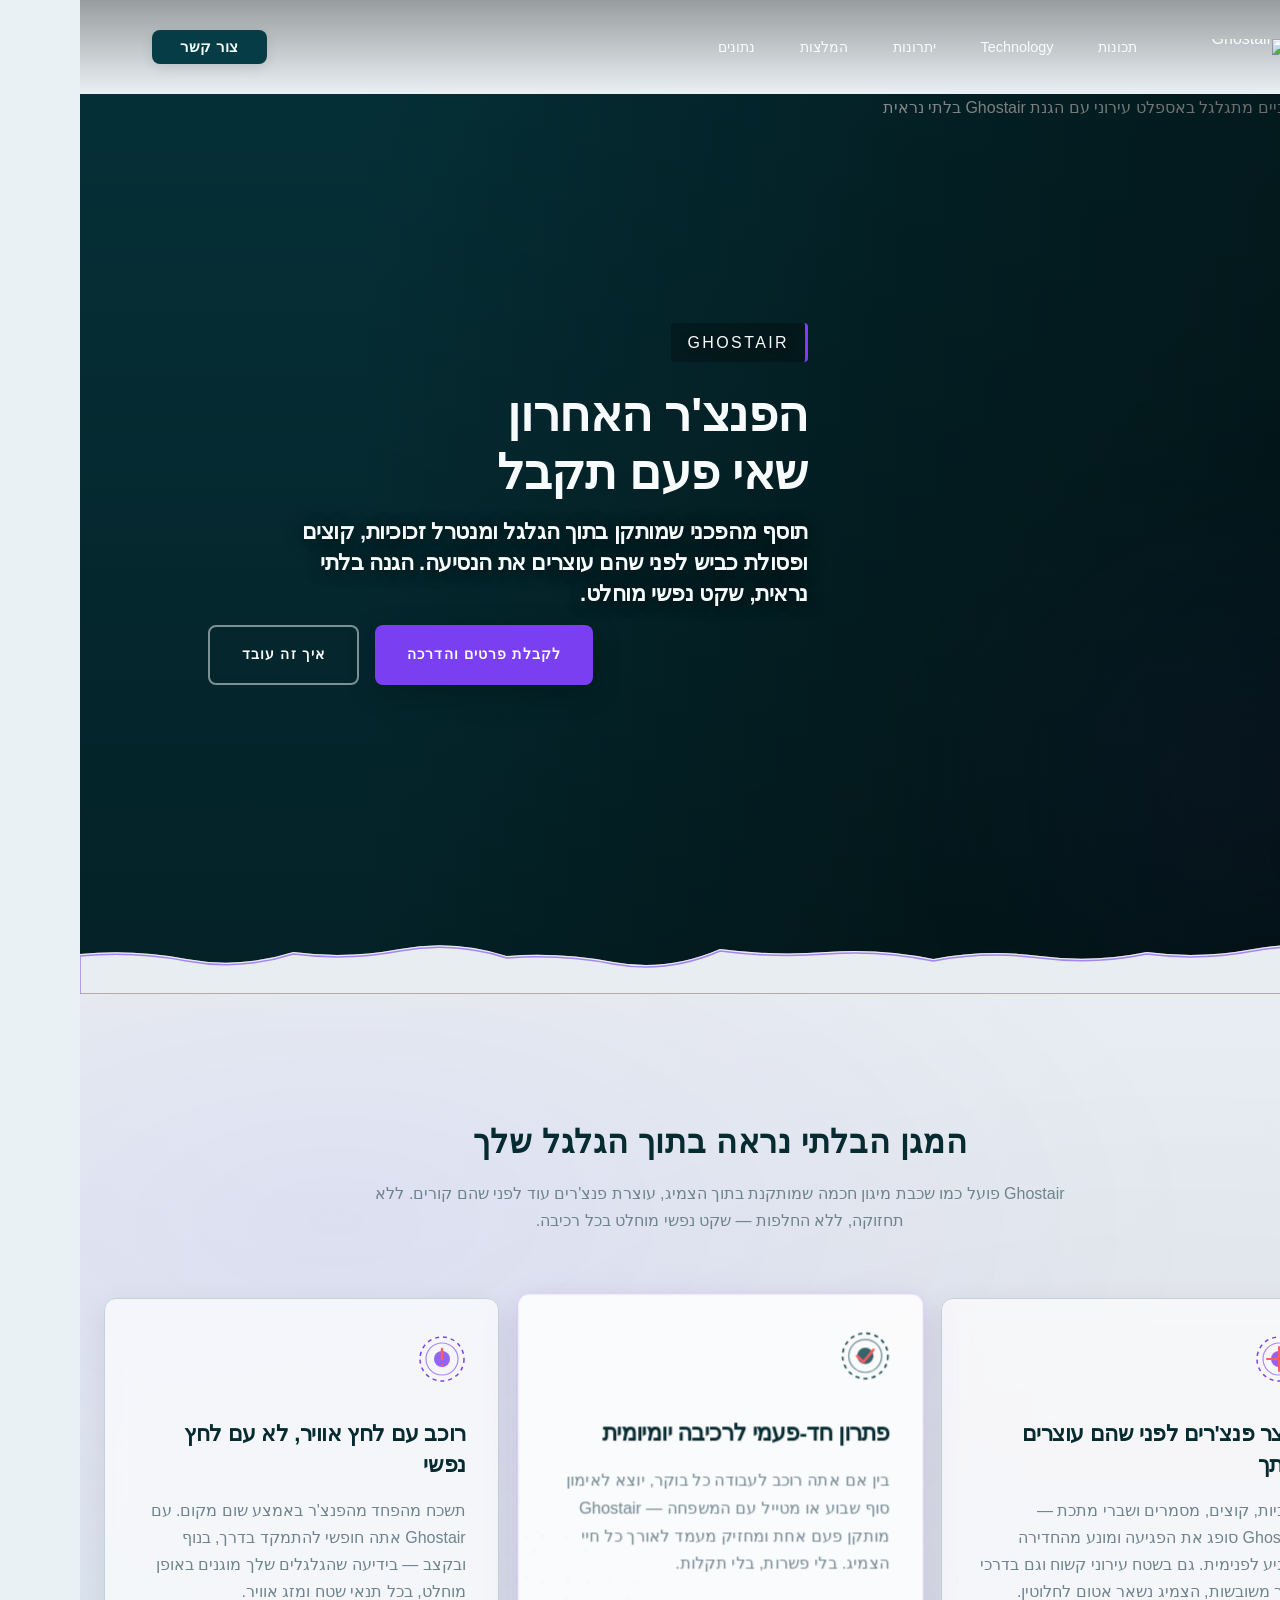
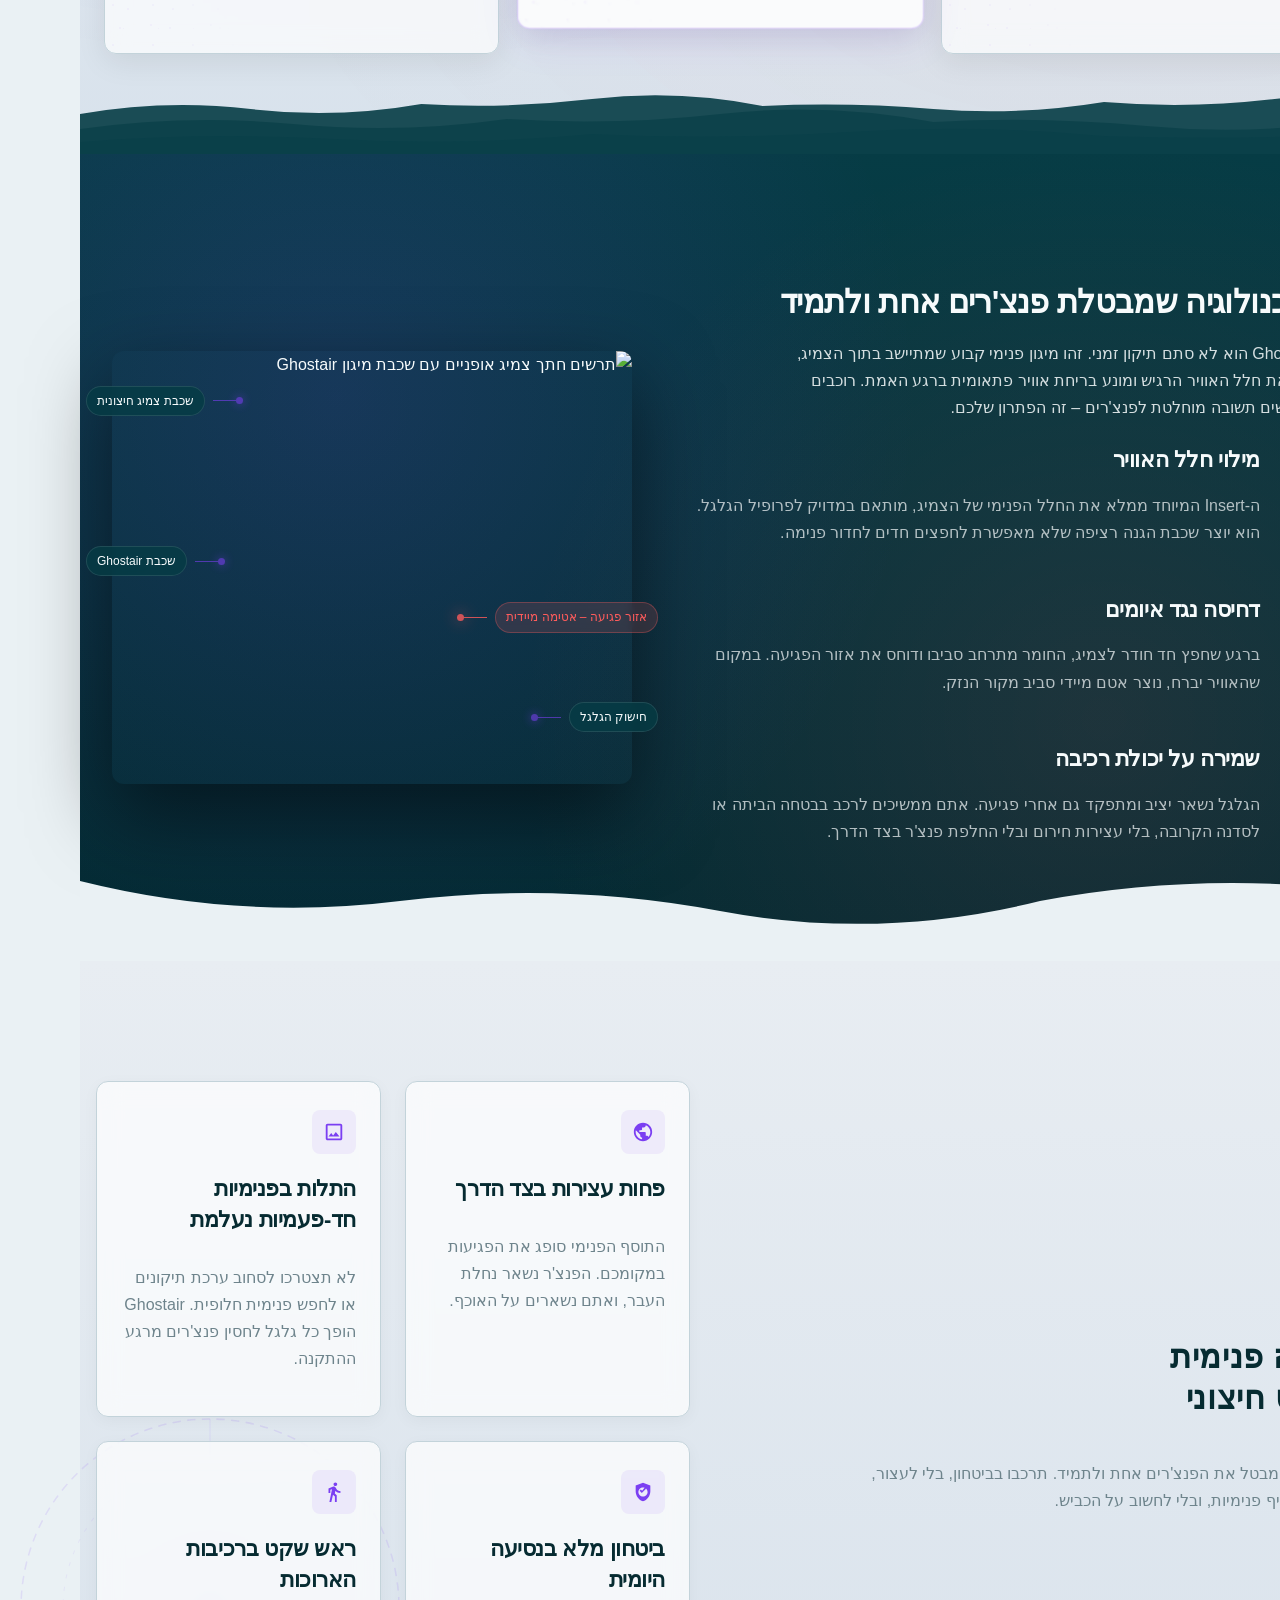
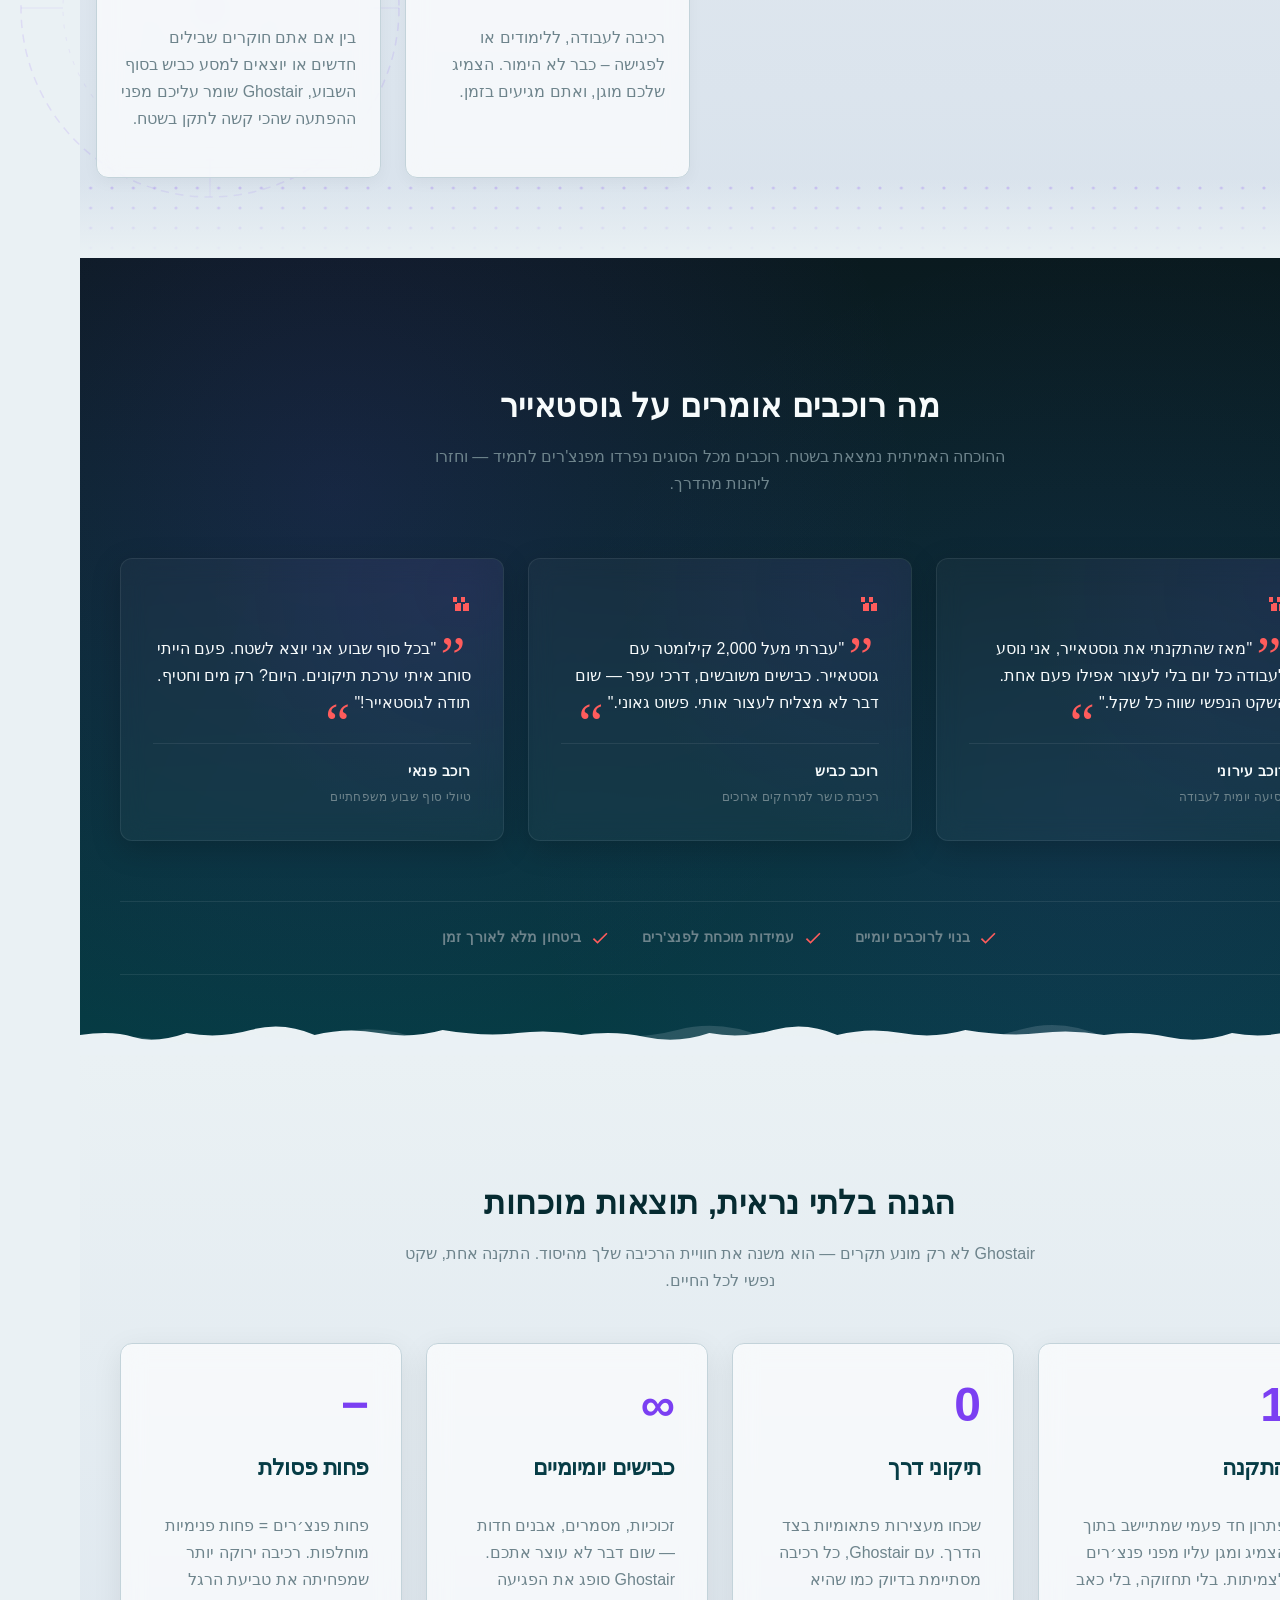
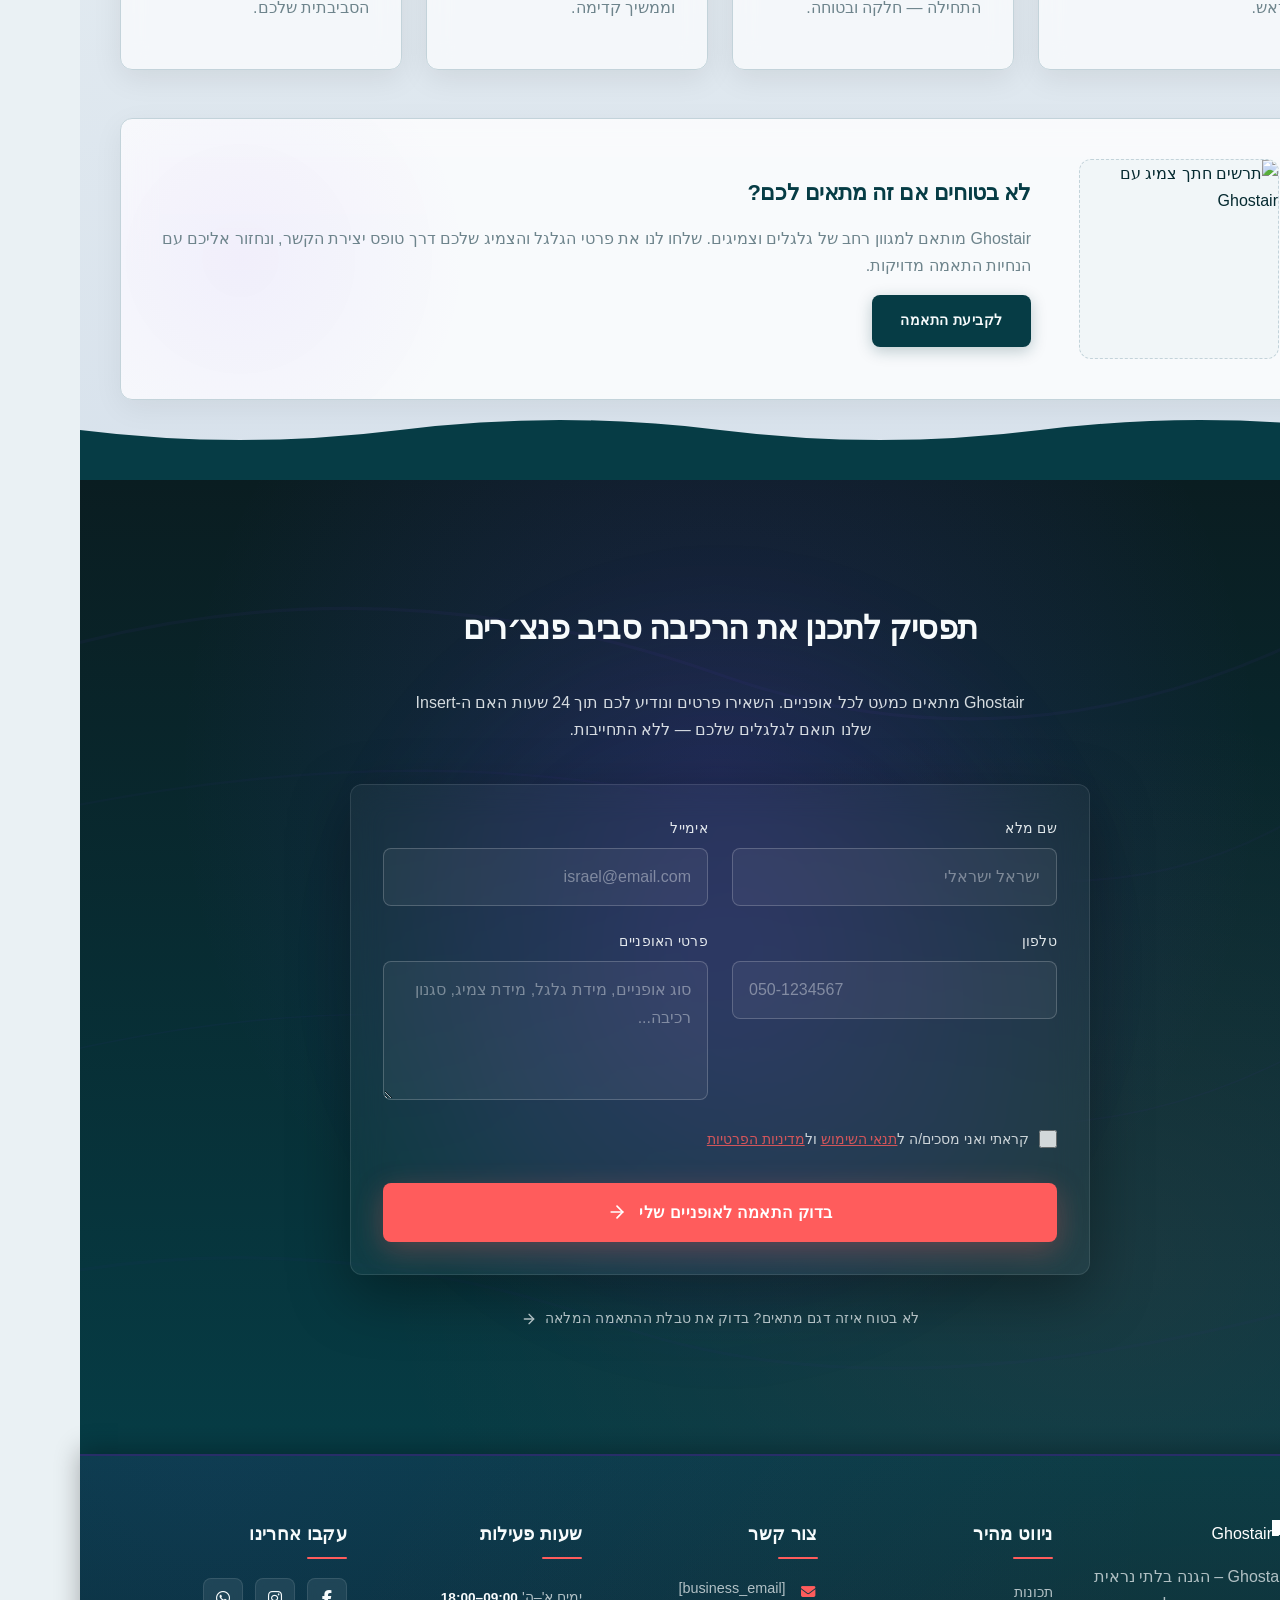
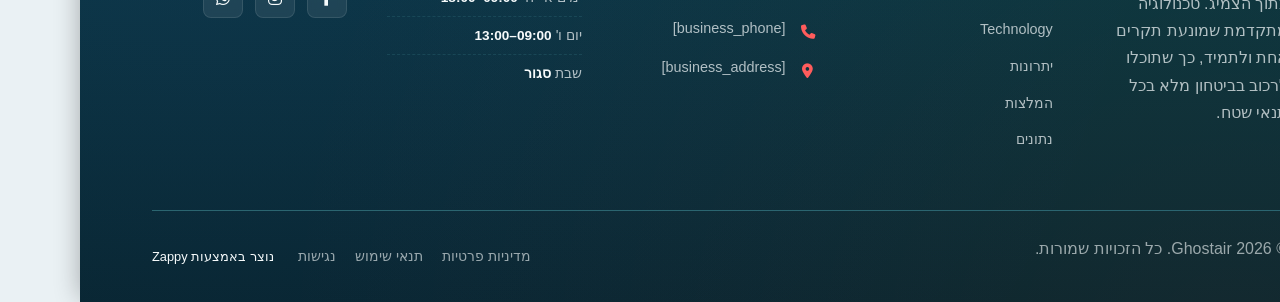
==== index.html @ 791611ba "Initial website commit" ====
<!DOCTYPE html>
<html lang="he" dir="rtl">
<head>
    <meta charset="UTF-8">
    <meta name="viewport" content="width=device-width, initial-scale=1.0">
    <meta name="robots" content="index, follow">
    <title>תשכחו מפנצ&#39;רים לתמיד — Ghostair</title>
    <meta name="description" content="הכנסו לעולם שבו פנצ&#39;רים הם נחלת העבר. Ghostair מציעה תוסף צמיג מהפכני שמונע תקרים באופן קבוע, ומעניק לכם שקט נפשי וביטחון מלא בכל רכיבה. גלו את הפתרון הסופי לרוכבים.">
    <meta name="keywords" content="Ghostair, תוסף צמיג, מניעת פנצ'רים, אביזרי אופניים, פתרון לתקרים">
    
    <!-- Favicons -->
    <link rel="icon" type="image/x-icon" href="/assets/favicon.ico">
    <link rel="icon" type="image/png" sizes="16x16" href="/assets/favicon-16x16.png">
    <link rel="icon" type="image/png" sizes="32x32" href="/assets/favicon-32x32.png">
    <link rel="icon" type="image/png" sizes="48x48" href="/assets/favicon-48x48.png">
    <link rel="icon" type="image/png" sizes="192x192" href="/assets/favicon-192x192.png">
    <link rel="icon" type="image/png" sizes="512x512" href="/assets/favicon-512x512.png">
    <link rel="apple-touch-icon" href="/assets/apple-touch-icon.png">
    <!-- Zappy Analytics -->
<script>
(function() {
  'use strict';
  
  // Configuration
  var config = {
    websiteId: 'f46b67d1-cb57-4bf6-b161-d42bcd8194f7',
    apiUrl: 'https://api.zappy5.com/api/analytics/track',
    sessionDuration: 30 * 60 * 1000, // 30 minutes
    visitorDuration: 30 * 24 * 60 * 60 * 1000, // 30 days
    trackPageViews: true,
    trackClicks: true,
    trackFormSubmissions: true
  };
  
  // Generate or retrieve persistent visitor ID (30 days)
  function getVisitorId() {
    var visitorKey = 'zappy_visitor_' + config.websiteId;
    var visitor = null;
    
    try {
      visitor = localStorage.getItem(visitorKey);
      if (visitor) {
        var visitorData = JSON.parse(visitor);
        var now = Date.now();
        
        // Check if visitor ID is still valid (30 days)
        if (now - visitorData.created < config.visitorDuration) {
          // Update last seen timestamp
          visitorData.lastSeen = now;
          localStorage.setItem(visitorKey, JSON.stringify(visitorData));
          return visitorData.id;
        }
      }
    } catch (e) {
      console.warn('Zappy Analytics: LocalStorage not available');
    }
    
    // Generate new visitor ID
    var newVisitorId = 'zv_' + Date.now() + '_' + Math.random().toString(36).substr(2, 9);
    
    try {
      localStorage.setItem(visitorKey, JSON.stringify({
        id: newVisitorId,
        created: Date.now(),
        lastSeen: Date.now()
      }));
    } catch (e) {
      // Continue without local storage
    }
    
    return newVisitorId;
  }
  
  // Generate or retrieve session ID (30 minutes)
  function getSessionId() {
    var sessionKey = 'zappy_session_' + config.websiteId;
    var session = null;
    
    try {
      session = sessionStorage.getItem(sessionKey);
      if (session) {
        var sessionData = JSON.parse(session);
        var now = Date.now();
        
        // Check if session is still valid
        if (now - sessionData.timestamp < config.sessionDuration) {
          // Update timestamp
          sessionData.timestamp = now;
          sessionStorage.setItem(sessionKey, JSON.stringify(sessionData));
          return sessionData.id;
        }
      }
    } catch (e) {
      console.warn('Zappy Analytics: SessionStorage not available');
    }
    
    // Generate new session ID
    var newSessionId = 'zs_' + Date.now() + '_' + Math.random().toString(36).substr(2, 9);
    
    try {
      sessionStorage.setItem(sessionKey, JSON.stringify({
        id: newSessionId,
        timestamp: Date.now()
      }));
    } catch (e) {
      // Continue without session storage
    }
    
    return newSessionId;
  }
  
  var visitorId = getVisitorId();
  var sessionId = getSessionId();
  
  // Track an event
  function trackEvent(eventType, data) {
    data = data || {};
    
    var eventData = {
      website_id: config.websiteId,
      event_type: eventType,
      page_path: window.location.pathname,
      referrer: document.referrer || 'direct',
      visitor_id: visitorId,
      session_id: sessionId,
      metadata: data
    };
    
    // Use sendBeacon if available (better for page unload events)
    if (navigator.sendBeacon) {
      var blob = new Blob([JSON.stringify(eventData)], { type: 'application/json' });
      navigator.sendBeacon(config.apiUrl, blob);
    } else {
      // Fallback to fetch
      fetch(config.apiUrl, {
        method: 'POST',
        headers: {
          'Content-Type': 'application/json'
        },
        body: JSON.stringify(eventData),
        keepalive: true
      }).catch(function(error) {
        console.warn('Zappy Analytics: Failed to track event', error);
      });
    }
  }
  
  // Track page view
  if (config.trackPageViews) {
    trackEvent('pageview', {
      title: document.title,
      url: window.location.href
    });
  }
  
  // Track clicks on important elements
  if (config.trackClicks) {
    document.addEventListener('click', function(e) {
      var target = e.target;
      
      // Track button clicks (counted as actions)
      if (target.tagName === 'BUTTON' || target.closest('button')) {
        var button = target.tagName === 'BUTTON' ? target : target.closest('button');
        var clickMeta = {
          element: 'button',
          text: button.textContent.trim().substring(0, 100),
          id: button.id || null,
          class: button.className || null
        };
        
        trackEvent('click', clickMeta);
      }
      
      // Track link clicks (navigation - not counted as actions)
      else if (target.tagName === 'A' || target.closest('a')) {
        var link = target.tagName === 'A' ? target : target.closest('a');
        var navMeta = {
          element: 'link',
          text: link.textContent.trim().substring(0, 100),
          href: link.href,
          external: link.hostname !== window.location.hostname
        };
        
        trackEvent('navigation', navMeta);
      }
    }, true);
  }
  
  
  // Track form submissions
  if (config.trackFormSubmissions) {
    document.addEventListener('submit', function(e) {
      var form = e.target;
      
      trackEvent('form_submit', {
        form_id: form.id || null,
        form_name: form.name || null,
        form_action: form.action || null,
        form_method: form.method || 'GET'
      });
    }, true);
  }
  
  // Track time on page (send on page unload)
  var pageLoadTime = Date.now();
  
  window.addEventListener('beforeunload', function() {
    var timeOnPage = Math.floor((Date.now() - pageLoadTime) / 1000); // in seconds
    
    trackEvent('page_unload', {
      time_on_page: timeOnPage,
      page_path: window.location.pathname
    });
  });
  
  // Expose tracking function globally for custom events
  window.zappyAnalytics = {
    track: trackEvent,
    getVisitorId: function() { return visitorId; },
    getSessionId: function() { return sessionId; }
  };
  
})();
</script>
<!-- End Zappy Analytics -->
    <meta property="og:title" content="תשכחו מפנצ&#39;רים לתמיד — Ghostair">
    <meta property="og:description" content="הכנסו לעולם שבו פנצ&#39;רים הם נחלת העבר. Ghostair מציעה תוסף צמיג מהפכני שמונע תקרים באופן קבוע, ומעניק לכם שקט נפשי וביטחון מלא בכל רכיבה. גלו את הפתרון הסופי לרוכבים.">
    <meta name="twitter:card" content="summary_large_image">
    <meta name="twitter:title" content="תשכחו מפנצ&#39;רים לתמיד — Ghostair">
    <meta name="twitter:description" content="הכנסו לעולם שבו פנצ&#39;רים הם נחלת העבר. Ghostair מציעה תוסף צמיג מהפכני שמונע תקרים באופן קבוע, ומעניק לכם שקט נפשי וביטחון מלא בכל רכיבה. גלו את הפתרון הסופי לרוכבים.">
    <meta property="og:type" content="website">
  <meta property="og:locale" content="he_IL">
  
  
  
  
  
  <link rel="stylesheet" href="https://cdnjs.cloudflare.com/ajax/libs/font-awesome/6.4.0/css/all.min.css">
  <style>
    .skip-link { position: absolute; top: 0; left: 0; transform: translateY(-200%); padding: 12px 18px; background: var(--bg-dark, #1a1a1a); color: var(--text-light, #fff); font-weight: 600; border-radius: 0 0 8px 0; z-index: 10000; }
    .skip-link:focus { transform: none; outline: 2px solid var(--ring, #fff); outline-offset: 2px; }
    :focus-visible { outline: 2px solid var(--ring, currentColor); outline-offset: 3px; }
  </style>


  
    <!-- Favicons -->
    <link rel="icon" type="image/x-icon" href="/assets/favicon.ico">
    <link rel="icon" type="image/png" sizes="16x16" href="/assets/favicon-16x16.png">
    <link rel="icon" type="image/png" sizes="32x32" href="/assets/favicon-32x32.png">
    <link rel="icon" type="image/png" sizes="48x48" href="/assets/favicon-48x48.png">
    <link rel="icon" type="image/png" sizes="192x192" href="/assets/favicon-192x192.png">
    <link rel="icon" type="image/png" sizes="512x512" href="/assets/favicon-512x512.png">
    <link rel="apple-touch-icon" href="/assets/apple-touch-icon.png">
    <!-- Cookie Consent -->
    <link rel="stylesheet" href="https://cdn.jsdelivr.net/npm/vanilla-cookieconsent@3/dist/cookieconsent.css">
    <script src="https://cdn.jsdelivr.net/npm/vanilla-cookieconsent@3/dist/cookieconsent.umd.js"></script>
    <!-- Mickidum Accessibility Toolbar -->
    <script src="https://cdn.jsdelivr.net/gh/mickidum/acc_toolbar/acctoolbar/acctoolbar.min.js"></script>
    <link rel="stylesheet" href="/styles.css">
    <script>window.ZAPPY_WEBSITE_ID = "f46b67d1-cb57-4bf6-b161-d42bcd8194f7"; window.ZAPPY_API_BASE = "https://api.zappy5.com";</script>

    <style id="zappy-dropdown-submenu-styles">
      /* ========== DESKTOP DROPDOWN SUBMENU STYLES ========== */
      /* Base styles for dropdown submenus - parent must be positioned */
      .nav-menu li:has(.sub-menu), nav li:has(.sub-menu), .navbar li:has(.sub-menu), #navMenu li:has(.sub-menu) { position: relative; }
      /* Submenu base - hidden by default */
      .nav-menu .sub-menu, nav .sub-menu, .navbar .sub-menu, #navMenu .sub-menu { display: block !important; position: absolute !important; top: 100%; left: 0; min-width: 220px; background: white; border-radius: 8px; box-shadow: 0 8px 25px rgba(0,0,0,0.15); padding: 8px 0; opacity: 0; visibility: hidden; transform: translateY(10px); transition: all 0.3s ease; z-index: 1000; list-style: none; pointer-events: none; }
      /* CRITICAL: Desktop hover styles to show dropdown */
      .nav-menu li:hover > .sub-menu, nav li:hover > .sub-menu, .navbar li:hover > .sub-menu, #navMenu li:hover > .sub-menu { opacity: 1 !important; visibility: visible !important; transform: translateY(0) !important; pointer-events: auto !important; }
      /* Submenu item styling */
      .sub-menu li { list-style: none; margin: 0; padding: 0; }
      .sub-menu a { display: block !important; padding: 10px 16px !important; color: var(--text-dark, #333) !important; font-weight: 500; text-decoration: none; white-space: nowrap; transition: background-color 0.2s; }
      .sub-menu .zappy-nav-child > a { padding-left: 28px !important; font-size: 0.9em !important; opacity: 0.85 !important; }
      [dir="rtl"] .sub-menu .zappy-nav-child > a, html[lang="he"] .sub-menu .zappy-nav-child > a, html[lang="ar"] .sub-menu .zappy-nav-child > a { padding-left: 10px !important; padding-right: 28px !important; }
      .sub-menu .zappy-nav-parent > a { font-weight: 600 !important; }
      .sub-menu a:hover { background-color: #f5f5f5; }
      /* RTL (Hebrew/Arabic) dropdown positioning */
      [dir="rtl"] .nav-menu .sub-menu, [dir="rtl"] nav .sub-menu, [dir="rtl"] .navbar .sub-menu, html[lang="he"] .nav-menu .sub-menu, html[lang="he"] nav .sub-menu, html[lang="he"] .navbar .sub-menu, html[lang="ar"] .nav-menu .sub-menu, html[lang="ar"] nav .sub-menu, html[lang="ar"] .navbar .sub-menu { left: auto !important; right: 0 !important; }
      /* Hide empty dropdown menus (exclude catalog sub-menus that use <a> children instead of <li>) */
      .sub-menu:empty, .sub-menu:not(:has(li:not(.zappy-hidden-menu-item))):not(:has(> a)), .sub-menu:not(:has(li)):not(:has(> a)) { display: none !important; opacity: 0 !important; visibility: hidden !important; pointer-events: none !important; }
      /* Desktop: show submenu on Menu Group hover */
      li:has(.menu-group-title):hover > .sub-menu { opacity: 1 !important; visibility: visible !important; transform: translateY(0) !important; pointer-events: auto !important; }
      /* Menu Group title styling */
      .nav-menu > li > .menu-group-title, #navMenu > li > .menu-group-title { display: inline-block; padding: 0.5rem 1rem; cursor: default; user-select: none; }
      
      /* ========== MOBILE SUBMENU STYLES ========== */
      @media (max-width: 768px) {
        .nav-menu .sub-menu, nav .sub-menu, .navbar .sub-menu, #navMenu .sub-menu { position: static !important; transform: none !important; box-shadow: none !important; background: transparent !important; max-height: 0; overflow: hidden; opacity: 0; visibility: hidden; transition: max-height 0.3s ease, opacity 0.3s ease; padding: 0 !important; border-radius: 0 !important; }
        .navbar .sub-menu.mobile-expanded, .nav-menu .sub-menu.mobile-expanded, #navMenu .sub-menu.mobile-expanded { max-height: none !important; overflow-y: visible !important; opacity: 1 !important; visibility: visible !important; padding: 8px 0 8px 16px !important; }
        [dir="rtl"] .sub-menu.mobile-expanded, html[lang="he"] .sub-menu.mobile-expanded { padding: 8px 16px 8px 0 !important; }
        /* Disable hover behavior on mobile */
        .nav-menu li:hover > .sub-menu, nav li:hover > .sub-menu, .navbar li:hover > .sub-menu, #navMenu li:hover > .sub-menu { opacity: 0; visibility: hidden; pointer-events: none; }
        .nav-menu li > .sub-menu.mobile-expanded, nav li > .sub-menu.mobile-expanded, .navbar li > .sub-menu.mobile-expanded, #navMenu li > .sub-menu.mobile-expanded { opacity: 1 !important; visibility: visible !important; pointer-events: auto !important; }
        .nav-menu li:has(.sub-menu), nav li:has(.sub-menu), .navbar li:has(.sub-menu), #navMenu li:has(.sub-menu) { display: flex !important; flex-wrap: wrap !important; align-items: center !important; position: relative !important; min-height: 44px !important; }
        .nav-menu li:has(.sub-menu) > a, nav li:has(.sub-menu) > a, .navbar li:has(.sub-menu) > a, #navMenu li:has(.sub-menu) > a { flex: 1 !important; min-width: 0 !important; }
        .nav-menu li:has(.sub-menu) > .menu-group-title, nav li:has(.sub-menu) > .menu-group-title, .navbar li:has(.sub-menu) > .menu-group-title, #navMenu li:has(.sub-menu) > .menu-group-title { flex: 1 !important; min-width: 0 !important; padding: 0 !important; line-height: inherit !important; }
        .nav-menu li:has(.sub-menu) > .sub-menu, nav li:has(.sub-menu) > .sub-menu, .navbar li:has(.sub-menu) > .sub-menu, #navMenu li:has(.sub-menu) > .sub-menu { flex-basis: 100% !important; width: 100% !important; }
        .nav-menu li:has(.sub-menu) > a [class*="chevron"], .nav-menu li:has(.sub-menu) > a [class*="arrow"], .nav-menu li:has(.sub-menu) > a .fa-chevron-down, .nav-menu li:has(.sub-menu) > a .fa-angle-down, nav li:has(.sub-menu) > a [class*="chevron"], nav li:has(.sub-menu) > a [class*="arrow"], #navMenu li:has(.sub-menu) > a [class*="chevron"], #navMenu li:has(.sub-menu) > a [class*="arrow"] { display: none !important; visibility: hidden !important; }
        .mobile-submenu-toggle { display: flex !important; align-items: center !important; justify-content: center !important; width: 44px !important; height: auto !important; background: transparent !important; border: none !important; cursor: pointer !important; color: var(--text-light) !important; position: static !important; flex-shrink: 0 !important; align-self: stretch !important; z-index: 2 !important; padding: 0 !important; margin: 0 !important; }
        .mobile-submenu-toggle::after { content: '' !important; width: 0 !important; height: 0 !important; border-left: 6px solid transparent !important; border-right: 6px solid transparent !important; border-top: 7px solid currentColor !important; transition: transform 0.3s ease !important; }
        .mobile-submenu-toggle.expanded::after { transform: rotate(180deg) !important; }
        .sub-menu a { padding: 10px 0 !important; display: block !important; color: var(--text-light) !important; white-space: normal !important; }
        .sub-menu .zappy-nav-child > a { padding-left: 28px !important; font-size: 0.9em !important; opacity: 0.85 !important; }
        [dir="rtl"] .sub-menu .zappy-nav-child > a, html[lang="he"] .sub-menu .zappy-nav-child > a, html[lang="ar"] .sub-menu .zappy-nav-child > a { padding-left: 0 !important; padding-right: 28px !important; }
        .sub-menu .zappy-nav-parent > a { font-weight: 600 !important; }
        .nav-menu.active, #navMenu.active { max-width: 100vw !important; overflow-x: hidden !important; box-sizing: border-box !important; }
        .navbar .sub-menu li a, nav.navbar .sub-menu li a, .zappy-products-dropdown .sub-menu a { color: var(--text-light) !important; }
      }
      @media (min-width: 769px) { .mobile-submenu-toggle { display: none !important; } }
    </style>

    <style id="zappy-widget-visibility">
      html[dir="rtl"] .whatsapp-float { right: 20px !important; left: auto !important; }
      html[dir="ltr"] .whatsapp-float, html:not([dir]) .whatsapp-float { left: 20px !important; right: auto !important; }
      html[dir="rtl"] #mic-access-tool-general-button, html[dir="rtl"] .mic-access-tool-general-button,
      html[dir="rtl"] #mic-init-access-tool .mic-access-tool-general-button,
      html[dir="rtl"] #mic-init-access-tool #mic-access-tool-general-button,
      html[dir="rtl"] ._access-icon { left: 20px !important; right: auto !important; }
      html[dir="ltr"] #mic-access-tool-general-button, html[dir="ltr"] .mic-access-tool-general-button,
      html[dir="ltr"] #mic-init-access-tool .mic-access-tool-general-button,
      html[dir="ltr"] #mic-init-access-tool #mic-access-tool-general-button,
      html[dir="ltr"] ._access-icon,
      html:not([dir]) #mic-access-tool-general-button, html:not([dir]) .mic-access-tool-general-button,
      html:not([dir]) #mic-init-access-tool .mic-access-tool-general-button,
      html:not([dir]) #mic-init-access-tool #mic-access-tool-general-button,
      html:not([dir]) ._access-icon { right: 20px !important; left: auto !important; }
      @media (max-width: 768px) { .whatsapp-float { display: flex !important; } }
      @media (min-width: 769px) { .whatsapp-float { display: flex !important; } }
      @media (max-width: 768px) {
        #mic-access-tool-general-button, .mic-access-tool-general-button,
        #mic-init-access-tool .mic-access-tool-general-button, #mic-init-access-tool #mic-access-tool-general-button,
        ._access-icon { display: flex !important; visibility: visible !important; opacity: 1 !important; pointer-events: auto !important; }
        #mic-access-tool-box.opened-mic-access-tool, .mic-access-tool-box.opened-mic-access-tool,
        #mic-init-access-tool #mic-access-tool-box.opened-mic-access-tool {
          visibility: visible !important; opacity: 1 !important; pointer-events: auto !important;
        }
      }
      @media (min-width: 769px) {
        #mic-access-tool-general-button, .mic-access-tool-general-button,
        #mic-init-access-tool .mic-access-tool-general-button, #mic-init-access-tool #mic-access-tool-general-button,
        ._access-icon { display: flex !important; visibility: visible !important; opacity: 1 !important; pointer-events: auto !important; }
        #mic-access-tool-box.opened-mic-access-tool, .mic-access-tool-box.opened-mic-access-tool,
        #mic-init-access-tool #mic-access-tool-box.opened-mic-access-tool {
          visibility: visible !important; opacity: 1 !important; pointer-events: auto !important;
        }
      }
    </style>
</head>
<body>
<a class="skip-link" href="#main">דלג לתוכן הראשי</a>
  <nav class="navbar" dir="rtl"><button class="mobile-toggle" id="mobileToggle" aria-label="Menu"><svg class="hamburger-icon" width="24" height="24" viewBox="0 0 24 24" fill="none"><path d="M3 12h18M3 6h18M3 18h18" stroke="currentColor" stroke-width="2" stroke-linecap="round"/></svg><svg class="close-icon" width="24" height="24" viewBox="0 0 24 24" fill="none" style="display: none;"><path d="M18 6L6 18M6 6l12 12" stroke="currentColor" stroke-width="2" stroke-linecap="round"/></svg></button><button class="phone-header-btn" data-phone="[business_phone]" aria-label="Call"><svg width="20" height="20" viewBox="0 0 24 24" fill="currentColor"><path d="M22 16.92v3a2 2 0 0 1-2.18 2 19.79 19.79 0 0 1-8.63-3.07 19.5 19.5 0 0 1-6-6 19.79 19.79 0 0 1-3.07-8.67A2 2 0 0 1 4.11 2h3a2 2 0 0 1 2 1.72 12.84 12.84 0 0 0 .7 2.81 2 2 0 0 1-.45 2.11L8.09 9.91a16 16 0 0 0 6 6l1.27-1.27a2 2 0 0 1 2.11-.45 12.84 12.84 0 0 0 2.81.7A2 2 0 0 1 22 16.92z"/></svg></button><div class="nav-container"><div class="nav-right-group"><div class="nav-brand"><a href="/" class="logo-link"><img class="logo" src="/assets/site-----image-1.webp" alt="Ghostair"></a></div><ul class="nav-menu" id="navMenu"><li><a href="#features">תכונות</a></li><li><a href="#technology">Technology</a></li><li><a href="#benefits">יתרונות</a></li><li><a href="#testimonials">המלצות</a></li><li><a href="#stats">נתונים</a></li><li class="mobile-contact-link nav-cta-mobile-item"><a href="#cta" class="nav-cta-btn">צור קשר</a></li></ul></div><div class="nav-cta-container"><a href="#cta" class="nav-cta-btn">צור קשר</a></div></div></nav>
<script>

// Navbar Mobile Menu Toggle and Contrast Fix
(function() {
  // Use 'load' event instead of 'DOMContentLoaded' to ensure we run AFTER all other scripts
  window.addEventListener('load', function() {
    
    // FIX MOBILE BUTTON CONTRAST
    // Detect navbar background color and apply contrasting color to mobile buttons
    const navbar = document.querySelector('.navbar, nav, header');
    if (!navbar) {
      console.log('[Navbar] Navbar element not found');
      return;
    }
    
    // DECLARE VARIABLES EARLY to avoid Temporal Dead Zone errors
    // These are used in multiple places below
    let mobileToggle = document.getElementById('mobileToggle') ||
                       document.querySelector('.mobile-toggle') ||
                       document.querySelector('.hamburger') ||
                       document.querySelector('.hamburger-menu') ||
                       document.querySelector('.menu-toggle') ||
                       document.querySelector('.burger-menu') ||
                       document.querySelector('[aria-label="Menu"]') ||
                       document.querySelector('[aria-label="תפריט"]');
    
    const phoneBtn = document.querySelector('.phone-header-btn');
    
    const computedStyle = window.getComputedStyle(navbar);
    let bgColor = computedStyle.backgroundColor;
    
    console.log('[Navbar] Initial navbar background:', bgColor);
    
    // Check if background is transparent or rgba with 0 alpha
    const isTransparent = bgColor === 'transparent' || 
                         bgColor === 'rgba(0, 0, 0, 0)' ||
                         (bgColor.startsWith('rgba') && bgColor.includes(', 0)'));
    
    if (isTransparent) {
      // Check for background-image or gradient
      const bgImage = computedStyle.backgroundImage;
      if (bgImage && bgImage !== 'none') {
        console.log('[Navbar] Navbar has background image/gradient, using dark text');
        bgColor = 'rgb(240, 240, 240)'; // Assume light background
      } else {
        // Transparent navbar - check body background
        const bodyBg = window.getComputedStyle(document.body).backgroundColor;
        console.log('[Navbar] Navbar transparent, using body background:', bodyBg);
        bgColor = bodyBg;
      }
    }
    
    // Calculate luminance to determine if background is light or dark
    const rgb = bgColor.match(/\d+/g);
    if (rgb && rgb.length >= 3) {
      const r = parseInt(rgb[0]);
      const g = parseInt(rgb[1]);
      const b = parseInt(rgb[2]);
      const luminance = (0.299 * r + 0.587 * g + 0.114 * b) / 255;
      
      // Mobile button colors are set by Claude's AI-generated CSS (same as .nav-menu a)
      // No dynamic color overrides needed - colors come from the generated navbar CSS
      console.log('[Navbar] Mobile button colors preserved from Claude CSS (luminance:', luminance.toFixed(2) + ')');
      
      // FIX ICON SIZES - Ensure SVGs are properly sized and visible
      // INJECT CRITICAL CSS TO OVERRIDE ANY CONFLICTING RULES
      const criticalCSS = document.createElement('style');
      criticalCSS.id = 'zappy-mobile-nav-fix';
      const htmlLang = document.documentElement.lang || 'en';
      const htmlDir = document.documentElement.dir || 'ltr';
      // Check both dir attribute AND lang for RTL detection
      // dir="rtl" is the most reliable indicator
      const isRTL = htmlDir === 'rtl' || htmlLang === 'he' || htmlLang === 'ar';
      
      criticalCSS.textContent = `
        /* Hide mobile buttons on desktop, show only on mobile */
        @media (min-width: 769px) {
          .mobile-toggle,
          .phone-header-btn {
            display: none !important;
          }
        }
        
        /* Show and position mobile buttons correctly on mobile */
        @media (max-width: 768px) {
          .navbar,
          nav.navbar {
            min-height: 70px !important;
          }

          .mobile-toggle,
          .phone-header-btn {
            position: absolute !important;
            top: 0 !important;
            bottom: 0 !important;
            margin-top: auto !important;
            margin-bottom: auto !important;
            transform: none !important;
            z-index: 1001 !important;
            display: flex !important;
            align-items: center !important;
            justify-content: center !important;
            width: 36px !important;
            height: 36px !important;
            border-radius: 50% !important;
            border: none !important;
            cursor: pointer !important;
            padding: 6px !important;
            background: none !important;
            color: var(--nav-text, var(--text-light)) !important;
            touch-action: manipulation !important;
            -webkit-tap-highlight-color: transparent !important;
          }

          html[data-zappy-site-type="ecommerce"] .phone-header-btn,
          body[data-zappy-site-type="ecommerce"] .phone-header-btn,
          html[data-zappy-site-type="ecommerce"] header .phone-header-btn,
          html[data-zappy-site-type="ecommerce"] nav .phone-header-btn {
            display: none !important;
            visibility: hidden !important;
            width: 0 !important;
            height: 0 !important;
            min-width: 0 !important;
            overflow: hidden !important;
          }
          
          /* LTR positioning (default): hamburger LEFT, phone RIGHT */
          html:not([dir="rtl"]):not([lang="he"]):not([lang="ar"]) .mobile-toggle,
          html[dir="ltr"] .mobile-toggle {
            left: 12px !important;
            right: auto !important;
          }
          html:not([dir="rtl"]):not([lang="he"]):not([lang="ar"]) .phone-header-btn,
          html[dir="ltr"] .phone-header-btn {
            right: 12px !important;
            left: auto !important;
          }
          
          /* RTL positioning: hamburger RIGHT, phone LEFT */
          html[dir="rtl"] .mobile-toggle,
          html[lang="he"] .mobile-toggle,
          html[lang="ar"] .mobile-toggle {
            right: 12px !important;
            left: auto !important;
          }
          html[dir="rtl"] .phone-header-btn,
          html[lang="he"] .phone-header-btn,
          html[lang="ar"] .phone-header-btn {
            left: 12px !important;
            right: auto !important;
          }
          
          /* CRITICAL: Ensure nav-container has min-height on mobile */
          /* All children are positioned absolutely/fixed on mobile, so height:auto collapses to 0 */
          .nav-container {
            min-height: 70px !important;
            position: relative !important;
          }
          
          /* Ensure SVG icons are properly sized and inherit color */
          .mobile-toggle svg,
          .phone-header-btn svg {
            width: 24px !important;
            height: 24px !important;
            /* Don't force display - let JavaScript control hamburger/close toggle */
          }
          
          /* Reset nav-cta-container on mobile - remove desktop box-shadow/padding */
          /* that creates a visible ghost box when CTA button is hidden */
          .nav-cta-container {
            box-shadow: none !important;
            padding: 0 !important;
          }
          
          /* Hide nav-cta-container entirely on mobile when there's no lang-switcher */
          /* (only the CTA button is inside, and it's hidden on mobile) */
          .nav-cta-container:not(:has(.lang-switcher)) {
            display: none !important;
          }
          
          /* CRITICAL: Prevent hero image fade gradient from bleeding over headline text */
          /* The .image-fade-gradient has bottom: -30px (extends below parent) */
          /* On mobile stacked layout, this overlaps the h1 text below the image */
          .hero-image-column {
            overflow: hidden !important;
          }
          .image-fade-gradient {
            bottom: 0 !important;
          }
          
          /* Hide desktop language switcher on mobile - hamburger menu handles it */
          /* High specificity to override stored CSS */
          .lang-switcher,
          .nav-cta-container .lang-switcher,
          .nav-container .lang-switcher,
          .navbar .lang-switcher,
          .navbar .nav-cta-container .lang-switcher {
            display: none !important;
          }
        }
      `;
      
      // Remove existing fix if present and inject new one
      const existing = document.getElementById('zappy-mobile-nav-fix');
      if (existing) existing.remove();
      document.head.appendChild(criticalCSS);
      
      console.log('[Navbar] Critical CSS injected for mobile nav positioning');
      
      // ONLY apply inline positioning styles on mobile viewport
      // On desktop, the CSS handles hiding these buttons with display: none
      // Inline styles were breaking desktop layout by overriding CSS
      const isMobileViewport = window.innerWidth <= 768;
      
      if (mobileToggle) {
        // Icon sizing applies to all viewports for consistency
        const hamburgerIcon = mobileToggle.querySelector('.hamburger-icon');
        const closeIcon = mobileToggle.querySelector('.close-icon');
        
        if (hamburgerIcon) {
          hamburgerIcon.style.setProperty('width', '24px', 'important');
          hamburgerIcon.style.setProperty('height', '24px', 'important');
          hamburgerIcon.style.setProperty('display', 'block', 'important'); // Show hamburger by default
        }
        if (closeIcon) {
          closeIcon.style.setProperty('width', '24px', 'important');
          closeIcon.style.setProperty('height', '24px', 'important');
          closeIcon.style.setProperty('display', 'none', 'important'); // Hide close icon by default
        }
        
        // ONLY set positioning inline styles on mobile
        if (isMobileViewport) {
          mobileToggle.style.setProperty('position', 'absolute', 'important');
          mobileToggle.style.setProperty('top', '0', 'important');
          mobileToggle.style.setProperty('bottom', '0', 'important');
          mobileToggle.style.setProperty('margin-top', 'auto', 'important');
          mobileToggle.style.setProperty('margin-bottom', 'auto', 'important');
          mobileToggle.style.setProperty('transform', 'none', 'important');
          mobileToggle.style.setProperty('z-index', '1001', 'important');
          
          // Clear any inline left/right so CSS can take over based on html[dir]
          mobileToggle.style.removeProperty('left');
          mobileToggle.style.removeProperty('right');
          
          console.log('[Navbar] Mobile toggle positioning applied (mobile viewport)');
        } else {
          // On desktop, clear any positioning styles to let CSS handle it
          mobileToggle.style.removeProperty('position');
          mobileToggle.style.removeProperty('top');
          mobileToggle.style.removeProperty('transform');
          mobileToggle.style.removeProperty('z-index');
          mobileToggle.style.removeProperty('left');
          mobileToggle.style.removeProperty('right');
          console.log('[Navbar] Desktop viewport - cleared mobile toggle inline positioning');
        }
      }
      
      if (phoneBtn) {
        // Icon sizing applies to all viewports
        const phoneIcon = phoneBtn.querySelector('svg');
        if (phoneIcon) {
          phoneIcon.style.width = '24px';
          phoneIcon.style.height = '24px';
          phoneIcon.setAttribute('width', '24');
          phoneIcon.setAttribute('height', '24');
        }
        
        // ONLY set positioning inline styles on mobile
        if (isMobileViewport) {
          phoneBtn.style.setProperty('position', 'absolute', 'important');
          phoneBtn.style.setProperty('top', '0', 'important');
          phoneBtn.style.setProperty('bottom', '0', 'important');
          phoneBtn.style.setProperty('margin-top', 'auto', 'important');
          phoneBtn.style.setProperty('margin-bottom', 'auto', 'important');
          phoneBtn.style.setProperty('transform', 'none', 'important');
          phoneBtn.style.setProperty('z-index', '1001', 'important');
          
          // Clear any inline left/right so CSS can take over based on html[dir]
          phoneBtn.style.removeProperty('left');
          phoneBtn.style.removeProperty('right');
          
          console.log('[Navbar] Phone button positioning applied (mobile viewport)');
        } else {
          // On desktop, clear any positioning styles to let CSS handle it
          phoneBtn.style.removeProperty('position');
          phoneBtn.style.removeProperty('top');
          phoneBtn.style.removeProperty('transform');
          phoneBtn.style.removeProperty('z-index');
          phoneBtn.style.removeProperty('left');
          phoneBtn.style.removeProperty('right');
          console.log('[Navbar] Desktop viewport - cleared phone button inline positioning');
        }
      }
    } else {
      console.log('[Navbar] Could not parse background color:', bgColor);
    }
    
    // MOBILE MENU TOGGLE
    // Re-query in case DOM changed (mobileToggle already declared at top of function)
    mobileToggle = document.getElementById('mobileToggle') ||
                   document.querySelector('.mobile-toggle') ||
                   document.querySelector('.hamburger') ||
                   document.querySelector('.hamburger-menu') ||
                   document.querySelector('.menu-toggle') ||
                   document.querySelector('.burger-menu') ||
                   document.querySelector('[aria-label="Menu"]') ||
                   document.querySelector('[aria-label="תפריט"]');
    
    // EXPANDED SEARCH: Find nav menu by ID or class
    const navMenu = document.getElementById('navMenu') ||
                  document.querySelector('.nav-menu') ||
                  document.querySelector('.nav-links') ||
                  document.querySelector('nav ul:not(.submenu)');
    
    if (!mobileToggle || !navMenu) {
      console.log('[Navbar] Mobile toggle or menu not found:', { toggle: !!mobileToggle, menu: !!navMenu });
      return;
    }
    
    // Ensure navMenu has ID for CSS targeting
    if (!navMenu.id) {
      navMenu.id = 'navMenu';
    }
    
    console.log('[Navbar] Initializing mobile menu...');
    
    // Remove any existing event listeners by cloning the button
    const newToggle = mobileToggle.cloneNode(true);
    mobileToggle.parentNode.replaceChild(newToggle, mobileToggle);
    
    // Toggle menu handler (shared by click and touchend)
    function handleToggle(e) {
      e.preventDefault();
      e.stopPropagation();
      
      const hamburgerIcon = newToggle.querySelector('.hamburger-icon');
      const closeIcon = newToggle.querySelector('.close-icon');
      const isActive = navMenu.classList.contains('active');
      
      if (isActive) {
        // Close menu
        navMenu.classList.remove('active');
        if (hamburgerIcon) hamburgerIcon.style.setProperty('display', 'block', 'important');
        if (closeIcon) closeIcon.style.setProperty('display', 'none', 'important');
        document.body.style.overflow = '';
        document.body.classList.remove('menu-open');
        console.log('[Navbar] Menu closed');
      } else {
        // Open menu
        navMenu.classList.add('active');
        if (hamburgerIcon) hamburgerIcon.style.setProperty('display', 'none', 'important');
        if (closeIcon) closeIcon.style.setProperty('display', 'block', 'important');
        document.body.style.overflow = 'hidden';
        document.body.classList.add('menu-open');
        console.log('[Navbar] Menu opened');
      }
    }
    
    // Use click for desktop/emulation and touchend as iOS Safari fallback.
    // Prevent double-fire with a timestamp guard.
    var lastToggleTime = 0;
    function guardedToggle(e) {
      var now = Date.now();
      if (now - lastToggleTime < 300) return;
      lastToggleTime = now;
      handleToggle(e);
    }
    
    newToggle.addEventListener('click', guardedToggle);
    newToggle.addEventListener('touchend', guardedToggle);

    // Close the full-screen overlay menu on Escape
    document.addEventListener('keydown', function(e) {
      if ((e.key === 'Escape' || e.key === 'Esc') && navMenu.classList.contains('active')) {
        const hamburgerIcon = newToggle.querySelector('.hamburger-icon');
        const closeIcon = newToggle.querySelector('.close-icon');
        navMenu.classList.remove('active');
        if (hamburgerIcon) hamburgerIcon.style.setProperty('display', 'block', 'important');
        if (closeIcon) closeIcon.style.setProperty('display', 'none', 'important');
        document.body.style.overflow = '';
        document.body.classList.remove('menu-open');
        console.log('[Navbar] Menu closed (Escape)');
      }
    });
    
    // Close menu when clicking nav links (but NOT dropdown toggles)
    const navLinks = navMenu.querySelectorAll('a');
    navLinks.forEach(function(link) {
      link.addEventListener('click', function() {
        // Don't close if it's a dropdown child (unless it's a real navigation link)
        if (this.getAttribute('href') === '#') return;
        
        const hamburgerIcon = newToggle.querySelector('.hamburger-icon');
        const closeIcon = newToggle.querySelector('.close-icon');
        
        navMenu.classList.remove('active');
        if (hamburgerIcon) hamburgerIcon.style.setProperty('display', 'block', 'important');
        if (closeIcon) closeIcon.style.setProperty('display', 'none', 'important');
        document.body.style.overflow = '';
        document.body.classList.remove('menu-open');
        console.log('[Navbar] Menu closed (link clicked)');
      });
    });
    
    // DROPDOWN MENU TOGGLE (for mobile and touch devices)
    var dropdownToggles = navMenu.querySelectorAll('.dropdown-toggle');
    dropdownToggles.forEach(function(toggle) {
      toggle.addEventListener('click', function(e) {
        e.preventDefault();
        e.stopPropagation();
        var parent = this.closest('.nav-dropdown');
        if (!parent) return;
        
        // Close other open dropdowns at the same level
        var siblings = parent.parentNode.querySelectorAll('.nav-dropdown.open');
        siblings.forEach(function(sib) {
          if (sib !== parent) sib.classList.remove('open');
        });
        
        parent.classList.toggle('open');
        console.log('[Navbar] Dropdown toggled:', parent.classList.contains('open') ? 'open' : 'closed');
      });
    });
    
    // Close dropdowns when clicking outside
    document.addEventListener('click', function(e) {
      if (!e.target.closest('.nav-dropdown')) {
        var openDropdowns = document.querySelectorAll('.nav-dropdown.open');
        openDropdowns.forEach(function(dd) { dd.classList.remove('open'); });
      }
    });
    
    console.log('[Navbar] Dropdown handlers initialized for ' + dropdownToggles.length + ' dropdowns');
    
    // Phone button functionality (phoneBtn already declared at top of function)
    if (phoneBtn) {
      phoneBtn.addEventListener('click', function() {
        // Get phone number from placeholder in page or use default
        const phoneLinks = document.querySelectorAll('a[href^="tel:"]');
        const phoneNumber = phoneLinks.length > 0 
          ? phoneLinks[0].getAttribute('href').replace('tel:', '')
          : '[business_phone]';
        
        window.location.href = 'tel:' + phoneNumber;
        console.log('[Navbar] Phone button clicked');
      });
    }
    
    console.log('[Navbar] Mobile menu initialized successfully');
    
    // WhatsApp button visibility is now controlled via CSS (siteSettings).
    // No JS-based desktop hiding — the button is visible on both mobile and desktop by default.
  });
})();

</script>
  
  <main id="main">
    <section data-band-index="0" id="hero" class="index-hero-section" data-layout-spec="בית-hero" data-hero-type="fullscreen-scrim">
    <!-- Background Media Layer -->
    <img loading="eager" fetchpriority="high" data-hero-bg="true" data-placeholder="index-hero-image-1" data-context="A cinematic close-up of a bicycle wheel rolling through misty urban asphalt at dusk, with abstract airflow ribbons and subtle puncture particles being deflected around the tire. The atmosphere is bold, protective, and science-meets-cycling. Dark, moody, premium lighting." width="1200" height="600" src="/assets/site-index-hero-image-1.webp" alt="צמיג אופניים מתגלגל באספלט עירוני עם הגנת Ghostair בלתי נראית" class="index-hero-bg">

    <!-- Scrim Overlay Layer -->
    <div class="index-hero-scrim" aria-hidden="true"></div>

    <!-- Decorative Motifs -->
    <div class="index-hero-purple-blob" aria-hidden="true"></div>

    <!-- Text/CTA Overlay Group -->
    <div class="index-hero-overlay-group">
        <p class="index-hero-eyebrow">Ghostair</p>
        <h1 class="index-hero-headline">הפנצ'ר האחרון<br>שאי פעם תקבל</h1>
        <h3 class="index-hero-subtitle">תוסף מהפכני שמותקן בתוך הגלגל ומנטרל זכוכיות, קוצים ופסולת כביש לפני שהם עוצרים את הנסיעה. הגנה בלתי נראית, שקט נפשי מוחלט.</h3>
        <div class="index-hero-cta-group">
            <a href="#contact" class="index-hero-cta-primary">לקבלת פרטים והדרכה</a>
            <a href="#technology" class="index-hero-cta-secondary">איך זה עובד</a>
        </div>
    </div>

    <!-- Bottom Divider -->
    <div class="index-hero-divider-wrapper" aria-hidden="true">
        <svg data-no-icon-edit="true" aria-hidden="true" viewBox="0 0 1200 80" preserveAspectRatio="none" xmlns="http://www.w3.org/2000/svg">
            <defs>
                <linearGradient id="heroDividerGradient" x1="0%" y1="0%" x2="100%" y2="0%">
                    <stop offset="0%" stop-color="#7B3FF2" stop-opacity="0.4"/>
                    <stop offset="100%" stop-color="#7B3FF2" stop-opacity="0"/>
                </linearGradient>
            </defs>
            <path d="M0,80 L0,40 Q50,35 100,45 T200,38 Q250,45 300,35 T400,42 Q450,38 500,48 T600,35 Q650,42 700,38 T800,45 Q850,35 900,42 T1000,38 Q1050,45 1100,35 T1200,40 L1200,80 Z" fill="#E8EDF2"/>
            <path d="M0,80 L0,40 Q50,35 100,45 T200,38 Q250,45 300,35 T400,42 Q450,38 500,48 T600,35 Q650,42 700,38 T800,45 Q850,35 900,42 T1000,38 Q1050,45 1100,35 T1200,40 L1200,80 Z" fill="#E8EDF2" opacity="0.5"/>
            <path d="M0,80 L0,42 Q50,37 100,47 T200,40 Q250,47 300,37 T400,44 Q450,40 500,50 T600,37 Q650,44 700,40 T800,47 Q850,37 900,44 T1000,40 Q1050,47 1100,37 T1200,42 L1200,80 Z" fill="#E8EDF2" stroke="#7B3FF2" stroke-width="1.5" opacity="0.6"/>
        </svg>
    </div>
</section>

<section data-band-index="1" id="features" class="index-features-section" data-layout-spec="בית-features" dir="rtl">
  <div class="index-features-section__container">
    <!-- Intro Block -->
    <div class="index-features-section__intro">
      <h2 class="index-features-section__title">המגן הבלתי נראה בתוך הגלגל שלך</h2>
      <p class="index-features-section__subtitle">Ghostair פועל כמו שכבת מיגון חכמה שמותקנת בתוך הצמיג, עוצרת פנצ'רים עוד לפני שהם קורים. ללא תחזוקה, ללא החלפות — שקט נפשי מוחלט בכל רכיבה.</p>
    </div>

    <!-- Cards Grid -->
    <div class="index-features-section__grid">
      
      <!-- Card 1: Puncture Prevention -->
      <div class="index-features-section__card">
        <div class="index-features-section__card-icon">
          <svg data-element-type="icon" data-icon-type="svg" viewBox="0 0 48 48" fill="none" xmlns="http://www.w3.org/2000/svg">
            <circle cx="24" cy="24" r="22" stroke="currentColor" stroke-width="1.5" stroke-dasharray="4 4"/>
            <circle cx="24" cy="24" r="16" stroke="currentColor" stroke-width="1.2" opacity="0.6"/>
            <circle cx="24" cy="24" r="8" fill="currentColor" opacity="0.8"/>
            <path d="M12 24H36" stroke="var(--accent)" stroke-width="2" stroke-linecap="round"/>
            <path d="M24 12V36" stroke="var(--accent)" stroke-width="2" stroke-linecap="round"/>
          </svg>
        </div>
        <h3 class="index-features-section__card-title">עוצר פנצ'רים לפני שהם עוצרים אותך</h3>
        <p class="index-features-section__card-text">זכוכיות, קוצים, מסמרים ושברי מתכת — Ghostair סופג את הפגיעה ומונע מהחדירה להגיע לפנימית. גם בשטח עירוני קשוח וגם בדרכי עפר משובשות, הצמיג נשאר אטום לחלוטין.</p>
        <div class="index-features-section__card-pattern" aria-hidden="true"></div>
      </div>

      <!-- Card 2: Daily Reliability (Emphasized Center Card) -->
      <div class="index-features-section__card index-features-section__card--emphasized">
        <div class="index-features-section__card-icon">
          <svg data-element-type="icon" data-icon-type="svg" viewBox="0 0 48 48" fill="none" xmlns="http://www.w3.org/2000/svg">
            <circle cx="24" cy="24" r="22" stroke="currentColor" stroke-width="1.5" stroke-dasharray="4 4"/>
            <circle cx="24" cy="24" r="16" stroke="currentColor" stroke-width="1.2" opacity="0.6"/>
            <circle cx="24" cy="24" r="8" fill="currentColor" opacity="0.8"/>
            <path d="M16 24L22 30L32 18" stroke="var(--accent)" stroke-width="2.5" stroke-linecap="round" stroke-linejoin="round"/>
          </svg>
        </div>
        <h3 class="index-features-section__card-title">פתרון חד-פעמי לרכיבה יומיומית</h3>
        <p class="index-features-section__card-text">בין אם אתה רוכב לעבודה כל בוקר, יוצא לאימון סוף שבוע או מטייל עם המשפחה — Ghostair מותקן פעם אחת ומחזיק מעמד לאורך כל חיי הצמיג. בלי פשרות, בלי תקלות.</p>
        <div class="index-features-section__card-pattern" aria-hidden="true"></div>
      </div>

      <!-- Card 3: Peace of Mind -->
      <div class="index-features-section__card">
        <div class="index-features-section__card-icon">
          <svg data-element-type="icon" data-icon-type="svg" viewBox="0 0 48 48" fill="none" xmlns="http://www.w3.org/2000/svg">
            <circle cx="24" cy="24" r="22" stroke="currentColor" stroke-width="1.5" stroke-dasharray="4 4"/>
            <circle cx="24" cy="24" r="16" stroke="currentColor" stroke-width="1.2" opacity="0.6"/>
            <circle cx="24" cy="24" r="8" fill="currentColor" opacity="0.8"/>
            <path d="M24 14V24M24 30H24.01" stroke="var(--accent)" stroke-width="2.5" stroke-linecap="round"/>
          </svg>
        </div>
        <h3 class="index-features-section__card-title">רוכב עם לחץ אוויר, לא עם לחץ נפשי</h3>
        <p class="index-features-section__card-text">תשכח מהפחד מהפנצ'ר באמצע שום מקום. עם Ghostair אתה חופשי להתמקד בדרך, בנוף ובקצב — בידיעה שהגלגלים שלך מוגנים באופן מוחלט, בכל תנאי שטח ומזג אוויר.</p>
        <div class="index-features-section__card-pattern" aria-hidden="true"></div>
      </div>

    </div>
  </div>

  <!-- Bottom Divider: Airflow Ribbons -->
  <div class="index-features-section__divider-wrapper" aria-hidden="true">
    <svg data-no-icon-edit="true" aria-hidden="true" viewBox="0 0 1200 100" preserveAspectRatio="none" xmlns="http://www.w3.org/2000/svg">
      <path d="M0,100 L0,60 Q80,45 160,55 T320,50 Q400,55 480,45 T640,52 Q720,48 800,55 T960,48 Q1040,55 1120,45 T1200,50 L1200,100 Z" fill="#063C45" opacity="0.9"/>
      <path d="M0,100 L0,75 Q100,60 200,70 T400,65 Q500,72 600,60 T800,68 Q900,62 1000,72 T1200,65 L1200,100 Z" fill="#063C45" opacity="0.6"/>
      <path d="M0,100 L0,88 Q120,78 240,85 T480,80 Q600,86 720,78 T960,82 Q1080,86 1200,80 L1200,100 Z" fill="#063C45" opacity="0.3"/>
    </svg>
  </div>
</section>

<section data-band-index="2" id="technology" class="index-technology-section" data-layout-spec="בית-technology">
    <div class="index-technology-section-container">
        <!-- Content Column (Right in RTL) -->
        <div class="index-technology-content">
            <h2>הטכנולוגיה שמבטלת פנצ'רים אחת ולתמיד</h2>
            <p class="index-technology-intro">ה-Ghostair הוא לא סתם תיקון זמני. זהו מיגון פנימי קבוע שמתיישב בתוך הצמיג, אוטם את חלל האוויר הרגיש ומונע בריחת אוויר פתאומית ברגע האמת. רוכבים שמחפשים תשובה מוחלטת לפנצ'רים – זה הפתרון שלכם.</p>
            
            <!-- Process Steps -->
            <div class="index-technology-steps">
                <div class="index-technology-step">
                    <div class="step-number-wrapper">
                        <span class="step-number">01</span>
                        <div class="step-line"></div>
                    </div>
                    <div class="step-content">
                        <h3>מילוי חלל האוויר</h3>
                        <p>ה-Insert המיוחד ממלא את החלל הפנימי של הצמיג, מותאם במדויק לפרופיל הגלגל. הוא יוצר שכבת הגנה רציפה שלא מאפשרת לחפצים חדים לחדור פנימה.</p>
                    </div>
                </div>
                <div class="index-technology-step">
                    <div class="step-number-wrapper">
                        <span class="step-number">02</span>
                        <div class="step-line"></div>
                    </div>
                    <div class="step-content">
                        <h3>דחיסה נגד איומים</h3>
                        <p>ברגע שחפץ חד חודר לצמיג, החומר מתרחב סביבו ודוחס את אזור הפגיעה. במקום שהאוויר יברח, נוצר אטם מיידי סביב מקור הנזק.</p>
                    </div>
                </div>
                <div class="index-technology-step">
                    <div class="step-number-wrapper">
                        <span class="step-number">03</span>
                        <div class="step-line"></div>
                    </div>
                    <div class="step-content">
                        <h3>שמירה על יכולת רכיבה</h3>
                        <p>הגלגל נשאר יציב ומתפקד גם אחרי פגיעה. אתם ממשיכים לרכב בבטחה הביתה או לסדנה הקרובה, בלי עצירות חירום ובלי החלפת פנצ'ר בצד הדרך.</p>
                    </div>
                </div>
            </div>
        </div>

        <!-- Imagery Column (Left in RTL) -->
        <div class="index-technology-media">
            <div class="diagram-container">
                <img loading="lazy" decoding="async" data-placeholder="index-technology-image-1" data-context="A premium technical cutaway diagram of a bicycle tire cross-section. The tire is transparent with a glowing ultraviolet insert layer seated inside. A sharp debris object contacts the outer tread, and a pulse of coral-orange light highlights the impact point where the insert compresses. Deep teal background with subtle radial gradients. The style is a clean cycling engineering visual, not a generic product photo." width="600" height="500" src="/assets/site-index-technology-image-1.webp" alt="תרשים חתך צמיג אופניים עם שכבת מיגון Ghostair">
                
                <!-- Annotation Labels -->
                <div class="annotation annotation-top-right">
                    <span class="annotation-line"></span>
                    <span class="annotation-text">שכבת צמיג חיצונית</span>
                </div>
                <div class="annotation annotation-bottom-left">
                    <span class="annotation-line"></span>
                    <span class="annotation-text">חישוק הגלגל</span>
                </div>
                <div class="annotation annotation-center-right">
                    <span class="annotation-line"></span>
                    <span class="annotation-text">שכבת Ghostair</span>
                </div>
                <div class="annotation annotation-impact">
                    <span class="annotation-line"></span>
                    <span class="annotation-text">אזור פגיעה – אטימה מיידית</span>
                </div>
            </div>
        </div>
    </div>

    <!-- Bottom Divider: Curved Wheel-Arc Cutout -->
    <div class="index-technology-divider-wrapper">
        <svg data-no-icon-edit="true" aria-hidden="true" viewBox="0 0 1200 100" preserveAspectRatio="none" xmlns="http://www.w3.org/2000/svg">
            <path d="M0,100 L0,20 Q150,60 300,40 Q450,20 600,50 Q750,80 900,40 Q1050,10 1200,30 L1200,100 Z" fill="var(--bg-light)"/>
        </svg>
    </div>
</section>

<section data-band-index="3" id="benefits" class="index-benefits-section" data-layout-spec="בית-benefits" dir="rtl">
  <div class="index-benefits-section__container">
    <div class="index-benefits-section__editorial-grid">
      <header class="index-benefits-section__text-block">
        <h2 class="index-benefits-section__heading">הגנה פנימית<br>שקט חיצוני</h2>
        <p class="index-benefits-section__subheading">Ghostair מבטל את הפנצ'רים אחת ולתמיד. תרכבו בביטחון, בלי לעצור, בלי להחליף פנימיות, ובלי לחשוב על הכביש.</p>
      </header>
      <div class="index-benefits-section__benefits-grid">
        <article class="index-benefits-section__benefit-card">
          <div class="index-benefits-section__benefit-icon-wrap">
            <svg class="index-benefits-section__benefit-icon" data-element-type="icon" data-icon-type="svg" viewBox="0 0 24 24" fill="none" xmlns="http://www.w3.org/2000/svg">
              <path d="M12 2C6.48 2 2 6.48 2 12s4.48 10 10 10 10-4.48 10-10S17.52 2 12 2zm-1 17.93c-3.95-.49-7-3.85-7-7.93 0-.62.08-1.21.21-1.79L9 15v1c0 1.1.9 2 2 2v1.93zm6.9-2.54c-.26-.81-1-1.39-1.9-1.39h-1v-3c0-.55-.45-1-1-1H8v-2h2c.55 0 1-.45 1-1V7h2c1.1 0 2-.9 2-2v-.41c2.93 1.19 5 4.06 5 7.41 0 2.08-.8 3.97-2.1 5.39z" fill="currentColor"/>
            </svg>
          </div>
          <h3 class="index-benefits-section__benefit-title">פחות עצירות בצד הדרך</h3>
          <p class="index-benefits-section__benefit-text">התוסף הפנימי סופג את הפגיעות במקומכם. הפנצ'ר נשאר נחלת העבר, ואתם נשארים על האוכף.</p>
        </article>
        <article class="index-benefits-section__benefit-card">
          <div class="index-benefits-section__benefit-icon-wrap">
            <svg class="index-benefits-section__benefit-icon" data-element-type="icon" data-icon-type="svg" viewBox="0 0 24 24" fill="none" xmlns="http://www.w3.org/2000/svg">
              <path d="M19 3H5c-1.1 0-2 .9-2 2v14c0 1.1.9 2 2 2h14c1.1 0 2-.9 2-2V5c0-1.1-.9-2-2-2zm0 16H5V5h14v14zm-5-7l-3 3.72L9 13l-3 4h12l-4-5z" fill="currentColor"/>
            </svg>
          </div>
          <h3 class="index-benefits-section__benefit-title">התלות בפנימיות חד-פעמיות נעלמת</h3>
          <p class="index-benefits-section__benefit-text">לא תצטרכו לסחוב ערכת תיקונים או לחפש פנימית חלופית. Ghostair הופך כל גלגל לחסין פנצ'רים מרגע ההתקנה.</p>
        </article>
        <article class="index-benefits-section__benefit-card">
          <div class="index-benefits-section__benefit-icon-wrap">
            <svg class="index-benefits-section__benefit-icon" data-element-type="icon" data-icon-type="svg" viewBox="0 0 24 24" fill="none" xmlns="http://www.w3.org/2000/svg">
              <path d="M12 2L4 5v6.09c0 5.05 3.41 9.76 8 10.91 4.59-1.15 8-5.86 8-10.91V5l-8-3zm0 15c-2.76 0-5-2.24-5-5s2.24-5 5-5 5 2.24 5 5-2.24 5-5 5zm-1-6.41l-1.29-1.29L8.29 10.71l2.41 2.41 4.59-4.59-1.41-1.41L11 10.59z" fill="currentColor"/>
            </svg>
          </div>
          <h3 class="index-benefits-section__benefit-title">ביטחון מלא בנסיעה היומית</h3>
          <p class="index-benefits-section__benefit-text">רכיבה לעבודה, ללימודים או לפגישה – כבר לא הימור. הצמיג שלכם מוגן, ואתם מגיעים בזמן.</p>
        </article>
        <article class="index-benefits-section__benefit-card">
          <div class="index-benefits-section__benefit-icon-wrap">
            <svg class="index-benefits-section__benefit-icon" data-element-type="icon" data-icon-type="svg" viewBox="0 0 24 24" fill="none" xmlns="http://www.w3.org/2000/svg">
              <path d="M13.5 5.5c1.1 0 2-.9 2-2s-.9-2-2-2-2 .9-2 2 .9 2 2 2zM9.8 8.9L7 23h2.1l1.8-8 2.1 2v6h2v-7.5l-2.1-2 .6-3C14.8 12 16.8 13 19 13v-2c-1.9 0-3.5-1-4.3-2.4l-1-1.6c-.4-.6-1-1-1.7-1-.3 0-.5.1-.8.1L6 8.3V13h2V9.6l1.8-.7" fill="currentColor"/>
            </svg>
          </div>
          <h3 class="index-benefits-section__benefit-title">ראש שקט ברכיבות הארוכות</h3>
          <p class="index-benefits-section__benefit-text">בין אם אתם חוקרים שבילים חדשים או יוצאים למסע כביש בסוף השבוע, Ghostair שומר עליכם מפני ההפתעה שהכי קשה לתקן בשטח.</p>
        </article>
      </div>
    </div>
  </div>
  <div class="index-benefits-section__wheel-backplate" aria-hidden="true">
    <svg viewBox="0 0 400 400" fill="none" xmlns="http://www.w3.org/2000/svg">
      <circle cx="200" cy="200" r="180" stroke="var(--secondary)" stroke-width="1.5" stroke-dasharray="8 6" opacity="0.12"/>
      <circle cx="200" cy="200" r="140" stroke="var(--secondary)" stroke-width="1" stroke-dasharray="4 8" opacity="0.08"/>
      <circle cx="200" cy="200" r="60" stroke="var(--secondary)" stroke-width="2" opacity="0.1"/>
      <circle cx="200" cy="200" r="8" fill="var(--secondary)" opacity="0.15"/>
      <path d="M200 20 L200 60 M200 340 L200 380 M20 200 L60 200 M340 200 L380 200" stroke="var(--secondary)" stroke-width="1" opacity="0.1"/>
    </svg>
  </div>
  <div class="index-benefits-section__divider-wrapper" data-no-icon-edit="true" aria-hidden="true">
    <svg viewBox="0 0 1200 80" preserveAspectRatio="none" xmlns="http://www.w3.org/2000/svg">
      <defs>
        <pattern id="benefits-dots" x="0" y="0" width="20" height="20" patternUnits="userSpaceOnUse">
          <circle cx="10" cy="10" r="1.5" fill="var(--secondary)" opacity="0.25"/>
        </pattern>
        <linearGradient id="benefits-fade" x1="0" y1="0" x2="0" y2="1">
          <stop offset="0%" stop-color="var(--bg-light)" stop-opacity="0"/>
          <stop offset="100%" stop-color="var(--bg-light)" stop-opacity="1"/>
        </linearGradient>
      </defs>
      <rect x="0" y="0" width="1200" height="80" fill="url(#benefits-dots)"/>
      <rect x="0" y="0" width="1200" height="80" fill="url(#benefits-fade)"/>
    </svg>
  </div>
</section>

<section data-band-index="4" id="testimonials" class="index-testimonials-section" data-layout-spec="בית-testimonials">
  <div class="index-testimonials-section__container">
    <div class="index-testimonials-section__header">
      <h2 class="index-testimonials-section__title">מה רוכבים אומרים על גוסטאייר</h2>
      <p class="index-testimonials-section__subtitle">ההוכחה האמיתית נמצאת בשטח. רוכבים מכל הסוגים נפרדו מפנצ'רים לתמיד — וחזרו ליהנות מהדרך.</p>
    </div>

    <div class="index-testimonials-section__grid">
      <!-- Card 1 -->
      <div class="index-testimonials-section__card">
        <div class="index-testimonials-section__card-quote-mark">
          <svg data-element-type="icon" data-icon-type="svg" width="24" height="24" viewBox="0 0 24 24" fill="none" xmlns="http://www.w3.org/2000/svg">
            <path d="M10 11H6V6H10V11ZM18 11H14V6H18V11ZM22 13V20H16V13H18V12H22V13ZM14 13V20H8V13H10V12H14V13Z" fill="var(--accent)"/>
          </svg>
        </div>
        <blockquote class="index-testimonials-section__quote">
          "מאז שהתקנתי את גוסטאייר, אני נוסע לעבודה כל יום בלי לעצור אפילו פעם אחת. השקט הנפשי שווה כל שקל."
        </blockquote>
        <div class="index-testimonials-section__rider-info">
          <span class="index-testimonials-section__rider-type">רוכב עירוני</span>
          <span class="index-testimonials-section__use-case">נסיעה יומית לעבודה</span>
        </div>
      </div>

      <!-- Card 2 -->
      <div class="index-testimonials-section__card">
        <div class="index-testimonials-section__card-quote-mark">
          <svg data-element-type="icon" data-icon-type="svg" width="24" height="24" viewBox="0 0 24 24" fill="none" xmlns="http://www.w3.org/2000/svg">
            <path d="M10 11H6V6H10V11ZM18 11H14V6H18V11ZM22 13V20H16V13H18V12H22V13ZM14 13V20H8V13H10V12H14V13Z" fill="var(--accent)"/>
          </svg>
        </div>
        <blockquote class="index-testimonials-section__quote">
          "עברתי מעל 2,000 קילומטר עם גוסטאייר. כבישים משובשים, דרכי עפר — שום דבר לא מצליח לעצור אותי. פשוט גאוני."
        </blockquote>
        <div class="index-testimonials-section__rider-info">
          <span class="index-testimonials-section__rider-type">רוכב כביש</span>
          <span class="index-testimonials-section__use-case">רכיבת כושר למרחקים ארוכים</span>
        </div>
      </div>

      <!-- Card 3 -->
      <div class="index-testimonials-section__card">
        <div class="index-testimonials-section__card-quote-mark">
          <svg data-element-type="icon" data-icon-type="svg" width="24" height="24" viewBox="0 0 24 24" fill="none" xmlns="http://www.w3.org/2000/svg">
            <path d="M10 11H6V6H10V11ZM18 11H14V6H18V11ZM22 13V20H16V13H18V12H22V13ZM14 13V20H8V13H10V12H14V13Z" fill="var(--accent)"/>
          </svg>
        </div>
        <blockquote class="index-testimonials-section__quote">
          "בכל סוף שבוע אני יוצא לשטח. פעם הייתי סוחב איתי ערכת תיקונים. היום? רק מים וחטיף. תודה לגוסטאייר!"
        </blockquote>
        <div class="index-testimonials-section__rider-info">
          <span class="index-testimonials-section__rider-type">רוכב פנאי</span>
          <span class="index-testimonials-section__use-case">טיולי סוף שבוע משפחתיים</span>
        </div>
      </div>
    </div>

    <div class="index-testimonials-section__trust-strip">
      <div class="index-testimonials-section__trust-item">
        <svg data-element-type="icon" data-icon-type="svg" width="20" height="20" viewBox="0 0 24 24" fill="none" xmlns="http://www.w3.org/2000/svg">
          <path d="M9 16.17L4.83 12L3.41 13.41L9 19L21 7L19.59 5.59L9 16.17Z" fill="var(--accent)"/>
        </svg>
        <span>בנוי לרוכבים יומיים</span>
      </div>
      <div class="index-testimonials-section__trust-item">
        <svg data-element-type="icon" data-icon-type="svg" width="20" height="20" viewBox="0 0 24 24" fill="none" xmlns="http://www.w3.org/2000/svg">
          <path d="M9 16.17L4.83 12L3.41 13.41L9 19L21 7L19.59 5.59L9 16.17Z" fill="var(--accent)"/>
        </svg>
        <span>עמידות מוכחת לפנצ'רים</span>
      </div>
      <div class="index-testimonials-section__trust-item">
        <svg data-element-type="icon" data-icon-type="svg" width="20" height="20" viewBox="0 0 24 24" fill="none" xmlns="http://www.w3.org/2000/svg">
          <path d="M9 16.17L4.83 12L3.41 13.41L9 19L21 7L19.59 5.59L9 16.17Z" fill="var(--accent)"/>
        </svg>
        <span>ביטחון מלא לאורך זמן</span>
      </div>
    </div>
  </div>

  <!-- Bottom Divider: Micro-spark trail -->
  <div class="index-testimonials-section__divider-wrapper">
    <svg data-no-icon-edit="true" aria-hidden="true" viewBox="0 0 1200 80" preserveAspectRatio="none" xmlns="http://www.w3.org/2000/svg">
      <defs>
        <linearGradient id="spark-fade" x1="0%" y1="0%" x2="0%" y2="100%">
          <stop offset="0%" stop-color="var(--accent)" stop-opacity="0"/>
          <stop offset="100%" stop-color="var(--accent)" stop-opacity="0.3"/>
        </linearGradient>
      </defs>
      <path d="M0,80 L0,60 Q30,55 50,62 T100,58 Q130,64 160,55 T220,60 Q250,52 280,58 T340,55 Q380,62 410,58 T470,60 Q500,55 530,62 T590,58 Q620,64 650,55 T710,60 Q740,52 770,58 T830,55 Q870,62 900,58 T960,60 Q990,55 1020,62 T1080,58 Q1110,64 1140,55 T1200,60 L1200,80 Z" fill="#EAF1F4"/>
      <path d="M0,80 L0,65 Q40,58 80,66 T160,60 Q200,68 240,58 T320,65 Q360,55 400,62 T480,58 Q520,66 560,55 T640,62 Q680,58 720,66 T800,60 Q840,68 880,55 T960,62 Q1000,58 1040,66 T1120,60 Q1160,68 1200,55 L1200,80 Z" fill="#EAF1F4" opacity="0.15"/>
    </svg>
  </div>
</section>

<section data-band-index="5" id="stats" class="index-stats-section" data-layout-spec="בית-stats" dir="rtl">
  <div class="index-stats-section__container">
    <div class="index-stats-section__header">
      <h2 class="index-stats-section__title">הגנה בלתי נראית, תוצאות מוכחות</h2>
      <p class="index-stats-section__subtitle">Ghostair לא רק מונע תקרים — הוא משנה את חוויית הרכיבה שלך מהיסוד. התקנה אחת, שקט נפשי לכל החיים.</p>
    </div>

    <div class="index-stats-section__grid">
      <div class="index-stats-section__card">
        <span class="index-stats-section__value">1</span>
        <h3 class="index-stats-section__card-title">התקנה</h3>
        <p class="index-stats-section__card-text">פתרון חד פעמי שמתיישב בתוך הצמיג ומגן עליו מפני פנצ׳רים לצמיתות. בלי תחזוקה, בלי כאב ראש.</p>
      </div>
      <div class="index-stats-section__card">
        <span class="index-stats-section__value">0</span>
        <h3 class="index-stats-section__card-title">תיקוני דרך</h3>
        <p class="index-stats-section__card-text">שכחו מעצירות פתאומיות בצד הדרך. עם Ghostair, כל רכיבה מסתיימת בדיוק כמו שהיא התחילה — חלקה ובטוחה.</p>
      </div>
      <div class="index-stats-section__card">
        <span class="index-stats-section__value">∞</span>
        <h3 class="index-stats-section__card-title">כבישים יומיומיים</h3>
        <p class="index-stats-section__card-text">זכוכיות, מסמרים, אבנים חדות — שום דבר לא עוצר אתכם. Ghostair סופג את הפגיעה וממשיך קדימה.</p>
      </div>
      <div class="index-stats-section__card">
        <span class="index-stats-section__value">−</span>
        <h3 class="index-stats-section__card-title">פחות פסולת</h3>
        <p class="index-stats-section__card-text">פחות פנצ׳רים = פחות פנימיות מוחלפות. רכיבה ירוקה יותר שמפחיתה את טביעת הרגל הסביבתית שלכם.</p>
      </div>
    </div>

    <div class="index-stats-section__compatibility">
      <div class="index-stats-section__compatibility-media">
        <img loading="lazy" decoding="async" data-placeholder="index-stats-image-1" data-context="A clean, technical line-art illustration of a bicycle wheel and tire cross-section, showing the Ghostair insert layer inside the tire in a subtle ultraviolet accent color, on a transparent background." width="200" height="200" src="/assets/site-index-stats-image-1.webp" alt="תרשים חתך צמיג עם Ghostair">
      </div>
      <div class="index-stats-section__compatibility-text">
        <h3 class="index-stats-section__compatibility-title">לא בטוחים אם זה מתאים לכם?</h3>
        <p class="index-stats-section__compatibility-desc">Ghostair מותאם למגוון רחב של גלגלים וצמיגים. שלחו לנו את פרטי הגלגל והצמיג שלכם דרך טופס יצירת הקשר, ונחזור אליכם עם הנחיות התאמה מדויקות.</p>
        <a href="#contact" class="btn-primary index-stats-section__cta">לקביעת התאמה</a>
      </div>
    </div>
  </div>

  <div class="index-stats-section__divider-wrapper">
    <svg data-no-icon-edit="true" aria-hidden="true" viewBox="0 0 1200 80" preserveAspectRatio="none" xmlns="http://www.w3.org/2000/svg">
      <path d="M0,80 L0,30 Q150,50 300,30 Q450,10 600,30 Q750,50 900,30 Q1050,10 1200,30 L1200,80 Z" fill="var(--bg-dark)"/>
    </svg>
  </div>
</section>

<section data-band-index="6" id="cta" class="index-cta-section" data-layout-spec="בית-cta">
  <!-- Decorative airflow lines -->
  <div class="airflow-lines" aria-hidden="true">
    <svg viewBox="0 0 1200 600" preserveAspectRatio="none" xmlns="http://www.w3.org/2000/svg">
      <path d="M0,100 Q300,50 600,120 T1200,80" stroke="rgba(123,63,242,0.08)" stroke-width="2" fill="none"/>
      <path d="M0,200 Q400,150 700,220 T1200,180" stroke="rgba(123,63,242,0.05)" stroke-width="1.5" fill="none"/>
      <path d="M0,350 Q350,300 650,370 T1200,330" stroke="rgba(123,63,242,0.06)" stroke-width="1" fill="none"/>
      <path d="M-100,500 Q200,450 500,520 T1300,480" stroke="rgba(123,63,242,0.04)" stroke-width="2" fill="none"/>
    </svg>
  </div>

  <!-- Radial glow behind form -->
  <div class="radial-glow" aria-hidden="true"></div>

  <div class="container">
    <div class="cta-content">
      <h2 class="cta-headline">תפסיק לתכנן את הרכיבה סביב פנצ׳רים</h2>
      <p class="cta-subheadline">Ghostair מתאים כמעט לכל אופניים. השאירו פרטים ונודיע לכם תוך 24 שעות האם ה-Insert שלנו תואם לגלגלים שלכם — ללא התחייבות.</p>

      <div class="form-panel">
        <form class="contact-form">
          <div class="form-row">
            <div class="form-group">
              <label for="cta-name">שם מלא</label>
              <input type="text" id="cta-name" name="name" placeholder="ישראל ישראלי" required>
            </div>
            <div class="form-group">
              <label for="cta-email">אימייל</label>
              <input type="email" id="cta-email" name="email" placeholder="israel@email.com" required>
            </div>
          </div>
          <div class="form-row">
            <div class="form-group">
              <label for="cta-phone">טלפון</label>
              <input type="tel" id="cta-phone" name="phone" placeholder="050-1234567" required>
            </div>
            <div class="form-group">
              <label for="cta-message">פרטי האופניים</label>
              <textarea id="cta-message" name="message" rows="4" placeholder="סוג אופניים, מידת גלגל, מידת צמיג, סגנון רכיבה..." required></textarea>
            </div>
          </div>

          <div class="privacy-consent">
            <label class="privacy-consent-label">
              <input type="checkbox" name="privacy_consent" class="privacy-consent-checkbox" required>
              <span>קראתי ואני מסכים/ה ל<a href="/terms" target="_blank">תנאי השימוש</a> ול<a href="/privacy" target="_blank">מדיניות הפרטיות</a></span>
            </label>
          </div>

          <button type="submit" class="btn-submit">
            <span>בדוק התאמה לאופניים שלי</span>
            <svg width="20" height="20" viewBox="0 0 24 24" fill="none" stroke="currentColor" stroke-width="2" stroke-linecap="round" stroke-linejoin="round" data-element-type="icon" data-icon-type="svg"><line x1="5" y1="12" x2="19" y2="12"/><polyline points="12 5 19 12 12 19"/></svg>
          </button>
        </form>
      </div>

      <a href="#compatibility" class="secondary-link">
        <span>לא בטוח איזה דגם מתאים? בדוק את טבלת ההתאמה המלאה</span>
        <svg width="16" height="16" viewBox="0 0 24 24" fill="none" stroke="currentColor" stroke-width="2" stroke-linecap="round" stroke-linejoin="round" data-element-type="icon" data-icon-type="svg"><line x1="5" y1="12" x2="19" y2="12"/><polyline points="12 5 19 12 12 19"/></svg>
      </a>
    </div>
  </div>
</section>
  </main>
  
  <footer class="site-footer" dir="rtl">
  <div class="footer-container">
    <div class="footer-grid">
      <!-- Company Info -->
      <div class="footer-col footer-company-col">
        <img src="/assets/ghostair-cycling-accessories-logo.webp" alt="Ghostair" class="logo">
        <p class="company-blurb">Ghostair – הגנה בלתי נראית בתוך הצמיג. טכנולוגיה מתקדמת שמונעת תקרים אחת ולתמיד, כך שתוכלו לרכוב בביטחון מלא בכל תנאי שטח.</p>
      </div>

      <!-- Quick Links -->
      <div class="footer-col footer-links-col">
        <h4>ניווט מהיר</h4>
        <ul class="footer-links">
          <li><a href="#features">תכונות</a></li>
          <li><a href="#technology">Technology</a></li>
          <li><a href="#benefits">יתרונות</a></li>
          <li><a href="#testimonials">המלצות</a></li>
          <li><a href="#stats">נתונים</a></li>
        </ul>
      </div>

      <!-- Contact Info -->
      <div class="footer-col footer-contact-col">
        <h4>צור קשר</h4>
        <ul class="footer-contact">
          <li>
            <span class="contact-icon"><i class="fas fa-envelope"></i></span>
            <span class="contact-text"><a href="mailto:[business_email]">[business_email]</a></span>
          </li>
          <li>
            <span class="contact-icon"><i class="fas fa-phone"></i></span>
            <span class="contact-text"><a href="tel:[business_phone]">[business_phone]</a></span>
          </li>
          <li><a href="/"><span class="contact-icon"><i class="fas fa-map-marker-alt"></i></span>
            <span class="contact-text">[business_address]</span></a></li>
        </ul>
      </div>

      <!-- Business Hours -->
      <div class="footer-col footer-hours-col">
        <h4>שעות פעילות</h4>
        <ul class="footer-hours">
          <li><a href="/"><span class="hours-day">ימים א'–ה'</span> <span class="hours-time">09:00–18:00</span></a></li>
          <li><a href="/"><span class="hours-day">יום ו'</span> <span class="hours-time">09:00–13:00</span></a></li>
          <li><a href="/"><span class="hours-day">שבת</span> <span class="hours-time">סגור</span></a></li>
        </ul>
      </div>

      <!-- Social Media -->
      <div class="footer-col footer-social-col">
        <h4>עקבו אחרינו</h4>
        <div class="footer-social">
          <a href="#" aria-label="Facebook" data-zappy-social-placeholder="true"><i class="fab fa-facebook-f"></i></a>
          <a href="#" aria-label="Instagram" data-zappy-social-placeholder="true"><i class="fab fa-instagram"></i></a>
          <a href="#" aria-label="WhatsApp" data-zappy-social-placeholder="true"><i class="fab fa-whatsapp"></i></a>
        </div>
      </div>
    </div>

    <!-- Bottom Bar -->
    <div class="footer-bottom">
      <div class="footer-bottom-left">
        <p class="copyright">© 2026 Ghostair. כל הזכויות שמורות.</p>
      </div>
      <div class="footer-bottom-right">
        <nav class="footer-legal">
          <a href="/privacy">מדיניות פרטיות</a>
          <a href="/terms">תנאי שימוש</a>
          <a href="/accessibility">נגישות</a>
        </nav>
        <a href="https://zappy5.com" target="_blank" class="zappy-attribution">נוצר באמצעות Zappy</a>
      </div>
    </div>
  </div>
</footer>
  
  <a href="https://wa.me/[whatsapp_handle]" class="whatsapp-float" aria-label="WhatsApp">
    <i class="fab fa-whatsapp"></i>
  </a>
  
  <div data-integration="accessibility:toolbar"></div>

    <script src="/script.js"></script>

    <script id="zappy-mobile-submenu-script">
    (function() {
      function initMobileSubmenuToggles() {
        if (window.innerWidth > 768) {
          document.querySelectorAll('.mobile-submenu-toggle').forEach(function(btn) { btn.remove(); });
          document.querySelectorAll('.sub-menu.mobile-expanded').forEach(function(menu) { menu.classList.remove('mobile-expanded'); });
          return;
        }
        var items = document.querySelectorAll('.nav-menu li:has(.sub-menu), nav li:has(.sub-menu), .navbar li:has(.sub-menu), #navMenu li:has(.sub-menu)');
        items.forEach(function(li) {
          if (li.querySelector('.mobile-submenu-toggle')) return;
          var submenu = li.querySelector('.sub-menu');
          var parentLink = li.querySelector(':scope > a');
          if (!submenu || !parentLink) return;
          var toggleBtn = document.createElement('button');
          toggleBtn.className = 'mobile-submenu-toggle';
          toggleBtn.setAttribute('aria-label', 'Toggle submenu');
          toggleBtn.setAttribute('type', 'button');
          parentLink.insertAdjacentElement('afterend', toggleBtn);
          toggleBtn.addEventListener('click', function(e) {
            e.preventDefault(); e.stopPropagation();
            document.querySelectorAll('.sub-menu.mobile-expanded').forEach(function(menu) {
              if (menu !== submenu) { menu.classList.remove('mobile-expanded'); var t = menu.parentElement.querySelector('.mobile-submenu-toggle'); if(t) t.classList.remove('expanded'); }
            });
            submenu.classList.toggle('mobile-expanded');
            toggleBtn.classList.toggle('expanded');
          });
        });
      }
      if (document.readyState === 'loading') { document.addEventListener('DOMContentLoaded', initMobileSubmenuToggles); }
      else { initMobileSubmenuToggles(); }
      var resizeTimer; window.addEventListener('resize', function() { clearTimeout(resizeTimer); resizeTimer = setTimeout(initMobileSubmenuToggles, 250); });
      // Re-initialize when mobile menu becomes visible (MutationObserver)
      var observer = new MutationObserver(function(mutations) {
        mutations.forEach(function(mutation) {
          if (mutation.type === 'attributes') {
            var target = mutation.target;
            if (target.classList && (target.classList.contains('active') || target.classList.contains('open'))) {
              setTimeout(initMobileSubmenuToggles, 100);
            }
          }
        });
      });
      setTimeout(function() {
        document.querySelectorAll('.mobile-menu, .nav-menu, #navMenu, nav').forEach(function(menu) {
          observer.observe(menu, { attributes: true, attributeFilter: ['class', 'style'] });
        });
      }, 500);
    })();
    </script>

    <script id="zappy-navbar-scroll-effect">
    (function(){
      var nb=document.querySelector('nav.navbar,.navbar:not(.zappy-catalog-menu)');
      var cm=document.querySelector('.zappy-catalog-menu,#zappy-catalog-menu');
      if(!nb)return;
      var fb='rgba(234,241,244,0.85)';
      var th=60;
      var rs=getComputedStyle(document.documentElement);
      var td=rs.getPropertyValue('--text-dark').trim()||'#1a1a1a';
      var tl=rs.getPropertyValue('--text-light').trim()||'#ffffff';
      var st=true?td:tl;
      nb.style.transition='background 0.3s ease,backdrop-filter 0.3s ease,-webkit-backdrop-filter 0.3s ease,box-shadow 0.3s ease';
      if(cm)cm.style.transition='background 0.3s ease,backdrop-filter 0.3s ease,-webkit-backdrop-filter 0.3s ease';
      var neSel='a,.navbar-brand,.navbar-brand a,.dropdown-toggle,.mobile-toggle,.phone-header-btn,.mobile-hamburger-btn,.mobile-close-btn,.mobile-submenu-toggle,.nav-link';
      var skipCls=['cart-link','login-link','nav-search-toggle','search-toggle'];
      function sTC(c,clr){var els=c.querySelectorAll(neSel);for(var i=0;i<els.length;i++){var sk=false;if(els[i].closest('.sub-menu')||els[i].closest('.dropdown-menu')){sk=true;}for(var j=0;j<skipCls.length;j++){if(els[i].classList.contains(skipCls[j])){sk=true;break;}}if(!sk)els[i].style.setProperty('color',clr,'important');}}
      function cTC(c){var els=c.querySelectorAll(neSel);for(var i=0;i<els.length;i++){if(els[i].closest('.sub-menu')||els[i].closest('.dropdown-menu'))continue;els[i].style.removeProperty('color');}}
      function applyScrolled(){
        nb.classList.add('scrolled');
        if(window.innerWidth>768){
          nb.style.setProperty('--frosted-text',st);
          nb.style.setProperty('background-image','none','important');
          nb.style.setProperty('background-color',fb,'important');
          nb.style.backdropFilter='blur(12px)';nb.style.webkitBackdropFilter='blur(12px)';nb.style.boxShadow='0 2px 16px rgba(0,0,0,0.12)';
          sTC(nb,st);
        }
        if(cm){cm.classList.add('scrolled');if(window.innerWidth>768){cm.style.setProperty('background',fb,'important');cm.style.setProperty('backdrop-filter','blur(12px)','important');cm.style.setProperty('-webkit-backdrop-filter','blur(12px)','important');sTC(cm,st);}}
      }
      function onS(){
        if(window._zappyNavNoDarkHero) return;
        if(window.innerWidth<=768){nb.classList.remove('scrolled');cTC(nb);if(cm){cm.classList.remove('scrolled');cTC(cm);}return;}
        var y=window.scrollY||window.pageYOffset;
        if(y>th){
          nb.classList.add('scrolled');nb.style.setProperty('background-color',fb,'important');nb.style.setProperty('background-image','none','important');
          nb.style.setProperty('--frosted-text',st);nb.style.backdropFilter='blur(12px)';nb.style.webkitBackdropFilter='blur(12px)';nb.style.boxShadow='0 2px 16px rgba(0,0,0,0.12)';
          sTC(nb,st);
          if(cm){cm.classList.add('scrolled');cm.style.setProperty('background',fb,'important');cm.style.setProperty('backdrop-filter','blur(12px)','important');cm.style.setProperty('-webkit-backdrop-filter','blur(12px)','important');sTC(cm,st);}
        }else{
          nb.classList.remove('scrolled');nb.style.setProperty('background-color','transparent','important');nb.style.removeProperty('background-image');
          nb.style.removeProperty('--frosted-text');nb.style.backdropFilter='none';nb.style.webkitBackdropFilter='none';nb.style.boxShadow='none';
          cTC(nb);
          if(cm){cm.classList.remove('scrolled');cm.style.setProperty('background','transparent','important');cm.style.setProperty('backdrop-filter','none','important');cm.style.setProperty('-webkit-backdrop-filter','none','important');cTC(cm);}
        }
      }
      function sLum(rv,gv,bv){rv/=255;gv/=255;bv/=255;rv=rv<=0.03928?rv/12.92:Math.pow((rv+0.055)/1.055,2.4);gv=gv<=0.03928?gv/12.92:Math.pow((gv+0.055)/1.055,2.4);bv=bv<=0.03928?bv/12.92:Math.pow((bv+0.055)/1.055,2.4);return 0.2126*rv+0.7152*gv+0.0722*bv;}
      window.addEventListener('scroll',onS,{passive:true});
      window.addEventListener('resize',onS,{passive:true});
      onS();
      var heroEl=document.querySelector('section[class*="hero"],[data-hero-type],main:not(.courses-page-main)>section:first-child');
      var hasDH=false;
      if(heroEl){var hCs=getComputedStyle(heroEl);var hBI=hCs.backgroundImage;if(hBI&&hBI!=='none'){if(hBI.indexOf('url(')!==-1){var hM2=hCs.backgroundColor.match(/\d+/g);if(hM2&&hM2.length>=3){hasDH=sLum(parseInt(hM2[0]),parseInt(hM2[1]),parseInt(hM2[2]))<0.4;}else{hasDH=true;}}else if(hBI.indexOf('gradient')!==-1){var cM=hBI.match(/rgba?\(\s*(\d+)\s*,\s*(\d+)\s*,\s*(\d+)/g);if(cM&&cM.length>0){var tLm=0;for(var ci=0;ci<cM.length;ci++){var pts=cM[ci].match(/\d+/g);tLm+=sLum(parseInt(pts[0]),parseInt(pts[1]),parseInt(pts[2]));}hasDH=(tLm/cM.length)<0.4;}else{hasDH=true;}}else{hasDH=true;}}else{var hM=hCs.backgroundColor.match(/\d+/g);if(hM&&hM.length>=3){hasDH=sLum(parseInt(hM[0]),parseInt(hM[1]),parseInt(hM[2]))<0.4;}}}
      if(!hasDH){window.removeEventListener('scroll',onS);window.removeEventListener('resize',onS);applyScrolled();window._zappyNavNoDarkHero=true;}
    })();
    </script>
</body>
</html>
---- styles.css ----
/* Self-hosted fonts (Inter + Rubik for multi-language support) */

/* Inter font (English / LTR languages) */
@font-face {
  font-family: 'Inter';
  font-style: normal;
  font-weight: 400;
  font-display: swap;
  src: url('assets/fonts/Inter-Regular.woff2') format('woff2');
}

@font-face {
  font-family: 'Inter';
  font-style: normal;
  font-weight: 500;
  font-display: swap;
  src: url('assets/fonts/Inter-Medium.woff2') format('woff2');
}

@font-face {
  font-family: 'Inter';
  font-style: normal;
  font-weight: 600;
  font-display: swap;
  src: url('assets/fonts/Inter-SemiBold.woff2') format('woff2');
}

@font-face {
  font-family: 'Inter';
  font-style: normal;
  font-weight: 700;
  font-display: swap;
  src: url('assets/fonts/Inter-Bold.woff2') format('woff2');
}

/* Rubik font (Hebrew / RTL languages) */
@font-face {
  font-family: 'Rubik';
  font-style: normal;
  font-weight: 400;
  font-display: swap;
  src: url('assets/fonts/Rubik-Regular.woff2') format('woff2');
}

@font-face {
  font-family: 'Rubik';
  font-style: normal;
  font-weight: 500;
  font-display: swap;
  src: url('assets/fonts/Rubik-Medium.woff2') format('woff2');
}

@font-face {
  font-family: 'Rubik';
  font-style: normal;
  font-weight: 600;
  font-display: swap;
  src: url('assets/fonts/Rubik-SemiBold.woff2') format('woff2');
}

@font-face {
  font-family: 'Rubik';
  font-style: normal;
  font-weight: 700;
  font-display: swap;
  src: url('assets/fonts/Rubik-Bold.woff2') format('woff2');
}
:root {
  --primary: #063C45;
  --secondary: #7B3FF2;
  --accent: #FF5C5C;
  --bg-light: #EAF1F4;
  --bg-dark: #063C45;
  --text-dark: #062B31;
  --text-light: #F7FBFC;
  --text-muted: #6E848C;
  --border-light: #C3D3DA;
  --border-dark: #2B6570;
  --nav-bg: transparent;
  --nav-text: #F7FBFC;
  --nav-text-hover: #FF5C5C;
  --radius-sm: 4px;
  --radius-card: 12px;
  --radius-btn: 8px;
  --radius-img: 12px;
  --radius-badge: 20px;
  --radius-input: 8px;
  --shadow-subtle: 0 2px 12px rgba(0,0,0,0.12);
  --shadow-card: 0 8px 30px rgba(0,0,0,0.2);
  --shadow-elevated: 0 8px 30px rgba(0,0,0,0.2);
  --shadow-btn-hover: 0 8px 30px rgba(0,0,0,0.2);
  --spacing-section: 120px;
  --spacing-section-mobile: 80px;
  --spacing-card-padding: 32px;
  --spacing-card-gap: 24px;
  --spacing-element-gap: 16px;
  --transition-default: all 0.3s cubic-bezier(0.4, 0, 0.2, 1);
  --transition-hover: all 0.3s cubic-bezier(0.4, 0, 0.2, 1);
}

*, *::before, *::after {
  box-sizing: border-box;
  margin: 0;
  padding: 0;
}

html {
  font-size: 16px !important;
  -webkit-text-size-adjust: 100%;
  -moz-text-size-adjust: 100%;
  text-size-adjust: 100%;
  scroll-behavior: smooth;
}

body {
  font-size: 16px !important;
  line-height: 1.7 !important;
  font-family: 'Rubik', sans-serif;
  color: var(--text-dark);
  background-color: var(--bg-light);
  -webkit-font-smoothing: antialiased;
  -moz-osx-font-smoothing: grayscale;
  text-rendering: optimizeLegibility;
  direction: rtl;
}

h1, h2, h3, h4, h5, h6 {
  font-family: 'Rubik', sans-serif;
  color: var(--text-dark);
  letter-spacing: -0.02em;
}

h1 { font-size: 48px !important; font-weight: 700 !important; line-height: 1.2 !important; margin-bottom: 1rem !important; margin-top: 0.5rem !important; }
h2 { font-size: 32px !important; font-weight: 600 !important; line-height: 1.3 !important; margin-bottom: 1rem !important; margin-top: 0.5rem !important; }
h3 { font-size: 22px !important; font-weight: 600 !important; line-height: 1.4 !important; margin-bottom: 1rem !important; margin-top: 0.5rem !important; }
p  { font-size: 16px !important; font-weight: 400 !important; line-height: 1.7 !important; margin-bottom: 1rem !important; }
small, .small-text { font-size: 14px !important; font-weight: 400 !important; line-height: 1.6 !important; }

a {
  color: var(--accent, var(--primary));
  text-decoration: none;
  transition: var(--transition-default);
}

a:hover {
  color: var(--primary);
  text-decoration: underline;
}

.site-footer a {
  color: inherit;
}

img, picture, video, canvas, svg {
  display: block;
  max-width: 100%;
  height: auto;
}

input, button, textarea, select {
  font: inherit;
  color: inherit;
}

button {
  cursor: pointer;
  border: none;
  background: none;
}

ul, ol {
  list-style: none;
}

table {
  border-collapse: collapse;
  border-spacing: 0;
}

@media (max-width: 1024px) {
  h1 { font-size: 36px !important; }
  h2 { font-size: 28px !important; }
  h3 { font-size: 20px !important; }
  p  { font-size: 15px !important; }
}

@media (max-width: 768px) {
  h1 { font-size: 28px !important; margin-bottom: 1rem !important; margin-top: 0.5rem !important; }
  h2 { font-size: 22px !important; margin-bottom: 1rem !important; margin-top: 0.5rem !important; }
  h3 { font-size: 18px !important; margin-bottom: 1rem !important; margin-top: 0.5rem !important; }
  p  { font-size: 14px !important; }
}

.container {
  max-width: 1280px;
  margin: 0 auto;
  padding: 0 20px;
  width: 100%;
}

.btn {
  display: inline-flex;
  align-items: center;
  justify-content: center;
  gap: 8px;
  border-radius: var(--radius-btn);
  padding: 16px 32px;
  font-weight: 600;
  text-transform: none;
  transition: var(--transition-hover);
  cursor: pointer;
  border: 2px solid transparent;
  font-family: 'Rubik', sans-serif;
  font-size: 16px;
  line-height: 1.2;
  text-decoration: none;
  white-space: nowrap;
}

.btn:hover {
  box-shadow: var(--shadow-btn-hover);
  text-decoration: none;
}

.btn-primary {
  background-color: var(--primary);
  color: var(--text-light);
  border-color: var(--primary);
}

.btn-primary:hover {
  background-color: #052E35;
  border-color: #052E35;
  color: var(--text-light);
}

.btn-secondary {
  background-color: var(--secondary);
  color: #FFFFFF;
  border-color: var(--secondary);
}

.btn-secondary:hover {
  background-color: #6A2FE0;
  border-color: #6A2FE0;
  color: #FFFFFF;
}

.whatsapp-float {
  position: fixed;
  bottom: 20px;
  width: 60px;
  height: 60px;
  background: #25D366;
  color: white;
  border-radius: 50%;
  display: flex;
  align-items: center;
  justify-content: center;
  font-size: 30px;
  z-index: 999;
  box-shadow: 0 4px 12px rgba(0,0,0,0.15);
  text-decoration: none;
  transition: transform 0.3s, box-shadow 0.3s;
}

html[dir="rtl"] .whatsapp-float {
  right: 20px;
  left: auto;
}

html[dir="ltr"] .whatsapp-float,
html:not([dir]) .whatsapp-float {
  left: 20px;
  right: auto;
}

.whatsapp-float:hover {
  transform: scale(1.1);
  box-shadow: 0 6px 20px rgba(0,0,0,0.2);
  color: white;
  text-decoration: none;
}

/* Navbar Styles */
:root {
  --primary: #063C45;
  --secondary: #7B3FF2;
  --accent: #FF5C5C;
  --bg-light: #EAF1F4;
  --bg-dark: #063C45;
  --text-dark: #062B31;
  --text-light: #F7FBFC;
  --text-muted: #6E848C;
  --border-light: #C3D3DA;
  --border-dark: #2B6570;
  --nav-bg: transparent;
  --nav-text: #F7FBFC;
  --nav-text-hover: #FF5C5C;
}

.navbar {
  position: fixed;
  top: 0;
  left: 0;
  right: 0;
  z-index: 1000;
  background: linear-gradient(to bottom, rgba(6, 60, 69, 0.7) 0%, rgba(6, 60, 69, 0) 100%);
  height: auto;
  padding: 0.75rem 1rem;
  display: flex;
  align-items: center;
  justify-content: space-between;
  transition: background 0.3s;
}

.nav-container {
  display: flex;
  align-items: center;
  justify-content: space-between;
  width: 100%;
  max-width: 1200px;
  margin: 0 auto;
}

.nav-brand {
  flex-shrink: 0;
}

.logo-link {
  display: flex;
  align-items: center;
}

.logo {
  max-height: 40px;
  height: auto;
  width: auto;
}

.nav-menu {
  display: flex;
  align-items: center;
  justify-content: center;
  flex: 1;
  gap: 2rem;
  list-style: none;
  margin: 0;
  padding: 0;
}

.nav-menu li a {
  color: var(--nav-text);
  text-decoration: none;
  font-weight: 500;
  font-size: 1rem;
  transition: color 0.3s ease;
  position: relative;
}

.nav-menu li a:hover {
  color: var(--nav-text-hover);
}

.nav-menu li a::after {
  content: "";
  position: absolute;
  bottom: -4px;
  left: 0;
  width: 0;
  height: 2px;
  background: var(--nav-text-hover);
  transition: width 0.3s ease;
}

.nav-menu li a:hover::after {
  width: 100%;
}

.nav-cta-container {
  margin-left: auto;
  flex-shrink: 0;
}

.nav-cta-btn {
  display: inline-block;
  background: var(--primary);
  color: var(--text-light);
  padding: 12px 28px;
  border-radius: 8px;
  font-weight: 600;
  font-size: 0.95rem;
  text-transform: none;
  letter-spacing: 0.5px;
  text-decoration: none;
  box-shadow: 0 4px 15px rgba(0,0,0,0.1);
  transition: all 0.3s cubic-bezier(0.4, 0, 0.2, 1);
}

.nav-cta-btn:hover {
  background: var(--accent);
  color: #fff;
  box-shadow: 0 8px 30px rgba(0,0,0,0.2);
  transform: translateY(-1px);
}

/* Mobile toggle and phone button hidden on desktop */
.mobile-toggle,
.phone-header-btn {
  display: none;
  background: transparent;
  border: none;
  color: var(--nav-text);
  cursor: pointer;
  padding: 0.5rem;
}

/* Mobile styles */
@media (max-width: 768px) {
  .navbar {
    position: relative;
    height: 64px;
    padding: 0 1rem;
    background: linear-gradient(to bottom, rgba(6, 60, 69, 0.9) 0%, rgba(6, 60, 69, 0.8) 100%);
  }

  .mobile-toggle {
    display: flex;
    align-items: center;
    justify-content: center;
    position: absolute;
    right: 1rem;
    top: 50%;
    transform: translateY(-50%);
    z-index: 1010;
  }

  .phone-header-btn {
    display: flex;
    align-items: center;
    justify-content: center;
    position: absolute;
    left: 1rem;
    top: 50%;
    transform: translateY(-50%);
    z-index: 1010;
  }

  .nav-container {
    display: flex;
    flex-direction: row;
    align-items: center;
    justify-content: center;
    width: 100%;
  }

  .nav-brand {
    margin: 0 auto;
  }

  .nav-menu {
    display: none;
  }

  .nav-cta-container {
    display: none;
  }
}
:root {
  --primary: #063C45;
  --secondary: #7B3FF2;
  --accent: #FF5C5C;
  --bg-light: #EAF1F4;
  --bg-dark: #063C45;
  --text-dark: #062B31;
  --text-light: #F7FBFC;
  --text-muted: #6E848C;
  --border-light: #C3D3DA;
  --border-dark: #2B6570;
  --nav-bg: transparent;
  --nav-text: #F7FBFC;
  --nav-text-hover: #FF5C5C;
}

.navbar {
  position: fixed;
  top: 0;
  left: 0;
  right: 0;
  z-index: 1000;
  background: linear-gradient(to bottom, rgba(6, 60, 69, 0.7) 0%, rgba(6, 60, 69, 0) 100%);
  height: auto;
  padding: 0.75rem 1rem;
  display: flex;
  align-items: center;
  justify-content: space-between;
  transition: background 0.3s;
}

.nav-container {
  display: flex;
  align-items: center;
  justify-content: space-between;
  width: 100%;
  max-width: 1200px;
  margin: 0 auto;
}

.nav-brand {
  flex-shrink: 0;
}

.logo-link {
  display: flex;
  align-items: center;
}

.logo {
  max-height: 40px;
  height: auto;
  width: auto;
}

.nav-menu {
  display: flex;
  align-items: center;
  justify-content: center;
  flex: 1;
  gap: 2rem;
  list-style: none;
  margin: 0;
  padding: 0;
}

.nav-menu li a {
  color: var(--nav-text);
  text-decoration: none;
  font-weight: 500;
  font-size: 1rem;
  transition: color 0.3s ease;
  position: relative;
}

.nav-menu li a:hover {
  color: var(--nav-text-hover);
}

.nav-menu li a::after {
  content: "";
  position: absolute;
  bottom: -4px;
  left: 0;
  width: 0;
  height: 2px;
  background: var(--nav-text-hover);
  transition: width 0.3s ease;
}

.nav-menu li a:hover::after {
  width: 100%;
}

.nav-cta-container {
  margin-left: auto;
  flex-shrink: 0;
}

.nav-cta-btn {
  display: inline-block;
  background: var(--primary);
  color: var(--text-light);
  padding: 12px 28px;
  border-radius: 8px;
  font-weight: 600;
  font-size: 0.95rem;
  text-transform: none;
  letter-spacing: 0.5px;
  text-decoration: none;
  box-shadow: 0 4px 15px rgba(0,0,0,0.1);
  transition: all 0.3s cubic-bezier(0.4, 0, 0.2, 1);
}

.nav-cta-btn:hover {
  background: var(--accent);
  color: #fff;
  box-shadow: 0 8px 30px rgba(0,0,0,0.2);
  transform: translateY(-1px);
}

/* Mobile toggle and phone button hidden on desktop */
.mobile-toggle,
.phone-header-btn {
  display: none;
  background: transparent;
  border: none;
  color: var(--nav-text);
  cursor: pointer;
  padding: 0.5rem;
}

/* Mobile styles */
@media (max-width: 768px) {
  .navbar {
    position: relative;
    height: 64px;
    padding: 0 1rem;
    background: linear-gradient(to bottom, rgba(6, 60, 69, 0.9) 0%, rgba(6, 60, 69, 0.8) 100%);
  }

  .mobile-toggle {
    display: flex;
    align-items: center;
    justify-content: center;
    position: absolute;
    right: 1rem;
    top: 50%;
    transform: translateY(-50%);
    z-index: 1010;
  }

  .phone-header-btn {
    display: flex;
    align-items: center;
    justify-content: center;
    position: absolute;
    left: 1rem;
    top: 50%;
    transform: translateY(-50%);
    z-index: 1010;
  }

  .nav-container {
    display: flex;
    flex-direction: row;
    align-items: center;
    justify-content: center;
    width: 100%;
  }

  .nav-brand {
    margin: 0 auto;
  }

  .nav-menu {
    display: none;
  }

  .nav-cta-container {
    display: none;
  }
}


/* ============================================
   NAVBAR LAYOUT - POST-GENERATION FIXES
   Structural layout only - colors from Claude
   ============================================ */

/* Base navbar styles - structural only, colors from AI */
.navbar {
  position: sticky;
  top: 0;
  width: 100%;
  z-index: 1000;
  /* Background color is set by Claude's CSS - don't override */
  box-shadow: 0 2px 4px rgba(0,0,0,0.1);
}

/* ============================================
   DESKTOP LAYOUT (>768px)
   ============================================ */

/* Nav container - constrains max width and provides padding */
.nav-container {
  display: flex;
  align-items: center;
  gap: 1rem;
  position: relative;
  max-width: 1400px;
  margin: 0 auto;
  padding: 1rem 2rem;
  width: 100%;
  box-sizing: border-box;
  min-height: 70px;
}

/* Logo styling (desktop) — mobile logo stays at 110px/35px, do not adjust */
.logo {
  max-height: 40px;
  max-width: 160px !important;
  height: auto;
  width: auto;
  display: block;
  object-fit: contain;
  transition: opacity 0.3s ease;
}

.logo:hover {
  opacity: 0.8;
}

.logo-link {
  display: inline-flex;
  align-items: center;
  text-decoration: none;
  line-height: 0;
}

.logo-link:focus {
  outline: none;
}

/* Remove browser default dark focus box on mouse-click; preserve for keyboard (:focus-visible). */
.navbar a:focus:not(:focus-visible),
.navbar button:focus:not(:focus-visible),
.nav-menu a:focus:not(:focus-visible) {
  outline: none;
}
.navbar a:focus-visible,
.navbar button:focus-visible,
.nav-menu a:focus-visible {
  outline: 2px solid var(--primary-color, var(--primary, #063C45));
  outline-offset: 2px;
}

/* Nav brand container */
.nav-brand {
  display: flex;
  align-items: center;
  flex-shrink: 0;
  margin: 0;
}

/* Navigation menu - positioned adjacent to logo */
.nav-menu {
  display: flex;
  list-style: none;
  gap: 0.2rem;
  margin: 0;
  padding: 0;
  align-items: center;
  flex-wrap: nowrap;
  flex: 1;
  min-width: 0;
}

.nav-menu li {
  margin: 0;
  padding: 0;
  display: flex;
  align-items: center;
}

.nav-menu > li > a,
.nav-menu > .nav-item > a {
  /* inline-flex + align-items:center + line-height:1 vertically centers the
     link TEXT within the navbar row, matching the logo <img> and the
     .nav-cta-btn. Without this the link stays display:inline and inherits the
     site's body line-height (e.g. the Design Personality fluid 1.7), which
     pins the glyphs to the TOP of the padded inline box — so the menu sits
     visibly higher than the logo/CTA even though every bounding box is
     geometrically centered. Guards against that optical misalignment. */
  display: inline-flex;
  align-items: center;
  line-height: 1;
  text-decoration: none;
  transition: color 0.3s ease;
  font-weight: 500;
  font-size: 0.9rem;
  padding: 0.5rem 0.65rem;
  white-space: nowrap;
}

/* Nav-text COLOR override is scoped to exclude the CTA pill. The CTA carries
   its own background (--primary / a gradient) + intended on-primary text color;
   forcing the generic nav-text colour onto it produced the "invisible CTA"
   bug — e.g. var(--text-dark) text on a --primary (dark) button = same colour.
   The layout block above still applies to the CTA so vertical alignment with
   the logo/links is preserved (see the dedup-guard test). */
.nav-menu > li > a:not(.nav-cta-btn):not(.cta-button),
.nav-menu > .nav-item > a:not(.nav-cta-btn):not(.cta-button) {
  color: var(--nav-text, var(--text-light)) !important;
}

.nav-menu > li > a:not(.nav-cta-btn):not(.cta-button):hover,
.nav-menu > .nav-item > a:not(.nav-cta-btn):not(.cta-button):hover {
  color: var(--nav-text-hover, var(--secondary)) !important;
}

/* CTA pill label — WIN the specificity battle against the AI's
   ".nav-menu li a { color: var(--nav-text) }" (0,2,1), which otherwise clobbers
   the pill's own ".nav-cta-btn { color }" (0,1,0) and renders the label
   invisible on the filled pill until hover. These selectors are (0,3,2)+ and
   carry !important, so they beat both the base AND :hover nav-link colour rules
   in every state. Colour is the AI's own pill colour (or a contrast pick). */
.navbar .nav-menu li a.nav-cta-btn,
.navbar .nav-menu li a.cta-button,
.navbar .nav-menu .nav-cta-item a,
.navbar .nav-menu .nav-cta-mobile-item a,
.navbar a.nav-cta-btn,
.navbar a.cta-button {
  color: var(--text-light) !important;
}

/* CTA Container - pushed to end of navbar */
.nav-cta-container {
  margin-left: auto;
  display: flex;
  align-items: center;
  align-self: center;
  height: auto;
  max-height: none;
  padding-top: 0;
  padding-bottom: 0;
}

.nav-cta-item {
  list-style: none;
  margin: 0;
  padding: 0;
}

/* Search container inside CTA area — vertically center to match CTA button */
.nav-cta-container .zappy-search-container {
  align-self: center;
}
.nav-cta-container p {
  margin: 0 !important;
}

/* CTA button - prevent stretching to fill navbar height.
   AI CSS provides colors/gradients/etc - we only constrain sizing.
   display: inline-flex + max-height: 44px keeps it as a compact pill. */
.nav-cta-btn {
  display: inline-flex;
  align-items: center;
  align-self: center;
  height: auto;
  max-height: 44px;
  padding-top: 0.5rem;
  padding-bottom: 0.5rem;
  white-space: nowrap;
  box-sizing: border-box;
  overflow: hidden;
}

/* Desktop CTA pill — WIN the vertical-alignment battle against AI CSS like
   ".navbar .nav-cta-btn { display:inline-block; padding:16px 24px }" (0,2,0),
   which beats the (0,1,0) sizing rule above. Under our max-height:44px +
   overflow:hidden cap, the AI's taller padding clipped at the bottom and the
   label rendered vertically off-center (import navbar CTA bug, 2026-07).
   !important on the alignment-critical props ONLY — background/color/radius/
   shadow stay the AI's. Scoped to desktop so the hamburger-overlay pill
   (max-width media block below, padding:16px 28px) keeps its larger padding. */
@media (min-width: 769px) {
  .navbar .nav-cta-btn,
  .nav-cta-container .nav-cta-btn {
    display: inline-flex !important;
    align-items: center !important;
    justify-content: center !important;
    padding-top: 0.5rem !important;
    padding-bottom: 0.5rem !important;
    line-height: 1.2 !important;
    max-height: 44px;
  }
}

/* ============================================
   LTR DESKTOP LAYOUT (English, Spanish, French)
   ============================================ */
html[dir="ltr"] .nav-container,
html[lang="en"] .nav-container,
html[lang="es"] .nav-container,
html[lang="fr"] .nav-container {
  justify-content: flex-start;
}

html[dir="ltr"] .nav-menu,
html[lang="en"] .nav-menu,
html[lang="es"] .nav-menu,
html[lang="fr"] .nav-menu {
  margin-left: 0;
  margin-right: 0;
}

html[dir="ltr"] .nav-cta-container,
html[lang="en"] .nav-cta-container,
html[lang="es"] .nav-cta-container,
html[lang="fr"] .nav-cta-container {
  margin-left: auto;
  margin-right: 0;
}

/* ============================================
   RTL DESKTOP LAYOUT (Hebrew, Arabic)
   The nav[dir="rtl"] / .navbar[dir="rtl"] variants cover navbars that the
   AI generated with dir="rtl" on the <nav> itself while the page root is
   NOT rtl (e.g. RTL content inside a page whose <html lang> ended up "en").
   The .nav-right-group wrapper is created by JS whenever the navbar's own
   dir is rtl, so the CSS must fire under the same condition — otherwise the
   wrapper renders as an unstyled block div and the menu/logo/CTA misalign.
   ============================================ */
html[dir="rtl"] .nav-container,
html[lang="he"] .nav-container,
html[lang="ar"] .nav-container,
nav[dir="rtl"] .nav-container,
.navbar[dir="rtl"] .nav-container {
  flex-direction: row-reverse;
  justify-content: space-between;
}

/* CTA on the left in RTL */
html[dir="rtl"] .nav-cta-container,
html[lang="he"] .nav-cta-container,
html[lang="ar"] .nav-cta-container,
nav[dir="rtl"] .nav-cta-container,
.navbar[dir="rtl"] .nav-cta-container {
  order: -1;
  margin: 0;
}

/* Wrapper groups menu and logo together on the right */
html[dir="rtl"] .nav-right-group,
html[lang="he"] .nav-right-group,
html[lang="ar"] .nav-right-group,
nav[dir="rtl"] .nav-right-group,
.navbar[dir="rtl"] .nav-right-group {
  display: flex;
  align-items: center;
  gap: 1rem;
  order: 1;
  flex: 1;
  min-width: 0;
  flex-direction: row-reverse;
}

/* Within wrapper: Logo on far right, menu to its left */
html[dir="rtl"] .nav-right-group .nav-brand,
html[lang="he"] .nav-right-group .nav-brand,
html[lang="ar"] .nav-right-group .nav-brand,
nav[dir="rtl"] .nav-right-group .nav-brand,
.navbar[dir="rtl"] .nav-right-group .nav-brand {
  order: 2;
}

html[dir="rtl"] .nav-right-group .nav-menu,
html[lang="he"] .nav-right-group .nav-menu,
html[lang="ar"] .nav-right-group .nav-menu,
nav[dir="rtl"] .nav-right-group .nav-menu,
.navbar[dir="rtl"] .nav-right-group .nav-menu {
  order: 1;
}

/* ============================================
   DROPDOWN MENUS (Desktop)
   ============================================ */
.nav-dropdown {
  position: relative;
}

.dropdown-toggle {
  background: none;
  border: none;
  cursor: pointer;
  font-family: 'Rubik', sans-serif;
  font-size: 0.9rem;
  font-weight: 500;
  display: inline-flex;
  align-items: center;
  gap: 4px;
  padding: 0.5rem 0.65rem;
  color: var(--nav-text, var(--text-light)) !important;
  transition: color 0.3s ease;
  white-space: nowrap;
}

.dropdown-toggle:hover {
  color: var(--nav-text-hover, var(--secondary)) !important;
}

.dropdown-arrow {
  width: 10px;
  height: 10px;
  flex-shrink: 0;
  transition: transform 0.2s ease;
}

.nav-dropdown:hover .dropdown-arrow,
.nav-dropdown.open .dropdown-arrow {
  transform: rotate(180deg);
}

.nav-dropdown {
  overflow: visible !important;
}

.dropdown-menu {
  display: none;
  position: absolute;
  top: calc(100% + 8px);
  min-width: 220px;
  background: var(--bg-light, #ffffff);
  box-shadow: 0 8px 24px rgba(0,0,0,0.15);
  border-radius: 8px;
  padding: 8px 0;
  z-index: 100001;
  list-style: none;
  margin: 0;
}

html[dir="rtl"] .dropdown-menu,
html[lang="he"] .dropdown-menu,
html[lang="ar"] .dropdown-menu {
  right: 0;
  left: auto;
}

html[dir="ltr"] .dropdown-menu,
html:not([dir="rtl"]):not([lang="he"]):not([lang="ar"]) .dropdown-menu {
  left: 0;
  right: auto;
}

@media (min-width: 769px) {
  .nav-dropdown:hover > .dropdown-menu {
    display: block;
  }
}

.dropdown-menu li {
  margin: 0;
  padding: 0;
}

.dropdown-menu li a {
  display: block;
  padding: 10px 20px;
  text-decoration: none;
  white-space: nowrap;
  font-weight: 400;
  font-size: 0.9em;
  color: var(--text-dark, #1a1a1a) !important;
  transition: background 0.2s ease, color 0.2s ease;
}

.dropdown-menu li a:hover {
  background: rgba(128,128,128,0.1);
  color: var(--nav-text-hover, var(--accent, var(--primary))) !important;
}

/* Desktop: Hide mobile-only elements */
@media (min-width: 769px) {
  .mobile-toggle,
  .phone-header-btn {
    display: none !important;
  }
  
  /* Hide Contact in nav-menu on desktop (it shows in CTA container instead) */
  .nav-menu .mobile-contact-link {
    display: none !important;
  }
  
  /* When .nav-right-group wrapper is absent, the nav-container has 3 direct
     children (brand, menu, CTA) with space-between. flex:1 makes the menu
     fill the gap, and justify-content:flex-start pushes items toward the
     logo side instead of centering them in the available space. */
  .nav-menu {
    flex: 1 !important;
    justify-content: flex-start !important;
  }
}

/* ============================================
   MOBILE RESPONSIVE (≤768px)
   ============================================ */
@media (max-width: 768px) {
  .navbar,
  nav.navbar {
    min-height: 70px !important;
  }

  /* Reset nav-container for mobile */
  /* CRITICAL: Reset position properties to prevent conflict with AI-generated mobile CSS */
  /* Some AI generations set .nav-container to position:fixed for slide-out menus, */
  /* position:relative is needed so .nav-brand (position:absolute) centers within it */
  .nav-container {
    padding: 0.75rem 1rem;
    gap: 0;
    justify-content: center !important;
    position: relative !important;
    top: auto !important;
    right: auto !important;
    left: auto !important;
    height: auto !important;
    min-height: 70px !important; /* Ensure height for absolutely positioned mobile buttons */
    width: 100% !important;
  }
  
  /* Show mobile elements - positioned as direct children of navbar */
  .mobile-toggle {
    position: absolute;
    top: 0;
    bottom: 0;
    height: 36px !important;
    margin-top: auto;
    margin-bottom: auto;
    transform: none !important;
    left: 12px; /* LTR default - hamburger on left */
    right: auto;
    display: flex !important;
    align-items: center;
    justify-content: center;
    background: none;
    border: none;
    cursor: pointer;
    padding: 6px;
    z-index: 1001;
    width: 36px !important;
    color: var(--nav-text, var(--text-light)) !important;
    touch-action: manipulation;
    -webkit-tap-highlight-color: transparent;
  }
  
  .phone-header-btn {
    position: absolute;
    top: 0;
    bottom: 0;
    height: 36px !important;
    margin-top: auto;
    margin-bottom: auto;
    transform: none !important;
    right: 12px; /* LTR default - phone on right */
    left: auto;
    display: flex !important;
    align-items: center;
    justify-content: center;
    background: none;
    border: none;
    cursor: pointer;
    padding: 6px;
    z-index: 1001;
    width: 36px !important;
    color: var(--nav-text, var(--text-light)) !important;
    touch-action: manipulation;
    -webkit-tap-highlight-color: transparent;
  }
  
  /* Ensure logo-link is centered */
  .logo-link, .nav-brand a {
    display: flex !important;
    justify-content: center !important;
    margin: 0 auto !important;
  }
  
  .mobile-toggle svg,
  .phone-header-btn svg {
    width: 24px !important;
    height: 24px !important;
    color: inherit !important;
    fill: none !important;
    stroke: currentColor !important;
    stroke-width: 2 !important;
    transition: opacity 0.3s ease;
  }
  
  .mobile-toggle svg path,
  .phone-header-btn svg path {
    stroke: currentColor !important;
  }
  
  .mobile-toggle img,
  .phone-header-btn img {
    width: 24px !important;
    height: 24px !important;
    /* Filter removed - preserve original image colors */
    /* ColorContrastService will handle contrast adjustments */
  }
  
  .mobile-toggle:hover svg,
  .phone-header-btn:hover svg {
    opacity: 0.8;
  }

  html[data-zappy-site-type="ecommerce"] .phone-header-btn,
  body[data-zappy-site-type="ecommerce"] .phone-header-btn,
  html[data-zappy-site-type="ecommerce"] header .phone-header-btn,
  html[data-zappy-site-type="ecommerce"] nav .phone-header-btn {
    display: none !important;
    visibility: hidden !important;
    width: 0 !important;
    height: 0 !important;
    min-width: 0 !important;
    overflow: hidden !important;
  }
  
  /* Remove default button styles */
  .mobile-toggle:focus,
  .mobile-toggle:active,
  .phone-header-btn:focus,
  .phone-header-btn:active {
    outline: none;
    border: none;
    box-shadow: none;
  }
  
  /* Center logo on mobile - applies to both LTR and RTL */
  /* RTL selectors added for higher specificity to override desktop RTL rules */
  /* IMPORTANT: Do NOT use margin shorthand (margin: 0 auto) — it resets margin-top
     which breaks AI centering hacks (top:50% + margin-top:-Npx).
     Use explicit left/right + transform for robust vertical centering. */
  .nav-brand,
  html[dir="rtl"] .nav-brand,
  html[lang="he"] .nav-brand,
  html[lang="ar"] .nav-brand,
  html[dir="rtl"] .nav-right-group .nav-brand,
  html[lang="he"] .nav-right-group .nav-brand,
  html[lang="ar"] .nav-right-group .nav-brand {
    position: absolute !important;
    left: 50% !important;
    top: 50% !important;
    transform: translate(-50%, -50%) !important;
    margin: 0 !important;
    text-align: center;
    order: 0 !important;
  }
  
  /* Mobile logo size: fixed at 35px/110px — do not adjust, especially for e-commerce/catalog sites */
  .logo {
    max-height: 35px !important;
    max-width: 110px !important;
  }
  
  /* Hide RTL wrapper on mobile */
  .nav-right-group {
    display: contents !important;
  }
  
  /* Hide CTA container on mobile - Contact will be in hamburger menu */
  .nav-cta-container {
    display: none !important;
  }
  
  /* Mobile menu - full-screen overlay (hidden by default) */
  /* CRITICAL: display:flex + flex-direction:column carry !important so they win
     over desktop row layout AND over any inline display:block the preview/runtime
     scripts may set (they toggle the .active class as the source of truth, and a
     stylesheet !important beats a non-important inline style). Visibility is the
     hide mechanism so the panel can fade/slide via opacity + transform. */
  .nav-menu {
    position: fixed;
    top: 70px;
    left: 0;
    right: 0;
    width: 100%;
    max-width: none;
    height: calc(100vh - 70px); /* fallback for browsers without dvh */
    height: calc(100dvh - 70px);
    /* Mobile menu is position:fixed so it CANNOT inherit background from navbar.
       When --nav-bg is transparent (hero-overlay navbars), the menu would be invisible.
       Always use a solid background derived from the palette. */
    background-color: var(--bg-dark, #1a1a1a) !important;
    display: flex !important;
    flex-direction: column !important;
    gap: 2px;
    padding: 28px 24px calc(28px + env(safe-area-inset-bottom, 0px));
    box-shadow: none;
    z-index: 999;
    margin: 0 !important;
    align-items: stretch !important;
    justify-content: flex-start !important;
    overflow-y: auto;
    -webkit-overflow-scrolling: touch;
    /* Slide/fade reveal */
    
    visibility: hidden;
    pointer-events: none;
    transform: translateY(-10px);
    transition: opacity 0.32s ease, transform 0.32s ease, visibility 0s linear 0.32s;
  }

  .nav-menu.active {
    display: flex !important;
    flex-direction: column !important;
    opacity: 1 !important;
    visibility: visible !important;
    pointer-events: auto !important;
    transform: translateY(0) !important;
    transition: opacity 0.32s ease, transform 0.32s ease, visibility 0s;
  }

  .nav-menu li {
    width: 100%;
    border-bottom: 1px solid rgba(128, 128, 128, 0.12);
  }

  /* Show mobile-contact-link in hamburger menu */
  .nav-menu .mobile-contact-link {
    display: block !important;
  }

  /* Staggered reveal of menu items when the overlay opens */
  @keyframes zappyNavItemIn {
    from {  transform: translateY(10px); }
    to { opacity: 1; transform: translateY(0); }
  }
  .nav-menu.active > li {
    animation: zappyNavItemIn 0.4s ease both;
  }
  .nav-menu.active > li:nth-child(1) { animation-delay: 0.04s; }
  .nav-menu.active > li:nth-child(2) { animation-delay: 0.09s; }
  .nav-menu.active > li:nth-child(3) { animation-delay: 0.14s; }
  .nav-menu.active > li:nth-child(4) { animation-delay: 0.19s; }
  .nav-menu.active > li:nth-child(5) { animation-delay: 0.24s; }
  .nav-menu.active > li:nth-child(6) { animation-delay: 0.29s; }
  .nav-menu.active > li:nth-child(7) { animation-delay: 0.34s; }
  .nav-menu.active > li:nth-child(8) { animation-delay: 0.39s; }
  @media (prefers-reduced-motion: reduce) {
    .nav-menu {
      transition: opacity 0.001s linear, visibility 0s;
      transform: none;
    }
    .nav-menu.active { transform: none !important; }
    .nav-menu.active > li { animation: none !important; }
  }

  /* Large centered links for the overlay (overrides desktop left-align) */
  html[dir="ltr"] .nav-menu a,
  html:not([dir="rtl"]):not([lang="he"]):not([lang="ar"]) .nav-menu a {
    text-align: center !important;
  }

  .nav-menu a {
    display: block;
    padding: 18px 24px;
    width: 100%;
    font-weight: 600;
    font-size: 1.25rem;
    letter-spacing: 0.01em;
    text-align: center;
    transition: color 0.2s ease, opacity 0.2s ease;
  }

  .nav-menu a:hover,
  .nav-menu a:focus-visible {
    color: var(--nav-text-hover, var(--accent, var(--primary))) !important;
    opacity: 0.95;
  }

  /* Prominent Contact CTA pill, pinned to the bottom of the overlay */
  .nav-menu .mobile-contact-link,
  .nav-menu .nav-cta-mobile-item {
    margin-top: auto;
    border-bottom: none !important;
    padding-top: 20px;
    animation-delay: 0.44s;
  }

  /* Prefixed with .navbar (specificity 0,4,0) + !important on layout props so
     this beats two higher-specificity rules that otherwise leak into the
     overlay and mis-place the pill:
       1. RTL "push CTA far left": html[lang="he"] .nav-cta-btn { margin-right:auto
          !important; margin-left:0 !important; order:0 !important } — shoves the
          pill to the left edge on RTL sites.
       2. .navbar .nav-menu.active > li > a { display:flex !important;
          width:100% !important } — forces flex over our display:block.
     Use symmetric auto margins + order:0 so the pill stays centered in BOTH
     LTR and RTL. */
  .navbar .nav-menu .mobile-contact-link .nav-cta-btn,
  .navbar .nav-menu .nav-cta-mobile-item .nav-cta-btn,
  .navbar #navMenu .mobile-contact-link .nav-cta-btn,
  .navbar #navMenu .nav-cta-mobile-item .nav-cta-btn {
    display: block !important;
    width: 100% !important;
    max-width: 360px !important;
    margin-left: auto !important;
    margin-right: auto !important;
    order: 0 !important;
    padding: 16px 28px;
    border-radius: 999px;
    background: var(--primary, var(--accent, #e85d2a)) !important;
    color: #ffffff !important;
    font-size: 1.1rem;
    font-weight: 700;
    text-align: center !important;
    box-shadow: 0 8px 24px rgba(0, 0, 0, 0.18);
    transition: transform 0.2s ease, box-shadow 0.2s ease, opacity 0.2s ease;
  }

  .navbar .nav-menu .mobile-contact-link .nav-cta-btn:hover,
  .navbar .nav-menu .mobile-contact-link .nav-cta-btn:focus-visible,
  .navbar .nav-menu .nav-cta-mobile-item .nav-cta-btn:hover,
  .navbar .nav-menu .nav-cta-mobile-item .nav-cta-btn:focus-visible {
    transform: translateY(-1px);
    box-shadow: 0 10px 28px rgba(0, 0, 0, 0.24);
    opacity: 1;
  }
  
  /* Mobile dropdown menus */
  .nav-dropdown {
    position: static;
  }
  
  .dropdown-toggle {
    display: flex;
    width: 100%;
    padding: 15px 30px;
    font-weight: 500;
    justify-content: space-between;
  }
  
  .dropdown-menu {
    position: static !important;
    box-shadow: none !important;
    border-radius: 0 !important;
    padding: 0 !important;
    background: rgba(128,128,128,0.06) !important;
    min-width: auto !important;
    max-height: 0 !important;
    overflow: hidden !important;
    opacity: 1 !important;
    visibility: visible !important;
    transform: none !important;
    transition: max-height 0.3s ease !important;
  }
  
  .nav-dropdown .dropdown-menu {
    display: block;
    max-height: 0 !important;
    overflow: hidden !important;
  }
  
  .nav-dropdown.open > .dropdown-menu {
    display: block !important;
    max-height: none !important;
    overflow-y: visible !important;
    padding: 0.5rem 0 !important;
  }
  
  .dropdown-menu li a {
    padding: 12px 30px 12px 50px !important;
    font-size: 0.9em;
  }
  
  html[dir="rtl"] .dropdown-menu li a,
  html[lang="he"] .dropdown-menu li a,
  html[lang="ar"] .dropdown-menu li a {
    padding: 12px 50px 12px 30px !important;
  }

  /* Mobile submenu links: use nav panel text color instead of desktop submenu color.
     Desktop submenu uses light bg + dark text, but mobile submenu is inline (transparent)
     within the nav panel which may be dark. Cannot use 'inherit' because the container
     chain (.sub-menu, li) has dark color — only nav <a> tags get light color explicitly. */
  .navbar .sub-menu li a,
  nav.navbar .sub-menu li a,
  .nav-menu .sub-menu a,
  .zappy-products-dropdown .sub-menu a,
  .sub-menu a {
    color: var(--nav-text, var(--text-light)) !important;
    white-space: normal !important;
  }
  .mobile-submenu-toggle {
    color: var(--nav-text, var(--text-light)) !important;
  }

  /* Force sub-menu hidden by default on mobile */
  .navbar .zappy-products-dropdown .sub-menu,
  .navbar .zappy-products-dropdown > .sub-menu {
    display: none !important;
    position: static !important;
    max-height: 0 !important;
    overflow: hidden !important;
    
    visibility: hidden !important;
    pointer-events: none !important;
    box-shadow: none !important;
    border: none !important;
    padding: 0 !important;
    transform: none !important;
  }
  /* Disable hover-triggered dropdowns on mobile — only open via click (.open class) */
  .navbar .zappy-products-dropdown:hover .sub-menu,
  .navbar .zappy-products-dropdown:hover > .sub-menu,
  .navbar .zappy-products-dropdown:focus-within .sub-menu,
  .navbar .zappy-products-dropdown:focus-within > .sub-menu,
  .navbar .menu-item-has-children:hover > .sub-menu,
  .navbar .nav-dropdown:hover > .dropdown-menu {
    display: none !important;
    
    visibility: hidden !important;
    max-height: 0 !important;
    pointer-events: none !important;
  }
  .navbar .zappy-products-dropdown.open .sub-menu,
  .navbar .zappy-products-dropdown.open > .sub-menu,
  .navbar .zappy-products-dropdown .sub-menu.mobile-expanded,
  .navbar .zappy-products-dropdown > .sub-menu.mobile-expanded,
  .navbar .menu-item-has-children.open > .sub-menu,
  .navbar .menu-item-has-children > .sub-menu.mobile-expanded,
  .navbar .nav-dropdown.open > .dropdown-menu {
    display: block !important;
    opacity: 1 !important;
    visibility: visible !important;
    max-height: none !important;
    pointer-events: auto !important;
    position: static !important;
    overflow-y: visible !important;
    padding: 0.5rem 0 !important;
  }

  /* Prevent hero image fade gradient from bleeding over headline text below */
  /* The .image-fade-gradient has bottom: -30px which extends below parent; */
  /* on mobile stacked layout this overlaps the h1 text */
  .hero-image-column {
    overflow: hidden !important;
  }
  .image-fade-gradient {
    bottom: 0 !important;
  }
}

/* ============================================
   LTR POSITIONING (English, Spanish, French, etc.)
   For LTR mobile: hamburger on LEFT, phone on RIGHT
   Uses !important to override any inline styles
   ============================================ */
@media (max-width: 768px) {
  html[dir="ltr"] .mobile-toggle,
  html:not([dir="rtl"]):not([lang="he"]):not([lang="ar"]) .mobile-toggle {
    left: 12px !important;
    right: auto !important;
  }
  
  html[dir="ltr"] .phone-header-btn,
  html:not([dir="rtl"]):not([lang="he"]):not([lang="ar"]) .phone-header-btn {
    right: 12px !important;
    left: auto !important;
  }
  
  html[dir="ltr"] .nav-menu,
  html:not([dir="rtl"]):not([lang="he"]):not([lang="ar"]) .nav-menu {
    left: 0 !important;
    right: auto !important;
  }
}

/* ============================================
   RTL POSITIONING (Hebrew, Arabic)
   For RTL mobile: hamburger on RIGHT, phone on LEFT
   (natural mirror of LTR layout)
   Uses !important to override any inline styles
   ============================================ */
@media (max-width: 768px) {
  html[dir="rtl"] .mobile-toggle,
  html[lang="he"] .mobile-toggle,
  html[lang="ar"] .mobile-toggle {
    left: auto !important;
    right: 12px !important;
  }
  
  html[dir="rtl"] .phone-header-btn,
  html[lang="he"] .phone-header-btn,
  html[lang="ar"] .phone-header-btn {
    left: 12px !important;
    right: auto !important;
  }
  
  html[dir="rtl"] .nav-menu,
  html[lang="he"] .nav-menu,
  html[lang="ar"] .nav-menu {
    right: 0 !important;
    left: auto !important;
  }
  
  html[dir="rtl"] .nav-menu a,
  html[lang="he"] .nav-menu a,
  html[lang="ar"] .nav-menu a {
    text-align: right !important;
  }
  
  /* Hide desktop language switcher on mobile - hamburger menu handles it */
  /* High specificity to override stored CSS */
  .lang-switcher,
  .nav-cta-container .lang-switcher,
  .nav-container .lang-switcher,
  .navbar .lang-switcher,
  .navbar .nav-cta-container .lang-switcher {
    display: none !important;
  }
}

/* ============================================
   CLONED SITE NAVBAR FIXES
   For sites without nav-right-group wrapper
   ============================================ */

/* Force navbar to be truly full width.
   IMPORTANT: scoped to the SITE NAVBAR header ONLY. A bare "header" selector
   here used to clobber margin/padding on EVERY header on the page — including
   section headers (e.g. .section-header, .index-team-section__header,
   .index-features-section__intro). That made it impossible to add vertical
   spacing around any section header (the !important zero always won the
   cascade, even against AI-applied inline styles). The site navbar is always
   either header.navbar / header.site-header or a header that wraps the
   .navbar / .nav-container; section headers never carry those classes nor
   contain the navbar, so this scoping fixes the navbar without touching
   content headers. */
header.navbar,
header.site-header {
  width: 100% !important;
  max-width: 100% !important;
  margin: 0 !important;
  padding: 0 !important;
  box-sizing: border-box !important;
}

/* :has() lives in its own block so a browser without :has() support drops
   ONLY this rule (a non-forgiving selector list is invalidated as a whole),
   leaving the header.navbar / header.site-header fallbacks above intact. */
header:has(> .navbar),
header:has(> nav.navbar),
header:has(> .nav-container),
header:has(> nav > .nav-container) {
  width: 100% !important;
  max-width: 100% !important;
  margin: 0 !important;
  padding: 0 !important;
  box-sizing: border-box !important;
}

.navbar {
  width: 100% !important;
  max-width: 100% !important;
  margin: 0 !important;
  left: 0 !important;
  right: 0 !important;
}

nav.navbar {
  position: fixed;
  top: 0;
  left: 0;
  right: 0;
  width: 100% !important;
  max-width: none !important;
  overflow-x: clip !important;
  overflow-y: visible !important;
}

/* iOS Safari fix: When the page has hidden horizontal overflow (which iOS
   does not clip on the <html> element), width: 100% / 100vw on a fixed
   element resolves to the visual viewport width, which can exceed the
   actual layout viewport. This pushes children positioned with right:0
   off-screen to the right.

   Two-part fix:
   1. Navbar — left:0 + right:0 + width:auto + overflow-x:clip anchors
      the navbar to the real layout viewport on all mobile browsers.
      overflow-x:clip (instead of hidden) prevents Safari from creating
      a scroll container that intercepts touch events on child elements.
   2. Mobile dropdown menu — position:fixed + right:0 on the menu still
      anchors to the iOS visual viewport (regardless of its navbar parent).
      We use a CSS variable --ios-viewport-gap, set by a runtime JS snippet
      (see ensureIOSNavbarGapFix in githubService) to
      (window.innerWidth - document.documentElement.clientWidth). Shifting
      the menu's 'right' by that gap lands it on the real layout-viewport
      right edge on iOS, and is a no-op on every other browser (gap=0).  */
@media (max-width: 768px) {
  .navbar,
  nav.navbar {
    width: auto !important;
    max-width: none !important;
    left: 0 !important;
    right: 0 !important;
    overflow-x: clip !important;
    overflow-y: visible !important;
    box-sizing: border-box !important;
  }
  /* Selector list mirrors the RTL selectors used elsewhere in Zappy CSS so
     this rule wins the cascade via equal-or-higher specificity. */
  #navMenu,
  .nav-menu,
  html[dir="rtl"] .nav-menu,
  html[dir="rtl"] .navbar .nav-menu,
  html[dir="rtl"] nav .nav-menu,
  html[dir="rtl"] header .nav-menu,
  html[dir="rtl"] .nav-container .nav-menu,
  [dir="rtl"] .navbar .nav-menu,
  [dir="rtl"] nav .nav-menu,
  [dir="rtl"] header .nav-menu,
  [dir="rtl"] .nav-container .nav-menu,
  [dir="rtl"] .nav-menu,
  html[lang="he"] .nav-menu,
  html[lang="ar"] .nav-menu {
    position: fixed !important;
    top: var(--total-header-height, var(--zappy-navbar-bottom, 70px)) !important;
    right: var(--ios-viewport-gap, 0px) !important;
  }
}

/* Constrained nav-container - content limited to 1200px and centered */
.nav-container {
  width: 100% !important;
  max-width: 1200px !important;
  margin: 0 auto !important;
  padding: 0 2rem !important;
  box-sizing: border-box !important;
  display: flex !important;
  align-items: center !important;
  justify-content: space-between !important;
}

/* RTL layout for cloned sites (without nav-right-group) */
/* Base RTL styles - apply to all screens */
html[dir="rtl"] .nav-container,
html[lang="he"] .nav-container,
html[lang="ar"] .nav-container {
  justify-content: space-between !important;
}

/* Logo stays on right in RTL - DESKTOP ONLY */
/* On mobile, logo should be centered (handled by mobile media query) */
@media (min-width: 769px) {
  html[dir="rtl"] .nav-brand,
  html[dir="rtl"] .logo-link,
  html[lang="he"] .nav-brand,
  html[lang="he"] .logo-link,
  html[lang="ar"] .nav-brand,
  html[lang="ar"] .logo-link {
    order: 2 !important;
    margin-left: 1.5rem !important;
  }
}

/* Base RTL nav-menu styles - display:flex but NOT flex-direction (that's desktop-only) */
html[dir="rtl"] .nav-menu,
html[lang="he"] .nav-menu,
html[lang="ar"] .nav-menu {
  order: 1 !important;
  margin-right: 0 !important;
  margin-left: 0 !important;
}

/* CTA button pushed to far left in RTL */
html[dir="rtl"] .cta-button,
html[dir="rtl"] a.cta-button,
html[dir="rtl"] .nav-cta-btn,
html[lang="he"] .cta-button,
html[lang="he"] a.cta-button,
html[lang="he"] .nav-cta-btn,
html[lang="ar"] .cta-button,
html[lang="ar"] a.cta-button,
html[lang="ar"] .nav-cta-btn {
  order: 0 !important;
  margin-right: auto !important;
  margin-left: 0 !important;
}

/* DESKTOP ONLY: Horizontal flex layout for RTL navbar - prevents breaking mobile vertical menu */
@media (min-width: 769px) {
  html[dir="rtl"] .nav-container,
  html[lang="he"] .nav-container,
  html[lang="ar"] .nav-container {
    flex-direction: row-reverse !important;
  }
  
  html[dir="rtl"] .nav-menu,
  html[lang="he"] .nav-menu,
  html[lang="ar"] .nav-menu {
    display: flex !important;
    flex-direction: row !important;
    align-items: center !important;
    gap: 1.5rem !important;
    /* flex:1 ensures menu fills space between brand and CTA so items
       stay adjacent to the logo instead of centering when the
       .nav-right-group wrapper is absent (cloned sites, etc.).
       justify-content: flex-start pushes items toward the logo
       (in RTL, flex-start = right side, adjacent to the brand). */
    flex: 1 !important;
    justify-content: flex-start !important;
  }
}

/* ============================================
   END NAVBAR FIXES
   ============================================ */

/* Post-generation fix: Remove main element margin-top and padding-top */
main:not(.courses-page-main) { margin-top: 0 !important; padding-top: 0 !important; }


/* Footer Styles */
/* Footer Styles */
.site-footer {
  background: linear-gradient(180deg, var(--bg-dark) 0%, #05262d 100%);
  color: var(--text-light);
  font-family: 'Rubik', sans-serif;
  padding: 4rem 0 0;
  position: relative;
  overflow: hidden;
  border-top: 2px solid rgba(123, 63, 242, 0.3);
  box-shadow: 0 -4px 24px rgba(0, 0, 0, 0.3);
}

.site-footer::before {
  content: '';
  position: absolute;
  top: -50%;
  left: -50%;
  width: 200%;
  height: 200%;
  background: radial-gradient(circle at 30% 20%, rgba(123, 63, 242, 0.08) 0%, transparent 50%),
              radial-gradient(circle at 70% 80%, rgba(255, 92, 92, 0.06) 0%, transparent 50%);
  pointer-events: none;
  z-index: 0;
}

.footer-container {
  max-width: 1200px;
  margin: 0 auto;
  padding: 0 2rem;
  position: relative;
  z-index: 1;
}

.footer-grid {
  display: grid;
  grid-template-columns: repeat(auto-fit, minmax(180px, 1fr));
  gap: 2.5rem;
  padding-bottom: 3rem;
  border-bottom: 1px solid var(--border-dark);
}

.footer-col {
  display: flex;
  flex-direction: column;
}

.footer-col h4 {
  font-size: 1.1rem;
  font-weight: 700;
  color: var(--text-light);
  margin-bottom: 1.2rem;
  position: relative;
  padding-bottom: 0.6rem;
  letter-spacing: 0.02em;
}

.footer-col h4::after {
  content: '';
  position: absolute;
  bottom: 0;
  right: 0;
  width: 40px;
  height: 2px;
  background: var(--accent);
  border-radius: 2px;
}

/* Company Info */
.footer-company-col .logo {
  margin-bottom: 1rem;
  filter: brightness(0) invert(1);
  object-fit: contain;
}

.company-blurb {
  font-size: 0.9rem;
  line-height: 1.7;
  color: rgba(247, 251, 252, 0.7);
  margin: 0;
}

/* Quick Links */
.footer-links {
  list-style: none;
  padding: 0;
  margin: 0;
}

.footer-links li {
  margin-bottom: 0.6rem;
}

.footer-links a {
  color: rgba(247, 251, 252, 0.7);
  text-decoration: none;
  font-size: 0.9rem;
  transition: all 0.3s cubic-bezier(0.4, 0, 0.2, 1);
  display: inline-block;
  position: relative;
  padding-right: 0;
}

.footer-links a::before {
  content: '';
  position: absolute;
  bottom: -2px;
  right: 0;
  width: 0;
  height: 1px;
  background: var(--accent);
  transition: width 0.3s cubic-bezier(0.4, 0, 0.2, 1);
}

.footer-links a:hover {
  color: var(--text-light);
  padding-right: 6px;
}

.footer-links a:hover::before {
  width: 100%;
}

/* Contact Info */
.footer-contact {
  list-style: none;
  padding: 0;
  margin: 0;
}

.footer-contact li {
  display: flex;
  align-items: flex-start;
  gap: 0.75rem;
  margin-bottom: 0.8rem;
  font-size: 0.9rem;
}

.contact-icon {
  color: var(--accent);
  font-size: 0.9rem;
  width: 20px;
  text-align: center;
  flex-shrink: 0;
  margin-top: 2px;
}

.contact-text {
  color: rgba(247, 251, 252, 0.7);
  line-height: 1.5;
}

.contact-text a {
  color: rgba(247, 251, 252, 0.7);
  text-decoration: none;
  transition: color 0.3s cubic-bezier(0.4, 0, 0.2, 1);
}

.contact-text a:hover {
  color: var(--accent);
}

/* Business Hours */
.footer-hours {
  list-style: none;
  padding: 0;
  margin: 0;
}

.footer-hours li {
  display: flex;
  justify-content: space-between;
  align-items: center;
  padding: 0.4rem 0;
  font-size: 0.9rem;
  border-bottom: 1px dashed rgba(43, 101, 112, 0.4);
}

.footer-hours li:last-child {
  border-bottom: none;
}

.hours-day {
  color: rgba(247, 251, 252, 0.7);
}

.hours-time {
  color: var(--text-light);
  font-weight: 600;
  font-size: 0.85rem;
}

/* Social Media */
.footer-social {
  display: flex;
  gap: 0.75rem;
  flex-wrap: wrap;
}

.footer-social a {
  display: flex;
  align-items: center;
  justify-content: center;
  width: 40px;
  height: 40px;
  border-radius: 8px;
  background: rgba(255, 255, 255, 0.08);
  color: var(--text-light);
  text-decoration: none;
  font-size: 1rem;
  transition: all 0.3s cubic-bezier(0.4, 0, 0.2, 1);
  border: 1px solid rgba(255, 255, 255, 0.1);
  backdrop-filter: blur(4px);
}

.footer-social a:hover {
  background: var(--accent);
  color: #fff;
  border-color: var(--accent);
  transform: translateY(-3px);
  box-shadow: 0 6px 16px rgba(255, 92, 92, 0.35);
}

/* Bottom Bar */
.footer-bottom {
  display: flex;
  flex-wrap: wrap;
  justify-content: space-between;
  align-items: center;
  padding: 1.5rem 0;
  gap: 1rem;
}

.footer-bottom-left {
  flex-shrink: 0;
}

.copyright {
  font-size: 0.85rem;
  color: rgba(247, 251, 252, 0.6);
  margin: 0;
}

.footer-bottom-right {
  display: flex;
  flex-wrap: wrap;
  align-items: center;
  gap: 1.5rem;
}

.footer-legal {
  display: flex;
  gap: 1.2rem;
  flex-wrap: wrap;
}

.footer-legal a {
  font-size: 0.85rem;
  color: rgba(247, 251, 252, 0.6);
  text-decoration: none;
  transition: color 0.3s cubic-bezier(0.4, 0, 0.2, 1);
  position: relative;
}

.footer-legal a::after {
  content: '';
  position: absolute;
  bottom: -2px;
  right: 0;
  width: 0;
  height: 1px;
  background: var(--accent);
  transition: width 0.3s cubic-bezier(0.4, 0, 0.2, 1);
}

.footer-legal a:hover {
  color: var(--accent);
}

.footer-legal a:hover::after {
  width: 100%;
}

.zappy-attribution {
  font-size: 0.8rem;
  color: rgba(247, 251, 252, 0.4);
  text-decoration: none;
  transition: color 0.3s cubic-bezier(0.4, 0, 0.2, 1);
  white-space: nowrap;
}

.zappy-attribution:hover {
  color: var(--accent);
}

/* Responsive */
@media (max-width: 768px) {
  .footer-grid {
    grid-template-columns: 1fr 1fr;
    gap: 2rem;
  }

  .footer-bottom {
    flex-direction: column;
    text-align: center;
  }

  .footer-bottom-right {
    flex-direction: column;
    gap: 0.8rem;
  }

  .footer-legal {
    justify-content: center;
  }
}

@media (max-width: 480px) {
  .footer-grid {
    grid-template-columns: 1fr;
  }

  .footer-col h4::after {
    right: 50%;
    transform: translateX(50%);
  }

  .footer-col {
    text-align: center;
    align-items: center;
  }

  .footer-contact li {
    justify-content: center;
  }

  .footer-hours li {
    justify-content: center;
    gap: 1rem;
  }

  .footer-social {
    justify-content: center;
  }
}


/* V2 Decorative Helpers — quote marks */
:root { --decorative-quote-color: var(--accent, #b48b59); --decorative-quote-font: var(--accent-font, var(--font-display, serif)); }
blockquote::before, .quote::before, [data-quote]::before {
  content: "\201C";
  font-family: var(--decorative-quote-font);
  color: var(--decorative-quote-color);
  font-size: 3.5em;
  line-height: 0;
  margin-right: 0.1em;
  vertical-align: -0.4em;
  display: inline-block;
}
blockquote::after, .quote::after, [data-quote]::after {
  content: "\201D";
  font-family: var(--decorative-quote-font);
  color: var(--decorative-quote-color);
  font-size: 3.5em;
  line-height: 0;
  margin-left: 0.1em;
  vertical-align: -0.6em;
  display: inline-block;
}
html[dir="rtl"] blockquote::before, html[dir="rtl"] .quote::before, html[dir="rtl"] [data-quote]::before { content: "\201D"; }
html[dir="rtl"] blockquote::after, html[dir="rtl"] .quote::after, html[dir="rtl"] [data-quote]::after { content: "\201C"; }

/* V2 Decorative Helpers — section divider flourish */
hr.section-flourish, .section-flourish, [data-section-divider] {
  display: block;
  width: clamp(80px, 12vw, 180px);
  height: 2px;
  margin: 1.25rem auto;
  border: 0;
  background: linear-gradient(90deg, transparent, var(--accent, var(--primary, #b48b59)) 30%, var(--accent, var(--primary, #b48b59)) 70%, transparent);
  border-radius: 999px;
  opacity: 0.85;
}

/* V2 Decorative Helpers — scroll cue (bottom-of-hero) */
.scroll-cue, [data-scroll-cue] {
  position: absolute;
  left: 50%;
  bottom: max(1.5rem, 4vh);
  transform: translateX(-50%);
  display: inline-flex;
  flex-direction: column;
  align-items: center;
  gap: 0.5rem;
  font-family: var(--accent-font, var(--font-display, sans-serif));
  font-size: 0.75rem;
  letter-spacing: 0.2em;
  text-transform: uppercase;
  color: var(--text-muted, currentColor);
  pointer-events: none;
  z-index: 2;
}
.scroll-cue svg, [data-scroll-cue] svg { width: 1rem; height: 1rem; opacity: 0.7; }
@media (prefers-reduced-motion: no-preference) {
  .scroll-cue svg, [data-scroll-cue] svg { animation: decorative-scroll-bounce 2s ease-in-out infinite; }
}
@keyframes decorative-scroll-bounce {
  0%, 100% { transform: translateY(0); }
  50% { transform: translateY(4px); }
}

/* Footer contact alignment fix */
.footer-contact li > a { display: flex; align-items: flex-start; gap: inherit; }
/* RTL footer contact: icon on the right (start) side, text on the left */
html[dir="rtl"] .footer-contact li,
html[dir="rtl"] .site-footer .footer-contact li,
html[dir="rtl"] .site-footer .footer-col:nth-child(3) .footer-contact li {
  flex-direction: row !important;
  justify-content: flex-start !important;
}
html[dir="rtl"] .footer-contact .contact-icon { order: 0 !important; }
html[dir="rtl"] .footer-contact .contact-text { order: 1 !important; }
html[dir="rtl"] .footer-contact li > a { flex-direction: row !important; }
/* Sticky footer guard for short pages */
html, body { min-height: 100%; }
body { min-height: 100vh; display: flex; flex-direction: column; }
main { flex: 1 0 auto; }
.site-footer { flex-shrink: 0; }
/* hero */
.index-hero-section {
    position: relative;
    width: 100%;
    height: 100vh;
    min-height: 600px;
    overflow: hidden;
    background-color: var(--bg-dark);
    color: var(--text-light);
    display: flex;
    align-items: center;
    justify-content: flex-end;
    padding-bottom: 80px;
}

/* Background Image */
.index-hero-section .index-hero-bg {
    position: absolute;
    top: 0;
    left: 0;
    width: 100%;
    height: 100%;
    object-fit: cover;
    z-index: 0;
    filter: brightness(0.75) contrast(1.1);
}

/* Scrim Overlay */
.index-hero-section .index-hero-scrim {
    position: absolute;
    top: 0;
    left: 0;
    width: 100%;
    height: 100%;
    background: linear-gradient(180deg, rgba(6, 60, 69, 0.68) 0%, rgba(6, 60, 69, 0.85) 40%, rgba(6, 60, 69, 0.92) 100%);
    z-index: 1;
    pointer-events: none;
}

/* Decorative Purple Blob */
.index-hero-section .index-hero-purple-blob {
    position: absolute;
    bottom: -10%;
    right: -15%;
    width: 600px;
    height: 600px;
    background: radial-gradient(circle, rgba(123, 63, 242, 0.15) 0%, transparent 70%);
    border-radius: 50%;
    filter: blur(60px);
    z-index: 0;
    pointer-events: none;
}

/* Text/CTA Overlay Group */
.index-hero-section .index-hero-overlay-group {
    position: relative;
    z-index: 10;
    max-width: 600px;
    width: 100%;
    margin-inline-end: 10%;
    padding: 48px 0;
    text-align: right;
    direction: rtl;
}

/* Eyebrow */
.index-hero-section .index-hero-eyebrow {
    font-family: 'Rubik', sans-serif;
    font-size: 0.875rem;
    font-weight: 700;
    letter-spacing: 0.15em;
    text-transform: uppercase;
    color: var(--secondary);
    margin-bottom: 16px;
    text-shadow: 0 2px 12px rgba(0, 0, 0, 0.6);
    display: inline-block;
    padding: 6px 16px;
    background: rgba(0, 0, 0, 0.25);
    backdrop-filter: blur(4px);
    border-radius: 4px;
    border-inline-start: 3px solid var(--secondary);
}

/* H1 Headline */
.index-hero-section .index-hero-headline {font-family: 'Rubik', sans-serif;
    font-size: 4.5rem;
    font-weight: 900;
    letter-spacing: -0.01em;
    line-height: 1.0;
    text-transform: uppercase;
    color: var(--text-light);
    margin-bottom: 24px;}

/* H3 Subtitle */
.index-hero-section .index-hero-subtitle {
    font-family: 'Rubik', sans-serif;
    font-size: 1.25rem;
    font-weight: 400;
    line-height: 1.6;
    color: var(--text-light);
    margin-bottom: 40px;
    text-shadow: 0 2px 16px rgba(0, 0, 0, 0.7);
    max-width: 540px;
}

/* CTA Group */
.index-hero-section .index-hero-cta-group {
    display: flex;
    gap: 16px;
    flex-wrap: wrap;
    justify-content: flex-end;
}

/* Primary CTA */
.index-hero-section .index-hero-cta-primary {
    background: var(--secondary);
    color: #FFFFFF;
    padding: 16px 32px;
    border-radius: 8px;
    border: none;
    font-weight: 700;
    font-size: 0.875rem;
    letter-spacing: 0.08em;
    text-transform: uppercase;
    text-decoration: none;
    display: inline-flex;
    align-items: center;
    gap: 8px;
    cursor: pointer;
    transition: all 0.3s cubic-bezier(0.4, 0, 0.2, 1);
    box-shadow: 0 8px 30px rgba(0, 0, 0, 0.2);
    text-shadow: none;
}

.index-hero-section .index-hero-cta-primary:hover {
    background: #8B5CF6;
    transform: translateY(-4px);
    box-shadow: 0 20px 60px rgba(0, 0, 0, 0.35);
}

/* Secondary CTA */
.index-hero-section .index-hero-cta-secondary {
    background: transparent;
    color: var(--text-light);
    padding: 16px 32px;
    border-radius: 8px;
    border: 2px solid rgba(247, 251, 252, 0.5);
    font-weight: 700;
    font-size: 0.875rem;
    letter-spacing: 0.08em;
    text-transform: uppercase;
    text-decoration: none;
    display: inline-flex;
    align-items: center;
    gap: 8px;
    cursor: pointer;
    transition: all 0.3s cubic-bezier(0.4, 0, 0.2, 1);
    backdrop-filter: blur(4px);
    text-shadow: none;
}

.index-hero-section .index-hero-cta-secondary:hover {
    background: rgba(255, 255, 255, 0.1);
    border-color: var(--text-light);
    transform: translateY(-4px);
    box-shadow: 0 20px 60px rgba(0, 0, 0, 0.35);
}

/* Bottom Divider */
.index-hero-section .index-hero-divider-wrapper {
    position: absolute;
    bottom: 0;
    left: 0;
    width: 100%;
    height: 80px;
    pointer-events: none;
    z-index: 5;
}

.index-hero-section .index-hero-divider-wrapper svg {
    display: block;
    width: 100%;
    height: 100%;
}

/* Responsive Adjustments */
@media (max-width: 768px) {
    .index-hero-section {
        height: auto;
        min-height: 100vh;
        padding-top: 100px;
        padding-bottom: 60px;
        align-items: flex-start;
        justify-content: center;
    }

    .index-hero-section .index-hero-overlay-group {
        margin-inline-end: 0;
        padding: 32px 20px;
        text-align: center;
        max-width: 100%;
    }

    .index-hero-section .index-hero-headline {
        font-size: 3rem;
        line-height: 1.1;
    }

    .index-hero-section .index-hero-subtitle {
        font-size: 1rem;
        max-width: 100%;
        text-align: center;
        margin-left: auto;
        margin-right: auto;
    }

    .index-hero-section .index-hero-cta-group {
        justify-content: center;
        width: 100%;
    }

    .index-hero-section .index-hero-cta-primary,
    .index-hero-section .index-hero-cta-secondary {
        width: 100%;
        justify-content: center;
        text-align: center;
    }

    .index-hero-section .index-hero-eyebrow {
        margin-left: auto;
        margin-right: auto;
        display: block;
        width: fit-content;
    }

    .index-hero-section .index-hero-purple-blob {
        width: 300px;
        height: 300px;
        bottom: 0;
        right: -20%;
    }
}
/* ZAPPY_POSTGEN_GUARD_HERO_FONT_CAP:index-hero */
.hero h1, .hero-section h1, [class*="hero-"] h1, [class~="hero"] h1, .hero .hero-title, .hero-title { font-size: 48px !important; line-height: 1.2 !important; }
@media (max-width: 1024px) {
  .hero h1, .hero-section h1, [class*="hero-"] h1, [class~="hero"] h1, .hero .hero-title, .hero-title { font-size: 36px !important; }
}
@media (max-width: 768px) {
  .hero h1, .hero-section h1, [class*="hero-"] h1, [class~="hero"] h1, .hero .hero-title, .hero-title { font-size: 28px !important; }
}

/* ZAPPY_POSTGEN_GUARD_HERO_TYPO:בית-hero (index-hero) — stripped 1 jarring hero headline effect(s) */


/* features */
/* ============================================================
   Ghostair | Index Features Section
   Design: Vaporwave Bureau — Invisible Shield
   ============================================================ */

.index-features-section {
  position: relative;
  overflow: visible;
  background-color: #E8EDF2;
  background-image:
    radial-gradient(ellipse at 20% 30%, rgba(123, 63, 242, 0.06) 0%, transparent 60%),
    radial-gradient(ellipse at 85% 70%, rgba(255, 92, 92, 0.04) 0%, transparent 60%),
    linear-gradient(180deg, #E8EDF2 0%, #D8E2EC 100%);
  color: var(--text-dark);
  padding: 120px 24px 100px;
  direction: rtl;
  text-align: right;
}

.index-features-section__container {
  max-width: 1280px;
  margin: 0 auto;
  position: relative;
  z-index: 10;
}

/* Intro Block */
.index-features-section__intro {
  text-align: center;
  max-width: 720px;
  margin: 0 auto 64px;
}

.index-features-section__title {
  font-family: 'Rubik', sans-serif;
  font-size: 2rem;
  font-weight: 800;
  letter-spacing: 0.02em;
  line-height: 1.3;
  color: var(--text-dark);
  margin: 0 0 20px;
  text-align: center;
  max-width: none !important;
}

.index-features-section__subtitle {
  font-family: 'Rubik', sans-serif;
  font-size: 16px;
  font-weight: 400;
  line-height: 1.7;
  color: var(--text-muted);
  margin: 0;
  text-align: center;
  max-width: none !important;
}

/* Cards Grid */
.index-features-section__grid {
  display: grid;
  grid-template-columns: repeat(3, 1fr);
  gap: 24px;
  align-items: start;
  direction: rtl;
}

/* Card Base */
.index-features-section__card {
  position: relative;
  background: rgba(255, 255, 255, 0.7);
  backdrop-filter: blur(12px);
  border-radius: 12px;
  border: 1px solid var(--border-light);
  padding: 32px;
  box-shadow: 0 8px 30px rgba(0, 0, 0, 0.08);
  transition: all 0.3s cubic-bezier(0.4, 0, 0.2, 1);
  display: flex;
  flex-direction: column;
  align-items: flex-start;
  text-align: right;
  overflow: hidden;
  min-width: 0;
}

.index-features-section__card:hover {
  transform: translateY(-4px);
  box-shadow: 0 20px 60px rgba(0, 0, 0, 0.15);
  border-color: rgba(123, 63, 242, 0.3);
}

/* Emphasized Center Card */
.index-features-section__card--emphasized {
  background: rgba(255, 255, 255, 0.85);
  border-color: rgba(123, 63, 242, 0.25);
  box-shadow: 0 12px 40px rgba(123, 63, 242, 0.1), 0 8px 30px rgba(0, 0, 0, 0.08);
  transform: scale(1.03);
  z-index: 2;
}

.index-features-section__card--emphasized:hover {
  transform: scale(1.03) translateY(-4px);
  box-shadow: 0 25px 70px rgba(123, 63, 242, 0.18), 0 8px 30px rgba(0, 0, 0, 0.12);
}

/* Card Icon */
.index-features-section__card-icon {
  width: 56px;
  height: 56px;
  margin-bottom: 24px;
  color: var(--secondary);
  display: flex;
  align-items: center;
  justify-content: flex-start;
  flex-shrink: 0;
}

.index-features-section__card-icon svg {
  width: 48px;
  height: 48px;
  display: block;
}

.index-features-section__card--emphasized .index-features-section__card-icon {
  color: var(--primary);
}

/* Card Title */
.index-features-section__card-title {
  font-family: 'Rubik', sans-serif;
  font-size: 1.375rem;
  font-weight: 700;
  line-height: 1.4;
  color: var(--text-dark);
  margin: 0 0 16px;
  text-align: right;
  max-width: none !important;
}

/* Card Text */
.index-features-section__card-text {
  font-family: 'Rubik', sans-serif;
  font-size: 16px;
  font-weight: 400;
  line-height: 1.7;
  color: var(--text-muted);
  margin: 0;
  text-align: right;
  max-width: none !important;
}

/* Topographic Puncture Pattern (Decorative, Low Contrast) */
.index-features-section__card-pattern {
  position: absolute;
  bottom: 0;
  left: 0;
  width: 140px;
  height: 140px;
  opacity: 0.04;
  pointer-events: none;
  z-index: 0;
  background-image: radial-gradient(circle at 20% 30%, var(--secondary) 1px, transparent 1px),
                    radial-gradient(circle at 60% 70%, var(--secondary) 1px, transparent 1px),
                    radial-gradient(circle at 90% 20%, var(--secondary) 1.5px, transparent 1.5px),
                    radial-gradient(circle at 40% 80%, var(--secondary) 1.5px, transparent 1.5px),
                    radial-gradient(circle at 10% 60%, var(--secondary) 0.5px, transparent 0.5px);
  background-size: 40px 40px, 60px 60px, 50px 50px, 45px 45px, 35px 35px;
  background-position: 0 0, 10px 10px, 20px 5px, 5px 15px, 15px 25px;
  mask-image: radial-gradient(ellipse at bottom left, black 30%, transparent 70%);
  -webkit-mask-image: radial-gradient(ellipse at bottom left, black 30%, transparent 70%);
}

/* Bottom Divider: Airflow Ribbons */
.index-features-section__divider-wrapper {
  position: absolute;
  bottom: 0;
  left: 0;
  width: 100%;
  height: 100px;
  pointer-events: none;
  z-index: 5;
}

.index-features-section__divider-wrapper svg {
  display: block;
  width: 100%;
  height: 100%;
}

/* ============================================================
   Responsive: Mobile (max-width: 768px)
   ============================================================ */
@media (max-width: 768px) {
  .index-features-section {
    padding: 80px 16px 80px;
  }

  .index-features-section__intro {
    margin-bottom: 48px;
    padding: 0;
  }

  .index-features-section__title {
    font-size: 1.75rem;
  }

  .index-features-section__grid {
    grid-template-columns: 1fr !important;
    gap: 24px;
  }

  .index-features-section__card {
    padding: 24px;
  }

  .index-features-section__card--emphasized {
    transform: none;
  }

  .index-features-section__card--emphasized:hover {
    transform: translateY(-4px);
  }

  .index-features-section__card-pattern {
    width: 100px;
    height: 100px;
  }

  .index-features-section__divider-wrapper {
    height: 60px;
  }
}

/* ============================================================
   Responsive: Tablet (768px - 1024px)
   ============================================================ */
@media (min-width: 768px) and (max-width: 1024px) {
  .index-features-section__grid {
    grid-template-columns: repeat(2, 1fr);
  }

  .index-features-section__card--emphasized {
    grid-column: span 1;
    transform: none;
  }

  .index-features-section__card--emphasized:hover {
    transform: translateY(-4px);
  }
}

/* technology */
.index-technology-section {
    position: relative;
    overflow: visible;
    padding: 120px 0 100px 0;
    background-color: #063C45; /* fallback */
    background-image:
        radial-gradient(circle at 20% 30%, rgba(123,63,242,0.15) 0%, transparent 50%),
        radial-gradient(circle at 80% 70%, rgba(255,92,92,0.1) 0%, transparent 50%),
        linear-gradient(180deg, #063C45 0%, #042A32 100%);
    color: var(--text-light);
    direction: rtl;
}

.index-technology-section-container {
    max-width: 1280px;
    margin: 0 auto;
    padding: 0 32px;
    display: flex;
    flex-direction: row;
    align-items: center;
    gap: 60px;
    position: relative;
    z-index: 2;
}

/* Content Column */
.index-technology-content {
    flex: 1 1 55%;
    min-width: 0;
}

.index-technology-content h2 {
    font-family: 'Rubik', sans-serif;
    font-size: 3rem;
    font-weight: 700;
    line-height: 1.2;
    color: var(--text-light);
    margin: 0 0 24px 0;
    letter-spacing: -0.02em;
}

.index-technology-intro {
    font-family: 'Rubik', sans-serif;
    font-size: 1rem;
    font-weight: 400;
    line-height: 1.7;
    color: var(--text-light);
    opacity: 0.85;
    margin: 0 0 48px 0;
    max-width: 540px;
}

/* Process Steps */
.index-technology-steps {
    display: flex;
    flex-direction: column;
    gap: 24px;
}

.index-technology-step {
    display: flex;
    flex-direction: row;
    align-items: flex-start;
    gap: 20px;
}

.step-number-wrapper {
    display: flex;
    flex-direction: column;
    align-items: center;
    flex-shrink: 0;
    width: 48px;
}

.step-number {
    display: flex;
    align-items: center;
    justify-content: center;
    width: 44px;
    height: 44px;
    border-radius: 50%;
    background: rgba(255, 255, 255, 0.08);
    backdrop-filter: blur(8px);
    border: 1px solid rgba(255, 255, 255, 0.15);
    font-family: 'Rubik', sans-serif;
    font-size: 1.1rem;
    font-weight: 600;
    color: var(--text-light);
    letter-spacing: 0.05em;
    transition: all 0.3s cubic-bezier(0.4, 0, 0.2, 1);
}

.index-technology-step:hover .step-number {
    background: rgba(123,63,242,0.25);
    border-color: var(--secondary);
    box-shadow: 0 0 30px rgba(123,63,242,0.4);
}

.step-line {
    width: 2px;
    flex-grow: 1;
    min-height: 30px;
    background: linear-gradient(180deg, rgba(255,255,255,0.2) 0%, rgba(255,255,255,0) 100%);
    margin-top: 8px;
}

.index-technology-step:last-child .step-line {
    display: none;
}

.step-content {
    flex: 1;
    min-width: 0;
}

.step-content h3 {
    font-family: 'Rubik', sans-serif;
    font-size: 1.375rem;
    font-weight: 600;
    line-height: 1.4;
    color: var(--text-light);
    margin: 0 0 8px 0;
}

.step-content p {
    font-family: 'Rubik', sans-serif;
    font-size: 0.875rem;
    font-weight: 400;
    line-height: 1.6;
    color: var(--text-light);
    opacity: 0.7;
    margin: 0;
}

/* Media Column */
.index-technology-media {
    flex: 1 1 45%;
    min-width: 0;
    display: flex;
    justify-content: center;
    align-items: center;
}

.diagram-container {
    position: relative;
    width: 100%;
    max-width: 600px;
    border-radius: 12px;
    overflow: visible;
    box-shadow: 0 30px 80px rgba(0,0,0,0.5);
    transition: transform 0.3s cubic-bezier(0.4, 0, 0.2, 1);
}

.diagram-container:hover {
    transform: scale(1.02);
}

.diagram-container img {
    display: block;
    width: 100%;
    height: auto;
    border-radius: 12px;
    object-fit: cover;
    aspect-ratio: 6 / 5;
}

/* Annotations */
.annotation {
    position: absolute;
    display: flex;
    align-items: center;
    gap: 8px;
    z-index: 5;
    pointer-events: none;
}

.annotation-line {
    display: block;
    width: 30px;
    height: 1px;
    background: var(--secondary);
    position: relative;
    opacity: 0.6;
}

.annotation-line::before {
    content: '';
    position: absolute;
    top: -3px;
    width: 7px;
    height: 7px;
    border-radius: 50%;
    background: var(--secondary);
    box-shadow: 0 0 10px var(--secondary);
}

/* RTL specific: line starts from the diagram edge, dot at the far end */
.annotation-top-right {
    top: 8%;
    inset-inline-end: -5%;
    flex-direction: row;
}
.annotation-top-right .annotation-line::before {
    inset-inline-start: 0;
}

.annotation-bottom-left {
    bottom: 12%;
    inset-inline-start: -5%;
    flex-direction: row-reverse;
}
.annotation-bottom-left .annotation-line::before {
    inset-inline-end: 0;
}

.annotation-center-right {
    top: 45%;
    inset-inline-end: -5%;
    flex-direction: row;
}
.annotation-center-right .annotation-line::before {
    inset-inline-start: 0;
}

.annotation-impact {
    bottom: 35%;
    inset-inline-start: -5%;
    flex-direction: row-reverse;
}
.annotation-impact .annotation-line {
    background: var(--accent);
    opacity: 0.8;
}
.annotation-impact .annotation-line::before {
    inset-inline-end: 0;
    background: var(--accent);
    box-shadow: 0 0 15px var(--accent);
}

.annotation-text {
    font-family: 'Rubik', sans-serif;
    font-size: 0.75rem;
    font-weight: 500;
    color: var(--text-light);
    background: rgba(6, 60, 69, 0.8);
    backdrop-filter: blur(4px);
    padding: 4px 10px;
    border-radius: 20px;
    white-space: nowrap;
    border: 1px solid rgba(255,255,255,0.1);
}

.annotation-impact .annotation-text {
    background: rgba(255, 92, 92, 0.15);
    border-color: rgba(255, 92, 92, 0.3);
    color: var(--accent);
}

/* Bottom Divider */
.index-technology-divider-wrapper {
    position: absolute;
    bottom: 0;
    left: 0;
    width: 100%;
    height: 100px;
    pointer-events: none;
    z-index: 5;
}

.index-technology-divider-wrapper svg {
    display: block;
    width: 100%;
    height: 100%;
}

/* Responsive Adjustments */
@media (max-width: 768px) {
    .index-technology-section {
        padding: 100px 0 80px 0;
    }

    .index-technology-section-container {
        flex-direction: column;
        gap: 48px;
        padding: 0 16px;
    }

    .index-technology-content {
        flex: 1 1 auto;
        width: 100%;
    }

    .index-technology-content h2 {
        font-size: 2rem;
    }

    .index-technology-media {
        flex: 1 1 auto;
        width: 100%;
    }

    .diagram-container {
        max-width: 100%;
    }

    /* Hide annotations on mobile to avoid clutter, or stack them */
    .annotation {
        display: none;
    }

    .step-number-wrapper {
        width: 40px;
    }

    .step-number {
        width: 36px;
        height: 36px;
        font-size: 0.9rem;
    }

    .index-technology-divider-wrapper {
        height: 60px;
    }
}

/* benefits */
.index-benefits-section {
  position: relative;
  overflow: visible;
  padding: 120px 16px 80px;
  background-color: var(--bg-light);
  background-image: linear-gradient(180deg, #E8EDF2 0%, #D8E2EC 100%);
  color: var(--text-dark);
}

.index-benefits-section__container {
  max-width: 1280px;
  margin: 0 auto;
  position: relative;
  z-index: 10;
}

.index-benefits-section__editorial-grid {
  display: grid;
  grid-template-columns: 1fr 1fr;
  gap: 60px;
  align-items: center;
}

.index-benefits-section__text-block {
  display: flex;
  flex-direction: column;
  gap: 24px;
}

.index-benefits-section__heading {
  font-family: 'Rubik', sans-serif;
  font-size: 2.25rem;
  font-weight: 800;
  letter-spacing: 0.02em;
  line-height: 1.1;
  text-transform: uppercase;
  color: var(--text-dark);
  margin: 0;
}

.index-benefits-section__subheading {
  font-size: 1rem;
  font-weight: 400;
  line-height: 1.75;
  color: var(--text-muted);
  margin: 0;
  max-width: 480px;
}

.index-benefits-section__benefits-grid {
  display: grid;
  grid-template-columns: repeat(2, minmax(0, 1fr));
  gap: 24px;
  min-width: 0;
}

.index-benefits-section__benefit-card {
  background: rgba(255, 255, 255, 0.7);
  backdrop-filter: blur(12px);
  border-radius: 12px;
  border: 1px solid var(--border-light);
  padding: 28px 24px;
  display: flex;
  flex-direction: column;
  gap: 12px;
  box-shadow: 0 4px 16px rgba(0, 0, 0, 0.04);
  transition: all 0.3s cubic-bezier(0.4, 0, 0.2, 1);
  min-width: 0;
}

.index-benefits-section__benefit-card:hover {
  transform: translateY(-4px);
  box-shadow: 0 12px 32px rgba(0, 0, 0, 0.1);
  border-color: rgba(123, 63, 242, 0.2);
}

.index-benefits-section__benefit-icon-wrap {
  display: flex;
  align-items: center;
  justify-content: center;
  width: 44px;
  height: 44px;
  border-radius: 8px;
  background: rgba(123, 63, 242, 0.08);
  color: var(--secondary);
  flex-shrink: 0;
}

.index-benefits-section__benefit-icon {
  width: 22px;
  height: 22px;
  display: block;
}

.index-benefits-section__benefit-title {
  font-family: 'Rubik', sans-serif;
  font-size: 1.125rem;
  font-weight: 700;
  line-height: 1.4;
  color: var(--text-dark);
  margin: 0;
}

.index-benefits-section__benefit-text {
  font-size: 0.9375rem;
  font-weight: 400;
  line-height: 1.7;
  color: var(--text-muted);
  margin: 0;
}

.index-benefits-section__wheel-backplate {
  position: absolute;
  bottom: 40px;
  inset-inline-end: -80px;
  width: 420px;
  height: 420px;
  z-index: 1;
  pointer-events: none;
  overflow: hidden;
  opacity: 0.9;
}

.index-benefits-section__wheel-backplate svg {
  width: 100%;
  height: 100%;
  display: block;
}

.index-benefits-section__divider-wrapper {
  position: absolute;
  bottom: 0;
  left: 0;
  width: 100%;
  height: 80px;
  pointer-events: none;
  z-index: 5;
}

.index-benefits-section__divider-wrapper svg {
  display: block;
  width: 100%;
  height: 100%;
}

@media (max-width: 768px) {
  .index-benefits-section {
    padding: 80px 16px 60px;
  }

  .index-benefits-section__editorial-grid {
    grid-template-columns: 1fr !important;
    gap: 40px;
  }

  .index-benefits-section__heading {
    font-size: 1.75rem;
  }

  .index-benefits-section__benefits-grid {
    grid-template-columns: 1fr !important;
    gap: 16px;
  }

  .index-benefits-section__benefit-card {
    padding: 24px 20px;
  }

  .index-benefits-section__wheel-backplate {
    width: 260px;
    height: 260px;
    bottom: 20px;
    inset-inline-end: -60px;
    opacity: 0.5;
  }

  .index-benefits-section__divider-wrapper {
    height: 60px;
  }
}
/* ZAPPY_POSTGEN_GUARD_SECTION_HEADER:בית-benefits */
[data-layout-spec="בית-benefits"] > header {
  max-width: min(92vw, 60ch) !important;
  margin-inline: auto !important;
  padding-inline: 16px;
  text-align: center !important;
}
[data-layout-spec="בית-benefits"] > header > * { margin-inline: auto !important; max-width: 100% !important; }


/* testimonials */
.index-testimonials-section {
  position: relative;
  overflow: visible;
  background-color: var(--bg-dark);
  background-image:
    radial-gradient(circle at 20% 30%, rgba(123,63,242,0.12) 0%, transparent 50%),
    radial-gradient(circle at 80% 70%, rgba(123,63,242,0.08) 0%, transparent 50%),
    linear-gradient(180deg, #0A1A1F 0%, var(--bg-dark) 100%);
  color: var(--text-light);
  padding: 120px 16px 80px;
  direction: rtl;
  text-align: right;
}

@media (max-width: 768px) {
  .index-testimonials-section {
    padding: 80px 16px 80px;
  }
}

.index-testimonials-section__container {
  max-width: 1200px;
  margin: 0 auto;
  position: relative;
  z-index: 2;
}

.index-testimonials-section__header {
  text-align: center;
  margin-bottom: 60px;
}

@media (max-width: 768px) {
  .index-testimonials-section__header {
    margin-bottom: 40px;
  }
}

.index-testimonials-section__title {
  font-family: 'Rubik', sans-serif;
  font-size: 2rem;
  font-weight: 800;
  letter-spacing: 0.02em;
  line-height: 1.2;
  color: var(--text-light);
  margin: 0 0 16px 0;
}

@media (max-width: 768px) {
  .index-testimonials-section__title {
    font-size: 1.75rem;
  }
}

.index-testimonials-section__subtitle {
  font-family: 'Rubik', sans-serif;
  font-size: 1rem;
  font-weight: 400;
  line-height: 1.7;
  color: var(--text-muted);
  max-width: 600px;
  margin: 0 auto;
}

.index-testimonials-section__grid {
  display: grid;
  grid-template-columns: repeat(3, 1fr);
  gap: 24px;
  margin-bottom: 60px;
}

@media (max-width: 768px) {
  .index-testimonials-section__grid {
    grid-template-columns: 1fr !important;
    gap: 20px;
    margin-bottom: 40px;
  }
}

.index-testimonials-section__card {
  background: rgba(255, 255, 255, 0.03);
  backdrop-filter: blur(12px);
  border-radius: 12px;
  border: 1px solid rgba(255, 255, 255, 0.08);
  padding: 32px;
  position: relative;
  overflow: hidden;
  transition: all 0.3s cubic-bezier(0.4, 0, 0.2, 1);
  box-shadow: 0 8px 30px rgba(0, 0, 0, 0.2);
  display: flex;
  flex-direction: column;
  gap: 20px;
  min-width: 0;
}

.index-testimonials-section__card::before {
  content: '';
  position: absolute;
  top: 0;
  inset-inline-end: 0;
  width: 100%;
  height: 100%;
  background-image: radial-gradient(circle at 90% 10%, rgba(123,63,242,0.08) 0%, transparent 60%);
  pointer-events: none;
  z-index: 0;
}

.index-testimonials-section__card:hover {
  transform: translateY(-4px);
  box-shadow: 0 20px 60px rgba(0, 0, 0, 0.35);
  border-color: rgba(255, 255, 255, 0.15);
}

.index-testimonials-section__card-quote-mark {
  position: relative;
  z-index: 1;
  line-height: 1;
}

.index-testimonials-section__card-quote-mark svg {
  display: block;
}

.index-testimonials-section__quote {
  position: relative;
  z-index: 1;
  font-family: 'Rubik', sans-serif;
  font-size: 1rem;
  font-weight: 400;
  line-height: 1.7;
  color: var(--text-light);
  margin: 0;
  flex-grow: 1;
}

.index-testimonials-section__rider-info {
  position: relative;
  z-index: 1;
  display: flex;
  flex-direction: column;
  gap: 4px;
  border-top: 1px solid rgba(255, 255, 255, 0.08);
  padding-top: 16px;
}

.index-testimonials-section__rider-type {
  font-family: 'Rubik', sans-serif;
  font-size: 0.875rem;
  font-weight: 600;
  color: var(--text-light);
  letter-spacing: 0.04em;
}

.index-testimonials-section__use-case {
  font-family: 'Rubik', sans-serif;
  font-size: 0.75rem;
  font-weight: 400;
  color: var(--text-muted);
  letter-spacing: 0.02em;
}

.index-testimonials-section__trust-strip {
  display: flex;
  flex-wrap: wrap;
  justify-content: center;
  align-items: center;
  gap: 32px;
  padding: 24px 0;
  border-top: 1px solid rgba(255, 255, 255, 0.08);
  border-bottom: 1px solid rgba(255, 255, 255, 0.08);
  position: relative;
  z-index: 2;
}

@media (max-width: 768px) {
  .index-testimonials-section__trust-strip {
    gap: 16px;
    flex-direction: column;
  }
}

.index-testimonials-section__trust-item {
  display: flex;
  align-items: center;
  gap: 8px;
  font-family: 'Rubik', sans-serif;
  font-size: 0.875rem;
  font-weight: 600;
  color: var(--text-muted);
  letter-spacing: 0.03em;
}

.index-testimonials-section__trust-item svg {
  flex-shrink: 0;
}

/* Bottom Divider */
.index-testimonials-section__divider-wrapper {
  position: absolute;
  bottom: 0;
  left: 0;
  width: 100%;
  height: 80px;
  pointer-events: none;
  z-index: 5;
}

.index-testimonials-section__divider-wrapper svg {
  display: block;
  width: 100%;
  height: 100%;
}

@media (max-width: 768px) {
  .index-testimonials-section__divider-wrapper {
    height: 40px;
  }
}

/* stats */
.index-stats-section {
  position: relative;
  background: linear-gradient(180deg, #EAF1F4 0%, #D8E2EC 100%);
  color: var(--text-dark);
  overflow: visible;
  padding: 120px 16px 80px;
  direction: rtl;
}

.index-stats-section__container {
  max-width: 1200px;
  margin: 0 auto;
  position: relative;
  z-index: 2;
}

.index-stats-section__header {
  text-align: center;
  margin-bottom: 48px;
}

.index-stats-section__title {
  font-family: 'Rubik', sans-serif;
  font-size: 2rem;
  font-weight: 600;
  line-height: 1.3;
  color: var(--text-dark);
  margin-bottom: 16px;
  letter-spacing: 0.5px;
}

.index-stats-section__subtitle {
  font-family: 'Rubik', sans-serif;
  font-size: 1rem;
  line-height: 1.7;
  color: var(--text-muted);
  max-width: 640px;
  margin: 0 auto;
}

.index-stats-section__grid {
  display: grid;
  grid-template-columns: repeat(4, 1fr);
  gap: 24px;
  margin-bottom: 48px;
}

.index-stats-section__card {
  background: rgba(255, 255, 255, 0.65);
  backdrop-filter: blur(12px);
  -webkit-backdrop-filter: blur(12px);
  border: 1px solid var(--border-light);
  border-radius: 12px;
  padding: 32px;
  text-align: start;
  box-shadow: 0 8px 30px rgba(0, 0, 0, 0.08);
  transition: all 0.3s cubic-bezier(0.4, 0, 0.2, 1);
  display: flex;
  flex-direction: column;
  gap: 12px;
}

.index-stats-section__card:hover {
  transform: translateY(-4px);
  box-shadow: 0 20px 60px rgba(0, 0, 0, 0.15);
  border-color: var(--secondary);
}

.index-stats-section__value {
  font-family: 'Rubik', sans-serif;
  font-size: 3rem;
  font-weight: 700;
  line-height: 1.2;
  color: var(--secondary);
  display: block;
}

.index-stats-section__card-title {
  font-family: 'Rubik', sans-serif;
  font-size: 1.375rem;
  font-weight: 500;
  line-height: 1.4;
  color: var(--primary);
  margin: 0;
}

.index-stats-section__card-text {
  font-family: 'Rubik', sans-serif;
  font-size: 1rem;
  line-height: 1.7;
  color: var(--text-muted);
  margin: 0;
}

.index-stats-section__compatibility {
  display: flex;
  align-items: center;
  gap: 48px;
  background: rgba(255, 255, 255, 0.8);
  backdrop-filter: blur(16px);
  -webkit-backdrop-filter: blur(16px);
  border: 1px solid var(--border-light);
  border-radius: 12px;
  padding: 40px;
  box-shadow: 0 8px 30px rgba(0, 0, 0, 0.06);
  position: relative;
  overflow: hidden;
}

.index-stats-section__compatibility::before {
  content: '';
  position: absolute;
  top: -30%;
  inset-inline-end: -10%;
  width: 40%;
  height: 160%;
  background: radial-gradient(circle, rgba(123, 63, 242, 0.06) 0%, transparent 70%);
  border-radius: 50%;
  pointer-events: none;
  z-index: 0;
}

.index-stats-section__compatibility-media {
  flex-shrink: 0;
  width: 200px;
  height: 200px;
  position: relative;
  z-index: 1;
  display: flex;
  align-items: center;
  justify-content: center;
  background: rgba(234, 241, 244, 0.5);
  border-radius: 12px;
  border: 1px dashed var(--border-light);
}

.index-stats-section__compatibility-media img {
  width: 100%;
  height: 100%;
  object-fit: contain;
  display: block;
  border-radius: 12px;
}

.index-stats-section__compatibility-text {
  flex: 1;
  position: relative;
  z-index: 1;
  text-align: start;
}

.index-stats-section__compatibility-title {
  font-family: 'Rubik', sans-serif;
  font-size: 1.375rem;
  font-weight: 500;
  line-height: 1.4;
  color: var(--primary);
  margin-bottom: 12px;
}

.index-stats-section__compatibility-desc {
  font-family: 'Rubik', sans-serif;
  font-size: 1rem;
  line-height: 1.7;
  color: var(--text-muted);
  margin-bottom: 24px;
}

.index-stats-section__cta {
  background: var(--primary);
  color: var(--text-light);
  padding: 14px 28px;
  border-radius: 8px;
  border: none;
  font-weight: 600;
  font-size: 0.875rem;
  letter-spacing: 0.5px;
  cursor: pointer;
  display: inline-flex;
  align-items: center;
  gap: 8px;
  text-decoration: none;
  transition: all 0.3s cubic-bezier(0.4, 0, 0.2, 1);
  box-shadow: 0 4px 15px rgba(6, 60, 69, 0.25);
}

.index-stats-section__cta:hover {
  background: var(--secondary);
  box-shadow: 0 8px 30px rgba(123, 63, 242, 0.35);
  transform: translateY(-2px);
}

.index-stats-section__divider-wrapper {
  position: absolute;
  bottom: 0;
  inset-inline-start: 0;
  width: 100%;
  height: 80px;
  pointer-events: none;
  z-index: 5;
}

.index-stats-section__divider-wrapper svg {
  display: block;
  width: 100%;
  height: 100%;
}

@media (max-width: 768px) {
  .index-stats-section {
    padding: 80px 16px 60px;
  }

  .index-stats-section__grid {
    grid-template-columns: 1fr !important;
    gap: 16px;
  }

  .index-stats-section__compatibility {
    flex-direction: column;
    gap: 24px;
    padding: 24px;
  }

  .index-stats-section__compatibility-media {
    width: 160px;
    height: 160px;
  }

  .index-stats-section__title {
    font-size: 1.75rem;
  }

  .index-stats-section__value {
    font-size: 2.5rem;
  }
}

/* cta */
.index-cta-section {
  position: relative;
  background-color: var(--bg-dark);
  background-image:
    radial-gradient(ellipse at 50% 30%, rgba(123,63,242,0.15) 0%, transparent 60%),
    radial-gradient(ellipse at 80% 80%, rgba(255,92,92,0.08) 0%, transparent 50%),
    linear-gradient(180deg, #0A1D21 0%, #063C45 100%);
  color: var(--text-light);
  padding: 120px 16px;
  overflow: hidden;
  direction: rtl;
  text-align: right;
}

/* Decorative airflow lines */
.index-cta-section .airflow-lines {
  position: absolute;
  inset: 0;
  width: 100%;
  height: 100%;
  pointer-events: none;
  z-index: 0;
  opacity: 0.6;
}
.index-cta-section .airflow-lines svg {
  width: 100%;
  height: 100%;
}

/* Radial glow behind form */
.index-cta-section .radial-glow {
  position: absolute;
  top: 50%;
  left: 50%;
  transform: translate(-50%, -50%);
  width: 800px;
  height: 800px;
  background: radial-gradient(circle, rgba(123,63,242,0.15) 0%, transparent 70%);
  border-radius: 50%;
  pointer-events: none;
  z-index: 0;
  filter: blur(40px);
}

/* Container */
.index-cta-section .container {
  position: relative;
  z-index: 2;
  max-width: 780px;
  margin: 0 auto;
  width: 100%;
}

/* Content Wrapper */
.index-cta-section .cta-content {
  display: flex;
  flex-direction: column;
  align-items: center;
  text-align: center;
  gap: 24px;
}

/* Headline */
.index-cta-section .cta-headline {
  font-family: 'Rubik', sans-serif;
  font-size: 2.5rem;
  font-weight: 700;
  line-height: 1.2;
  color: var(--text-light);
  margin: 0;
  max-width: 600px;
  letter-spacing: -0.02em;
}

/* Subheadline */
.index-cta-section .cta-subheadline {
  font-family: 'Rubik', sans-serif;
  font-size: 1rem;
  font-weight: 400;
  line-height: 1.7;
  color: var(--text-light);
  opacity: 0.85;
  margin: 0;
  max-width: 620px;
}

/* Form Panel (Glassmorphism) */
.index-cta-section .form-panel {
  width: 100%;
  background: rgba(255, 255, 255, 0.04);
  backdrop-filter: blur(16px);
  -webkit-backdrop-filter: blur(16px);
  border: 1px solid rgba(255, 255, 255, 0.1);
  border-radius: 12px;
  padding: 32px;
  box-shadow: 0 20px 60px rgba(0,0,0,0.35);
  transition: all 0.3s cubic-bezier(0.4, 0, 0.2, 1);
}

/* Form Grid */
.index-cta-section .contact-form {
  display: flex;
  flex-direction: column;
  gap: 24px;
}
.index-cta-section .form-row {
  display: grid;
  grid-template-columns: 1fr 1fr;
  gap: 24px;
  direction: rtl;
}

/* Form Group */
.index-cta-section .form-group {
  display: flex;
  flex-direction: column;
  gap: 8px;
  text-align: right;
}
.index-cta-section .form-group label {
  font-family: 'Rubik', sans-serif;
  font-size: 0.875rem;
  font-weight: 500;
  color: var(--text-light);
  opacity: 0.9;
  letter-spacing: 0.02em;
}
.index-cta-section .form-group input,
.index-cta-section .form-group textarea {
  background: rgba(255, 255, 255, 0.05);
  border: 1px solid rgba(255, 255, 255, 0.2);
  border-radius: 8px;
  padding: 14px 16px;
  font-family: 'Rubik', sans-serif;
  font-size: 1rem;
  color: var(--text-light);
  outline: none;
  transition: all 0.3s cubic-bezier(0.4, 0, 0.2, 1);
  width: 100%;
  box-sizing: border-box;
}
.index-cta-section .form-group input::placeholder,
.index-cta-section .form-group textarea::placeholder {
  color: rgba(247, 251, 252, 0.4);
}
.index-cta-section .form-group input:focus,
.index-cta-section .form-group textarea:focus {
  border-color: var(--secondary);
  background: rgba(255, 255, 255, 0.08);
  box-shadow: 0 0 0 3px rgba(123,63,242,0.2);
}
.index-cta-section .form-group textarea {
  resize: vertical;
  min-height: 100px;
}

/* Privacy Consent */
.index-cta-section .privacy-consent {
  margin-top: 4px;
  text-align: right;
}
.index-cta-section .privacy-consent-label {
  display: flex;
  align-items: flex-start;
  gap: 10px;
  cursor: pointer;
  font-size: 0.875rem;
  color: var(--text-light);
  opacity: 0.8;
  line-height: 1.6;
}
.index-cta-section .privacy-consent-checkbox {
  width: 18px;
  height: 18px;
  margin-top: 2px;
  accent-color: var(--secondary);
  cursor: pointer;
  flex-shrink: 0;
}
.index-cta-section .privacy-consent-label a {
  color: var(--accent);
  text-decoration: underline;
  font-weight: 500;
}
.index-cta-section .privacy-consent-label a:hover {
  opacity: 0.8;
}

/* Submit Button */
.index-cta-section .btn-submit {
  background: var(--accent);
  color: #FFFFFF;
  border: none;
  border-radius: 8px;
  padding: 16px 32px;
  font-family: 'Rubik', sans-serif;
  font-weight: 600;
  font-size: 1rem;
  letter-spacing: 0.5px;
  display: inline-flex;
  align-items: center;
  justify-content: center;
  gap: 12px;
  cursor: pointer;
  transition: all 0.3s cubic-bezier(0.4, 0, 0.2, 1);
  width: 100%;
  box-shadow: 0 8px 30px rgba(255, 92, 92, 0.3);
  margin-top: 8px;
}
.index-cta-section .btn-submit:hover {
  background: #FF3B3B;
  transform: translateY(-2px);
  box-shadow: 0 12px 40px rgba(255, 92, 92, 0.5);
}
.index-cta-section .btn-submit svg {
  transition: transform 0.3s ease;
}
.index-cta-section .btn-submit:hover svg {
  transform: translateX(-4px);
}

/* Secondary Link */
.index-cta-section .secondary-link {
  display: inline-flex;
  align-items: center;
  gap: 8px;
  color: var(--text-light);
  opacity: 0.7;
  text-decoration: none;
  font-family: 'Rubik', sans-serif;
  font-size: 0.875rem;
  font-weight: 500;
  letter-spacing: 0.02em;
  transition: all 0.3s cubic-bezier(0.4, 0, 0.2, 1);
  border-bottom: 1px solid transparent;
  padding-bottom: 2px;
  margin-top: 8px;
}
.index-cta-section .secondary-link:hover {
  opacity: 1;
  border-bottom-color: var(--secondary);
  color: var(--secondary);
}
.index-cta-section .secondary-link svg {
  transition: transform 0.3s ease;
}
.index-cta-section .secondary-link:hover svg {
  transform: translateX(-4px);
}

/* Responsive Design */
@media (max-width: 768px) {
  .index-cta-section {
    padding: 80px 16px;
  }
  .index-cta-section .cta-headline {
    font-size: 2rem;
    max-width: 100%;
  }
  .index-cta-section .cta-subheadline {
    max-width: 100%;
  }
  .index-cta-section .form-panel {
    padding: 24px 16px;
  }
  .index-cta-section .form-row {
    grid-template-columns: 1fr !important;
    gap: 16px;
  }
  .index-cta-section .btn-submit {
    padding: 14px 24px;
    font-size: 0.9375rem;
  }
  .index-cta-section .radial-glow {
    width: 400px;
    height: 400px;
    filter: blur(60px);
  }
}

@media (min-width: 769px) and (max-width: 1024px) {
  .index-cta-section .cta-headline {
    font-size: 2.25rem;
  }
}




/* Global font override - exclude icon fonts and special elements */
*:not(.fas):not(.far):not(.fab):not(.fa):not([class*="fa-"]):not(.iconify):not([class*="icon"]):not(code):not(pre):not(i[class*="fa"]) {
  font-family: 'Rubik', sans-serif !important;
}


/* Logo size constraint - enforce max-height only */
.logo, img.logo, .logo img, .logo-link img, .nav-brand img {
  max-height: 40px !important;
  height: auto !important;
  width: auto !important;
  object-fit: contain !important;
}


/* Footer contact alignment fix */
.footer-contact li > a { display: flex; align-items: flex-start; gap: inherit; }

/* RTL footer contact: icon on the right (start) side, text on the left */
html[dir="rtl"] .footer-contact li, html[dir="rtl"] .site-footer .footer-contact li, html[dir="rtl"] .site-footer .footer-col:nth-child(3) .footer-contact li { flex-direction: row !important; justify-content: flex-start !important; }
html[dir="rtl"] .footer-contact .contact-icon { order: 0 !important; }
html[dir="rtl"] .footer-contact .contact-text { order: 1 !important; }
html[dir="rtl"] .footer-contact li > a { flex-direction: row !important; }


/* ============================================
   MOBILE RESPONSIVE FIXES (Auto-generated)
   Safe, minimal fixes for common overflow issues
   ============================================ */

@media (max-width: 768px) {
  
  /* 1. GLOBAL FIXES - Essential for preventing horizontal scroll */
  html, body {
    width: 100% !important;
    max-width: 100vw !important;
    overflow-x: clip !important;
    box-sizing: border-box !important;
  }
  
  *, *::before, *::after {
    box-sizing: border-box !important;
  }

  /* 2. FORM FIXES - Forms often have fixed widths */
  input[type="text"],
  input[type="email"],
  input[type="tel"],
  input[type="number"],
  input[type="url"],
  input[type="search"],
  select,
  textarea {
    width: 100% !important;
    max-width: 100% !important;
    min-width: 0 !important;
    box-sizing: border-box !important;
  }

  .form-field,
  .form-group,
  .input-group {
    width: 100% !important;
    max-width: 100% !important;
    box-sizing: border-box !important;
  }

  /* 3. GRID TO COLUMN CONVERSION */
  /* Only convert grids that don't have proper mobile handling */
  [style*="display: grid"]:not([data-zappy-auto-grid="true"]):not(.zappy-preserve-css-grid),
  [style*="display:grid"]:not([data-zappy-auto-grid="true"]):not(.zappy-preserve-css-grid),
  .grid:not([data-zappy-auto-grid="true"]):not(.zappy-preserve-css-grid) {
    display: flex !important;
    flex-direction: column !important;
    gap: 1rem !important;
  }
  
  /* Ensure auto-grids use single column on mobile */
  [data-zappy-auto-grid="true"] {
    display: grid !important;
    grid-template-columns: 1fr !important;
    gap: 1.5rem !important;
  }
  
  /* Force single-column for AI-generated grids with class names like gallery-grid, features-grid, etc. */
  /* These often have fixed column counts (repeat(3, 1fr) or repeat(4, 1fr)) that don't fit mobile */
  [class*="-grid"]:not([data-zappy-auto-grid="true"]):not([data-zappy-explicit-columns="true"]) {
    grid-template-columns: 1fr !important;
  }
  
  /* Reset any column/row spanning items on mobile - they cause overflow */
  [class*="-grid"] > [class*="-large"],
  [class*="-grid"] > [class*="-item-large"],
  [class*="-grid"] > [style*="grid-column: span"],
  [class*="-grid"] > [style*="grid-row: span"] {
    grid-column: span 1 !important;
    grid-row: span 1 !important;
  }
  
  /* Fix zoom wrapper images to be responsive on mobile */
  [data-zappy-zoom-wrapper="true"] {
    width: 100% !important;
    max-width: 100% !important;
    height: auto !important;
  }
  
  [data-zappy-zoom-wrapper="true"] img {
    position: relative !important;
    width: 100% !important;
    height: auto !important;
    max-height: 300px !important;
    object-fit: cover !important;
    top: 0 !important;
    left: 0 !important;
  }

  /* Hero sections need extra padding-top to clear the sticky navbar */
  /* The navbar is ~70px tall, so hero needs at least 100px padding-top */
  /* IMPORTANT: Use section tag to avoid matching child elements like buttons that contain "-hero-section" in their BEM class */
  section[class*="-hero-section"]:first-of-type,
  main > section:first-child {
    padding-top: 100px !important;
  }

  main > section:first-child:has(.hero-sbs-wrap),
  section[class*="-hero-section"]:first-of-type:has(.hero-sbs-wrap) {
    padding-top: 0 !important;
  }

  .hero-sbs-image-frame [data-zappy-zoom-wrapper="true"] img {
    inset: 0 !important;
    width: 100% !important;
    height: 100% !important;
    max-height: none !important;
    object-fit: cover !important;
    object-position: center center !important;
  }

  /* 4. TYPOGRAPHY SCALING - Only headings, NOT spans (breaks icons) */
  h1 {
    font-size: clamp(28px, 8vw, 48px) !important;
  }
  
  h2 {
    font-size: clamp(24px, 6vw, 36px) !important;
  }
  
  h3 {
    font-size: clamp(20px, 5vw, 28px) !important;
  }
  
  h4 {
    font-size: clamp(18px, 4vw, 24px) !important;
  }

  /* Body text scaling - exclude spans to avoid breaking icons */
  p, li {
    font-size: clamp(14px, 4vw, 18px) !important;
  }

  /* 5. IMAGE RESPONSIVENESS */
  img {
    max-width: 100% !important;
    height: auto !important;
  }

  /* 5b. HERO BG IMAGE EXCEPTION - fullscreen hero backgrounds must fill their
     absolute-positioned wrapper, not shrink to natural aspect-ratio height.
     data-hero-bg is added deterministically by sectionGenerationService. */
  img[data-hero-bg] {
    height: 100% !important;
    width: 100% !important;
    object-fit: cover !important;
  }

  /* 6. MULTI-COLUMN LAYOUTS */
  .columns,
  [style*="column-count"],
  [style*="columns:"] {
    column-count: 1 !important;
    columns: 1 !important;
  }

  /* 7. TABLES */
  table {
    width: 100% !important;
    display: block !important;
    overflow-x: auto !important;
  }

  /* 8. CARDS/BLOCKS */
  .card,
  .block,
  .box {
    width: 100% !important;
    max-width: 100% !important;
  }

  /* 9. HERO SECTIONS - Targeted selectors only */
  section.hero,
  section.hero-section,
  section[class*="hero-section"] {
    min-height: auto !important;
    height: auto !important;
    padding: 2rem 1rem !important;
  }

  /* 9b. HERO SECTION CHILDREN - prevent 100vh min-height on inner wrappers
     AI often sets content-wrappers / scrim divs to min-height:100vh which
     creates huge empty space on mobile. Reset direct children so the section
     sizes to its content. Absolute-positioned backgrounds are unaffected. */
  section.hero > *,
  section.hero-section > *,
  section[class*="hero-section"] > * {
    min-height: auto !important;
  }

  /* 9c. FULLSCREEN HERO EXCEPTION — from sharedMobileCss.js */

  section[data-hero-type*="fullscreen"] {
    height: auto !important;
    min-height: 100svh !important;
    padding: 0 clamp(1rem, 5vw, 1.5rem) 90px !important;
  }
  section[data-hero-type*="fullscreen"] > [class*="-container"]:not([class*="bg"]):not([class*="scrim"]):not([class*="divider"]),
  section[data-hero-type*="fullscreen"] > .container {
    padding-bottom: 100px !important;
    min-height: auto !important;
  }

  /* 10. HERO TITLE ACCENTS - ensure inline display for proper text flow */
  h1 span[class*="accent"],
  h2 span[class*="accent"],
  .hero-title span,
  .hero-heading span {
    display: inline !important;
  }

  /* 11. PACKAGES/CARDS GRIDS - Specific class targeting */
  .packages-grid,
  .cards-grid,
  .pricing-grid {
    display: flex !important;
    flex-direction: column !important;
    width: 100% !important;
  }

  /* 12. PREVENT HORIZONTAL SCROLL - Safety net */
  body > * {
    max-width: 100vw !important;
  }
}

/* END MOBILE RESPONSIVE FIXES */

/* === NAVBAR STYLE OVERRIDES START === */
.navbar { background-color: transparent !important; background-image: linear-gradient(to bottom, rgba(0,0,0,var(--nav-overlay-opacity,0.35)), transparent) !important; transition: background-color 0.3s ease, background-image 0.3s ease, backdrop-filter 0.3s ease, -webkit-backdrop-filter 0.3s ease, box-shadow 0.3s ease !important; }
.zappy-catalog-menu, #zappy-catalog-menu { background-image: linear-gradient(to bottom, rgba(0,0,0,var(--nav-overlay-opacity,0.35)), transparent) !important; transition: background 0.3s ease, background-image 0.3s ease, backdrop-filter 0.3s ease, -webkit-backdrop-filter 0.3s ease !important;}
.navbar .nav-menu > li > a,
.navbar .nav-menu > .nav-item > a,
.navbar .nav-link,
.navbar .navbar-nav .nav-link,
.navbar a:not(.nav-cta-btn) { color: #F7FBFC !important; }
.navbar .nav-menu > li > a:hover,
.navbar .nav-menu > .nav-item > a:hover,
.navbar .nav-link:hover,
.navbar a:not(.nav-cta-btn):hover { color: #FF5C5C !important; }
.navbar .navbar-brand, .navbar .navbar-brand a { color: #F7FBFC !important; }
.navbar .dropdown-toggle { color: #F7FBFC !important; }
.navbar .dropdown-toggle:hover { color: #FF5C5C !important; }
.navbar .mobile-hamburger-btn, .navbar .mobile-close-btn { color: #F7FBFC !important; }
.navbar-toggler { color: #F7FBFC !important; border-color: #F7FBFC44 !important; }
.navbar-toggler-icon { background-image: url("data:image/svg+xml,%3csvg xmlns='http://www.w3.org/2000/svg' viewBox='0 0 30 30'%3e%3cpath stroke='%23F7FBFC' stroke-linecap='round' stroke-miterlimit='10' stroke-width='2' d='M4 7h22M4 15h22M4 23h22'/%3e%3c/svg%3e") !important; }
.navbar .dropdown-menu { background-color: #063C45 !important; }
.navbar .dropdown-menu li a,
.navbar .dropdown-menu .dropdown-item { color: #F7FBFC !important; }
.navbar .dropdown-menu li a:hover,
.navbar .dropdown-menu .dropdown-item:hover { color: #FF5C5C !important; background-color: rgba(128,128,128,0.1) !important; }
.navbar .sub-menu,
.navbar ul.sub-menu,
nav.navbar .sub-menu { background-color: #063C45 !important; }
.navbar .sub-menu a,
.navbar .sub-menu li a,
.navbar .nav-menu .sub-menu a,
.navbar .nav-menu .sub-menu li a,
.navbar .zappy-products-dropdown .sub-menu a,
nav.navbar .sub-menu li a { color: #F7FBFC !important; }
.navbar .sub-menu a:hover,
.navbar .sub-menu li a:hover,
nav.navbar .sub-menu li a:hover { color: #FF5C5C !important; background-color: rgba(128,128,128,0.1) !important; }
.navbar .mobile-submenu-toggle { color: #F7FBFC !important; }
.navbar .phone-header-btn { color: #F7FBFC !important; }
.navbar .nav-search-input,
.navbar .nav-search-box .nav-search-input { color: #062B31 !important; }
.navbar .nav-search-input::placeholder { color: var(--text-muted, rgba(128,128,128,0.6)) !important; }
@media (min-width: 769px) {
  .navbar .nav-search-box .nav-search-btn { color: #062B31 !important; }
  .navbar .nav-search-box .nav-search-btn svg { stroke: #062B31 !important; fill: none !important; }
}
.navbar .nav-search-result-name { color: #062B31 !important; }
.navbar .nav-search-result-item a { color: #062B31 !important; }
.navbar .nav-search-result-price { color: var(--accent, var(--primary)) !important; }
.navbar .nav-search-no-results,
.navbar .search-no-results { color: var(--text-muted, rgba(128,128,128,0.6)) !important; }
.zappy-catalog-menu, #zappy-catalog-menu { background: transparent !important; }
.zappy-catalog-menu .catalog-menu-item,
.zappy-catalog-menu .catalog-menu-all { color: #F7FBFC !important; }
.zappy-catalog-menu .catalog-menu-item:hover,
.zappy-catalog-menu .catalog-menu-all:hover { color: #FF5C5C !important; background: rgba(128,128,128,0.1) !important; }
.navbar .cart-link.nav-cart,
.navbar .login-link.nav-login,
.navbar .nav-search-toggle,
.navbar .search-toggle { background: var(--bg-light, #ffffff) !important; color: #062B31 !important; }
.navbar .cart-link.nav-cart:hover,
.navbar .login-link.nav-login:hover,
.navbar .nav-search-toggle:hover,
.navbar .search-toggle:hover { background: rgba(128,128,128,0.15) !important; color: #062B31 !important; }
.navbar .cart-link.nav-cart svg, .navbar .login-link.nav-login svg, .navbar .nav-search-toggle svg, .navbar .search-toggle svg { color: inherit !important; fill: none !important; stroke: currentColor !important; }

@media (min-width: 769px) {
  .navbar:not(.scrolled) .dropdown-menu { background-color: #063C45 !important; }
  .navbar:not(.scrolled) .dropdown-menu li a,
  .navbar:not(.scrolled) .dropdown-menu .dropdown-item { color: #F7FBFC !important; }
  .navbar:not(.scrolled) .dropdown-menu li a:hover,
  .navbar:not(.scrolled) .dropdown-menu .dropdown-item:hover { color: var(--nav-text-hover, var(--accent)) !important; }
  .navbar:not(.scrolled) .sub-menu { background-color: #063C45 !important; }
  .navbar:not(.scrolled) .sub-menu a,
  .navbar:not(.scrolled) .sub-menu li a,
  .navbar:not(.scrolled) .nav-menu .sub-menu a,
  .navbar:not(.scrolled) .zappy-products-dropdown .sub-menu a { color: #F7FBFC !important; }
  .navbar:not(.scrolled) .sub-menu a:hover,
  .navbar:not(.scrolled) .sub-menu li a:hover { color: var(--nav-text-hover, var(--accent)) !important; }
}
.navbar.scrolled { background-color: rgba(6,60,69,0.85) !important; background-image: none !important; backdrop-filter: blur(12px) !important; -webkit-backdrop-filter: blur(12px) !important; box-shadow: 0 2px 16px rgba(0,0,0,0.12) !important; }
.navbar.scrolled::before, .navbar.scrolled::after { background: transparent !important; opacity: 0 !important; }
.navbar.scrolled ~ .zappy-catalog-menu, .navbar.scrolled ~ #zappy-catalog-menu, .zappy-catalog-menu.scrolled, #zappy-catalog-menu.scrolled { background: rgba(6,60,69,0.85) !important; background-image: none !important; backdrop-filter: blur(12px) !important; -webkit-backdrop-filter: blur(12px) !important; }
.zappy-catalog-menu.scrolled .catalog-menu-item,
.zappy-catalog-menu.scrolled .catalog-menu-all,
#zappy-catalog-menu.scrolled .catalog-menu-item,
#zappy-catalog-menu.scrolled .catalog-menu-all,
.navbar.scrolled ~ .zappy-catalog-menu .catalog-menu-item,
.navbar.scrolled ~ .zappy-catalog-menu .catalog-menu-all,
.navbar.scrolled ~ #zappy-catalog-menu .catalog-menu-item,
.navbar.scrolled ~ #zappy-catalog-menu .catalog-menu-all { color: var(--frosted-text, #F7FBFC) !important; }
.zappy-catalog-menu.scrolled .catalog-menu-item:hover,
.zappy-catalog-menu.scrolled .catalog-menu-all:hover,
#zappy-catalog-menu.scrolled .catalog-menu-item:hover,
#zappy-catalog-menu.scrolled .catalog-menu-all:hover,
.navbar.scrolled ~ .zappy-catalog-menu .catalog-menu-item:hover,
.navbar.scrolled ~ .zappy-catalog-menu .catalog-menu-all:hover,
.navbar.scrolled ~ #zappy-catalog-menu .catalog-menu-item:hover,
.navbar.scrolled ~ #zappy-catalog-menu .catalog-menu-all:hover { color: var(--nav-text-hover, var(--accent)) !important; }
.navbar.scrolled .nav-menu > li > a,
.navbar.scrolled .nav-menu > .nav-item > a,
.navbar.scrolled .nav-link,
.navbar.scrolled a:not(.nav-cta-btn) { color: var(--frosted-text, #F7FBFC) !important; }
.navbar.scrolled .nav-menu > li > a:hover,
.navbar.scrolled .nav-menu > .nav-item > a:hover,
.navbar.scrolled .nav-link:hover,
.navbar.scrolled a:not(.nav-cta-btn):hover { color: var(--nav-text-hover, var(--accent)) !important; }
.navbar.scrolled .navbar-brand, .navbar.scrolled .navbar-brand a { color: var(--frosted-text, #F7FBFC) !important; }
.navbar.scrolled .dropdown-toggle { color: var(--frosted-text, #F7FBFC) !important; }
.navbar.scrolled .mobile-hamburger-btn, .navbar.scrolled .mobile-close-btn { color: var(--frosted-text, #F7FBFC) !important; }
.navbar.scrolled .phone-header-btn { color: var(--frosted-text, #F7FBFC) !important; }
.navbar.scrolled .mobile-toggle { color: var(--frosted-text, #F7FBFC) !important; }
.navbar.scrolled .mobile-toggle svg { color: inherit !important; }
.navbar.scrolled .mobile-toggle svg path { stroke: currentColor !important; }
.navbar.scrolled .mobile-hamburger-btn svg,
.navbar.scrolled .mobile-close-btn svg,
.navbar.scrolled .phone-header-btn svg,
.navbar.scrolled .navbar-brand svg,
.navbar.scrolled .logo-link svg { color: inherit !important; stroke: currentColor !important; }
.navbar.scrolled .mobile-hamburger-btn svg path,
.navbar.scrolled .mobile-close-btn svg path,
.navbar.scrolled .phone-header-btn svg path,
.navbar.scrolled .navbar-brand svg path,
.navbar.scrolled .logo-link svg path { stroke: currentColor !important; }
.navbar.scrolled .nav-search-btn { color: var(--frosted-text, #F7FBFC) !important; }
.navbar.scrolled .nav-search-btn svg { stroke: var(--frosted-text, #F7FBFC) !important; fill: none !important; }
@media (min-width: 769px) {
  .navbar.scrolled .sub-menu,
  .navbar.scrolled ul.sub-menu,
  nav.navbar.scrolled .sub-menu { background-color: var(--bg-light, #ffffff) !important; border-radius: 8px !important; box-shadow: 0 4px 20px rgba(0,0,0,0.15) !important; }
  .navbar.scrolled .sub-menu a,
  .navbar.scrolled .sub-menu li a,
  .navbar.scrolled .nav-menu .sub-menu a,
  .navbar.scrolled .nav-menu .sub-menu li a,
  .navbar.scrolled .zappy-products-dropdown .sub-menu a,
  nav.navbar.scrolled .sub-menu li a { color: #062B31 !important; }
  .navbar.scrolled .sub-menu a:hover,
  .navbar.scrolled .sub-menu li a:hover,
  .navbar.scrolled .nav-menu .sub-menu a:hover,
  nav.navbar.scrolled .sub-menu li a:hover { color: #FF5C5C !important; background-color: rgba(128,128,128,0.1) !important; }
  .navbar.scrolled .dropdown-menu { background-color: var(--bg-light, #ffffff) !important; }
  .navbar.scrolled .dropdown-menu li a,
  .navbar.scrolled .dropdown-menu .dropdown-item { color: #062B31 !important; }
  .navbar.scrolled .dropdown-menu li a:hover,
  .navbar.scrolled .dropdown-menu .dropdown-item:hover { color: #FF5C5C !important; background-color: rgba(128,128,128,0.1) !important; }
  .navbar.scrolled .mobile-submenu-toggle { color: #062B31 !important; }
}

.navbar.scrolled .cart-link.nav-cart,
.navbar.scrolled .login-link.nav-login,
.navbar.scrolled .nav-search-toggle,
.navbar.scrolled .search-toggle { background: var(--bg-light, #ffffff) !important; color: #062B31 !important; }
@media (max-width: 768px) {
  .navbar { background-color: transparent !important; background-image: none !important; backdrop-filter: none !important; -webkit-backdrop-filter: none !important; box-shadow: none !important; }
  /* Kill backdrop-filter on EVERY navbar state at mobile (not just base .navbar).
     A backdrop-filter makes the navbar the containing block for fixed-positioned
     descendants, so the fixed mobile menu's top/bottom resolve against the ~70px
     navbar instead of the viewport and the open menu collapses to a sliver on
     scrolled (non-home) pages. The scrolled selector must out-specify the
     generated ".navbar.scrolled { backdrop-filter: ... !important }" rule. The
     mobile navbar background is solid, so the blur is purely decorative here. */
  .navbar.scrolled, nav.navbar.scrolled, .navbar.active, .navbar.open, .navbar.show, .navbar.menu-open, .zappy-catalog-menu, #zappy-catalog-menu, .zappy-catalog-menu.scrolled, #zappy-catalog-menu.scrolled { backdrop-filter: none !important; -webkit-backdrop-filter: none !important; }
  .zappy-catalog-menu, #zappy-catalog-menu { background-image: none !important; }
  .navbar::before, .navbar::after { background: transparent !important; opacity: 0 !important; }
  body.menu-open .navbar, body.nav-open .navbar, body.mobile-menu-open .navbar, .navbar.scrolled, .navbar.active, .navbar.open, .navbar.show, .navbar.menu-open, .navbar:has(.nav-menu.active), .navbar:has(#navMenu.active), .navbar:has(.mobile-menu.active), .navbar:has(.mobile-toggle.active), .navbar:has(#mobileToggle.active) { background-color: #063C45 !important; }
  .nav-menu, .nav-menu.active, .nav-menu.nav-menu-active, #navMenu, #navMenu.active, .mobile-menu, .mobile-menu.active, .mobile-nav, .mobile-nav.active { background-color: #063C45 !important; background: #063C45 !important; }
  .nav-menu.active, .nav-menu.nav-menu-active, #navMenu.active, .mobile-menu.active, .mobile-nav.active { height: calc(100dvh - 70px) !important; max-height: calc(100dvh - 70px) !important; overflow-y: auto !important; }
  .nav-menu a, .nav-menu > li > a, #navMenu a, #navMenu > li > a { color: #F7FBFC !important; }
  .nav-menu a:hover, .nav-menu > li > a:hover { color: #FF5C5C !important; }
  .nav-menu .dropdown-menu { background: rgba(128,128,128,0.06) !important; }
  .nav-menu .dropdown-menu a, .nav-menu .dropdown-menu li a { color: #F7FBFC !important; }
  .nav-menu .dropdown-menu a:hover { color: #FF5C5C !important; }
  .nav-menu .sub-menu a { color: #F7FBFC !important; white-space: normal !important; }
  .nav-menu .sub-menu a:hover { color: #FF5C5C !important; }
  .nav-menu > li { position: relative !important; }
  .navbar .nav-menu .mobile-submenu-toggle { color: #F7FBFC !important; position: static !important; height: auto !important; flex-shrink: 0 !important; align-self: stretch !important; }
  .mobile-toggle { color: #F7FBFC !important; }
  .mobile-toggle svg { color: inherit !important; }
  .mobile-toggle svg path { stroke: currentColor !important; }
  
  /* When menu is open or navbar is scrolled in mobile, the background is dropdownBg, so text should be mobileMenuText */
  .navbar.scrolled .mobile-toggle, .navbar.scrolled .mobile-hamburger-btn, .navbar.scrolled .mobile-close-btn,
  .navbar.scrolled .navbar-brand, .navbar.scrolled .dropdown-toggle, .navbar.scrolled .phone-header-btn,
  body.menu-open .navbar .mobile-toggle, body.nav-open .navbar .mobile-toggle, body.mobile-menu-open .navbar .mobile-toggle,
  .navbar.active .mobile-toggle, .navbar.open .mobile-toggle, .navbar.show .mobile-toggle, .navbar.menu-open .mobile-toggle,
  .navbar:has(.nav-menu.active) .mobile-toggle, .navbar:has(#navMenu.active) .mobile-toggle, .navbar:has(.mobile-menu.active) .mobile-toggle, .navbar:has(.mobile-toggle.active) .mobile-toggle,
  body.menu-open .navbar .navbar-brand, body.nav-open .navbar .navbar-brand, body.mobile-menu-open .navbar .navbar-brand,
  .navbar.active .navbar-brand, .navbar.open .navbar-brand, .navbar.show .navbar-brand, .navbar.menu-open .navbar-brand,
  .navbar:has(.nav-menu.active) .navbar-brand, .navbar:has(#navMenu.active) .navbar-brand, .navbar:has(.mobile-menu.active) .navbar-brand, .navbar:has(.mobile-toggle.active) .navbar-brand,
  body.menu-open .navbar .phone-header-btn, body.nav-open .navbar .phone-header-btn, body.mobile-menu-open .navbar .phone-header-btn,
  .navbar.active .phone-header-btn, .navbar.open .phone-header-btn, .navbar.show .phone-header-btn, .navbar.menu-open .phone-header-btn,
  .navbar:has(.nav-menu.active) .phone-header-btn, .navbar:has(#navMenu.active) .phone-header-btn, .navbar:has(.mobile-menu.active) .phone-header-btn, .navbar:has(.mobile-toggle.active) .phone-header-btn {
    color: #F7FBFC !important;
  }
  .navbar.scrolled .mobile-toggle svg, .navbar.scrolled .mobile-hamburger-btn svg, .navbar.scrolled .mobile-close-btn svg,
  .navbar.scrolled .navbar-brand svg, .navbar.scrolled .dropdown-toggle svg, .navbar.scrolled .phone-header-btn svg,
  body.menu-open .navbar .mobile-toggle svg, body.nav-open .navbar .mobile-toggle svg, body.mobile-menu-open .navbar .mobile-toggle svg,
  .navbar.active .mobile-toggle svg, .navbar.open .mobile-toggle svg, .navbar.show .mobile-toggle svg, .navbar.menu-open .mobile-toggle svg,
  .navbar:has(.nav-menu.active) .mobile-toggle svg, .navbar:has(#navMenu.active) .mobile-toggle svg, .navbar:has(.mobile-menu.active) .mobile-toggle svg, .navbar:has(.mobile-toggle.active) .mobile-toggle svg,
  body.menu-open .navbar .phone-header-btn svg, body.nav-open .navbar .phone-header-btn svg, body.mobile-menu-open .navbar .phone-header-btn svg,
  .navbar.active .phone-header-btn svg, .navbar.open .phone-header-btn svg, .navbar.show .phone-header-btn svg, .navbar.menu-open .phone-header-btn svg,
  .navbar:has(.nav-menu.active) .phone-header-btn svg, .navbar:has(#navMenu.active) .phone-header-btn svg, .navbar:has(.mobile-menu.active) .phone-header-btn svg, .navbar:has(.mobile-toggle.active) .phone-header-btn svg,
  body.menu-open .navbar .navbar-brand svg, body.nav-open .navbar .navbar-brand svg, body.mobile-menu-open .navbar .navbar-brand svg,
  .navbar.active .navbar-brand svg, .navbar.open .navbar-brand svg, .navbar.show .navbar-brand svg, .navbar.menu-open .navbar-brand svg,
  .navbar:has(.nav-menu.active) .navbar-brand svg, .navbar:has(#navMenu.active) .navbar-brand svg, .navbar:has(.mobile-menu.active) .navbar-brand svg, .navbar:has(.mobile-toggle.active) .navbar-brand svg {
    color: #F7FBFC !important;
    stroke: currentColor !important;
  }
  .navbar.scrolled .mobile-toggle svg path, .navbar.scrolled .mobile-hamburger-btn svg path, .navbar.scrolled .mobile-close-btn svg path,
  .navbar.scrolled .navbar-brand svg path, .navbar.scrolled .dropdown-toggle svg path, .navbar.scrolled .phone-header-btn svg path,
  body.menu-open .navbar .mobile-toggle svg path, body.nav-open .navbar .mobile-toggle svg path, body.mobile-menu-open .navbar .mobile-toggle svg path,
  .navbar.active .mobile-toggle svg path, .navbar.open .mobile-toggle svg path, .navbar.show .mobile-toggle svg path, .navbar.menu-open .mobile-toggle svg path,
  .navbar:has(.nav-menu.active) .mobile-toggle svg path, .navbar:has(#navMenu.active) .mobile-toggle svg path, .navbar:has(.mobile-menu.active) .mobile-toggle svg path, .navbar:has(.mobile-toggle.active) .mobile-toggle svg path,
  body.menu-open .navbar .phone-header-btn svg path, body.nav-open .navbar .phone-header-btn svg path, body.mobile-menu-open .navbar .phone-header-btn svg path,
  .navbar.active .phone-header-btn svg path, .navbar.open .phone-header-btn svg path, .navbar.show .phone-header-btn svg path, .navbar.menu-open .phone-header-btn svg path,
  .navbar:has(.nav-menu.active) .phone-header-btn svg path, .navbar:has(#navMenu.active) .phone-header-btn svg path, .navbar:has(.mobile-menu.active) .phone-header-btn svg path, .navbar:has(.mobile-toggle.active) .phone-header-btn svg path,
  body.menu-open .navbar .navbar-brand svg path, body.nav-open .navbar .navbar-brand svg path, body.mobile-menu-open .navbar .navbar-brand svg path,
  .navbar.active .navbar-brand svg path, .navbar.open .navbar-brand svg path, .navbar.show .navbar-brand svg path, .navbar.menu-open .navbar-brand svg path,
  .navbar:has(.nav-menu.active) .navbar-brand svg path, .navbar:has(#navMenu.active) .navbar-brand svg path, .navbar:has(.mobile-menu.active) .navbar-brand svg path, .navbar:has(.mobile-toggle.active) .navbar-brand svg path {
    stroke: currentColor !important;
  }
  
  .navbar.scrolled .mobile-toggle svg { color: inherit !important; }
  .navbar.scrolled .mobile-toggle svg path { stroke: currentColor !important; }
  
  .navbar.scrolled .nav-menu > li > a,
  .navbar.scrolled .nav-menu > .nav-item > a,
  .navbar.scrolled .nav-link,
  .navbar.scrolled a:not(.nav-cta-btn) { color: #F7FBFC !important; }
  .cart-link.nav-cart,
  .login-link.nav-login,
  .nav-search-toggle,
  .search-toggle { background: var(--bg-light, #ffffff) !important; color: #062B31 !important; }
  .cart-link.nav-cart svg,
  .login-link.nav-login svg,
  .nav-search-toggle svg,
  .search-toggle svg { stroke: #062B31 !important; color: #062B31 !important; }
  .mobile-search-panel { color: #F7FBFC !important; }
  .mobile-search-panel input { color: #F7FBFC !important; background: rgba(255,255,255,0.12) !important; }
  .mobile-search-panel .close-search { color: #F7FBFC !important; background: rgba(255,255,255,0.15) !important; }
  .mobile-search-panel .close-search svg { stroke: #F7FBFC !important; color: #F7FBFC !important; }
  .mobile-search-panel .close-search:hover { color: #F7FBFC !important; background: rgba(255,255,255,0.25) !important; }
  .mobile-search-panel .close-search:hover svg { stroke: #F7FBFC !important; color: #F7FBFC !important; }
  .navbar .zappy-products-dropdown .sub-menu,
  .navbar .zappy-products-dropdown > .sub-menu {
    display: none !important; position: static !important; max-height: 0 !important;
    overflow: hidden !important; opacity: 0 !important; visibility: hidden !important;
    pointer-events: none !important; box-shadow: none !important; border: none !important;
    padding: 0 !important; transform: none !important;
  }
  .navbar .zappy-products-dropdown:hover .sub-menu,
  .navbar .zappy-products-dropdown:hover > .sub-menu,
  .navbar .zappy-products-dropdown:focus-within .sub-menu,
  .navbar .zappy-products-dropdown:focus-within > .sub-menu,
  .navbar .menu-item-has-children:hover > .sub-menu,
  .navbar .nav-dropdown:hover > .dropdown-menu {
    display: none !important; opacity: 0 !important; visibility: hidden !important;
    max-height: 0 !important; pointer-events: none !important;
  }
  .navbar .zappy-products-dropdown.open .sub-menu,
  .navbar .zappy-products-dropdown.open > .sub-menu,
  .navbar .zappy-products-dropdown .sub-menu.mobile-expanded,
  .navbar .zappy-products-dropdown > .sub-menu.mobile-expanded,
  .navbar .menu-item-has-children.open > .sub-menu,
  .navbar .menu-item-has-children > .sub-menu.mobile-expanded,
  .navbar .nav-dropdown.open > .dropdown-menu {
    display: block !important; opacity: 1 !important; visibility: visible !important;
    max-height: none !important; pointer-events: auto !important; position: static !important;
    overflow-y: visible !important; padding: 0.5rem 0 !important;
  }
}
/* === NAVBAR STYLE OVERRIDES END === */

/* Legal Pages Content Styles */

/* Legal Pages Content Styles */
.legal-page-content {
  padding: 120px 0 60px;
  min-height: 60vh;
  color: inherit;
}

.legal-page-content .container {
  max-width: 800px;
  margin: 0 auto;
  padding: 0 20px;
}

.legal-page-content h1 {
  font-size: 2.5rem;
  margin-bottom: 1rem;
  color: inherit;
}

.legal-page-content .last-updated {
  color: #666;
  margin-bottom: 2rem;
  font-style: italic;
}

.legal-page-content h2 {
  font-size: 1.5rem;
  margin-top: 2rem;
  margin-bottom: 1rem;
  color: inherit;
}

.legal-page-content p {
  margin-bottom: 1rem;
  line-height: 1.7;
}

.legal-page-content ul {
  margin-bottom: 1.5rem;
  padding-left: 1.5rem;
}

[dir="rtl"] .legal-page-content ul {
  padding-left: 0;
  padding-right: 1.5rem;
}

.legal-page-content li {
  margin-bottom: 0.5rem;
  line-height: 1.6;
}

.legal-page-content .contact-box,
.legal-page-content .contact-info {
  background: rgba(0, 0, 0, 0.03);
  padding: 1.5rem;
  border-radius: 8px;
  margin-top: 1.5rem;
  border: 1px solid rgba(0, 0, 0, 0.08);
}

.legal-page-content .contact-box a,
.legal-page-content .contact-info a {
  color: inherit;
  text-decoration: underline;
}

.legal-page-content .contact-box a:hover,
.legal-page-content .contact-info a:hover {
  opacity: 0.8;
}

.legal-page-content .important-notice,
.legal-page-content .legal-reference {
  background: rgba(0, 0, 0, 0.03);
  padding: 1rem 1.5rem;
  border-radius: 8px;
  margin: 1.5rem 0;
  border-left: 4px solid currentColor;
}

[dir="rtl"] .legal-page-content .important-notice,
[dir="rtl"] .legal-page-content .legal-reference {
  border-left: none;
  border-right: 4px solid currentColor;
}

/* Cookie Consent Styles */

/* Cookie Consent Customizations ccCssV13 */
:root {
  /* --cc-bg has to STAY translucent (with the matching backdrop-filter on
   * the bar below) so the slim bar reads as a frosted overlay rather than
   * a solid horizontal stripe slapped on top of the page. The preferences
   * modal — which doesn't use backdrop-filter — overrides this to a solid
   * white below so it doesn't render see-through against the page. */
  --cc-bg: rgba(255, 255, 255, 0.96);
  --cc-modal-bg: #ffffff;
  --cc-primary-color: #1f2937;
  --cc-secondary-color: #4b5563;
  --cc-btn-primary-bg: #063c45;
  --cc-btn-primary-color: #ffffff;
  --cc-btn-primary-border: #063c45;
  --cc-btn-primary-hover-bg: #00232c;
  --cc-btn-primary-hover-border: #00232c;
  --cc-btn-primary-hover-color: #ffffff;
  /* --cc-btn-secondary-* are used by BOTH the bar's "Customize" link and
   * the preferences modal's "Accept Necessary" / "Save Preferences" pills.
   * We keep the token defaults sensible (light grey fill, dark text) so
   * the preferences-modal buttons stay visible, then override only
   * .zappy-cookie-banner__button--customize directly to render the
   * Customize link as a transparent underlined text. */
  --cc-btn-secondary-bg: #f3f4f6;
  --cc-btn-secondary-color: #1f2937;
  --cc-btn-secondary-border: #e5e7eb;
  --cc-btn-secondary-hover-bg: #e5e7eb;
  --cc-btn-secondary-hover-color: #111827;
  --cc-btn-secondary-hover-border: #d1d5db;
  --cc-toggle-on-bg: #063c45;
}

#cc-main,
#cc--main {
  font-family: inherit !important;
  color: var(--cc-primary-color);
}

/* === Zappy-owned slim bottom bar ===
 * Single-row inline layout: [description text] ......... [Customize] [Accept]
 * The banner is our DOM (#zappy-cookie-banner), not the library's #cm
 * consent modal. That avoids vanilla-cookieconsent's internal
 * <button><span>Label</span></button> structure entirely.
 */
#zappy-cookie-banner {
  position: fixed !important;
  inset: auto 0 0 0 !important;
  width: 100% !important;
  max-width: 100% !important;
  margin: 0 !important;
  padding: 10px 56px 10px 20px !important;
  background: var(--cc-bg) !important;
  -webkit-backdrop-filter: saturate(180%) blur(12px);
  backdrop-filter: saturate(180%) blur(12px);
  border: none !important;
  border-top: 1px solid rgba(6, 60, 69, 0.18) !important;
  border-radius: 0 !important;
  box-shadow: 0 -1px 12px rgba(0, 0, 0, 0.04) !important;
  display: flex !important;
  align-items: center !important;
  min-height: 52px !important;
  font-size: 13px !important;
  line-height: 1.4 !important;
  z-index: 2147483646;
}

#zappy-cookie-banner .zappy-cookie-banner__inner {
  display: flex !important;
  flex-direction: row !important;
  align-items: center !important;
  flex-wrap: nowrap !important;
  gap: 16px !important;
  max-width: 1200px;
  width: 100% !important;
  margin: 0 auto;
  padding: 0 !important;
  min-height: 32px !important;
}

#zappy-cookie-banner .zappy-cookie-banner__text {
  flex: 1 1 auto;
  min-width: 0;
  padding: 0 !important;
  margin: 0 !important;
  display: block !important;
  font-size: 13px !important;
  font-weight: 400 !important;
  color: var(--cc-primary-color) !important;
  height: 32px !important;
  min-height: 32px !important;
  line-height: 32px !important;
  white-space: nowrap;
  overflow: hidden;
  text-overflow: ellipsis;
}

#zappy-cookie-banner .zappy-cookie-banner__actions {
  display: flex !important;
  flex-direction: row !important;
  align-items: center !important;
  gap: 8px !important;
  flex: 0 0 auto;
  border: none !important;
  padding: 0 !important;
  background: transparent !important;
}

#zappy-cookie-banner .zappy-cookie-banner__button {
  display: inline-flex !important;
  align-items: center !important;
  justify-content: center !important;
  font-size: 13px !important;
  font-weight: 500 !important;
  padding: 0 16px !important;
  height: 32px !important;
  min-height: 0 !important;
  line-height: 1 !important;
  border-radius: 999px !important;
  transition: background-color 0.15s ease, color 0.15s ease;
  cursor: pointer;
}

/* Primary "Accept" — filled pill in site primary color */
#zappy-cookie-banner .zappy-cookie-banner__button--accept {
  background-color: var(--cc-btn-primary-bg) !important;
  color: var(--cc-btn-primary-color) !important;
  border: 1px solid var(--cc-btn-primary-border) !important;
}

#zappy-cookie-banner .zappy-cookie-banner__button--accept:hover {
  background-color: var(--cc-btn-primary-hover-bg) !important;
  border-color: var(--cc-btn-primary-hover-border) !important;
}

/* Secondary "Customize" — borderless underlined text link.
 * Same height as the Accept pill so the row stays perfectly aligned, but
 * with no fill, no border, and an underline that sits 3px below the
 * baseline (text-underline-offset). Hard-coded brand color so this rule
 * doesn't depend on --cc-btn-secondary-* (which have to stay sensible
 * defaults for the preferences modal's two secondary pills). */
#zappy-cookie-banner .zappy-cookie-banner__button--customize {
  background-color: transparent !important;
  color: #063c45 !important;
  border: none !important;
  padding: 0 8px !important;
  height: 32px !important;
  text-decoration: underline;
  text-underline-offset: 3px;
  border-radius: 6px !important;
}

#zappy-cookie-banner .zappy-cookie-banner__button--customize:hover {
  color: #00232c !important;
  background-color: transparent !important;
}

#zappy-cookie-banner .zappy-cookie-banner__close {
  position: absolute !important;
  top: 8px !important;
  right: 12px !important;
  width: 28px !important;
  height: 28px !important;
  padding: 0 !important;
  margin: 0 !important;
  display: inline-flex !important;
  align-items: center !important;
  justify-content: center !important;
  background: transparent !important;
  border: none !important;
  border-radius: 999px !important;
  color: var(--cc-secondary-color) !important;
  font-size: 20px !important;
  font-weight: 400 !important;
  line-height: 1 !important;
  cursor: pointer;
  transition: background-color 0.15s ease, color 0.15s ease;
}
#zappy-cookie-banner .zappy-cookie-banner__close:hover {
  background-color: rgba(0, 0, 0, 0.06) !important;
  color: var(--cc-primary-color) !important;
}
#zappy-cookie-banner .zappy-cookie-banner__button:focus-visible,
#zappy-cookie-banner .zappy-cookie-banner__close:focus-visible {
  outline: 2px solid var(--cc-btn-primary-bg) !important;
  outline-offset: 2px;
}
/* RTL: anchor the X to the top-LEFT and shift body padding accordingly. */
[dir="rtl"] #zappy-cookie-banner {
  padding: 10px 20px 10px 56px !important;
}
[dir="rtl"] #zappy-cookie-banner .zappy-cookie-banner__close {
  right: auto !important;
  left: 12px !important;
}

/* === Preferences modal — minimalist restyle ===
 * The modal opens when "Customize" is clicked. It MUST render as a solid
 * card — pre-fix it inherited the bar's translucent --cc-bg without the
 * matching backdrop-filter, leaving the page footer visibly bleeding
 * through the modal box, the title, the toggle rows, and the bottom
 * button row. Solid white box + clean shadow + an explicit slightly
 * darker scrim on the overlay restores proper modal hierarchy. */
/* The scrim belongs on wrapper layers only. In vanilla-cookieconsent v3,
 * .pm / #pm is the preferences card itself, so styling .pm as the dark
 * overlay makes the card look transparent. */
#cc-main .pm-wrapper,
#cc--main .pm-wrapper,
#cc-main .pm-wrapper.pm--box,
#cc--main .pm-wrapper.pm--box {
  background: rgba(0, 0, 0, 0.32) !important;
}

#cc-main #pm,
#cc--main #pm,
#cc-main .pm,
#cc--main .pm,
#cc-main .pm .pm__box,
#cc--main .pm .pm__box,
#cc-main .pm__box,
#cc--main .pm__box {
  background: var(--cc-modal-bg) !important;
  -webkit-backdrop-filter: none !important;
  backdrop-filter: none !important;
  border-radius: 14px !important;
  border: 1px solid rgba(0, 0, 0, 0.06) !important;
  box-shadow: 0 12px 48px rgba(0, 0, 0, 0.18) !important;
}

#cc-main .pm__header,
#cc--main .pm__header,
#cc-main .pm__body,
#cc--main .pm__body,
#cc-main .pm__footer,
#cc--main .pm__footer,
#cc-main .pm__section,
#cc--main .pm__section {
  background: var(--cc-modal-bg) !important;
}

#cc-main .pm__title,
#cc--main .pm__title {
  font-weight: 600 !important;
  color: var(--cc-primary-color) !important;
}

#cc-main .pm__btn[data-role="accept-all"],
#cc--main .pm__btn[data-role="accept-all"] {
  background-color: var(--cc-btn-primary-bg) !important;
  border-color: var(--cc-btn-primary-border) !important;
  color: var(--cc-btn-primary-color) !important;
  border-radius: 999px !important;
}

#cc-main .pm__btn[data-role="accept-all"]:hover,
#cc--main .pm__btn[data-role="accept-all"]:hover {
  background-color: var(--cc-btn-primary-hover-bg) !important;
  border-color: var(--cc-btn-primary-hover-border) !important;
}

/* Secondary modal pills — "Accept Necessary" + "Save Preferences".
 * Must be a visible solid fill (light grey on white card) so users can
 * actually find them. Pre-fix these inherited --cc-btn-secondary-bg:
 * transparent (used by the bar's Customize text link), making them
 * invisible against the modal background. */
#cc-main .pm__btn,
#cc--main .pm__btn {
  border-radius: 999px !important;
}
#cc-main .pm__btn[data-role="necessary"],
#cc--main .pm__btn[data-role="necessary"],
#cc-main .pm__btn[data-role="save"],
#cc--main .pm__btn[data-role="save"] {
  background-color: var(--cc-btn-secondary-bg) !important;
  color: var(--cc-btn-secondary-color) !important;
  border: 1px solid var(--cc-btn-secondary-border) !important;
}
#cc-main .pm__btn[data-role="necessary"]:hover,
#cc--main .pm__btn[data-role="necessary"]:hover,
#cc-main .pm__btn[data-role="save"]:hover,
#cc--main .pm__btn[data-role="save"]:hover {
  background-color: var(--cc-btn-secondary-hover-bg) !important;
  color: var(--cc-btn-secondary-hover-color) !important;
  border-color: var(--cc-btn-secondary-hover-border) !important;
}

/* Toggle thumbs in brand color when on */
#cc-main .section__toggle:checked + .toggle__icon,
#cc--main .section__toggle:checked + .toggle__icon,
#cc-main .section__toggle:checked ~ .toggle__icon,
#cc--main .section__toggle:checked ~ .toggle__icon {
  background-color: var(--cc-toggle-on-bg) !important;
}

/* Mobile fallback: two rows (description on top, buttons below) */
@media (max-width: 640px) {
  #zappy-cookie-banner {
    padding: 10px 14px !important;
  }
  #zappy-cookie-banner .zappy-cookie-banner__inner {
    flex-direction: column !important;
    align-items: stretch !important;
    gap: 8px !important;
  }
  #zappy-cookie-banner .zappy-cookie-banner__text {
    white-space: normal;
    overflow: visible;
    text-overflow: clip;
    height: auto !important;
    min-height: 0 !important;
    line-height: 1.4 !important;
  }
  #zappy-cookie-banner .zappy-cookie-banner__actions {
    width: 100%;
    justify-content: space-between;
  }
  #zappy-cookie-banner .zappy-cookie-banner__button--accept {
    flex: 1 1 auto;
    text-align: center;
  }
}

/* Cookie preferences button in legal footer keeps default behavior */
.cookie-preferences-btn:hover {
  text-decoration: none !important;
}

/* Accessibility Styles */

/* Basic Accessibility Enhancements */
:root {
  --accessibility-focus: #063C45;
}

/* Skip link styles */
.skip-link:focus {
  position: absolute !important;
  top: 6px !important;
  left: 6px !important;
  background: #000 !important;
  color: white !important;
  padding: 8px !important;
  text-decoration: none !important;
  z-index: 10000 !important;
  border-radius: 4px !important; transform: none; }

/* Enhanced focus indicators */
*:focus {
  outline: 2px solid var(--accessibility-focus) !important;
  outline-offset: 2px !important;
}

/* High contrast mode support */
@media (prefers-contrast: high) {
  * {
    border-color: currentColor !important;
  }
}

/* Reduced motion support */
@media (prefers-reduced-motion: reduce) {
  *,
  *::before,
  *::after {
    animation-duration: 0.01ms !important;
    animation-iteration-count: 1 !important;
    transition-duration: 0.01ms !important;
    scroll-behavior: auto !important;
  }
}

/* Screen reader only content */
.sr-only {
  position: absolute !important;
  width: 1px !important;
  height: 1px !important;
  padding: 0 !important;
  margin: -1px !important;
  overflow: hidden !important;
  clip: rect(0, 0, 0, 0) !important;
  white-space: nowrap !important;
  border: 0 !important;
}


/* Custom Accessibility Toolbar Styling - Zappy Style */

/* Main button icon - ONLY target the floating button, not menu elements */
#mic-access-tool-general-button {
  background-color: transparent !important;
  background: transparent !important;
  border: none !important;
  width: 32px !important;
  height: 32px !important;
  min-width: 32px !important;
  min-height: 32px !important;
  display: flex !important;
  align-items: center !important;
  justify-content: center !important;
  padding: 0 !important;
  line-height: 0 !important;
  position: relative !important;
  overflow: hidden !important;
}

/* AGGRESSIVELY hide all text in the button */
#mic-access-tool-general-button,
#mic-access-tool-general-button *:not(svg):not(path):not(circle):not(rect):not(polygon):not(ellipse):not(line):not(polyline):not(g) {
  font-size: 0 !important;
  color: transparent !important;
  text-indent: -9999px !important;
  line-height: 0 !important;
  letter-spacing: -999em !important;
  white-space: nowrap !important;
}

/* Hide text nodes specifically */

/* Hover state - keep text hidden */
#mic-access-tool-general-button:hover {
  background-color: rgba(6, 60, 69, 0.1) !important;
  background: rgba(6, 60, 69, 0.1) !important;
  box-shadow: 0 2px 8px rgba(6, 60, 69, 0.2) !important;
  font-size: 0 !important;
  color: transparent !important;
  text-indent: -9999px !important;
}

/* Target the SVG and make it the selected color */
#mic-access-tool-general-button svg {
  width: 18px !important;
  height: 18px !important;
  max-width: 18px !important;
  max-height: 18px !important;
  position: absolute !important;
  top: 50% !important;
  left: 50% !important;
  transform: translate(-50%, -50%) !important;
  margin: 0 !important;
  /* Convert green to selected color using dynamic CSS filter */
  filter: invert(50%) sepia(100%) saturate(500%) hue-rotate(0deg) brightness(100%) contrast(100%) !important;
}

/* Also directly target all SVG elements to be the selected color */
#mic-access-tool-general-button svg,
#mic-access-tool-general-button svg *,
#mic-access-tool-general-button svg path,
#mic-access-tool-general-button svg circle,
#mic-access-tool-general-button svg rect,
#mic-access-tool-general-button svg polygon,
#mic-access-tool-general-button svg ellipse,
#mic-access-tool-general-button svg line,
#mic-access-tool-general-button svg polyline,
#mic-access-tool-general-button svg g {
  fill: #063C45 !important;
  stroke: #063C45 !important;
  color: #063C45 !important;
}

/* Target images if the icon is an img instead of SVG */
#mic-access-tool-general-button img,
#mic-access-tool-general-button i {
  width: 18px !important;
  height: 18px !important;
  position: absolute !important;
  top: 50% !important;
  left: 50% !important;
  transform: translate(-50%, -50%) !important;
  /* Convert green to selected color using dynamic filter */
  filter: invert(50%) sepia(100%) saturate(500%) hue-rotate(0deg) brightness(100%) contrast(100%) !important;
}

/* Menu header with selected color */
#mic-access-tool-box .mic-access-tool-box-header,
.mic-access-tool-box-header,
div[id*="mic-access-tool-box"] header,
div[id*="mic-access-tool-box"] .header {
  background: #063C45 !important;
  color: white !important;
}

/* Make header text white - title and close button */
#mic-access-tool-box .mic-access-tool-box-header *,
.mic-access-tool-box-header *,
div[id*="mic-access-tool-box"] header *,
div[id*="mic-access-tool-box"] .header * {
  color: white !important;
}

/* Close button text */
#mic-access-tool-box .mic-access-tool-box-header button,
#mic-access-tool-box .mic-access-tool-box-header a,
#mic-access-tool-box [class*="close"],
#mic-access-tool-box button[title*="close"],
#mic-access-tool-box button[title*="Close"] {
  color: white !important;
  background: transparent !important;
}

/* Active buttons and highlights in menu */
#mic-access-tool-box button.active,
#mic-access-tool-box button:hover,
div[id*="mic-access-tool-box"] button.active,
div[id*="mic-access-tool-box"] button:hover {
  border-color: #063C45 !important;
  color: #063C45 !important;
  background-color: rgba(6, 60, 69, 0.1) !important;
}

/* Reset button */
#mic-access-tool-box button[title*="reset"],
#mic-access-tool-box button[title*="Reset"],
#mic-access-tool-box [class*="reset"],
div[id*="mic-access-tool-box"] button[class*="reset"] {
  background: #063C45 !important;
  color: white !important;
}

/* Reset button text and icon */
#mic-access-tool-box button[title*="reset"] *,
#mic-access-tool-box button[title*="Reset"] *,
#mic-access-tool-box [class*="reset"] *,
div[id*="mic-access-tool-box"] button[class*="reset"] * {
  color: white !important;
}

/* Accessibility widget - displayed by default on both mobile and desktop */
/* Position: opposite side from WhatsApp button (RTL sites → left, LTR sites → right) */
#mic-access-tool-general-button,
.mic-access-tool-general-button,
#mic-init-access-tool .mic-access-tool-general-button,
#mic-init-access-tool #mic-access-tool-general-button,
._access-icon {
  display: flex !important;
}
/* mobile-submenu-overflow-fix */
@media (max-width: 768px) {
  .navbar .sub-menu.mobile-expanded,
  .nav-menu .sub-menu.mobile-expanded,
  #navMenu .sub-menu.mobile-expanded,
  .zappy-products-dropdown .sub-menu.mobile-expanded,
  .zappy-products-dropdown > .sub-menu.mobile-expanded,
  .menu-item-has-children > .sub-menu.mobile-expanded {
    max-height: none !important;
    overflow-y: visible !important;
  }
  .menu-item-has-children,
  .zappy-products-dropdown,
  .nav-menu > li.menu-item-has-children {
    flex-shrink: 0 !important;
  }
  .sub-menu a,
  .navbar .sub-menu a,
  .navbar .sub-menu li a,
  nav.navbar .sub-menu li a,
  .zappy-products-dropdown .sub-menu a {
    white-space: normal !important;
  }
}


/* zappy-nav-child-indent */
.zappy-products-dropdown .zappy-nav-child > a,
.sub-menu .zappy-nav-child > a {
  padding-left: 28px !important;
  font-size: 0.9em !important;
  opacity: 0.85 !important;
}
[dir="rtl"] .zappy-products-dropdown .zappy-nav-child > a,
[dir="rtl"] .sub-menu .zappy-nav-child > a,
html[lang="he"] .zappy-products-dropdown .zappy-nav-child > a,
html[lang="he"] .sub-menu .zappy-nav-child > a,
html[lang="ar"] .zappy-products-dropdown .zappy-nav-child > a,
html[lang="ar"] .sub-menu .zappy-nav-child > a {
  padding-left: 0 !important;
  padding-right: 28px !important;
}
.zappy-products-dropdown .zappy-nav-parent > a,
.sub-menu .zappy-nav-parent > a {
  font-weight: 600 !important;
}
@media (max-width: 768px) {
  .nav-menu.active,
  #navMenu.active {
    max-width: 100vw !important;
    overflow-x: hidden !important;
    box-sizing: border-box !important;
  }
}


/* ========== EMPTY SUBMENU HIDING (Auto-added by Zappy) ========== */
.sub-menu:empty,
.dropdown-menu:empty,
.sub-menu.zappy-empty-submenu,
.dropdown-menu.zappy-empty-submenu,
.nav-menu .sub-menu.zappy-empty-submenu,
nav .sub-menu.zappy-empty-submenu,
.navbar .sub-menu.zappy-empty-submenu,
#navMenu .sub-menu.zappy-empty-submenu,
#navMenu .dropdown-menu.zappy-empty-submenu {
  display: none !important;
}


/* ========== RTL MOBILE NAVBAR FIX (zappy-rtl-mobile-fix) ========== */
/* High-specificity rules to ensure RTL positioning wins over any [lang="en"] conflicts */
/* For RTL sites: hamburger on RIGHT, phone on LEFT (mirror of LTR layout) */
/* NOTE: Includes both html[dir="rtl"] AND [dir="rtl"] selectors as fallback */
/* because some pages may be wrapped with <html lang="en"> (missing dir="rtl" on html) */
/* but still have dir="rtl" on <body> or other ancestor elements */

@media (max-width: 768px) {
  /* RTL Mobile Toggle (hamburger) - positioned on RIGHT */
  /* Using multiple parent selectors for higher specificity */
  html[dir="rtl"] .navbar .mobile-toggle,
  html[dir="rtl"] nav .mobile-toggle,
  html[dir="rtl"] header .mobile-toggle,
  html[dir="rtl"] .nav-container .mobile-toggle,
  html[dir="rtl"] .mobile-toggle,
  [dir="rtl"] .navbar .mobile-toggle,
  [dir="rtl"] nav .mobile-toggle,
  [dir="rtl"] header .mobile-toggle,
  [dir="rtl"] .nav-container .mobile-toggle,
  [dir="rtl"] .mobile-toggle,
  html[lang="he"] .mobile-toggle,
  html[lang="ar"] .mobile-toggle {
    left: auto !important;
    right: 15px !important;
  }
  
  /* RTL Phone Button - positioned on LEFT */
  html[dir="rtl"] .navbar .phone-header-btn,
  html[dir="rtl"] nav .phone-header-btn,
  html[dir="rtl"] header .phone-header-btn,
  html[dir="rtl"] .nav-container .phone-header-btn,
  html[dir="rtl"] .phone-header-btn,
  [dir="rtl"] .navbar .phone-header-btn,
  [dir="rtl"] nav .phone-header-btn,
  [dir="rtl"] header .phone-header-btn,
  [dir="rtl"] .nav-container .phone-header-btn,
  [dir="rtl"] .phone-header-btn,
  html[lang="he"] .phone-header-btn,
  html[lang="ar"] .phone-header-btn {
    left: 15px !important;
    right: auto !important;
  }
  
  /* RTL Mobile Menu - slides from RIGHT */
  html[dir="rtl"] .navbar .nav-menu,
  html[dir="rtl"] nav .nav-menu,
  html[dir="rtl"] header .nav-menu,
  html[dir="rtl"] .nav-container .nav-menu,
  html[dir="rtl"] .nav-menu,
  [dir="rtl"] .navbar .nav-menu,
  [dir="rtl"] nav .nav-menu,
  [dir="rtl"] header .nav-menu,
  [dir="rtl"] .nav-container .nav-menu,
  [dir="rtl"] .nav-menu,
  html[lang="he"] .nav-menu,
  html[lang="ar"] .nav-menu {
    left: auto !important;
    right: 0 !important;
  }
  
  /* RTL Mobile Menu Links - text align right */
  html[dir="rtl"] .nav-menu a,
  html[dir="rtl"] .nav-menu li,
  [dir="rtl"] .nav-menu a,
  [dir="rtl"] .nav-menu li,
  html[lang="he"] .nav-menu a,
  html[lang="he"] .nav-menu li,
  html[lang="ar"] .nav-menu a,
  html[lang="ar"] .nav-menu li {
    text-align: right !important;
  }
}

/* ========== END RTL MOBILE NAVBAR FIX ========== */


/* ========== NAV CONTAINER MIN-HEIGHT FIX (nav-container-min-height-fix) ========== */
/* On mobile, all nav children are position:absolute/fixed (out of flow), */
/* so height:auto collapses to 0px. min-height ensures the navbar is visible. */

/* DEFENSIVE: Ensure CTA container is visible on desktop */
/* This guards against CSS minifiers (CleanCSS level 2) that may pull */
/* the mobile display:none rule out of its @media query */
@media (min-width: 769px) {
  .nav-cta-container,
  .nav-cta-container:not(:has(.lang-switcher)) {
    display: flex !important;
    align-items: center !important;
  }
}

@media (max-width: 768px) {
  .nav-container {
    min-height: 70px !important;
    position: relative !important;
  }
  /* Reset nav-cta-container desktop styling (box-shadow/padding) on mobile */
  .nav-cta-container {
    box-shadow: none !important;
    padding: 0 !important;
  }
  /* Hide nav-cta-container when no lang-switcher (only CTA btn, which is hidden on mobile) */
  .nav-cta-container:not(:has(.lang-switcher)) {
    display: none !important;
  }
}

/* ========== END NAV CONTAINER MIN-HEIGHT FIX ========== */


/* ========== HERO IMAGE GRADIENT FIX (hero-image-gradient-fix) ========== */
/* Prevent hero image fade gradient from bleeding over headline text below. */
/* The .image-fade-gradient has bottom: -30px which extends below its parent; */
/* on mobile stacked layout this overlaps the h1 text. */

@media (max-width: 768px) {
  .hero-image-column {
    overflow: hidden !important;
  }
  .image-fade-gradient {
    bottom: 0 !important;
  }
}

/* ========== END HERO IMAGE GRADIENT FIX ========== */


/* ========== FULLSCREEN HERO OVERFLOW FIX (fullscreen-hero-overflow-fix) ========== */
@media (max-width: 768px) {

  section[data-hero-type*="fullscreen"] {
    height: auto !important;
    min-height: 100svh !important;
    padding: 0 clamp(1rem, 5vw, 1.5rem) 90px !important;
  }
  section[data-hero-type*="fullscreen"] > [class*="-container"]:not([class*="bg"]):not([class*="scrim"]):not([class*="divider"]),
  section[data-hero-type*="fullscreen"] > .container {
    padding-bottom: 100px !important;
    min-height: auto !important;
  }
}
/* ========== END FULLSCREEN HERO OVERFLOW FIX ========== */


/* ========== PRODUCT ICON STYLES (product-icon-styles) ========== */
.product-title-row { display: flex; align-items: flex-start; justify-content: space-between; gap: 16px; width: 100%; }
.product-title-row h1 { flex: 1; min-width: 0; }
.product-icon-actions { display: flex; gap: 8px; flex-shrink: 0; padding-top: 6px; }
.icon-btn { width: 36px; height: 36px; border: none; background: transparent; cursor: pointer; display: flex; align-items: center; justify-content: center; transition: color 0.2s; color: currentColor; padding: 0; }
.icon-btn:hover { color: var(--primary-color, #ff0083); }
.icon-btn.active { color: #e74c3c; }
.icon-btn.active .heart-outline { display: none !important; }
.icon-btn.active .heart-filled { display: block !important; }
.profile-section, .addresses-section, .favorites-section, .orders-section { border: 1px solid var(--border-color, rgba(128,128,128,0.2)); border-radius: 12px; padding: 24px; margin-bottom: 24px; background: transparent; }
.favorites-section h2 { font-size: 1.25rem; color: var(--text-color, #1f2937); margin-bottom: 20px; }
.favorites-loading { text-align: center; padding: 20px; color: var(--text-secondary, #6b7280); }
.favorites-empty { text-align: center; padding: 32px; color: var(--text-secondary, #6b7280); }
.favorites-empty p { margin-bottom: 16px; }
.favorites-grid { display: grid; grid-template-columns: repeat(auto-fill, minmax(180px, 1fr)); gap: 16px; }
.favorite-card { background: transparent; border: 1px solid var(--border-color, rgba(128,128,128,0.2)); border-radius: 10px; overflow: hidden; transition: box-shadow 0.2s; position: relative; }
.favorite-card:hover { box-shadow: 0 2px 12px rgba(0,0,0,0.08); }
.favorite-card-img { width: 100%; aspect-ratio: 1; object-fit: cover; }
.favorite-card-body { padding: 12px; }
.favorite-card-body h4 { font-size: 0.875rem; font-weight: 500; color: var(--text-color, #1f2937); margin: 0 0 6px 0; overflow: hidden; text-overflow: ellipsis; white-space: nowrap; }
.favorite-price { font-weight: 600; color: var(--primary-color, #ff0083); font-size: 0.9rem; }
.favorite-remove-btn { position: absolute; top: 8px; right: 8px; width: 28px; height: 28px; border-radius: 50%; border: none; background: rgba(255,255,255,0.9); color: #dc2626; cursor: pointer; display: flex; align-items: center; justify-content: center; font-size: 16px; transition: all 0.2s; box-shadow: 0 1px 4px rgba(0,0,0,0.1); }
.favorite-remove-btn:hover { background: #dc2626; color: white; }
@media (max-width: 480px) { .favorites-grid { grid-template-columns: repeat(2, 1fr); gap: 10px; } }
/* ========== END PRODUCT ICON STYLES ========== */

/* ========== ORPHANED_ZOOM_IMG_FIX ========== */
@media (max-width: 768px) {
  .zappy-preserve-css-grid > img[data-zappy-zoom],
  [class*="-grid"] > img[data-zappy-zoom] {
    position: relative !important;
    width: 100% !important;
    height: auto !important;
    max-width: 100% !important;
    max-height: 300px !important;
    object-fit: cover !important;
    left: auto !important;
    top: auto !important;
  }
}
/* ========== END ORPHANED_ZOOM_IMG_FIX ========== */


/* ========== GRID RESPONSIVE FIX (zappy-grid-mobile-fix) ========== */
/* Ensures grids with explicit columns use CSS variable and are responsive on mobile */

/* DESKTOP: Explicit column grids use CSS variable for grid-template-columns */
/* The deployment process ensures --zappy-grid-cols is always set in inline styles */
[data-zappy-explicit-columns="true"] {
  display: grid !important;
  grid-template-columns: var(--zappy-grid-cols, repeat(2, minmax(0, 1fr))) !important;
}
/* Carousel mode overrides grid display to allow flex-based track layout */
.zappy-carousel-mode,
[data-zappy-display-mode="carousel"] {
  display: block !important;
}

/* ZOOM WRAPPER: Ensure overflow:hidden and position:relative for crop zoom effect */
/* The wrapper clips the oversized image to create the zoom/crop effect */
/* position:relative is needed so absolutely positioned images stay within the wrapper */
[data-zappy-zoom-wrapper="true"] {
  overflow: hidden !important;
  position: relative !important;
}

/* Prevent inserted elements from exceeding their container width.
   max-width uses no !important so inline styles can set a specific constraint. */
.zappy-inserted-element {
  max-width: 100%;
  box-sizing: border-box !important;
}

@media (max-width: 768px) {
  /* Auto-grid (AI-generated) grids - force single column on mobile */
  .zappy-preserve-css-grid[data-zappy-auto-grid="true"],
  [data-zappy-auto-grid="true"] {
    grid-template-columns: 1fr !important;
    gap: 1.5rem !important;
  }
  
  /* Grid children: override min-width:auto so children with fixed-width
     content (e.g. zoom wrappers with width:448px!important) can shrink
     to fit the 1fr column instead of overflowing the grid container. */
  .zappy-preserve-css-grid[data-zappy-auto-grid="true"] > *,
  [data-zappy-auto-grid="true"] > *,
  [data-zappy-explicit-columns="true"] > * {
    min-width: 0 !important;
    max-width: 100% !important;
  }
  
  /* Featured grids - force single column on mobile */
  .featured-grid {
    grid-template-columns: 1fr !important;
  }
  
  /* Neutralize centering transforms on mobile */
  [data-zappy-center-transform] {
    transform: none !important;
  }
  
  /* Media-only grid items - constrain height on mobile */
  .zappy-preserve-css-grid[data-zappy-auto-grid="true"] > .zappy-grid-item-media-only,
  [data-zappy-auto-grid="true"] > .zappy-grid-item-media-only {
    height: auto !important;
    max-height: 300px !important;
  }
  
  .zappy-preserve-css-grid[data-zappy-auto-grid="true"] > .zappy-grid-item-media-only img,
  [data-zappy-auto-grid="true"] > .zappy-grid-item-media-only img {
    height: auto !important;
    max-height: 300px !important;
  }
  
  /* Full-width mode zoom wrappers - ensure image is visible (not collapsed) */
  [data-zappy-zoom-wrapper-width-mode="full"] img {
    position: relative !important;
    width: 100% !important;
    height: auto !important;
    max-width: 100% !important;
    max-height: 300px !important;
    left: auto !important;
    top: auto !important;
    object-fit: cover !important;
  }
  
  /* MOBILE: Explicit column grids - force single column on mobile */
  [data-zappy-explicit-columns="true"] {
    grid-template-columns: 1fr !important;
  }
  
  /* Inline grid with fixed pixel columns - make responsive */
  .zappy-inline-grid-active.zappy-preserve-css-grid {
    grid-template-columns: 1fr !important;
  }
  
  /* AI-generated section grids with common naming patterns */
  /* These often have fixed pixel column widths that don't adapt to mobile */
  [class*="-grid"]:not([data-zappy-auto-grid]):not(.zappy-preserve-css-grid):not([data-zappy-explicit-columns="true"]) {
    grid-template-columns: 1fr !important;
  }
  
  /* Reset any column/row spanning items on mobile - they cause overflow */
  /* Gallery grids often have -large items that span multiple columns */
  [class*="-grid"] > [class*="-large"],
  [class*="-grid"] > [class*="-item-large"],
  [class*="-grid"] > [style*="grid-column: span"],
  [class*="-grid"] > [style*="grid-row: span"] {
    grid-column: span 1 !important;
    grid-row: span 1 !important;
  }
  
  /* Common AI-generated visual/frame containers that may overflow */
  [class*="-visual"],
  [class*="-frame"] {
    width: 100% !important;
    max-width: 100% !important;
    min-width: 0 !important;
  }
  
  /* CRITICAL: Constrain zoom wrappers on mobile without breaking saved crop geometry */
  [data-zappy-zoom-wrapper="true"] {
    width: 100% !important;
    max-width: 100% !important;
    min-width: 0 !important;
    overflow: hidden !important;
    position: relative !important;
  }

  /* The zoom wrapper's image is position:absolute (so it contributes 0 to the
     wrapper's intrinsic content width). Inserted-element parents that carry a
     desktop pixel height can either collapse to 0px wide or preserve a stale
     desktop height after their child wrapper shrinks on mobile. Force them
     to fill the parent container and let the wrapper's aspect-ratio determine
     the real height, eliminating empty space before following text. */
  .zappy-inserted-element:has(> [data-zappy-zoom-wrapper="true"]) {
    width: 100% !important;
    max-width: 100% !important;
    height: auto !important;
    min-height: 0 !important;
    max-height: none !important;
  }

  .zappy-inserted-element:has(> [data-zappy-zoom-wrapper="true"]) > [data-zappy-zoom-wrapper="true"] {
    width: 100% !important;
    max-width: 100% !important;
    height: auto !important;
  }

  /* Reset zoom wrapper images on mobile to responsive display.
     Images with explicit mobile crop overrides are excluded - the JS runtime
     applies their crop/zoom after page load. */
  [data-zappy-zoom-wrapper="true"]:not([data-zappy-zoom-wrapper-width-mode="full"]) img:not([data-zappy-mobile-object-position]):not([data-zappy-mobile-zoom]) {
    position: relative !important;
    width: 100% !important;
    height: auto !important;
    max-height: 300px !important;
    max-width: 100% !important;
    object-fit: cover !important;
    top: auto !important;
    left: auto !important;
    right: auto !important;
    bottom: auto !important;
  }
  
  /* Carousel: ensure block display on mobile */
  .zappy-carousel-mode,
  [data-zappy-display-mode="carousel"] {
    display: block !important;
  }
  /* JS-initialized carousel: constrain wrapper on mobile */
  .zappy-carousel-js-init .zappy-carousel-container-wrapper {
    max-width: calc(100% - 20px) !important;
  }
  .zappy-carousel-js-init .zappy-carousel-item {
    min-width: 0 !important;
    max-width: 100% !important;
  }
  /* CSS-only fallback: if JS didn't initialize, stack items vertically */
  .zappy-carousel-mode:not(.zappy-carousel-js-init) .zappy-carousel-container-wrapper {
    width: 100% !important;
    max-width: 100% !important;
    overflow: visible !important;
  }
  .zappy-carousel-mode:not(.zappy-carousel-js-init) .zappy-carousel-track {
    flex-direction: column !important;
    transform: none !important;
    gap: 1.5rem !important;
  }
  .zappy-carousel-mode:not(.zappy-carousel-js-init) .zappy-carousel-item {
    width: 100% !important;
    min-width: 0 !important;
    max-width: 100% !important;
    flex: 0 0 auto !important;
  }
  .zappy-carousel-mode:not(.zappy-carousel-js-init) > :not(style):not(script):not(.zappy-carousel-btn):not(.zappy-carousel-dots):not(.zappy-carousel-container-wrapper) {
    width: 100% !important;
    min-width: 0 !important;
    max-width: 100% !important;
    flex: none !important;
  }
  .zappy-carousel-mode:not(.zappy-carousel-js-init) .zappy-carousel-btn,
  .zappy-carousel-mode:not(.zappy-carousel-js-init) .zappy-carousel-dots {
    display: none !important;
  }
  /* Carousel items: fix zoom wrapper padding creating excess spacing */
  .zappy-carousel-item [data-zappy-zoom-wrapper="true"],
  .zappy-carousel-mode > div [data-zappy-zoom-wrapper="true"] {
    padding-bottom: 0 !important;
    min-height: 0 !important;
    height: auto !important;
  }
  /* Carousel buttons: position inside the card area on mobile */
  .zappy-carousel-js-init > .zappy-carousel-btn {
    left: 4px !important;
    right: auto !important;
    width: 36px !important;
    height: 36px !important;
    font-size: 16px !important;
    background: rgba(255,255,255,0.9) !important;
  }
  .zappy-carousel-js-init > .zappy-carousel-btn.zappy-carousel-right {
    left: auto !important;
    right: 4px !important;
  }
  
  /* ========== MAIN PADDING FIX ========== */
  /* Fix double-padding from old V2 mobile CSS that applied padding to both main and sections */
  /* Exclude ecommerce-page which needs its own horizontal padding for proper mobile layout */
  main:not(.ecommerce-page) {
    padding-left: 0 !important;
    padding-right: 0 !important;
  }
  
  /* Hero sections need flex-column on mobile for proper stacking */
  section[class*="hero"],
  .home-Hero-section {
    flex-direction: column !important;
  }
  
  /* Hero sections need extra padding-top to clear the sticky navbar */
  /* The navbar is ~70px tall, so hero needs at least 100px padding-top */
  /* IMPORTANT: Use section tag to avoid matching child elements like buttons that contain "-hero-section" in their BEM class */
  section[class*="-hero-section"]:first-of-type,
  main > section:first-child {
    padding-top: 100px !important;
  }

  /* Split hero (.hero-sbs-wrap) already applies ~100px top padding for the navbar.
     Without this override, the global rule above stacks and mobile shows ~200px
     of dead air above the hero image. */
  main > section:first-child:has(.hero-sbs-wrap),
  section[class*="-hero-section"]:first-of-type:has(.hero-sbs-wrap) {
    padding-top: 0 !important;
  }

  /* Zoom-crop hero portraits: anchor with inset:0 so RTL/LTR matches and cover
     cropping stays centered (physical left:0 absolute imgs can mis-read in RTL). */
  .hero-sbs-image-frame [data-zappy-zoom-wrapper="true"] img {
    inset: 0 !important;
    width: 100% !important;
    height: 100% !important;
    max-height: none !important;
    object-fit: cover !important;
    object-position: center center !important;
  }
  
  /* ========== HERO CONTAINER FULL-WIDTH (FULLSCREEN HEROES ONLY) ========== */
  /* Only strip container padding/width for heroes with actual background images.
     Text-only and side-by-side hero sections on inner pages need normal padding. */
  .hero-container,
  /* V2 generation-time fullscreen heroes */
  section[data-hero-type="fullscreen-scrim"] > .container,
  section[data-hero-type="fullscreen-card"] > .container,
  /* Editor-applied background images on hero sections */
  section[class*="hero"][data-zappy-bg-type="image"] > .container,
  section[class*="hero"][data-zappy-bg-type="video"] > .container,
  /* V1 fallback: hero sections with known bg structures */
  section[class*="hero"]:has(.hero-bg-container) > .container,
  section[class*="hero"]:has([data-hero-bg]) > .container {
    width: 100% !important;
    max-width: 100% !important;
  }
  
  /* ========== HERO WIDTH FIX ========== */
  /* Remove nested horizontal padding for fullscreen-type heroes only */
  .home-Hero-section .hero-container,
  .home-Hero-section .hero-content,
  .home-Hero-section .hero-metrics,
  .home-Hero-section .hero-image-column,
  .home-Hero-section .hero-image-frame,
  .home-Hero-section .container,
  .home-Hero-section .wrapper,
  /* V2 fullscreen heroes */
  section[data-hero-type="fullscreen-scrim"] .hero-container,
  section[data-hero-type="fullscreen-scrim"] .hero-content,
  section[data-hero-type="fullscreen-scrim"] .container,
  section[data-hero-type="fullscreen-card"] .hero-container,
  section[data-hero-type="fullscreen-card"] .hero-content,
  section[data-hero-type="fullscreen-card"] .container,
  /* Editor-applied background images on hero sections */
  section[class*="hero"][data-zappy-bg-type="image"] .hero-container,
  section[class*="hero"][data-zappy-bg-type="image"] .hero-content,
  section[class*="hero"][data-zappy-bg-type="image"] .container,
  section[class*="hero"][data-zappy-bg-type="video"] .hero-container,
  section[class*="hero"][data-zappy-bg-type="video"] .hero-content,
  section[class*="hero"][data-zappy-bg-type="video"] .container,
  /* V1 fallback: hero sections with known bg structures */
  section[class*="hero"]:has(.hero-bg-container) .hero-container,
  section[class*="hero"]:has(.hero-bg-container) .hero-content,
  section[class*="hero"]:has(.hero-bg-container) .container,
  section[class*="hero"]:has([data-hero-bg]) .hero-container,
  section[class*="hero"]:has([data-hero-bg]) .hero-content,
  section[class*="hero"]:has([data-hero-bg]) .container {
    padding-left: 0 !important;
    padding-right: 0 !important;
    padding-inline-start: 0 !important;
    padding-inline-end: 0 !important;
  }
  
  /* ========== HERO VERTICAL SPACING FIX ========== */
  .home-Hero-section .hero-content,
  .home-Hero-section .hero-container,
  .home-Hero-section .hero-image-column {
    padding-top: 8px !important;
    padding-bottom: 8px !important;
  }
  
  .hero-cta-row {
    padding: 8px 0 !important;
    margin: 8px 0 12px !important;
  }
  
  .hero-content {
    gap: 12px !important;
  }
  
  .hero-metrics {
    gap: 10px !important;
  }
  
  .metric-card {
    padding: 12px !important;
  }
  
  .hero-container {
    gap: 16px !important;
  }

  /* ========== GRID OVERFLOW FIX ========== */
  /* CSS Grid items default to min-width:auto, preventing them from shrinking
     below their content's intrinsic size. Fixed-width zoom wrappers or large
     images inside grid items can force the column wider than the viewport. */
  .hero-container > * {
    min-width: 0 !important;
    overflow: hidden !important;
  }

  /* Zappy-inserted image elements with fixed-width zoom wrappers must
     respect the parent container width on mobile */
  .zappy-inserted-element,
  [data-zappy-zoom-wrapper] {
    max-width: 100% !important;
  }

  /* ========== FULLSCREEN HERO OVERFLOW FIX ========== */

  section[data-hero-type*="fullscreen"] {
    height: auto !important;
    min-height: 100svh !important;
    padding: 0 clamp(1rem, 5vw, 1.5rem) 90px !important;
  }
  section[data-hero-type*="fullscreen"] > [class*="-container"]:not([class*="bg"]):not([class*="scrim"]):not([class*="divider"]),
  section[data-hero-type*="fullscreen"] > .container {
    padding-bottom: 100px !important;
    min-height: auto !important;
  }
}

/* ========== HERO SECTION WIDTH CONSTRAINT (ALL VIEWPORTS) ========== */
/* Prevent hero sections from exceeding viewport width.                */
/* Root cause: AI-generated CSS may use width:100vw or add horizontal  */
/* padding to the section, causing it to overflow the viewport.        */
/* NOTE: Do NOT add overflow:hidden here — it clips SVG bottom dividers */
/* that need overflow:visible to extend into the next section.          */
section[class*="hero" i],
section[class*="Hero"],
section[data-hero-type] {
  max-width: 100% !important;
  box-sizing: border-box !important;
}

/* ========== SVG DIVIDER OVERLAY FIX ========== */
/* Many AI sections place .section-divider absolutely at the bottom of a section,
   which can overlap/cut off the last row of content. The safest CSS-only fix
   is to prevent overlay by forcing the divider into normal flow. */
.section-divider {
  position: relative !important;
  bottom: auto !important;
  top: auto !important;
  left: auto !important;
  right: auto !important;
  z-index: auto !important;
  margin-top: 16px !important;
}

.section-divider svg {
  display: block !important;
  width: 100% !important;
  height: auto !important;
}

/* Exclude small icon SVGs from full-width sizing - these are decorative icons, not wave dividers */
.section-divider svg.divider-icon,
.section-divider svg[width="32"],
.section-divider svg[width="24"],
.section-divider svg[width="48"],
.section-divider svg[viewBox="0 0 32 32"],
.section-divider svg[viewBox="0 0 24 24"],
.section-divider svg[viewBox="0 0 48 48"] {
  width: auto !important;
  height: auto !important;
  max-width: 64px !important;
  max-height: 64px !important;
}

/* ========== END SVG DIVIDER OVERLAY FIX ========== */

/* ========== HORIZONTAL-PAIR GRID MEDIA FIX ========== */
/* Ensures media in horizontal-pair grids fills columns correctly */

/* Image/video media cells: stretch to fill the grid cell */
.zappy-horizontal-grid[data-zappy-grid-kind="horizontal-pair"] [data-zappy-media-cell="true"]:not([data-element-type="icon"]) {
  position: relative !important;
  display: flex !important;
  flex-direction: column !important;
  align-items: stretch !important;
  justify-content: stretch !important;
  min-height: 0 !important;
}

/* Icon media cells: use flex for centering but allow alignment to be controlled by the editor */
.zappy-horizontal-grid[data-zappy-grid-kind="horizontal-pair"] [data-zappy-media-cell="true"][data-element-type="icon"] {
  position: relative !important;
  display: flex !important;
  min-height: 0 !important;
}

/* Images/videos: preserve aspect ratio while filling column width */
.zappy-horizontal-grid[data-zappy-grid-kind="horizontal-pair"] [data-zappy-media-cell="true"] > img,
.zappy-horizontal-grid[data-zappy-grid-kind="horizontal-pair"] [data-zappy-media-cell="true"] > video {
  width: 100% !important;
  max-width: 100% !important;
  height: auto !important;
  max-height: none !important;
  flex: 0 0 auto !important;
  min-height: 0 !important;
  display: block !important;
  object-fit: contain !important;
  object-position: center !important;
}

/* Icons/SVG: respect their explicit pixel size from the editor */
/* Do NOT force width/height: 100% - icons should use their inline size */
.zappy-horizontal-grid[data-zappy-grid-kind="horizontal-pair"] [data-zappy-media-cell="true"] > svg,
.zappy-horizontal-grid[data-zappy-grid-kind="horizontal-pair"] [data-zappy-media-cell="true"] > .iconify,
.zappy-horizontal-grid[data-zappy-grid-kind="horizontal-pair"] [data-zappy-media-cell="true"] > .iconify svg {
  flex: 0 0 auto !important;
  min-height: 0 !important;
  display: inline-block !important;
}

/* Non-media grid items (buttons, text, etc.) should NOT stretch */
.zappy-horizontal-grid[data-zappy-grid-kind="horizontal-pair"] > .zappy-inserted-element:not([data-zappy-media-cell]) {
  align-self: start !important;
  height: auto !important;
  width: auto !important;
  max-width: 100% !important;
}

/* Buttons inside non-media grid items should NOT stretch horizontally */
.zappy-horizontal-grid[data-zappy-grid-kind="horizontal-pair"] > .zappy-inserted-element:not([data-zappy-media-cell]) .btn,
.zappy-horizontal-grid[data-zappy-grid-kind="horizontal-pair"] > .zappy-inserted-element:not([data-zappy-media-cell]) [data-element-type="button"] {
  width: auto !important;
  flex: 0 0 auto !important;
}

/* ========== END HORIZONTAL-PAIR GRID MEDIA FIX ========== */

/* ========== END GRID RESPONSIVE FIX ========== */


/* ZAPPY_CONTACT_FORM_LAYOUT_FIX */
form.contact-form, .contact-form { flex-direction: column !important; align-items: stretch !important; }
form.contact-form > .contact-form-field, .contact-form > .contact-form-field { width: 100% !important; align-self: stretch !important; }
form.contact-form .contact-input, form.contact-form .contact-textarea { width: 100% !important; box-sizing: border-box !important; }


/* ZAPPY_NAVBAR_CTA_ALIGNMENT_FIX */
.nav-cta-container .zappy-search-container,
.zappy-search-container { align-self: center; }
.nav-cta-container p { margin: 0 !important; }


/* ZAPPY_SECTION_BG_TYPE_FIX */
[data-zappy-bg-type="color"] { background-image: none !important; background-color: var(--zappy-bg-color, transparent) !important; }
[data-zappy-bg-type="image"] { background-image: linear-gradient(var(--zappy-bg-overlay, rgba(0,0,0,0)), var(--zappy-bg-overlay, rgba(0,0,0,0))), var(--zappy-bg-image, none) !important; background-size: var(--zappy-bg-size, cover) !important; background-position: var(--zappy-bg-position, center) !important; background-repeat: no-repeat !important; }
[data-zappy-bg-type="video"] { background-image: none !important; }
/* Full-bleed hero single-image model: overlay/darkness tint layer sits above the
   <img data-hero-bg> and below the hero content. Inline styles carry the tint;
   this rule is the positioning safety-net. */
.zappy-hero-overlay { position: absolute !important; inset: 0 !important; z-index: 1 !important; pointer-events: none !important; }
section[data-hero-type^="fullscreen"] > .hero-bg-wrapper,
section[data-hero-type^="fullscreen"] > [class*="hero-bg"],
section[class*="hero"][data-zappy-bg-overlay-opacity] > .hero-bg-wrapper {
  position: absolute !important;
  inset: 0 !important;
  width: 100% !important;
  height: 100% !important;
  z-index: 0 !important;
  pointer-events: none !important;
}


/* ZAPPY_IOS_NAVBAR_GAP_FIX */
/* iOS Safari does not clip overflow-x:hidden on <html>, so a page with any
   horizontal overflow ends up with visual viewport > layout viewport.
   position:fixed children anchored with right:0 (the mobile dropdown menu)
   then pin to the visual viewport right edge — off-screen past the navbar.
   Companion JS (ZAPPY_IOS_VIEWPORT_GAP_FIX in script.js) measures the gap
   and exposes it as --ios-viewport-gap; this rule uses it to shift the
   menu inward so it lands on the real layout-viewport right edge. On every
   other browser the gap is 0 and the rule is a no-op.

   The selector list below intentionally mirrors the RTL selectors used
   elsewhere in the stylesheet — we need equal-or-higher specificity to
   win the cascade (!important alone can't beat higher specificity). */
@media (max-width: 768px) {
  .navbar,
  nav.navbar {
    width: auto !important;
    max-width: none !important;
    left: 0 !important;
    right: 0 !important;
    overflow-x: clip !important;
    box-sizing: border-box !important;
  }
  #navMenu,
  .nav-menu,
  html[dir="rtl"] .nav-menu,
  html[dir="rtl"] .navbar .nav-menu,
  html[dir="rtl"] nav .nav-menu,
  html[dir="rtl"] header .nav-menu,
  html[dir="rtl"] .nav-container .nav-menu,
  [dir="rtl"] .navbar .nav-menu,
  [dir="rtl"] nav .nav-menu,
  [dir="rtl"] header .nav-menu,
  [dir="rtl"] .nav-container .nav-menu,
  [dir="rtl"] .nav-menu,
  html[lang="he"] .nav-menu,
  html[lang="ar"] .nav-menu {
    /* Force position:fixed so the --ios-viewport-gap shift is measured
       against the (visual) viewport, not whatever container the menu may
       have been reparented into by earlier v1/v2 patches.
       --zappy-navbar-bottom is set by the runtime JS companion and
       defaults to 70px — this lets us override the v2 `top: 100%` (which
       with position:fixed would resolve to the full viewport height and
       push the menu off-screen). */
    position: fixed !important;
    top: var(--zappy-navbar-bottom, 70px) !important;
    right: var(--ios-viewport-gap, 0px) !important;
  }
}


/* ZAPPY_PRODUCTS_DROPDOWN_LTR_INDENT */
/* LTR mirror of the [dir="rtl"] indentation block. Equal-or-higher
   specificity than the shorthand .navbar .sub-menu li a override so the
   nested sub-category items keep their visual indent on every LTR page —
   English, Spanish, French, Russian, German, etc. The selectors target
   dir="ltr" (the source of truth set on <html> by per-language page
   generation), NOT a specific language code, so the rule stays generic
   across every site / language combination. */
[dir="ltr"] .sub-menu .zappy-nav-child > a,
[dir="ltr"] .zappy-products-dropdown .zappy-nav-child > a,
html[dir="ltr"] .sub-menu .zappy-nav-child > a,
html[dir="ltr"] .zappy-products-dropdown .zappy-nav-child > a {
  padding-left: 28px !important;
  padding-right: 16px !important;
  font-size: 0.9em !important;
  opacity: 0.85 !important;
}
@media (max-width: 768px) {
  [dir="ltr"] .navbar .zappy-products-dropdown > .sub-menu .zappy-nav-child > a,
  [dir="ltr"] nav.navbar .zappy-products-dropdown > .sub-menu .zappy-nav-child > a,
  html[dir="ltr"] .navbar .zappy-products-dropdown > .sub-menu .zappy-nav-child > a,
  html[dir="ltr"] nav.navbar .zappy-products-dropdown > .sub-menu .zappy-nav-child > a {
    padding-left: 36px !important;
    padding-right: 16px !important;
  }
}


/* ZAPPY_MOBILE_NAV_MENU_ITEM_PADDING */
@media (max-width: 768px) {
  .navbar .nav-menu.active > li > a,
  nav.navbar .nav-menu.active > li > a,
  #navMenu.active > li > a,
  .nav-menu.open > li > a {
    display: flex !important;
    align-items: center !important;
    width: 100% !important;
    box-sizing: border-box !important;
    padding: 12px 16px !important;
    height: auto !important;
    min-height: 44px !important;
    line-height: 1.4 !important;
  }
  .navbar .nav-menu.active > li,
  nav.navbar .nav-menu.active > li,
  #navMenu.active > li,
  .nav-menu.open > li {
    margin: 4px 0 !important;
  }
  .navbar .nav-menu.active > li.zappy-products-dropdown > a,
  nav.navbar .nav-menu.active > li.zappy-products-dropdown > a,
  #navMenu.active > li.zappy-products-dropdown > a,
  .nav-menu.open > li.zappy-products-dropdown > a {
    padding-right: 56px !important;
  }
  html[dir="rtl"] .navbar .nav-menu.active > li.zappy-products-dropdown > a,
  html[dir="rtl"] nav.navbar .nav-menu.active > li.zappy-products-dropdown > a,
  html[dir="rtl"] #navMenu.active > li.zappy-products-dropdown > a,
  html[dir="rtl"] .nav-menu.open > li.zappy-products-dropdown > a {
    padding-right: 16px !important;
    padding-left: 56px !important;
  }
}

html[dir="rtl"] #mic-access-tool-general-button, html[dir="rtl"] .mic-access-tool-general-button,
html[dir="rtl"] #mic-init-access-tool .mic-access-tool-general-button,
html[dir="rtl"] #mic-init-access-tool #mic-access-tool-general-button,
html[dir="rtl"] ._access-icon { left: 20px !important; right: auto !important; }
html[dir="ltr"] #mic-access-tool-general-button, html[dir="ltr"] .mic-access-tool-general-button,
html[dir="ltr"] #mic-init-access-tool .mic-access-tool-general-button,
html[dir="ltr"] #mic-init-access-tool #mic-access-tool-general-button,
html[dir="ltr"] ._access-icon,
html:not([dir]) #mic-access-tool-general-button, html:not([dir]) .mic-access-tool-general-button,
html:not([dir]) #mic-init-access-tool .mic-access-tool-general-button,
html:not([dir]) #mic-init-access-tool #mic-access-tool-general-button,
html:not([dir]) ._access-icon { right: 20px !important; left: auto !important; }

/* LTR: keep image on left for solution-reverse sections */
html[dir="ltr"] .solution-item.solution-reverse .solution-image { order: -1 !important; }
html[dir="ltr"] .solution-item.solution-reverse .solution-content { order: 1 !important; }
html[dir="ltr"] .service-detail.service-reverse .service-detail-image { order: -1 !important; }
html[dir="ltr"] .service-detail.service-reverse .service-detail-content { order: 1 !important; }

/* ENSURE: navbar-logo-isolation */
.navbar .logo,
.nav-brand .logo,
.logo-link .logo {
  margin: 0 !important;
}


/* ZAPPY_MOBILE_NAV_ICON_ALIGNMENT_FIX */
/* ZAPPY_MOBILE_NAV_ICON_ALIGNMENT_FIX_V3 */
/* ZAPPY_MOBILE_NAV_ICON_ALIGNMENT_FIX_V4 */
/* The mobile hamburger / phone buttons are absolutely positioned. Keep the
   navbar itself as a non-collapsing containing block so auto-margin centering
   stays aligned even when generated mobile CSS moves every nav child out of flow. */
@media (max-width: 768px) {
  .navbar,
  nav.navbar {
    min-height: 70px !important;
  }

  /* E-commerce mobile navbar icon-group alignment.
     The icon couples (search after the hamburger; login+cart at the end edge)
     are absolutely positioned with inset-inline offsets — inset-inline-start:52px
     to clear the 36px hamburger that sits at left:12px on the .navbar, and
     inset-inline-end:12px to hug the end edge. Those offsets are authored in the
     NAVBAR's full-width coordinate space (the hamburger uses the same one). But
     the offsets are resolved against the nearest positioned ancestor, and the
     generated CSS makes .nav-container position:relative. When .nav-container is
     ALSO inset by the navbar's horizontal padding (max-width / padding from the
     LLM-authored navbar), the groups resolve to that inset box instead of the
     full-width navbar: the search drifts ~20px away from the hamburger and the
     cart leaves a fat asymmetric gap before the screen edge. Dropping
     .nav-container out of the containing-block chain on mobile makes both couples
     resolve to .navbar (always full-bleed) so they line up tightly with the
     hamburger and sit symmetrically against both edges regardless of any
     navbar/container padding. Scoped via :has() to navbars that actually carry
     the e-commerce icon couples so non-ecommerce navs are untouched. */
  .navbar:has(.nav-ecommerce-icons) .nav-container,
  nav.navbar:has(.nav-ecommerce-icons) .nav-container,
  header:has(.nav-ecommerce-icons) .nav-container {
    position: static !important;
  }

  /* Some generated RTL nav CSS sets both left:50% and right:50% on the
     absolute .nav-brand. That collapses it to 0px wide, so the logo flows
     left from the center instead of being centered on it. */
  .navbar .nav-brand,
  nav.navbar .nav-brand,
  html[dir="rtl"] .navbar .nav-brand,
  html[dir="rtl"] nav.navbar .nav-brand,
  html[lang="he"] .navbar .nav-brand,
  html[lang="he"] nav.navbar .nav-brand,
  html[lang="ar"] .navbar .nav-brand,
  html[lang="ar"] nav.navbar .nav-brand {
    position: absolute !important;
    left: 50% !important;
    right: auto !important;
    top: 50% !important;
    width: auto !important;
    min-width: max-content !important;
    max-width: calc(100% - 168px) !important;
    transform: translate(-50%, -50%) !important;
    margin: 0 !important;
    text-align: center !important;
    justify-content: center !important;
  }

  .navbar .nav-brand .logo-link,
  nav.navbar .nav-brand .logo-link,
  .navbar .nav-brand a,
  nav.navbar .nav-brand a {
    display: inline-flex !important;
    justify-content: center !important;
    align-items: center !important;
    margin-left: auto !important;
    margin-right: auto !important;
  }

  .navbar > .mobile-toggle,
  nav.navbar > .mobile-toggle,
  .navbar .mobile-toggle,
  nav.navbar .mobile-toggle,
  #mobileToggle,
  .navbar > .phone-header-btn,
  nav.navbar > .phone-header-btn,
  .navbar .phone-header-btn,
  nav.navbar .phone-header-btn {
    position: absolute !important;
    top: 0 !important;
    bottom: 0 !important;
    transform: none !important;
    margin-top: auto !important;
    margin-bottom: auto !important;
    align-self: center !important;
    align-items: center !important;
    justify-content: center !important;
    line-height: 0 !important;
  }

  .navbar > .mobile-toggle,
  nav.navbar > .mobile-toggle,
  .navbar .mobile-toggle,
  nav.navbar .mobile-toggle,
  #mobileToggle {
    display: flex !important;
  }

  html:not([data-zappy-site-type="ecommerce"]) .navbar > .phone-header-btn,
  html:not([data-zappy-site-type="ecommerce"]) nav.navbar > .phone-header-btn,
  html:not([data-zappy-site-type="ecommerce"]) .navbar .phone-header-btn,
  html:not([data-zappy-site-type="ecommerce"]) nav.navbar .phone-header-btn {
    display: flex !important;
  }

  html[data-zappy-site-type="ecommerce"] .phone-header-btn,
  body[data-zappy-site-type="ecommerce"] .phone-header-btn,
  html[data-zappy-site-type="ecommerce"] header .phone-header-btn,
  html[data-zappy-site-type="ecommerce"] nav .phone-header-btn {
    display: none !important;
    visibility: hidden !important;
    width: 0 !important;
    height: 0 !important;
    min-width: 0 !important;
    overflow: hidden !important;
  }
}


/* ZAPPY_FULLSCREEN_HERO_SCRIM_OPACITY_CAP — keep fullscreen hero images visible while preserving text contrast */
section[data-hero-type="fullscreen-scrim"]:not([data-zappy-bg-overlay-opacity]) > [class*="scrim"],
section[data-hero-type="fullscreen-scrim"]:not([data-zappy-bg-overlay-opacity]) > [class*="bg-wrapper"] [class*="scrim"],
section[class*="hero"]:not([data-zappy-bg-overlay-opacity]) > .hero-scrim,
section[class*="hero"]:not([data-zappy-bg-overlay-opacity]) > [class*="hero-scrim"],
section[class*="hero"]:not([data-zappy-bg-overlay-opacity]) > [class*="bg-wrapper"] [class*="scrim"] {
  opacity: 1 !important;
  mix-blend-mode: normal !important;
  background-image: linear-gradient(180deg, rgba(0,0,0,0.16) 0%, rgba(0,0,0,0.32) 62%, rgba(0,0,0,0.42) 100%), linear-gradient(to right, rgba(0,0,0,0.52) 0%, rgba(0,0,0,0.36) 36%, rgba(0,0,0,0.06) 78%) !important;
  background-color: transparent !important;
}
html[dir="rtl"] section[data-hero-type="fullscreen-scrim"]:not([data-zappy-bg-overlay-opacity]) > [class*="scrim"],
html[dir="rtl"] section[data-hero-type="fullscreen-scrim"]:not([data-zappy-bg-overlay-opacity]) > [class*="bg-wrapper"] [class*="scrim"],
html[dir="rtl"] section[class*="hero"]:not([data-zappy-bg-overlay-opacity]) > .hero-scrim,
html[dir="rtl"] section[class*="hero"]:not([data-zappy-bg-overlay-opacity]) > [class*="hero-scrim"],
html[dir="rtl"] section[class*="hero"]:not([data-zappy-bg-overlay-opacity]) > [class*="bg-wrapper"] [class*="scrim"] {
  background-image: linear-gradient(180deg, rgba(0,0,0,0.16) 0%, rgba(0,0,0,0.32) 62%, rgba(0,0,0,0.42) 100%), linear-gradient(to left, rgba(0,0,0,0.52) 0%, rgba(0,0,0,0.36) 36%, rgba(0,0,0,0.06) 78%) !important;
}
section[data-hero-type="fullscreen-scrim"]:not([data-zappy-bg-overlay-opacity]) > img[data-hero-bg],
section[data-hero-type="fullscreen-scrim"]:not([data-zappy-bg-overlay-opacity]) > [class*="hero-bg"] img[data-hero-bg],
section[data-hero-type="fullscreen-scrim"]:not([data-zappy-bg-overlay-opacity]) > [class*="bg-wrapper"] img[data-hero-bg],
section[class*="hero"]:not([data-zappy-bg-overlay-opacity]):has(> [class*="scrim"]) > img[data-hero-bg],
section[class*="hero"]:not([data-zappy-bg-overlay-opacity]) > [class*="bg-wrapper"] img[data-hero-bg] {
  opacity: 1 !important;
  filter: none !important;
  mix-blend-mode: normal !important;
}


/* ZAPPY_PUBLISHED_MOBILE_MEDIA_FIT_FIX */
@media (max-width: 768px) {
  /* Published sites can carry stale editor-generated transform:scale(...) rules.
     Fullscreen hero backgrounds must keep filling their absolute wrapper; mobile
     crop runtime can still override this with inline styles when needed. */
  html body main section[class*="hero"] [data-hero-bg],
  html body main section[class*="hero"] [data-hero-background="true"],
  html body main section[data-hero-type*="fullscreen"] img[data-hero-bg],
  html body main section[data-hero-type*="fullscreen"] img[data-hero-background="true"] {
    transform: none !important;
    transform-origin: center center !important;
    max-width: none !important;
    width: 100% !important;
    height: 100% !important;
    object-fit: cover !important;
  }

  /* Filter chip rows should wrap on narrow RTL screens instead of hiding most
     options off-canvas behind a horizontal scroller. */
  html body main #showcaseAdvancedFilter .adv-filter-group > .adv-filter-scroll-row,
  html body main .index-showcase-section #showcaseAdvancedFilter .adv-filter-group > .adv-filter-scroll-row,
  html body main .index-showcase-section .adv-filter-group > .adv-filter-scroll-row {
    display: flex !important;
    flex-wrap: wrap !important;
    overflow-x: visible !important;
    overflow-y: visible !important;
    justify-content: flex-start !important;
    align-items: center !important;
    padding-inline: 0 !important;
    margin-inline: 0 !important;
    height: auto !important;
    cursor: default !important;
  }
}

/* Spec table BiDi fix: isolate cells so mixed LTR/RTL content renders correctly */
.specs-table th, .specs-table td { unicode-bidi: plaintext !important; }
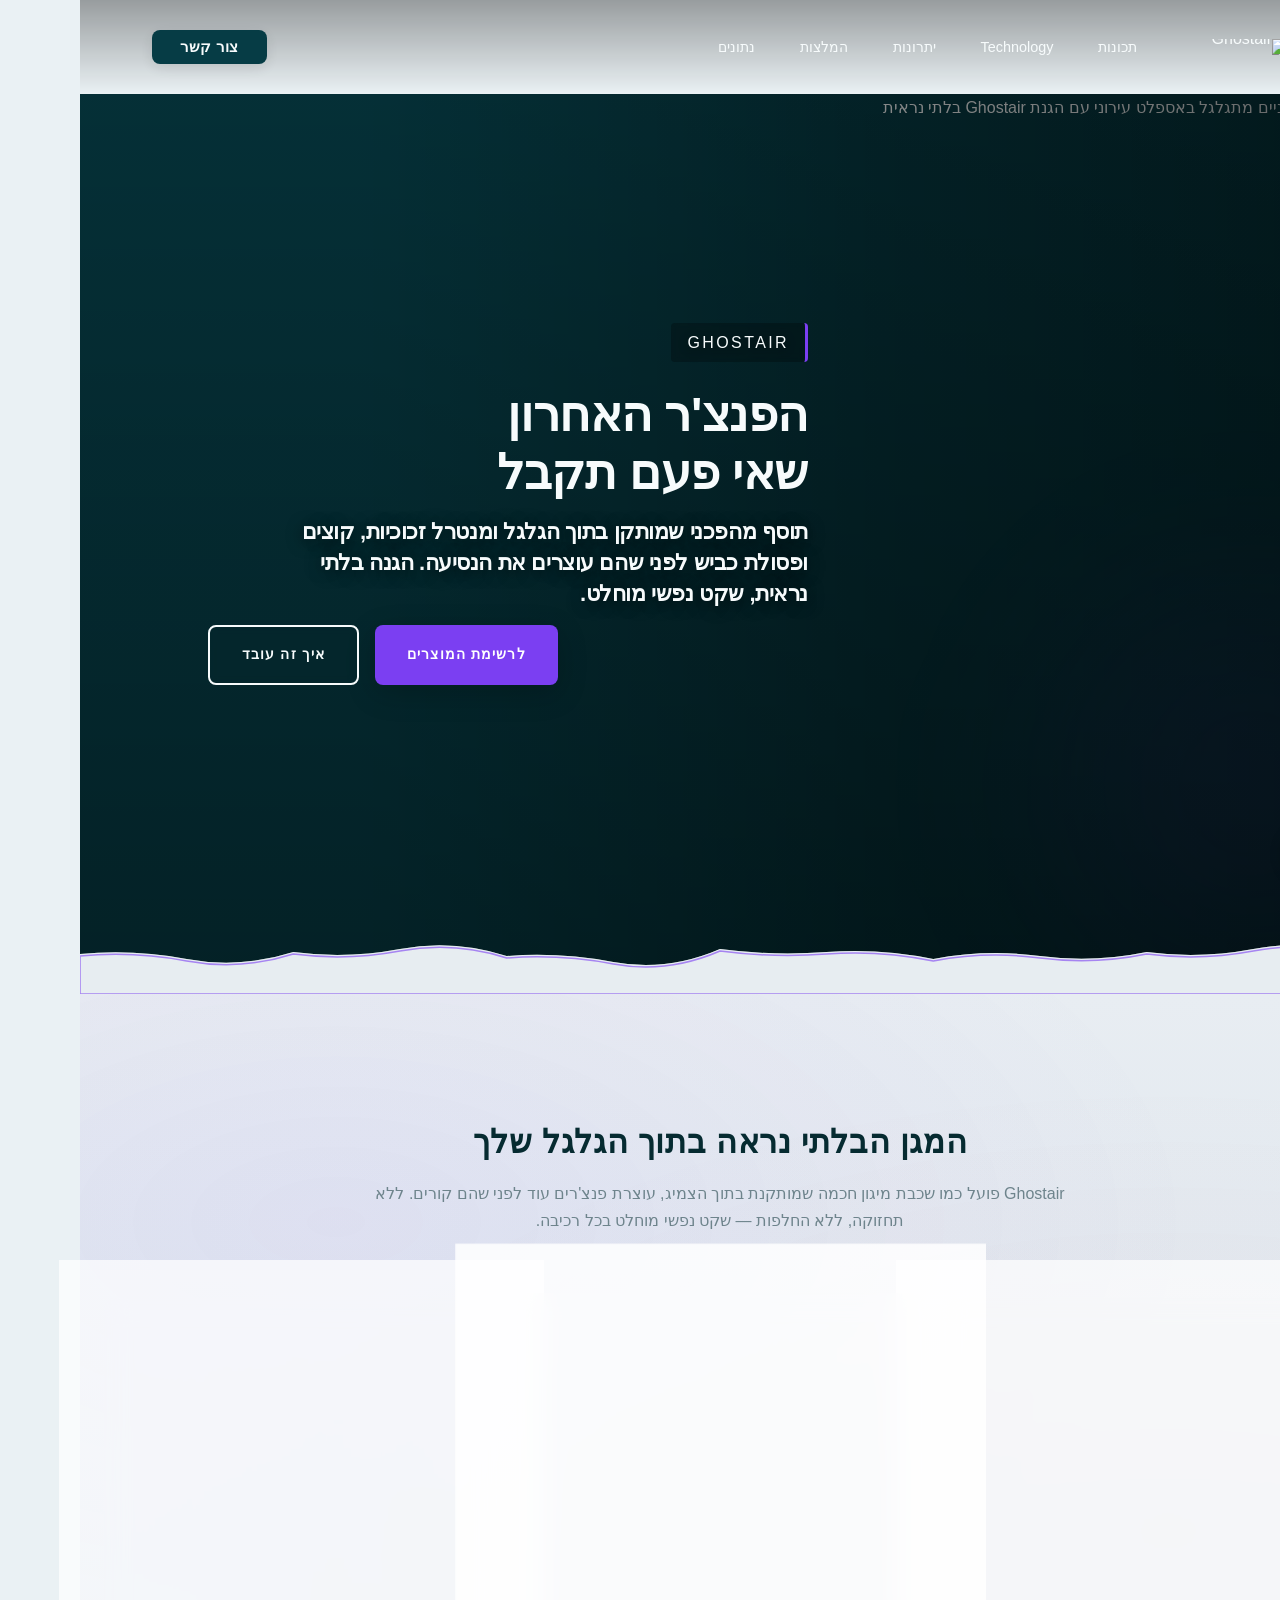
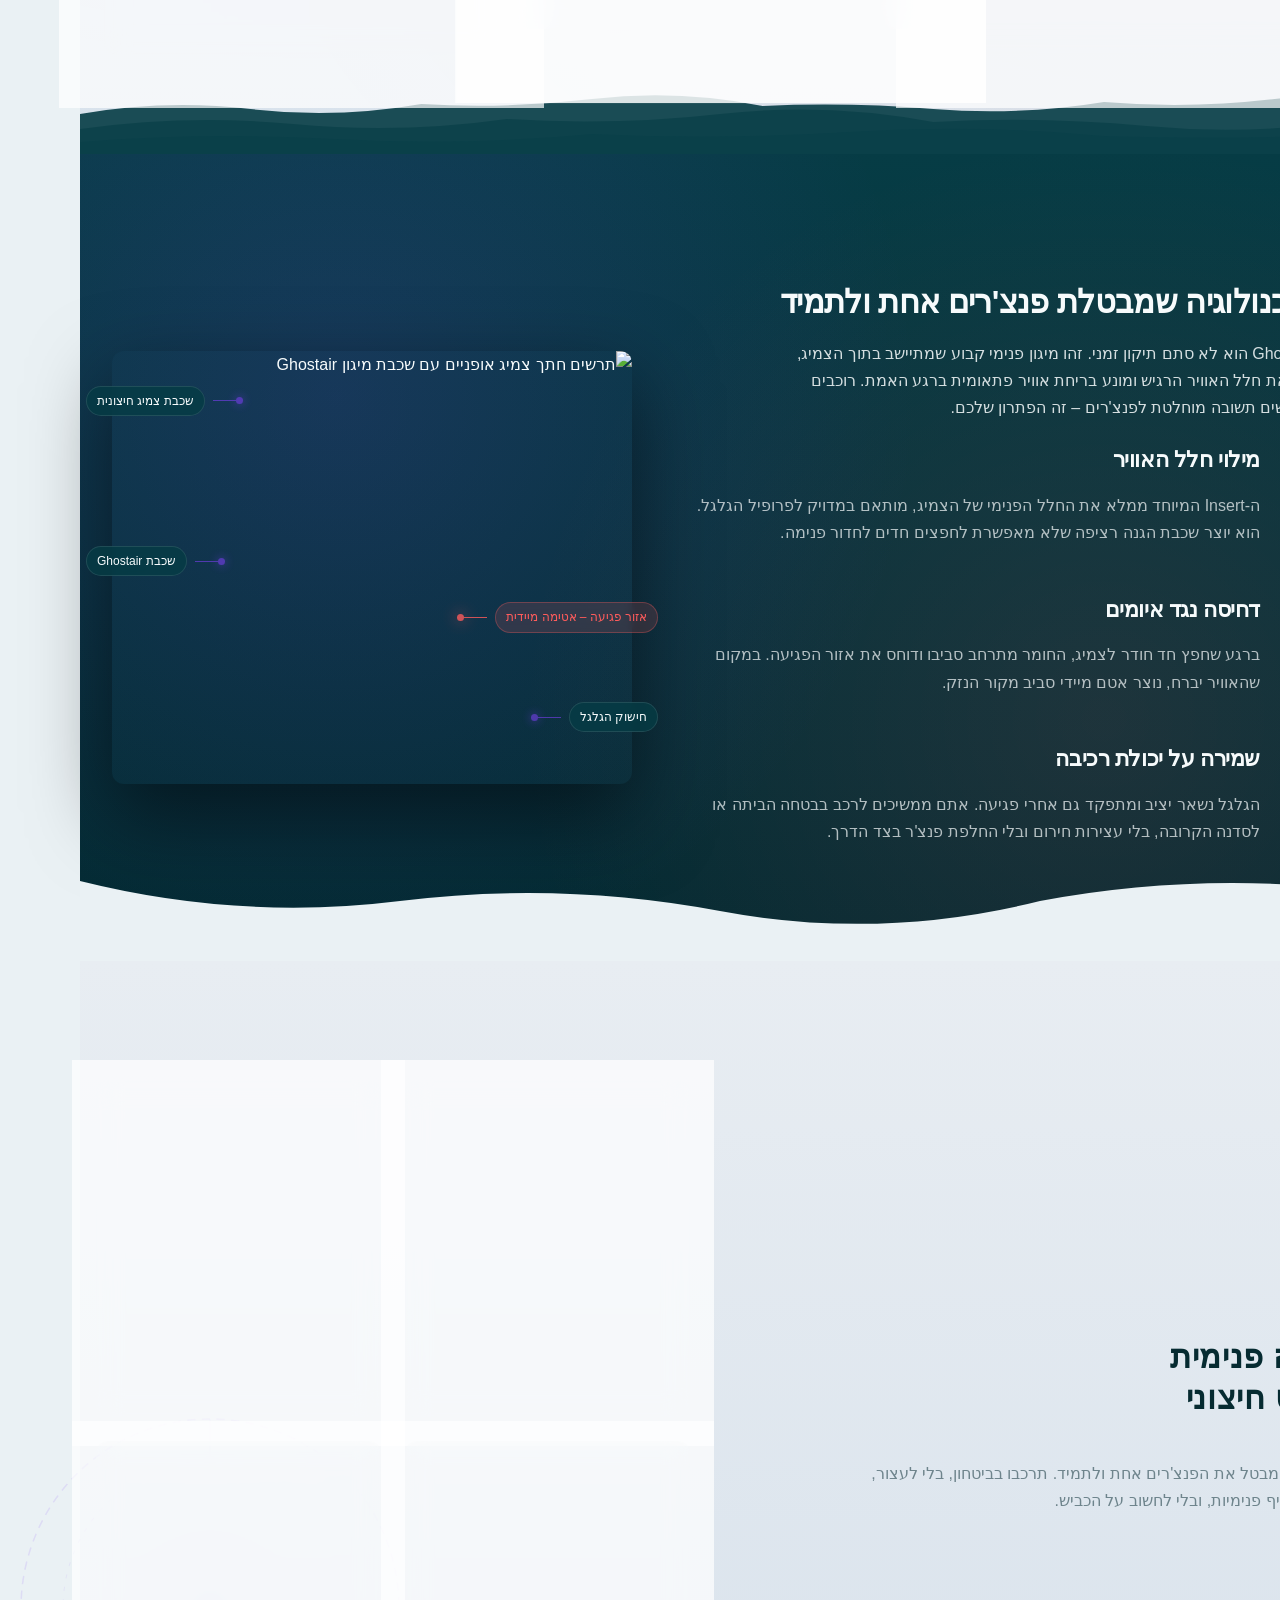
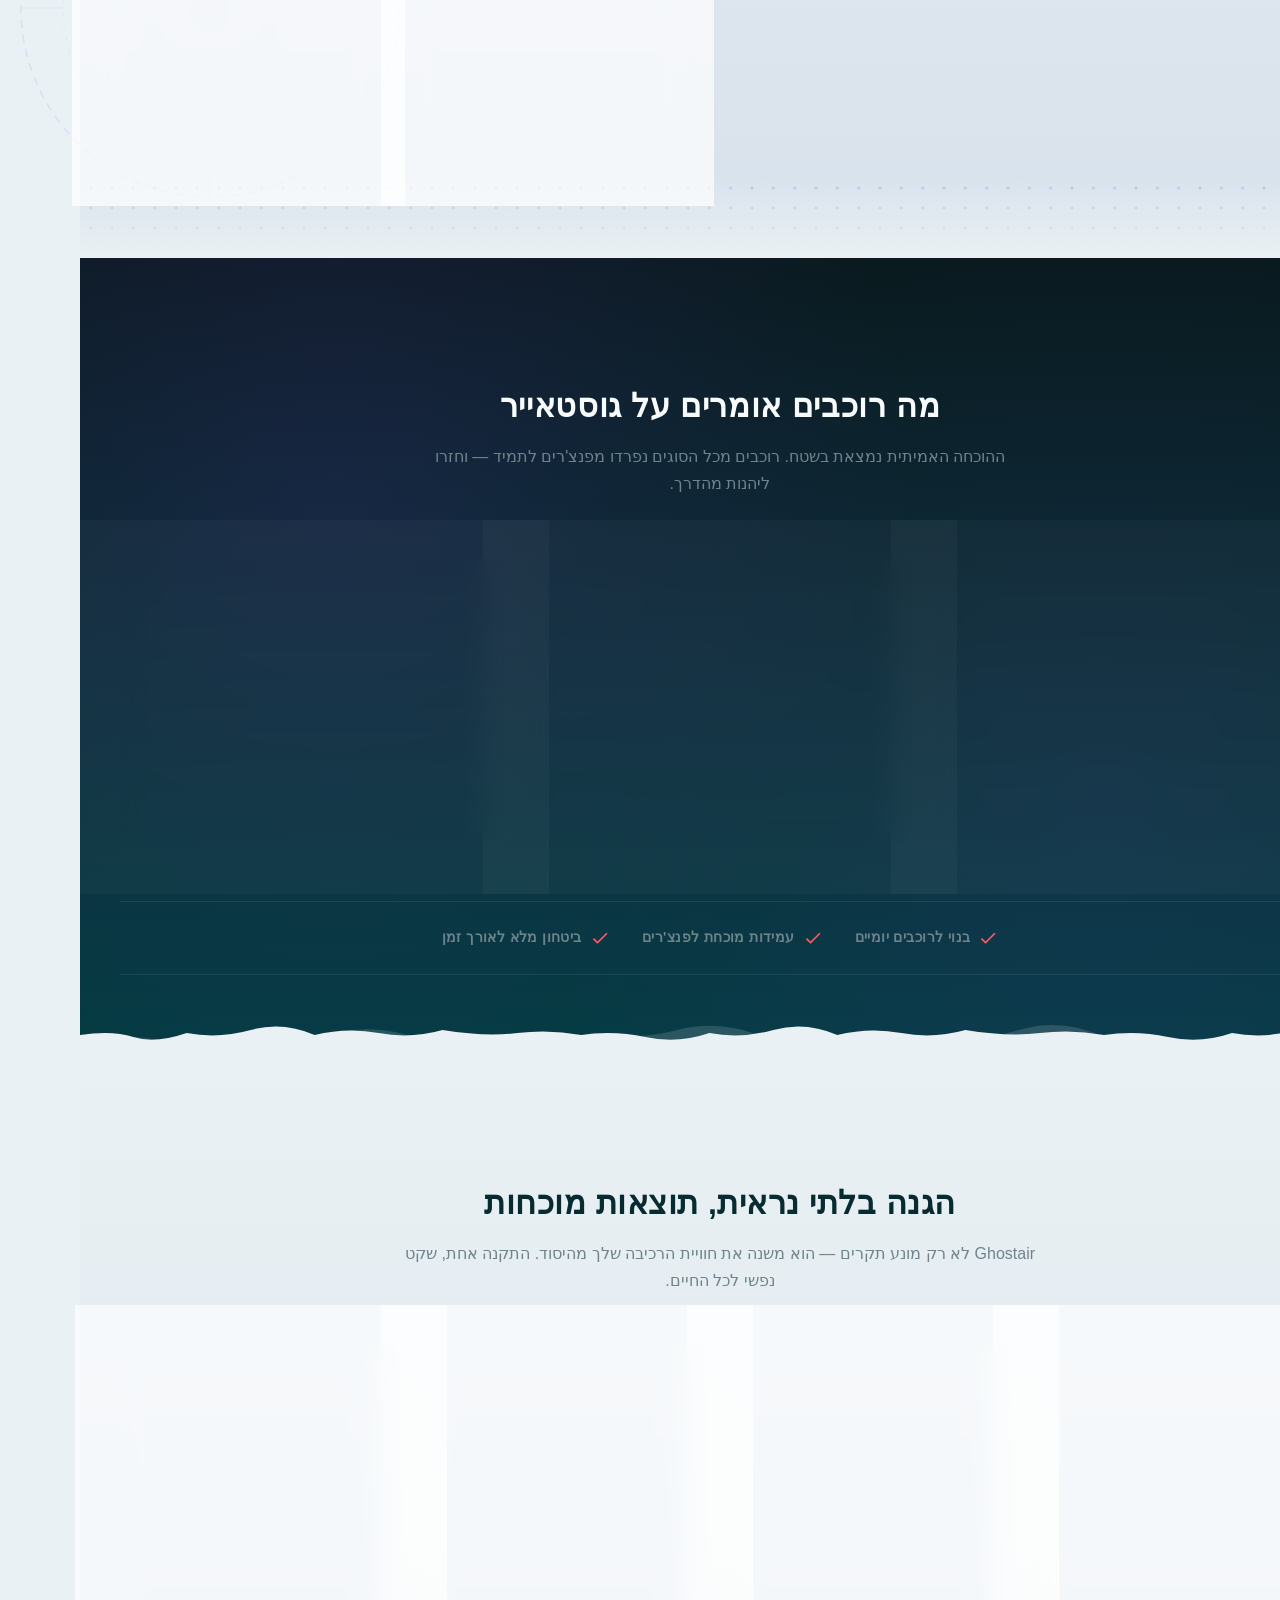
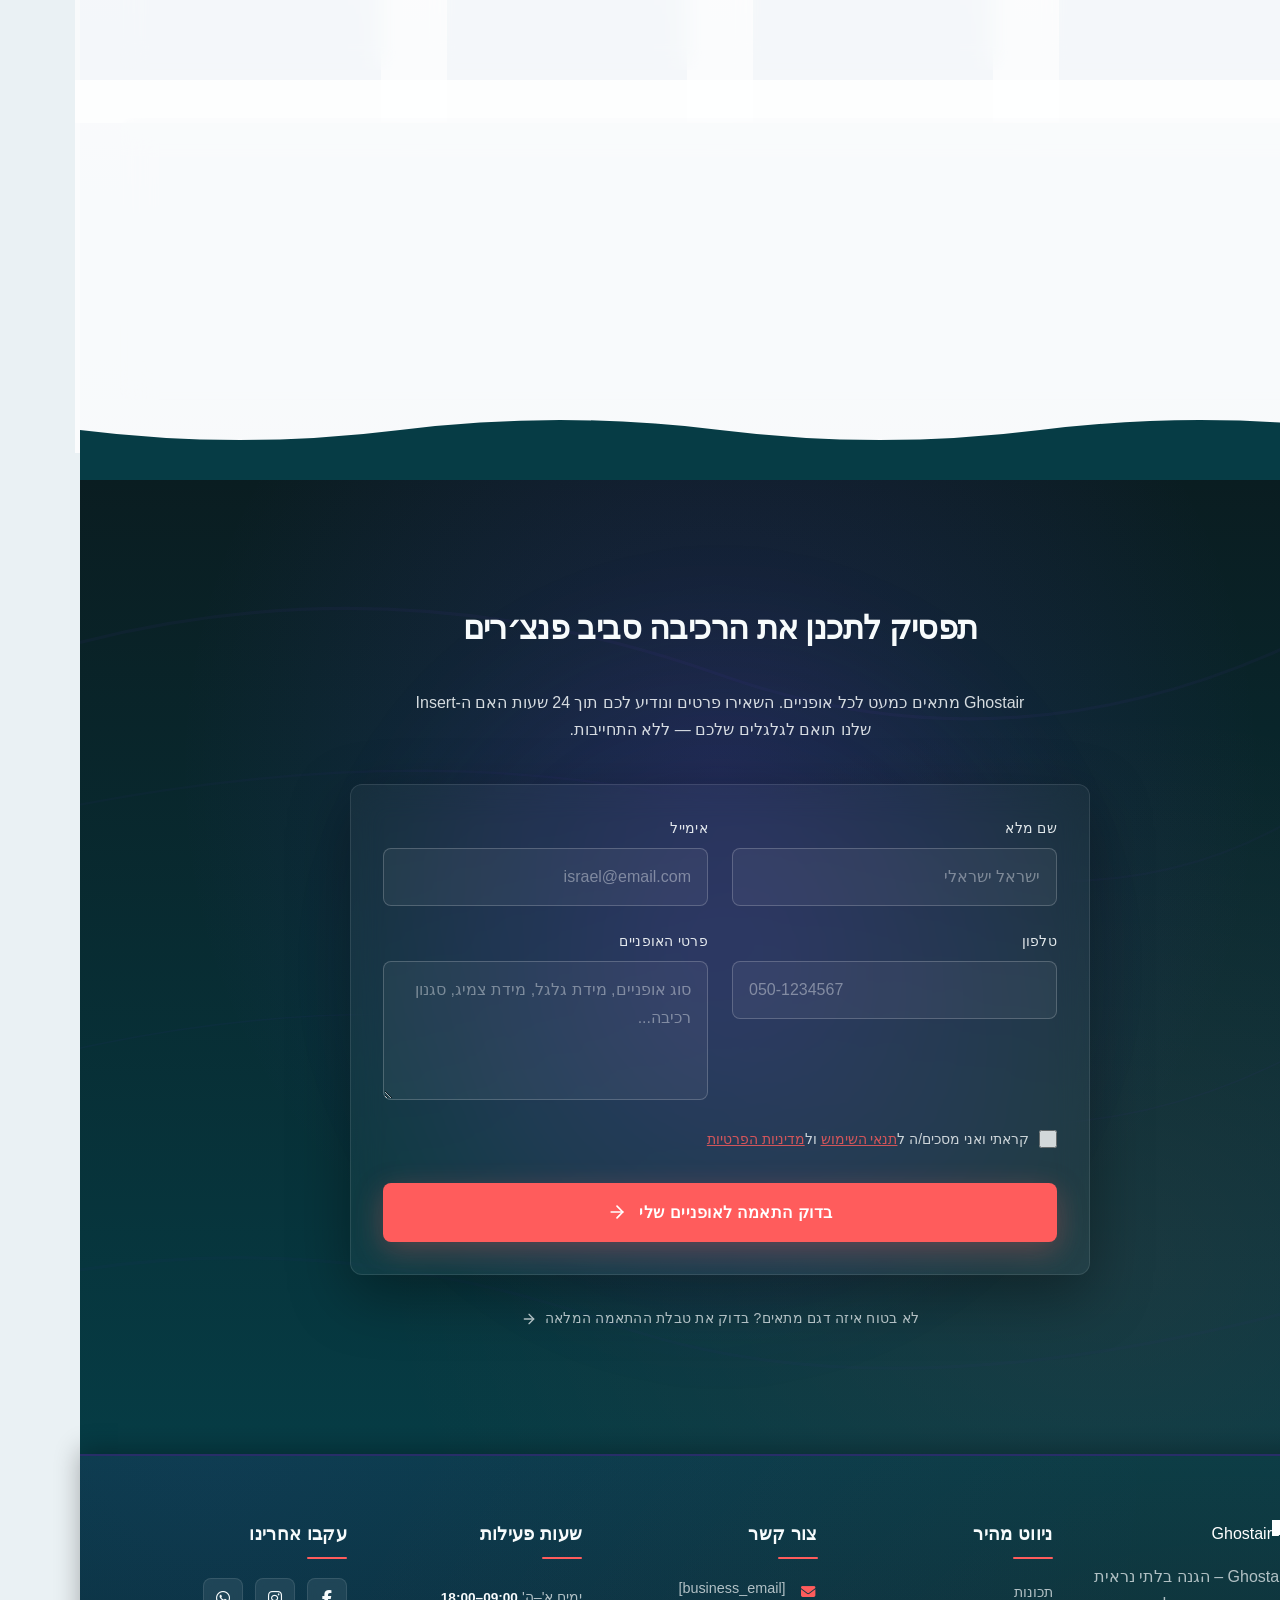
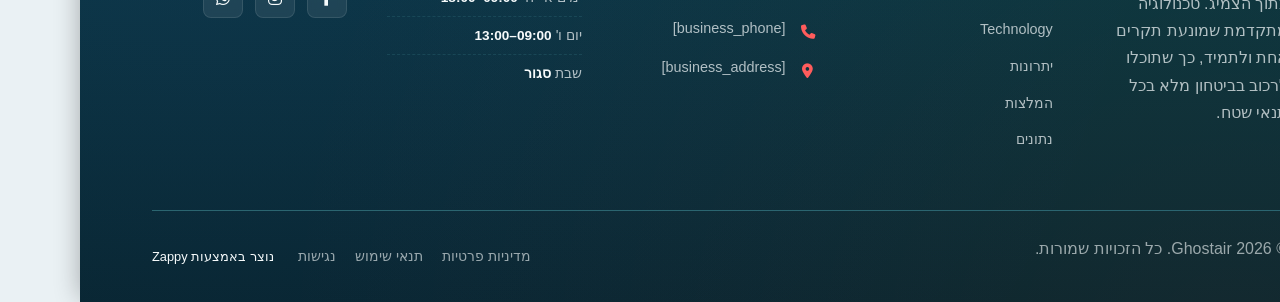
==== commit 820711ec: "Incremental sync: 1 page(s) — update_text" ====
--- a/index.html
+++ b/index.html
@@ -349,7 +349,7 @@
 </head>
 <body>
 <a class="skip-link" href="#main">דלג לתוכן הראשי</a>
-  <nav class="navbar" dir="rtl"><button class="mobile-toggle" id="mobileToggle" aria-label="Menu"><svg class="hamburger-icon" width="24" height="24" viewBox="0 0 24 24" fill="none"><path d="M3 12h18M3 6h18M3 18h18" stroke="currentColor" stroke-width="2" stroke-linecap="round"/></svg><svg class="close-icon" width="24" height="24" viewBox="0 0 24 24" fill="none" style="display: none;"><path d="M18 6L6 18M6 6l12 12" stroke="currentColor" stroke-width="2" stroke-linecap="round"/></svg></button><button class="phone-header-btn" data-phone="[business_phone]" aria-label="Call"><svg width="20" height="20" viewBox="0 0 24 24" fill="currentColor"><path d="M22 16.92v3a2 2 0 0 1-2.18 2 19.79 19.79 0 0 1-8.63-3.07 19.5 19.5 0 0 1-6-6 19.79 19.79 0 0 1-3.07-8.67A2 2 0 0 1 4.11 2h3a2 2 0 0 1 2 1.72 12.84 12.84 0 0 0 .7 2.81 2 2 0 0 1-.45 2.11L8.09 9.91a16 16 0 0 0 6 6l1.27-1.27a2 2 0 0 1 2.11-.45 12.84 12.84 0 0 0 2.81.7A2 2 0 0 1 22 16.92z"/></svg></button><div class="nav-container"><div class="nav-right-group"><div class="nav-brand"><a href="/" class="logo-link"><img class="logo" src="/assets/site-----image-1.webp" alt="Ghostair"></a></div><ul class="nav-menu" id="navMenu"><li><a href="#features">תכונות</a></li><li><a href="#technology">Technology</a></li><li><a href="#benefits">יתרונות</a></li><li><a href="#testimonials">המלצות</a></li><li><a href="#stats">נתונים</a></li><li class="mobile-contact-link nav-cta-mobile-item"><a href="#cta" class="nav-cta-btn">צור קשר</a></li></ul></div><div class="nav-cta-container"><a href="#cta" class="nav-cta-btn">צור קשר</a></div></div></nav>
+  <nav class="navbar" dir="rtl"><button class="mobile-toggle" id="mobileToggle" aria-label="Menu"><svg class="hamburger-icon" width="24" height="24" viewBox="0 0 24 24" fill="none"><path d="M3 12h18M3 6h18M3 18h18" stroke="currentColor" stroke-width="2" stroke-linecap="round"></path></svg><svg class="close-icon" width="24" height="24" viewBox="0 0 24 24" fill="none" style="display: none;"><path d="M18 6L6 18M6 6l12 12" stroke="currentColor" stroke-width="2" stroke-linecap="round"></path></svg></button><button class="phone-header-btn" data-phone="[business_phone]" aria-label="Call"><svg width="20" height="20" viewBox="0 0 24 24" fill="currentColor"><path d="M22 16.92v3a2 2 0 0 1-2.18 2 19.79 19.79 0 0 1-8.63-3.07 19.5 19.5 0 0 1-6-6 19.79 19.79 0 0 1-3.07-8.67A2 2 0 0 1 4.11 2h3a2 2 0 0 1 2 1.72 12.84 12.84 0 0 0 .7 2.81 2 2 0 0 1-.45 2.11L8.09 9.91a16 16 0 0 0 6 6l1.27-1.27a2 2 0 0 1 2.11-.45 12.84 12.84 0 0 0 2.81.7A2 2 0 0 1 22 16.92z"></path></svg></button><div class="nav-container"><div class="nav-right-group"><div class="nav-brand"><a href="/" class="logo-link"><img class="logo" src="/assets/site-----image-1.webp" alt="Ghostair"></a></div><ul class="nav-menu" id="navMenu"><li><a href="#features">תכונות</a></li><li><a href="#technology">Technology</a></li><li><a href="#benefits">יתרונות</a></li><li><a href="#testimonials">המלצות</a></li><li><a href="#stats">נתונים</a></li><li class="mobile-contact-link nav-cta-mobile-item"><a href="#cta" class="nav-cta-btn">צור קשר</a></li></ul></div><div class="nav-cta-container"><a href="#cta" class="nav-cta-btn">צור קשר</a></div></div></nav>
 <script>
 
 // Navbar Mobile Menu Toggle and Contrast Fix
@@ -810,7 +810,7 @@
   <main id="main">
     <section data-band-index="0" id="hero" class="index-hero-section" data-layout-spec="בית-hero" data-hero-type="fullscreen-scrim">
     <!-- Background Media Layer -->
-    <img loading="eager" fetchpriority="high" data-hero-bg="true" data-placeholder="index-hero-image-1" data-context="A cinematic close-up of a bicycle wheel rolling through misty urban asphalt at dusk, with abstract airflow ribbons and subtle puncture particles being deflected around the tire. The atmosphere is bold, protective, and science-meets-cycling. Dark, moody, premium lighting." width="1200" height="600" src="/assets/site-index-hero-image-1.webp" alt="צמיג אופניים מתגלגל באספלט עירוני עם הגנת Ghostair בלתי נראית" class="index-hero-bg">
+    <img loading="eager" fetchpriority="high" data-hero-bg="true" data-placeholder="index-hero-image-1" data-context="A cinematic close-up of a bicycle wheel rolling through misty urban asphalt at dusk, with abstract airflow ribbons and subtle puncture particles being deflected around the tire. The atmosphere is bold, protective, and science-meets-cycling. Dark, moody, premium lighting." width="1200" height="600" src="/assets/site-index-hero-image-1.webp" alt="צמיג אופניים מתגלגל באספלט עירוני עם הגנת Ghostair בלתי נראית" class="index-hero-bg" data-hero-background="true" data-element-type="image" data-element-id="img-1783340221624-3054bfzbj" style="pointer-events: auto !important;">
 
     <!-- Scrim Overlay Layer -->
     <div class="index-hero-scrim" aria-hidden="true"></div>
@@ -820,12 +820,12 @@
 
     <!-- Text/CTA Overlay Group -->
     <div class="index-hero-overlay-group">
-        <p class="index-hero-eyebrow">Ghostair</p>
+        <p class="index-hero-eyebrow" style="color: rgb(247, 251, 252) !important;">Ghostair</p>
         <h1 class="index-hero-headline">הפנצ'ר האחרון<br>שאי פעם תקבל</h1>
         <h3 class="index-hero-subtitle">תוסף מהפכני שמותקן בתוך הגלגל ומנטרל זכוכיות, קוצים ופסולת כביש לפני שהם עוצרים את הנסיעה. הגנה בלתי נראית, שקט נפשי מוחלט.</h3>
         <div class="index-hero-cta-group">
-            <a href="#contact" class="index-hero-cta-primary">לקבלת פרטים והדרכה</a>
-            <a href="#technology" class="index-hero-cta-secondary">איך זה עובד</a>
+            <a href="#contact" class="index-hero-cta-primary" data-native-element="true" data-element-id="btn-1783340267938-anyxeerbh" data-element-type="button" style="outline: none;">לרשימת המוצרים</a>
+            <a href="#technology" class="index-hero-cta-secondary" data-native-element="true" data-element-id="btn-1783340300787-iixfww8v9" data-element-type="button" style="outline: none; color: rgb(247, 251, 252) !important; border-color: rgb(247, 251, 252) !important; background-color: transparent !important; background-image: none !important;">איך זה עובד</a>
         </div>
     </div>
 
@@ -834,13 +834,13 @@
         <svg data-no-icon-edit="true" aria-hidden="true" viewBox="0 0 1200 80" preserveAspectRatio="none" xmlns="http://www.w3.org/2000/svg">
             <defs>
                 <linearGradient id="heroDividerGradient" x1="0%" y1="0%" x2="100%" y2="0%">
-                    <stop offset="0%" stop-color="#7B3FF2" stop-opacity="0.4"/>
-                    <stop offset="100%" stop-color="#7B3FF2" stop-opacity="0"/>
+                    <stop offset="0%" stop-color="#7B3FF2" stop-opacity="0.4"></stop>
+                    <stop offset="100%" stop-color="#7B3FF2" stop-opacity="0"></stop>
                 </linearGradient>
             </defs>
-            <path d="M0,80 L0,40 Q50,35 100,45 T200,38 Q250,45 300,35 T400,42 Q450,38 500,48 T600,35 Q650,42 700,38 T800,45 Q850,35 900,42 T1000,38 Q1050,45 1100,35 T1200,40 L1200,80 Z" fill="#E8EDF2"/>
-            <path d="M0,80 L0,40 Q50,35 100,45 T200,38 Q250,45 300,35 T400,42 Q450,38 500,48 T600,35 Q650,42 700,38 T800,45 Q850,35 900,42 T1000,38 Q1050,45 1100,35 T1200,40 L1200,80 Z" fill="#E8EDF2" opacity="0.5"/>
-            <path d="M0,80 L0,42 Q50,37 100,47 T200,40 Q250,47 300,37 T400,44 Q450,40 500,50 T600,37 Q650,44 700,40 T800,47 Q850,37 900,44 T1000,40 Q1050,47 1100,37 T1200,42 L1200,80 Z" fill="#E8EDF2" stroke="#7B3FF2" stroke-width="1.5" opacity="0.6"/>
+            <path d="M0,80 L0,40 Q50,35 100,45 T200,38 Q250,45 300,35 T400,42 Q450,38 500,48 T600,35 Q650,42 700,38 T800,45 Q850,35 900,42 T1000,38 Q1050,45 1100,35 T1200,40 L1200,80 Z" fill="#E8EDF2"></path>
+            <path d="M0,80 L0,40 Q50,35 100,45 T200,38 Q250,45 300,35 T400,42 Q450,38 500,48 T600,35 Q650,42 700,38 T800,45 Q850,35 900,42 T1000,38 Q1050,45 1100,35 T1200,40 L1200,80 Z" fill="#E8EDF2" opacity="0.5"></path>
+            <path d="M0,80 L0,42 Q50,37 100,47 T200,40 Q250,47 300,37 T400,44 Q450,40 500,50 T600,37 Q650,44 700,40 T800,47 Q850,37 900,44 T1000,40 Q1050,47 1100,37 T1200,42 L1200,80 Z" fill="#E8EDF2" stroke="#7B3FF2" stroke-width="1.5" opacity="0.6"></path>
         </svg>
     </div>
 </section>
@@ -860,11 +860,11 @@
       <div class="index-features-section__card">
         <div class="index-features-section__card-icon">
           <svg data-element-type="icon" data-icon-type="svg" viewBox="0 0 48 48" fill="none" xmlns="http://www.w3.org/2000/svg">
-            <circle cx="24" cy="24" r="22" stroke="currentColor" stroke-width="1.5" stroke-dasharray="4 4"/>
-            <circle cx="24" cy="24" r="16" stroke="currentColor" stroke-width="1.2" opacity="0.6"/>
-            <circle cx="24" cy="24" r="8" fill="currentColor" opacity="0.8"/>
-            <path d="M12 24H36" stroke="var(--accent)" stroke-width="2" stroke-linecap="round"/>
-            <path d="M24 12V36" stroke="var(--accent)" stroke-width="2" stroke-linecap="round"/>
+            <circle cx="24" cy="24" r="22" stroke="currentColor" stroke-width="1.5" stroke-dasharray="4 4"></circle>
+            <circle cx="24" cy="24" r="16" stroke="currentColor" stroke-width="1.2" opacity="0.6"></circle>
+            <circle cx="24" cy="24" r="8" fill="currentColor" opacity="0.8"></circle>
+            <path d="M12 24H36" stroke="var(--accent)" stroke-width="2" stroke-linecap="round"></path>
+            <path d="M24 12V36" stroke="var(--accent)" stroke-width="2" stroke-linecap="round"></path>
           </svg>
         </div>
         <h3 class="index-features-section__card-title">עוצר פנצ'רים לפני שהם עוצרים אותך</h3>
@@ -876,10 +876,10 @@
       <div class="index-features-section__card index-features-section__card--emphasized">
         <div class="index-features-section__card-icon">
           <svg data-element-type="icon" data-icon-type="svg" viewBox="0 0 48 48" fill="none" xmlns="http://www.w3.org/2000/svg">
-            <circle cx="24" cy="24" r="22" stroke="currentColor" stroke-width="1.5" stroke-dasharray="4 4"/>
-            <circle cx="24" cy="24" r="16" stroke="currentColor" stroke-width="1.2" opacity="0.6"/>
-            <circle cx="24" cy="24" r="8" fill="currentColor" opacity="0.8"/>
-            <path d="M16 24L22 30L32 18" stroke="var(--accent)" stroke-width="2.5" stroke-linecap="round" stroke-linejoin="round"/>
+            <circle cx="24" cy="24" r="22" stroke="currentColor" stroke-width="1.5" stroke-dasharray="4 4"></circle>
+            <circle cx="24" cy="24" r="16" stroke="currentColor" stroke-width="1.2" opacity="0.6"></circle>
+            <circle cx="24" cy="24" r="8" fill="currentColor" opacity="0.8"></circle>
+            <path d="M16 24L22 30L32 18" stroke="var(--accent)" stroke-width="2.5" stroke-linecap="round" stroke-linejoin="round"></path>
           </svg>
         </div>
         <h3 class="index-features-section__card-title">פתרון חד-פעמי לרכיבה יומיומית</h3>
@@ -891,10 +891,10 @@
       <div class="index-features-section__card">
         <div class="index-features-section__card-icon">
           <svg data-element-type="icon" data-icon-type="svg" viewBox="0 0 48 48" fill="none" xmlns="http://www.w3.org/2000/svg">
-            <circle cx="24" cy="24" r="22" stroke="currentColor" stroke-width="1.5" stroke-dasharray="4 4"/>
-            <circle cx="24" cy="24" r="16" stroke="currentColor" stroke-width="1.2" opacity="0.6"/>
-            <circle cx="24" cy="24" r="8" fill="currentColor" opacity="0.8"/>
-            <path d="M24 14V24M24 30H24.01" stroke="var(--accent)" stroke-width="2.5" stroke-linecap="round"/>
+            <circle cx="24" cy="24" r="22" stroke="currentColor" stroke-width="1.5" stroke-dasharray="4 4"></circle>
+            <circle cx="24" cy="24" r="16" stroke="currentColor" stroke-width="1.2" opacity="0.6"></circle>
+            <circle cx="24" cy="24" r="8" fill="currentColor" opacity="0.8"></circle>
+            <path d="M24 14V24M24 30H24.01" stroke="var(--accent)" stroke-width="2.5" stroke-linecap="round"></path>
           </svg>
         </div>
         <h3 class="index-features-section__card-title">רוכב עם לחץ אוויר, לא עם לחץ נפשי</h3>
@@ -908,9 +908,9 @@
   <!-- Bottom Divider: Airflow Ribbons -->
   <div class="index-features-section__divider-wrapper" aria-hidden="true">
     <svg data-no-icon-edit="true" aria-hidden="true" viewBox="0 0 1200 100" preserveAspectRatio="none" xmlns="http://www.w3.org/2000/svg">
-      <path d="M0,100 L0,60 Q80,45 160,55 T320,50 Q400,55 480,45 T640,52 Q720,48 800,55 T960,48 Q1040,55 1120,45 T1200,50 L1200,100 Z" fill="#063C45" opacity="0.9"/>
-      <path d="M0,100 L0,75 Q100,60 200,70 T400,65 Q500,72 600,60 T800,68 Q900,62 1000,72 T1200,65 L1200,100 Z" fill="#063C45" opacity="0.6"/>
-      <path d="M0,100 L0,88 Q120,78 240,85 T480,80 Q600,86 720,78 T960,82 Q1080,86 1200,80 L1200,100 Z" fill="#063C45" opacity="0.3"/>
+      <path d="M0,100 L0,60 Q80,45 160,55 T320,50 Q400,55 480,45 T640,52 Q720,48 800,55 T960,48 Q1040,55 1120,45 T1200,50 L1200,100 Z" fill="#063C45" opacity="0.9"></path>
+      <path d="M0,100 L0,75 Q100,60 200,70 T400,65 Q500,72 600,60 T800,68 Q900,62 1000,72 T1200,65 L1200,100 Z" fill="#063C45" opacity="0.6"></path>
+      <path d="M0,100 L0,88 Q120,78 240,85 T480,80 Q600,86 720,78 T960,82 Q1080,86 1200,80 L1200,100 Z" fill="#063C45" opacity="0.3"></path>
     </svg>
   </div>
 </section>
@@ -986,7 +986,7 @@
     <!-- Bottom Divider: Curved Wheel-Arc Cutout -->
     <div class="index-technology-divider-wrapper">
         <svg data-no-icon-edit="true" aria-hidden="true" viewBox="0 0 1200 100" preserveAspectRatio="none" xmlns="http://www.w3.org/2000/svg">
-            <path d="M0,100 L0,20 Q150,60 300,40 Q450,20 600,50 Q750,80 900,40 Q1050,10 1200,30 L1200,100 Z" fill="var(--bg-light)"/>
+            <path d="M0,100 L0,20 Q150,60 300,40 Q450,20 600,50 Q750,80 900,40 Q1050,10 1200,30 L1200,100 Z" fill="var(--bg-light)"></path>
         </svg>
     </div>
 </section>
@@ -1002,7 +1002,7 @@
         <article class="index-benefits-section__benefit-card">
           <div class="index-benefits-section__benefit-icon-wrap">
             <svg class="index-benefits-section__benefit-icon" data-element-type="icon" data-icon-type="svg" viewBox="0 0 24 24" fill="none" xmlns="http://www.w3.org/2000/svg">
-              <path d="M12 2C6.48 2 2 6.48 2 12s4.48 10 10 10 10-4.48 10-10S17.52 2 12 2zm-1 17.93c-3.95-.49-7-3.85-7-7.93 0-.62.08-1.21.21-1.79L9 15v1c0 1.1.9 2 2 2v1.93zm6.9-2.54c-.26-.81-1-1.39-1.9-1.39h-1v-3c0-.55-.45-1-1-1H8v-2h2c.55 0 1-.45 1-1V7h2c1.1 0 2-.9 2-2v-.41c2.93 1.19 5 4.06 5 7.41 0 2.08-.8 3.97-2.1 5.39z" fill="currentColor"/>
+              <path d="M12 2C6.48 2 2 6.48 2 12s4.48 10 10 10 10-4.48 10-10S17.52 2 12 2zm-1 17.93c-3.95-.49-7-3.85-7-7.93 0-.62.08-1.21.21-1.79L9 15v1c0 1.1.9 2 2 2v1.93zm6.9-2.54c-.26-.81-1-1.39-1.9-1.39h-1v-3c0-.55-.45-1-1-1H8v-2h2c.55 0 1-.45 1-1V7h2c1.1 0 2-.9 2-2v-.41c2.93 1.19 5 4.06 5 7.41 0 2.08-.8 3.97-2.1 5.39z" fill="currentColor"></path>
             </svg>
           </div>
           <h3 class="index-benefits-section__benefit-title">פחות עצירות בצד הדרך</h3>
@@ -1011,7 +1011,7 @@
         <article class="index-benefits-section__benefit-card">
           <div class="index-benefits-section__benefit-icon-wrap">
             <svg class="index-benefits-section__benefit-icon" data-element-type="icon" data-icon-type="svg" viewBox="0 0 24 24" fill="none" xmlns="http://www.w3.org/2000/svg">
-              <path d="M19 3H5c-1.1 0-2 .9-2 2v14c0 1.1.9 2 2 2h14c1.1 0 2-.9 2-2V5c0-1.1-.9-2-2-2zm0 16H5V5h14v14zm-5-7l-3 3.72L9 13l-3 4h12l-4-5z" fill="currentColor"/>
+              <path d="M19 3H5c-1.1 0-2 .9-2 2v14c0 1.1.9 2 2 2h14c1.1 0 2-.9 2-2V5c0-1.1-.9-2-2-2zm0 16H5V5h14v14zm-5-7l-3 3.72L9 13l-3 4h12l-4-5z" fill="currentColor"></path>
             </svg>
           </div>
           <h3 class="index-benefits-section__benefit-title">התלות בפנימיות חד-פעמיות נעלמת</h3>
@@ -1020,7 +1020,7 @@
         <article class="index-benefits-section__benefit-card">
           <div class="index-benefits-section__benefit-icon-wrap">
             <svg class="index-benefits-section__benefit-icon" data-element-type="icon" data-icon-type="svg" viewBox="0 0 24 24" fill="none" xmlns="http://www.w3.org/2000/svg">
-              <path d="M12 2L4 5v6.09c0 5.05 3.41 9.76 8 10.91 4.59-1.15 8-5.86 8-10.91V5l-8-3zm0 15c-2.76 0-5-2.24-5-5s2.24-5 5-5 5 2.24 5 5-2.24 5-5 5zm-1-6.41l-1.29-1.29L8.29 10.71l2.41 2.41 4.59-4.59-1.41-1.41L11 10.59z" fill="currentColor"/>
+              <path d="M12 2L4 5v6.09c0 5.05 3.41 9.76 8 10.91 4.59-1.15 8-5.86 8-10.91V5l-8-3zm0 15c-2.76 0-5-2.24-5-5s2.24-5 5-5 5 2.24 5 5-2.24 5-5 5zm-1-6.41l-1.29-1.29L8.29 10.71l2.41 2.41 4.59-4.59-1.41-1.41L11 10.59z" fill="currentColor"></path>
             </svg>
           </div>
           <h3 class="index-benefits-section__benefit-title">ביטחון מלא בנסיעה היומית</h3>
@@ -1029,7 +1029,7 @@
         <article class="index-benefits-section__benefit-card">
           <div class="index-benefits-section__benefit-icon-wrap">
             <svg class="index-benefits-section__benefit-icon" data-element-type="icon" data-icon-type="svg" viewBox="0 0 24 24" fill="none" xmlns="http://www.w3.org/2000/svg">
-              <path d="M13.5 5.5c1.1 0 2-.9 2-2s-.9-2-2-2-2 .9-2 2 .9 2 2 2zM9.8 8.9L7 23h2.1l1.8-8 2.1 2v6h2v-7.5l-2.1-2 .6-3C14.8 12 16.8 13 19 13v-2c-1.9 0-3.5-1-4.3-2.4l-1-1.6c-.4-.6-1-1-1.7-1-.3 0-.5.1-.8.1L6 8.3V13h2V9.6l1.8-.7" fill="currentColor"/>
+              <path d="M13.5 5.5c1.1 0 2-.9 2-2s-.9-2-2-2-2 .9-2 2 .9 2 2 2zM9.8 8.9L7 23h2.1l1.8-8 2.1 2v6h2v-7.5l-2.1-2 .6-3C14.8 12 16.8 13 19 13v-2c-1.9 0-3.5-1-4.3-2.4l-1-1.6c-.4-.6-1-1-1.7-1-.3 0-.5.1-.8.1L6 8.3V13h2V9.6l1.8-.7" fill="currentColor"></path>
             </svg>
           </div>
           <h3 class="index-benefits-section__benefit-title">ראש שקט ברכיבות הארוכות</h3>
@@ -1040,26 +1040,26 @@
   </div>
   <div class="index-benefits-section__wheel-backplate" aria-hidden="true">
     <svg viewBox="0 0 400 400" fill="none" xmlns="http://www.w3.org/2000/svg">
-      <circle cx="200" cy="200" r="180" stroke="var(--secondary)" stroke-width="1.5" stroke-dasharray="8 6" opacity="0.12"/>
-      <circle cx="200" cy="200" r="140" stroke="var(--secondary)" stroke-width="1" stroke-dasharray="4 8" opacity="0.08"/>
-      <circle cx="200" cy="200" r="60" stroke="var(--secondary)" stroke-width="2" opacity="0.1"/>
-      <circle cx="200" cy="200" r="8" fill="var(--secondary)" opacity="0.15"/>
-      <path d="M200 20 L200 60 M200 340 L200 380 M20 200 L60 200 M340 200 L380 200" stroke="var(--secondary)" stroke-width="1" opacity="0.1"/>
+      <circle cx="200" cy="200" r="180" stroke="var(--secondary)" stroke-width="1.5" stroke-dasharray="8 6" opacity="0.12"></circle>
+      <circle cx="200" cy="200" r="140" stroke="var(--secondary)" stroke-width="1" stroke-dasharray="4 8" opacity="0.08"></circle>
+      <circle cx="200" cy="200" r="60" stroke="var(--secondary)" stroke-width="2" opacity="0.1"></circle>
+      <circle cx="200" cy="200" r="8" fill="var(--secondary)" opacity="0.15"></circle>
+      <path d="M200 20 L200 60 M200 340 L200 380 M20 200 L60 200 M340 200 L380 200" stroke="var(--secondary)" stroke-width="1" opacity="0.1"></path>
     </svg>
   </div>
   <div class="index-benefits-section__divider-wrapper" data-no-icon-edit="true" aria-hidden="true">
     <svg viewBox="0 0 1200 80" preserveAspectRatio="none" xmlns="http://www.w3.org/2000/svg">
       <defs>
         <pattern id="benefits-dots" x="0" y="0" width="20" height="20" patternUnits="userSpaceOnUse">
-          <circle cx="10" cy="10" r="1.5" fill="var(--secondary)" opacity="0.25"/>
+          <circle cx="10" cy="10" r="1.5" fill="var(--secondary)" opacity="0.25"></circle>
         </pattern>
         <linearGradient id="benefits-fade" x1="0" y1="0" x2="0" y2="1">
-          <stop offset="0%" stop-color="var(--bg-light)" stop-opacity="0"/>
-          <stop offset="100%" stop-color="var(--bg-light)" stop-opacity="1"/>
+          <stop offset="0%" stop-color="var(--bg-light)" stop-opacity="0"></stop>
+          <stop offset="100%" stop-color="var(--bg-light)" stop-opacity="1"></stop>
         </linearGradient>
       </defs>
-      <rect x="0" y="0" width="1200" height="80" fill="url(#benefits-dots)"/>
-      <rect x="0" y="0" width="1200" height="80" fill="url(#benefits-fade)"/>
+      <rect x="0" y="0" width="1200" height="80" fill="url(#benefits-dots)"></rect>
+      <rect x="0" y="0" width="1200" height="80" fill="url(#benefits-fade)"></rect>
     </svg>
   </div>
 </section>
@@ -1076,7 +1076,7 @@
       <div class="index-testimonials-section__card">
         <div class="index-testimonials-section__card-quote-mark">
           <svg data-element-type="icon" data-icon-type="svg" width="24" height="24" viewBox="0 0 24 24" fill="none" xmlns="http://www.w3.org/2000/svg">
-            <path d="M10 11H6V6H10V11ZM18 11H14V6H18V11ZM22 13V20H16V13H18V12H22V13ZM14 13V20H8V13H10V12H14V13Z" fill="var(--accent)"/>
+            <path d="M10 11H6V6H10V11ZM18 11H14V6H18V11ZM22 13V20H16V13H18V12H22V13ZM14 13V20H8V13H10V12H14V13Z" fill="var(--accent)"></path>
           </svg>
         </div>
         <blockquote class="index-testimonials-section__quote">
@@ -1092,7 +1092,7 @@
       <div class="index-testimonials-section__card">
         <div class="index-testimonials-section__card-quote-mark">
           <svg data-element-type="icon" data-icon-type="svg" width="24" height="24" viewBox="0 0 24 24" fill="none" xmlns="http://www.w3.org/2000/svg">
-            <path d="M10 11H6V6H10V11ZM18 11H14V6H18V11ZM22 13V20H16V13H18V12H22V13ZM14 13V20H8V13H10V12H14V13Z" fill="var(--accent)"/>
+            <path d="M10 11H6V6H10V11ZM18 11H14V6H18V11ZM22 13V20H16V13H18V12H22V13ZM14 13V20H8V13H10V12H14V13Z" fill="var(--accent)"></path>
           </svg>
         </div>
         <blockquote class="index-testimonials-section__quote">
@@ -1108,7 +1108,7 @@
       <div class="index-testimonials-section__card">
         <div class="index-testimonials-section__card-quote-mark">
           <svg data-element-type="icon" data-icon-type="svg" width="24" height="24" viewBox="0 0 24 24" fill="none" xmlns="http://www.w3.org/2000/svg">
-            <path d="M10 11H6V6H10V11ZM18 11H14V6H18V11ZM22 13V20H16V13H18V12H22V13ZM14 13V20H8V13H10V12H14V13Z" fill="var(--accent)"/>
+            <path d="M10 11H6V6H10V11ZM18 11H14V6H18V11ZM22 13V20H16V13H18V12H22V13ZM14 13V20H8V13H10V12H14V13Z" fill="var(--accent)"></path>
           </svg>
         </div>
         <blockquote class="index-testimonials-section__quote">
@@ -1124,19 +1124,19 @@
     <div class="index-testimonials-section__trust-strip">
       <div class="index-testimonials-section__trust-item">
         <svg data-element-type="icon" data-icon-type="svg" width="20" height="20" viewBox="0 0 24 24" fill="none" xmlns="http://www.w3.org/2000/svg">
-          <path d="M9 16.17L4.83 12L3.41 13.41L9 19L21 7L19.59 5.59L9 16.17Z" fill="var(--accent)"/>
+          <path d="M9 16.17L4.83 12L3.41 13.41L9 19L21 7L19.59 5.59L9 16.17Z" fill="var(--accent)"></path>
         </svg>
         <span>בנוי לרוכבים יומיים</span>
       </div>
       <div class="index-testimonials-section__trust-item">
         <svg data-element-type="icon" data-icon-type="svg" width="20" height="20" viewBox="0 0 24 24" fill="none" xmlns="http://www.w3.org/2000/svg">
-          <path d="M9 16.17L4.83 12L3.41 13.41L9 19L21 7L19.59 5.59L9 16.17Z" fill="var(--accent)"/>
+          <path d="M9 16.17L4.83 12L3.41 13.41L9 19L21 7L19.59 5.59L9 16.17Z" fill="var(--accent)"></path>
         </svg>
         <span>עמידות מוכחת לפנצ'רים</span>
       </div>
       <div class="index-testimonials-section__trust-item">
         <svg data-element-type="icon" data-icon-type="svg" width="20" height="20" viewBox="0 0 24 24" fill="none" xmlns="http://www.w3.org/2000/svg">
-          <path d="M9 16.17L4.83 12L3.41 13.41L9 19L21 7L19.59 5.59L9 16.17Z" fill="var(--accent)"/>
+          <path d="M9 16.17L4.83 12L3.41 13.41L9 19L21 7L19.59 5.59L9 16.17Z" fill="var(--accent)"></path>
         </svg>
         <span>ביטחון מלא לאורך זמן</span>
       </div>
@@ -1148,12 +1148,12 @@
     <svg data-no-icon-edit="true" aria-hidden="true" viewBox="0 0 1200 80" preserveAspectRatio="none" xmlns="http://www.w3.org/2000/svg">
       <defs>
         <linearGradient id="spark-fade" x1="0%" y1="0%" x2="0%" y2="100%">
-          <stop offset="0%" stop-color="var(--accent)" stop-opacity="0"/>
-          <stop offset="100%" stop-color="var(--accent)" stop-opacity="0.3"/>
+          <stop offset="0%" stop-color="var(--accent)" stop-opacity="0"></stop>
+          <stop offset="100%" stop-color="var(--accent)" stop-opacity="0.3"></stop>
         </linearGradient>
       </defs>
-      <path d="M0,80 L0,60 Q30,55 50,62 T100,58 Q130,64 160,55 T220,60 Q250,52 280,58 T340,55 Q380,62 410,58 T470,60 Q500,55 530,62 T590,58 Q620,64 650,55 T710,60 Q740,52 770,58 T830,55 Q870,62 900,58 T960,60 Q990,55 1020,62 T1080,58 Q1110,64 1140,55 T1200,60 L1200,80 Z" fill="#EAF1F4"/>
-      <path d="M0,80 L0,65 Q40,58 80,66 T160,60 Q200,68 240,58 T320,65 Q360,55 400,62 T480,58 Q520,66 560,55 T640,62 Q680,58 720,66 T800,60 Q840,68 880,55 T960,62 Q1000,58 1040,66 T1120,60 Q1160,68 1200,55 L1200,80 Z" fill="#EAF1F4" opacity="0.15"/>
+      <path d="M0,80 L0,60 Q30,55 50,62 T100,58 Q130,64 160,55 T220,60 Q250,52 280,58 T340,55 Q380,62 410,58 T470,60 Q500,55 530,62 T590,58 Q620,64 650,55 T710,60 Q740,52 770,58 T830,55 Q870,62 900,58 T960,60 Q990,55 1020,62 T1080,58 Q1110,64 1140,55 T1200,60 L1200,80 Z" fill="#EAF1F4"></path>
+      <path d="M0,80 L0,65 Q40,58 80,66 T160,60 Q200,68 240,58 T320,65 Q360,55 400,62 T480,58 Q520,66 560,55 T640,62 Q680,58 720,66 T800,60 Q840,68 880,55 T960,62 Q1000,58 1040,66 T1120,60 Q1160,68 1200,55 L1200,80 Z" fill="#EAF1F4" opacity="0.15"></path>
     </svg>
   </div>
 </section>
@@ -1202,7 +1202,7 @@
 
   <div class="index-stats-section__divider-wrapper">
     <svg data-no-icon-edit="true" aria-hidden="true" viewBox="0 0 1200 80" preserveAspectRatio="none" xmlns="http://www.w3.org/2000/svg">
-      <path d="M0,80 L0,30 Q150,50 300,30 Q450,10 600,30 Q750,50 900,30 Q1050,10 1200,30 L1200,80 Z" fill="var(--bg-dark)"/>
+      <path d="M0,80 L0,30 Q150,50 300,30 Q450,10 600,30 Q750,50 900,30 Q1050,10 1200,30 L1200,80 Z" fill="var(--bg-dark)"></path>
     </svg>
   </div>
 </section>
@@ -1211,10 +1211,10 @@
   <!-- Decorative airflow lines -->
   <div class="airflow-lines" aria-hidden="true">
     <svg viewBox="0 0 1200 600" preserveAspectRatio="none" xmlns="http://www.w3.org/2000/svg">
-      <path d="M0,100 Q300,50 600,120 T1200,80" stroke="rgba(123,63,242,0.08)" stroke-width="2" fill="none"/>
-      <path d="M0,200 Q400,150 700,220 T1200,180" stroke="rgba(123,63,242,0.05)" stroke-width="1.5" fill="none"/>
-      <path d="M0,350 Q350,300 650,370 T1200,330" stroke="rgba(123,63,242,0.06)" stroke-width="1" fill="none"/>
-      <path d="M-100,500 Q200,450 500,520 T1300,480" stroke="rgba(123,63,242,0.04)" stroke-width="2" fill="none"/>
+      <path d="M0,100 Q300,50 600,120 T1200,80" stroke="rgba(123,63,242,0.08)" stroke-width="2" fill="none"></path>
+      <path d="M0,200 Q400,150 700,220 T1200,180" stroke="rgba(123,63,242,0.05)" stroke-width="1.5" fill="none"></path>
+      <path d="M0,350 Q350,300 650,370 T1200,330" stroke="rgba(123,63,242,0.06)" stroke-width="1" fill="none"></path>
+      <path d="M-100,500 Q200,450 500,520 T1300,480" stroke="rgba(123,63,242,0.04)" stroke-width="2" fill="none"></path>
     </svg>
   </div>
 
@@ -1231,41 +1231,41 @@
           <div class="form-row">
             <div class="form-group">
               <label for="cta-name">שם מלא</label>
-              <input type="text" id="cta-name" name="name" placeholder="ישראל ישראלי" required>
+              <input type="text" id="cta-name" name="name" placeholder="ישראל ישראלי" required="">
             </div>
             <div class="form-group">
               <label for="cta-email">אימייל</label>
-              <input type="email" id="cta-email" name="email" placeholder="israel@email.com" required>
+              <input type="email" id="cta-email" name="email" placeholder="israel@email.com" required="">
             </div>
           </div>
           <div class="form-row">
             <div class="form-group">
               <label for="cta-phone">טלפון</label>
-              <input type="tel" id="cta-phone" name="phone" placeholder="050-1234567" required>
+              <input type="tel" id="cta-phone" name="phone" placeholder="050-1234567" required="">
             </div>
             <div class="form-group">
               <label for="cta-message">פרטי האופניים</label>
-              <textarea id="cta-message" name="message" rows="4" placeholder="סוג אופניים, מידת גלגל, מידת צמיג, סגנון רכיבה..." required></textarea>
+              <textarea id="cta-message" name="message" rows="4" placeholder="סוג אופניים, מידת גלגל, מידת צמיג, סגנון רכיבה..." required=""></textarea>
             </div>
           </div>
 
           <div class="privacy-consent">
             <label class="privacy-consent-label">
-              <input type="checkbox" name="privacy_consent" class="privacy-consent-checkbox" required>
+              <input type="checkbox" name="privacy_consent" class="privacy-consent-checkbox" required="">
               <span>קראתי ואני מסכים/ה ל<a href="/terms" target="_blank">תנאי השימוש</a> ול<a href="/privacy" target="_blank">מדיניות הפרטיות</a></span>
             </label>
           </div>
 
           <button type="submit" class="btn-submit">
             <span>בדוק התאמה לאופניים שלי</span>
-            <svg width="20" height="20" viewBox="0 0 24 24" fill="none" stroke="currentColor" stroke-width="2" stroke-linecap="round" stroke-linejoin="round" data-element-type="icon" data-icon-type="svg"><line x1="5" y1="12" x2="19" y2="12"/><polyline points="12 5 19 12 12 19"/></svg>
+            <svg width="20" height="20" viewBox="0 0 24 24" fill="none" stroke="currentColor" stroke-width="2" stroke-linecap="round" stroke-linejoin="round" data-element-type="icon" data-icon-type="svg"><line x1="5" y1="12" x2="19" y2="12"></line><polyline points="12 5 19 12 12 19"></polyline></svg>
           </button>
         </form>
       </div>
 
       <a href="#compatibility" class="secondary-link">
         <span>לא בטוח איזה דגם מתאים? בדוק את טבלת ההתאמה המלאה</span>
-        <svg width="16" height="16" viewBox="0 0 24 24" fill="none" stroke="currentColor" stroke-width="2" stroke-linecap="round" stroke-linejoin="round" data-element-type="icon" data-icon-type="svg"><line x1="5" y1="12" x2="19" y2="12"/><polyline points="12 5 19 12 12 19"/></svg>
+        <svg width="16" height="16" viewBox="0 0 24 24" fill="none" stroke="currentColor" stroke-width="2" stroke-linecap="round" stroke-linejoin="round" data-element-type="icon" data-icon-type="svg"><line x1="5" y1="12" x2="19" y2="12"></line><polyline points="12 5 19 12 12 19"></polyline></svg>
       </a>
     </div>
   </div>
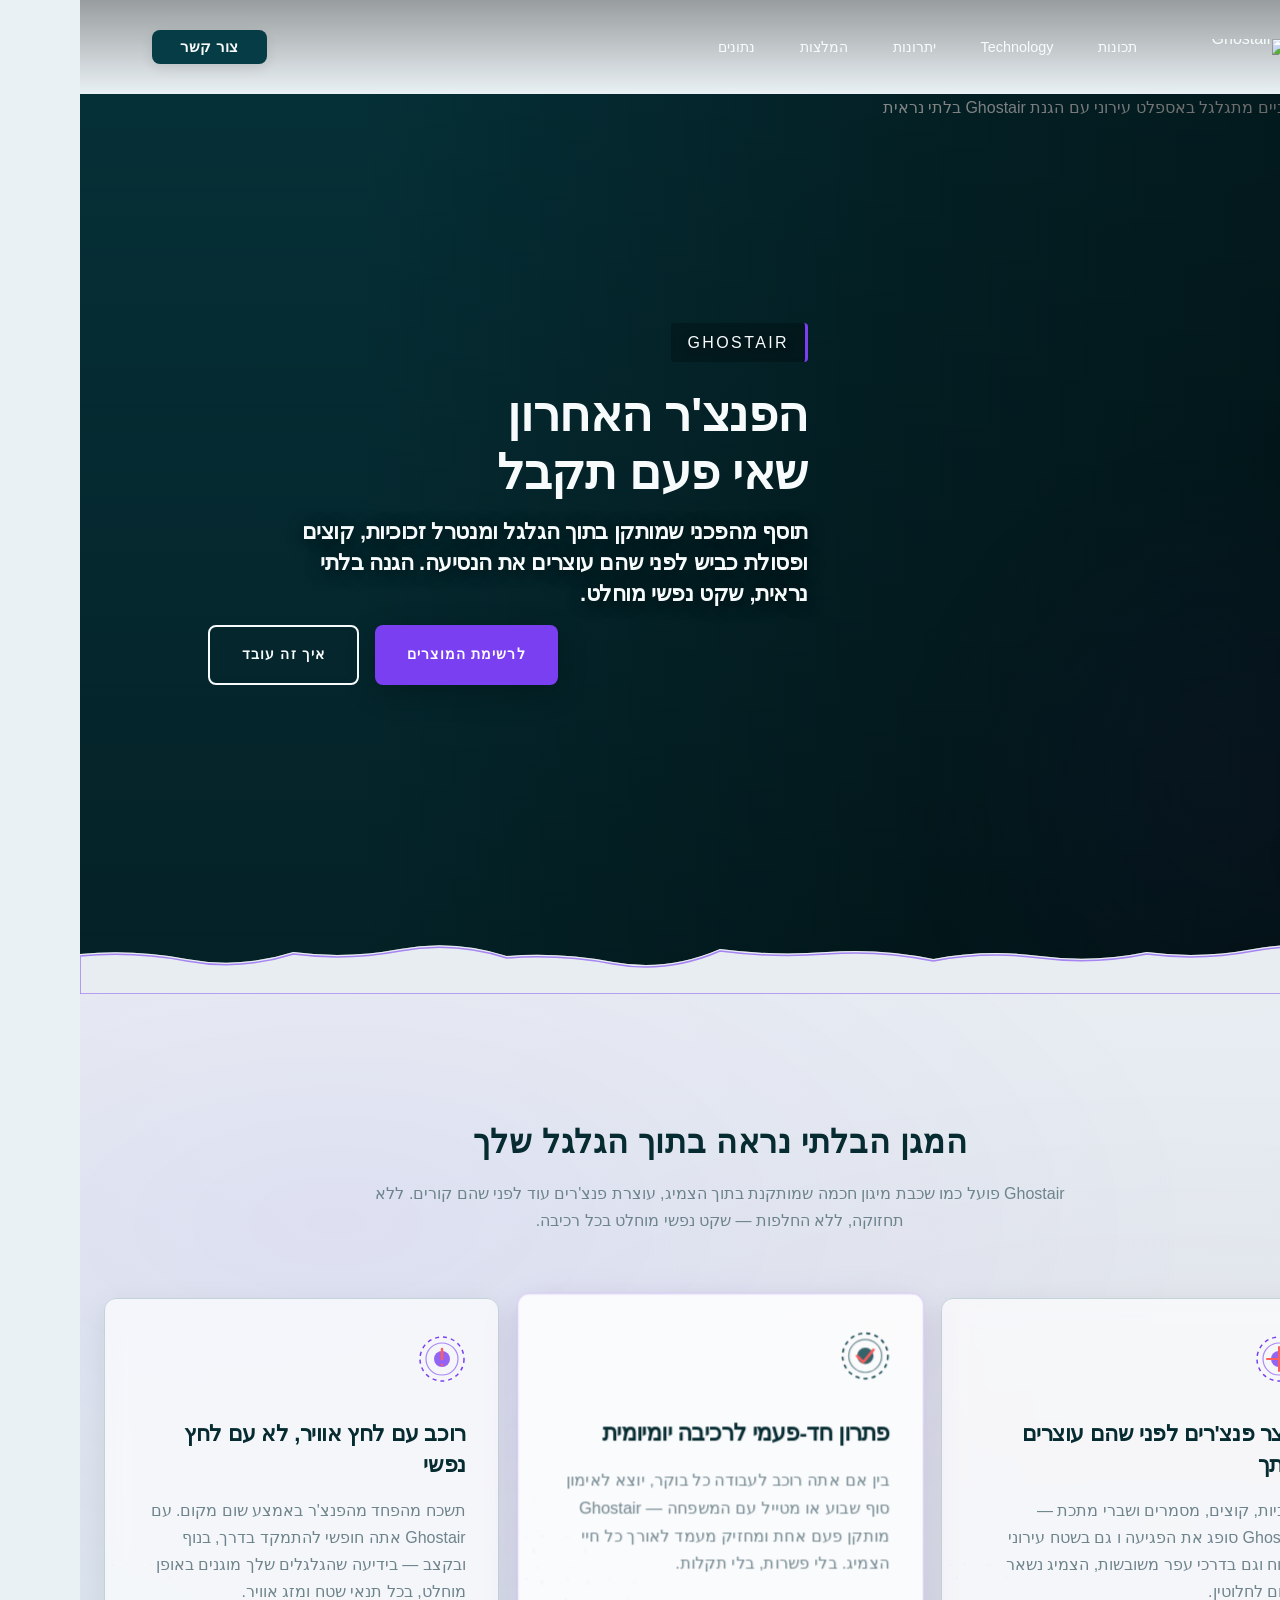
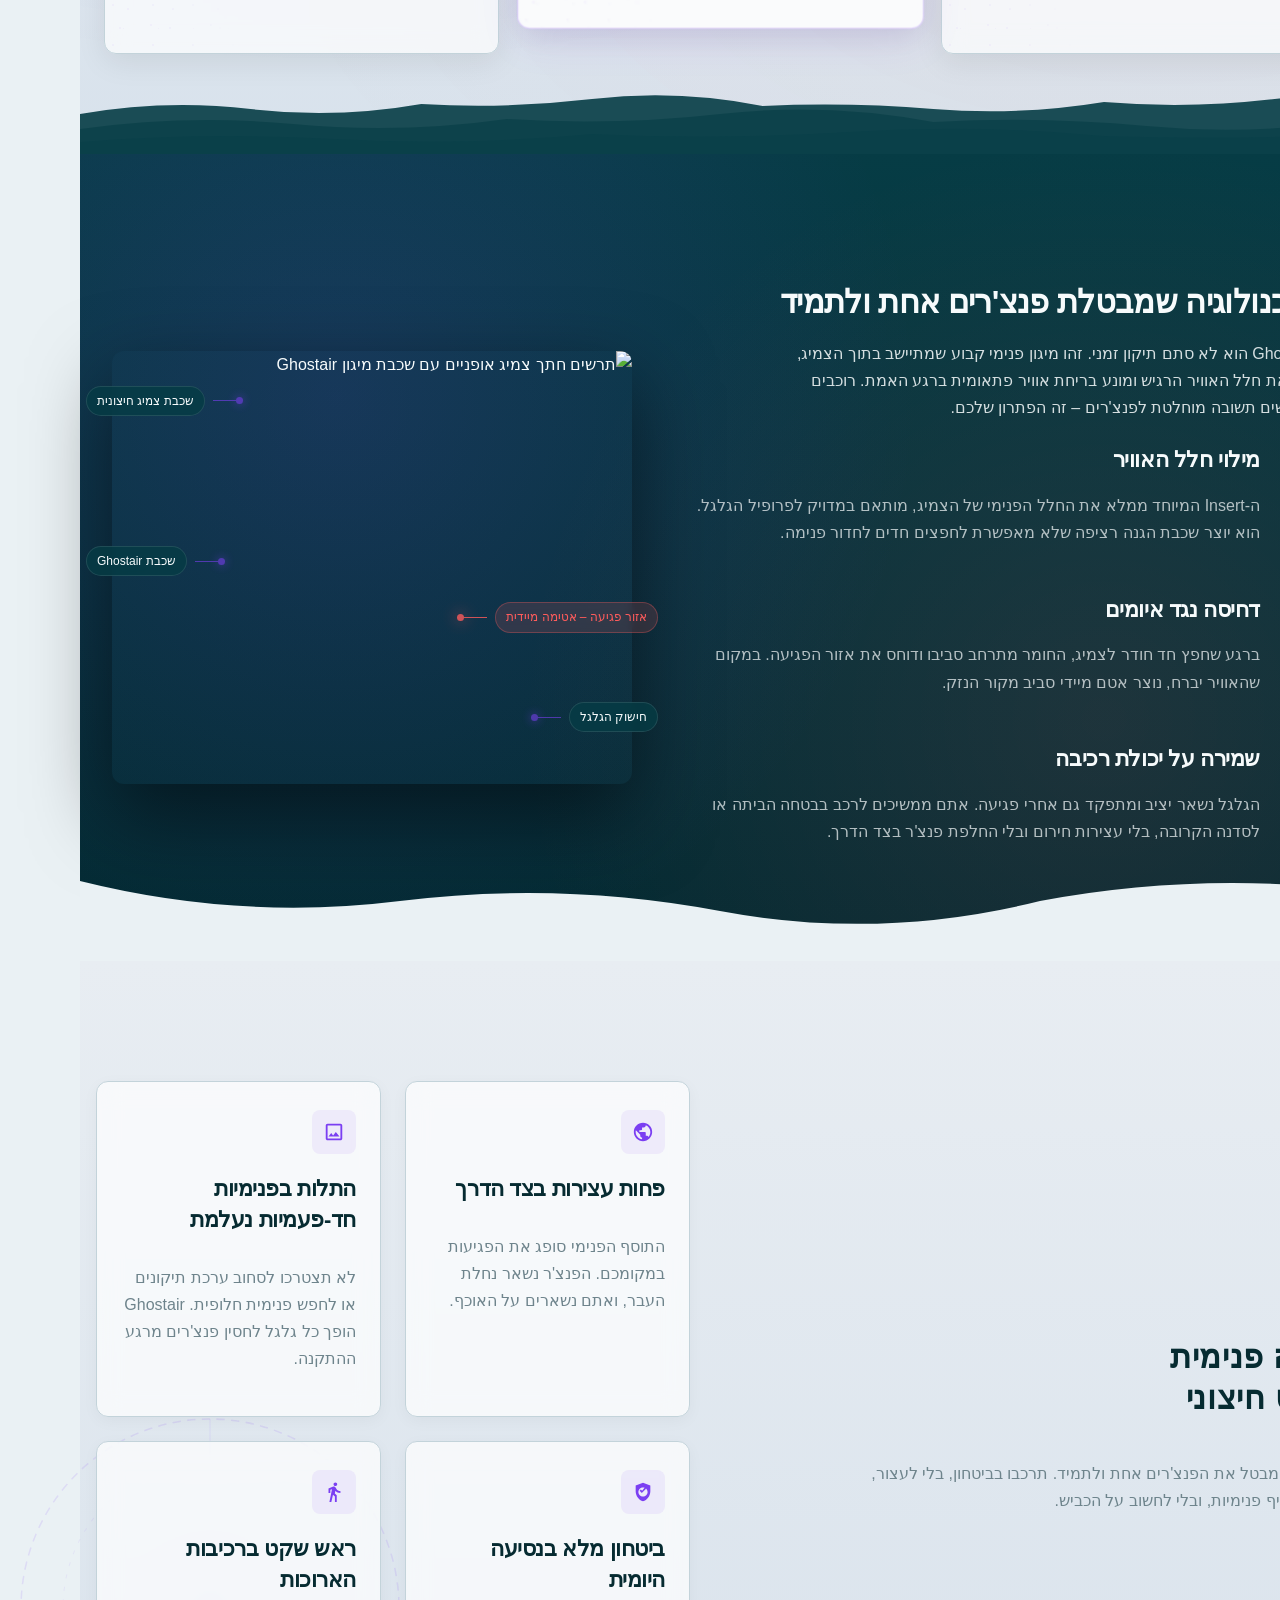
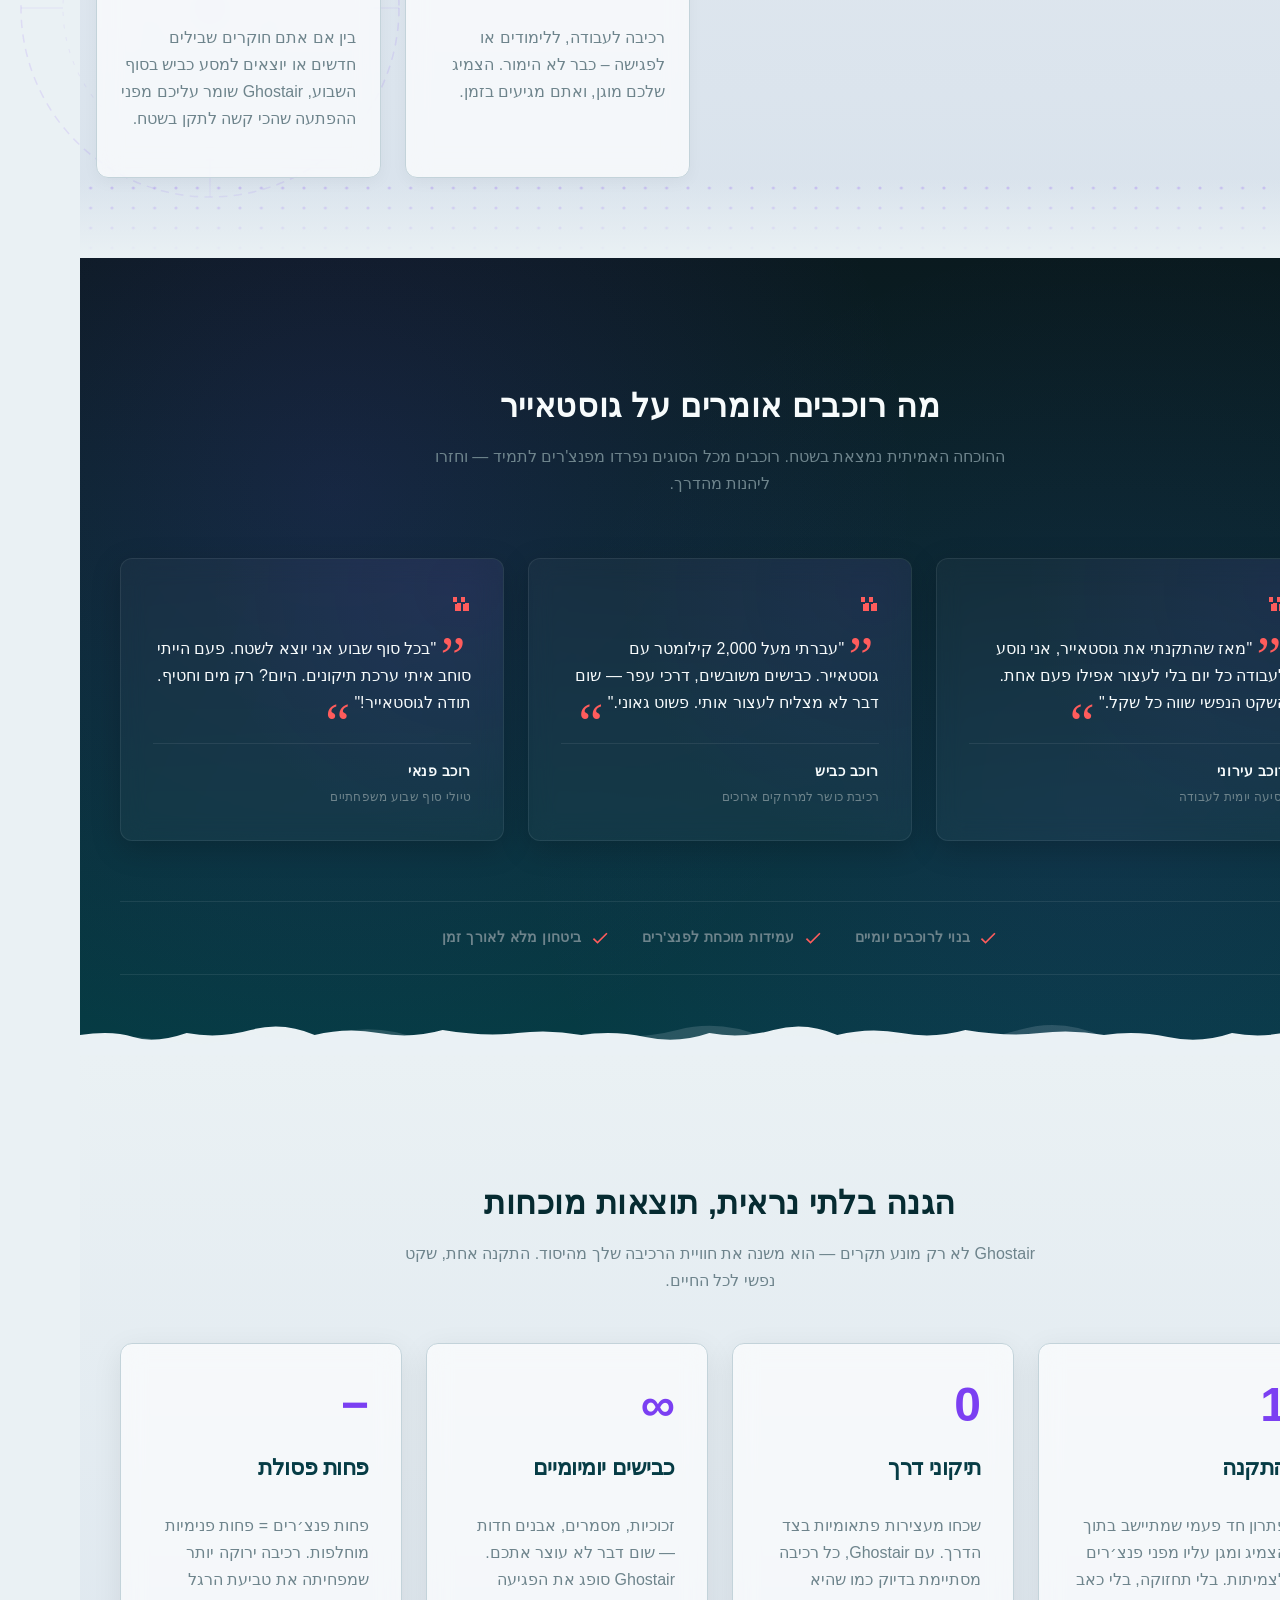
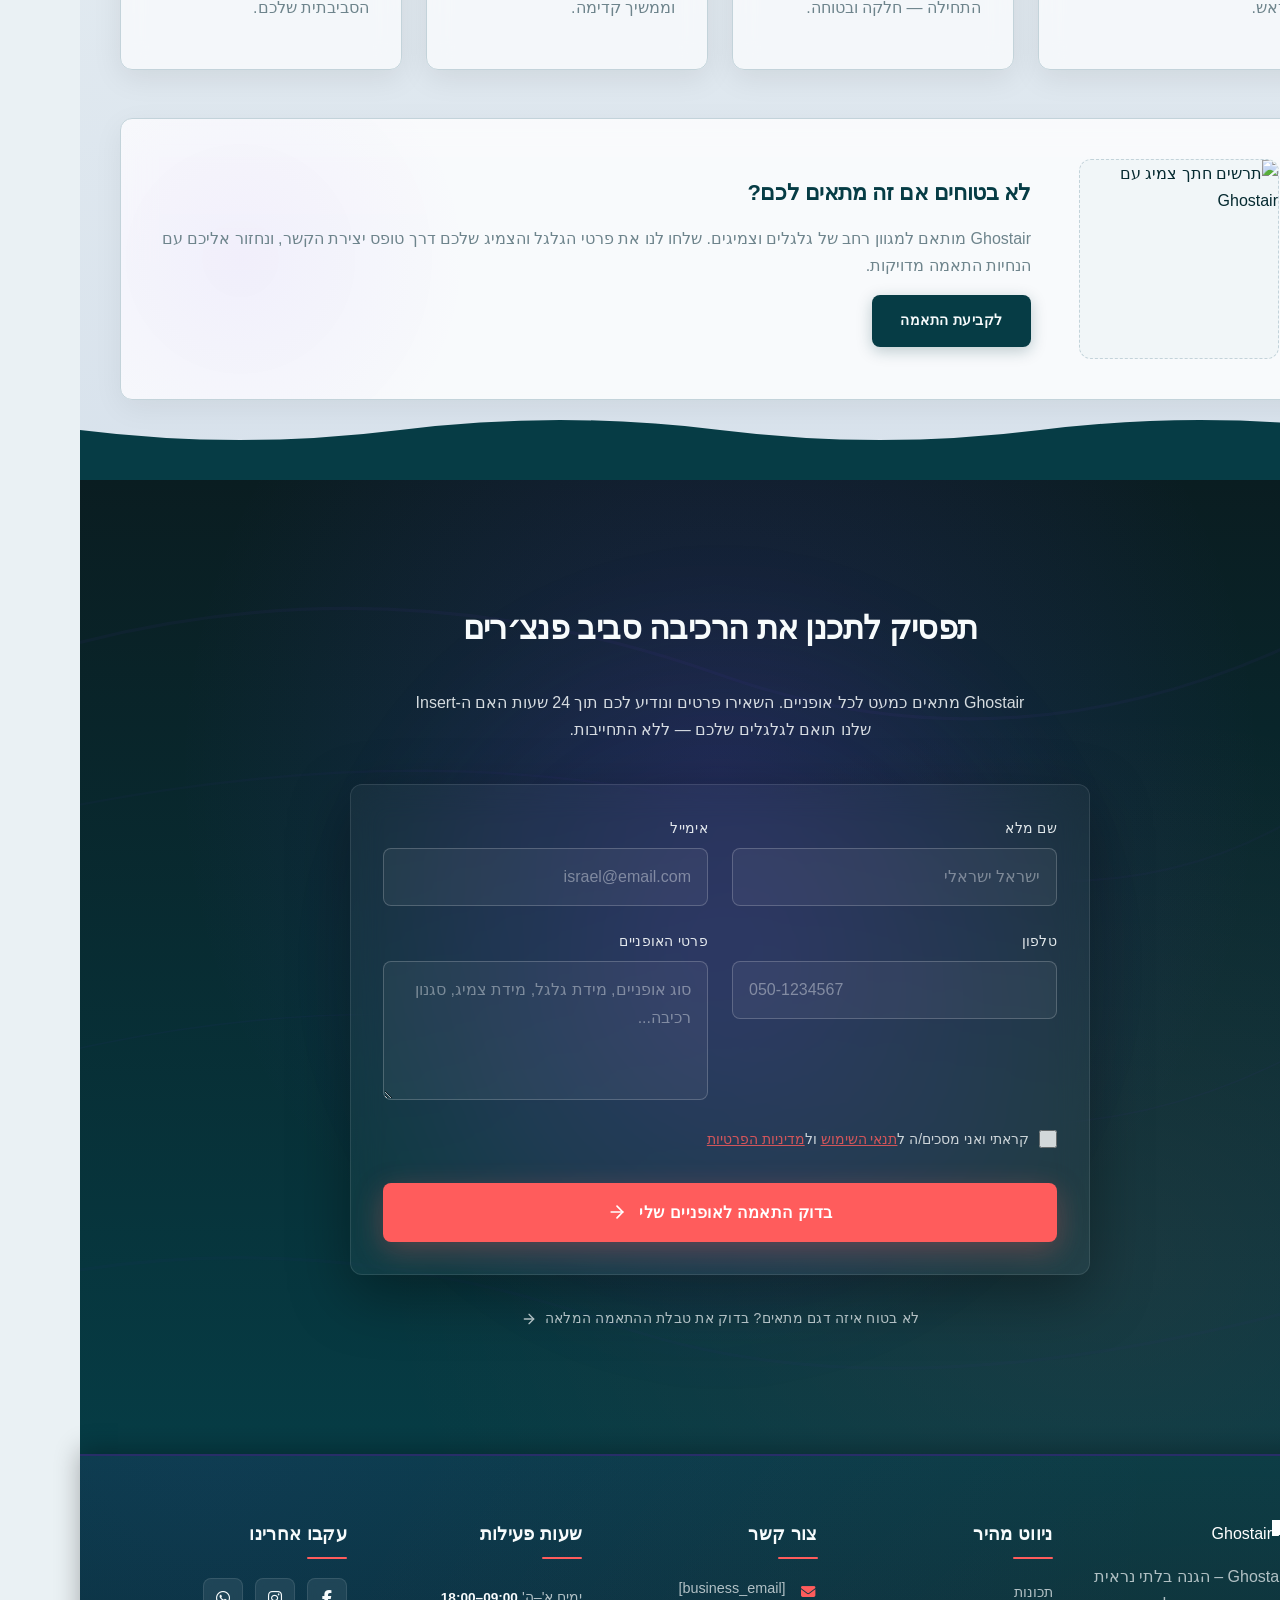
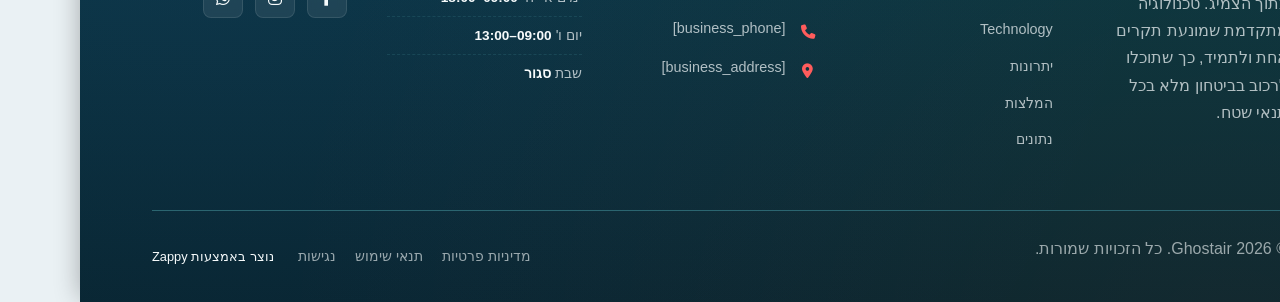
==== commit f0bb6812: "Incremental sync: 1 page(s) — text_edit" ====
--- a/index.html
+++ b/index.html
@@ -854,10 +854,10 @@
     </div>
 
     <!-- Cards Grid -->
-    <div class="index-features-section__grid">
+    <div class="index-features-section__grid" data-zappy-grid-align="start">
       
       <!-- Card 1: Puncture Prevention -->
-      <div class="index-features-section__card">
+      <div class="index-features-section__card" data-grid-item-index="0">
         <div class="index-features-section__card-icon">
           <svg data-element-type="icon" data-icon-type="svg" viewBox="0 0 48 48" fill="none" xmlns="http://www.w3.org/2000/svg">
             <circle cx="24" cy="24" r="22" stroke="currentColor" stroke-width="1.5" stroke-dasharray="4 4"></circle>
@@ -868,12 +868,12 @@
           </svg>
         </div>
         <h3 class="index-features-section__card-title">עוצר פנצ'רים לפני שהם עוצרים אותך</h3>
-        <p class="index-features-section__card-text">זכוכיות, קוצים, מסמרים ושברי מתכת — Ghostair סופג את הפגיעה ומונע מהחדירה להגיע לפנימית. גם בשטח עירוני קשוח וגם בדרכי עפר משובשות, הצמיג נשאר אטום לחלוטין.</p>
+        <p class="index-features-section__card-text" style="">זכוכיות, קוצים, מסמרים ושברי מתכת — Ghostair סופג את הפגיעה ו גם בשטח עירוני קשוח וגם בדרכי עפר משובשות, הצמיג נשאר אטום לחלוטין.</p>
         <div class="index-features-section__card-pattern" aria-hidden="true"></div>
       </div>
 
       <!-- Card 2: Daily Reliability (Emphasized Center Card) -->
-      <div class="index-features-section__card index-features-section__card--emphasized">
+      <div class="index-features-section__card index-features-section__card--emphasized" data-grid-item-index="1">
         <div class="index-features-section__card-icon">
           <svg data-element-type="icon" data-icon-type="svg" viewBox="0 0 48 48" fill="none" xmlns="http://www.w3.org/2000/svg">
             <circle cx="24" cy="24" r="22" stroke="currentColor" stroke-width="1.5" stroke-dasharray="4 4"></circle>
@@ -888,7 +888,7 @@
       </div>
 
       <!-- Card 3: Peace of Mind -->
-      <div class="index-features-section__card">
+      <div class="index-features-section__card" data-grid-item-index="2">
         <div class="index-features-section__card-icon">
           <svg data-element-type="icon" data-icon-type="svg" viewBox="0 0 48 48" fill="none" xmlns="http://www.w3.org/2000/svg">
             <circle cx="24" cy="24" r="22" stroke="currentColor" stroke-width="1.5" stroke-dasharray="4 4"></circle>
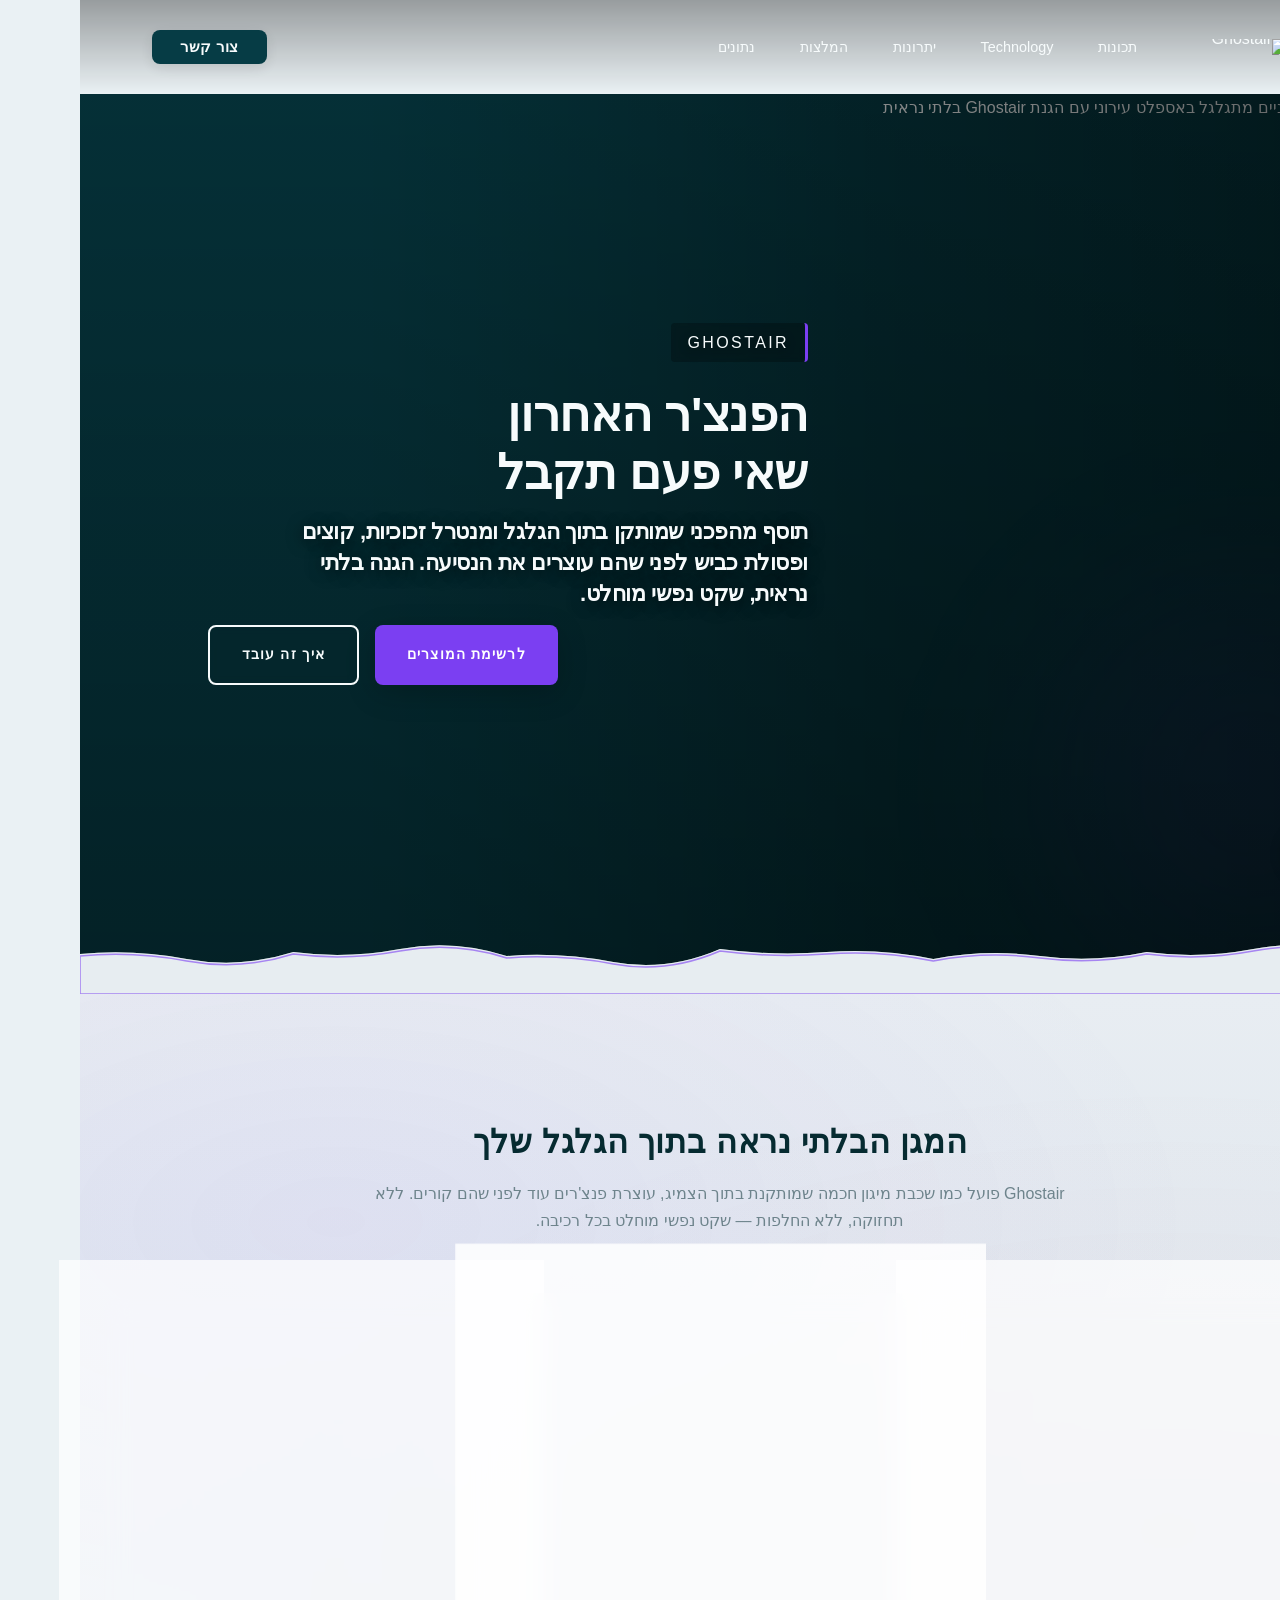
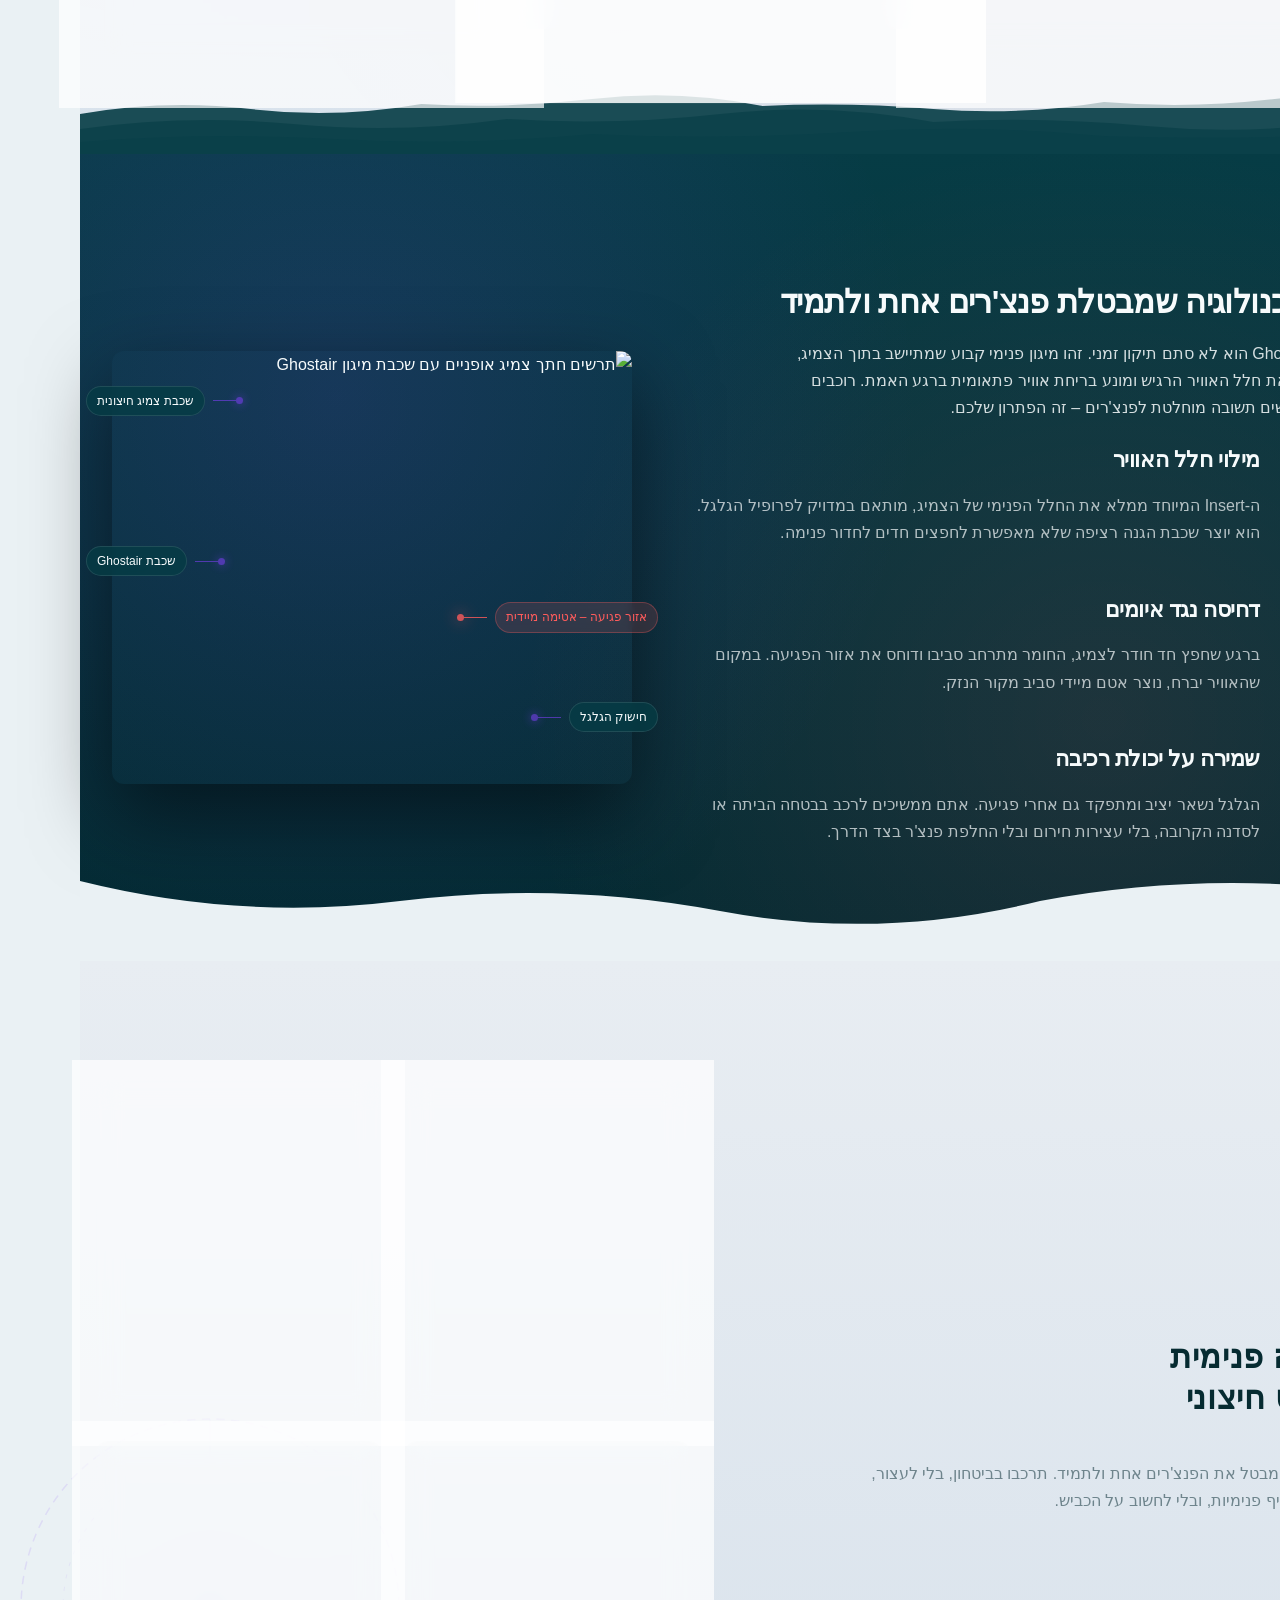
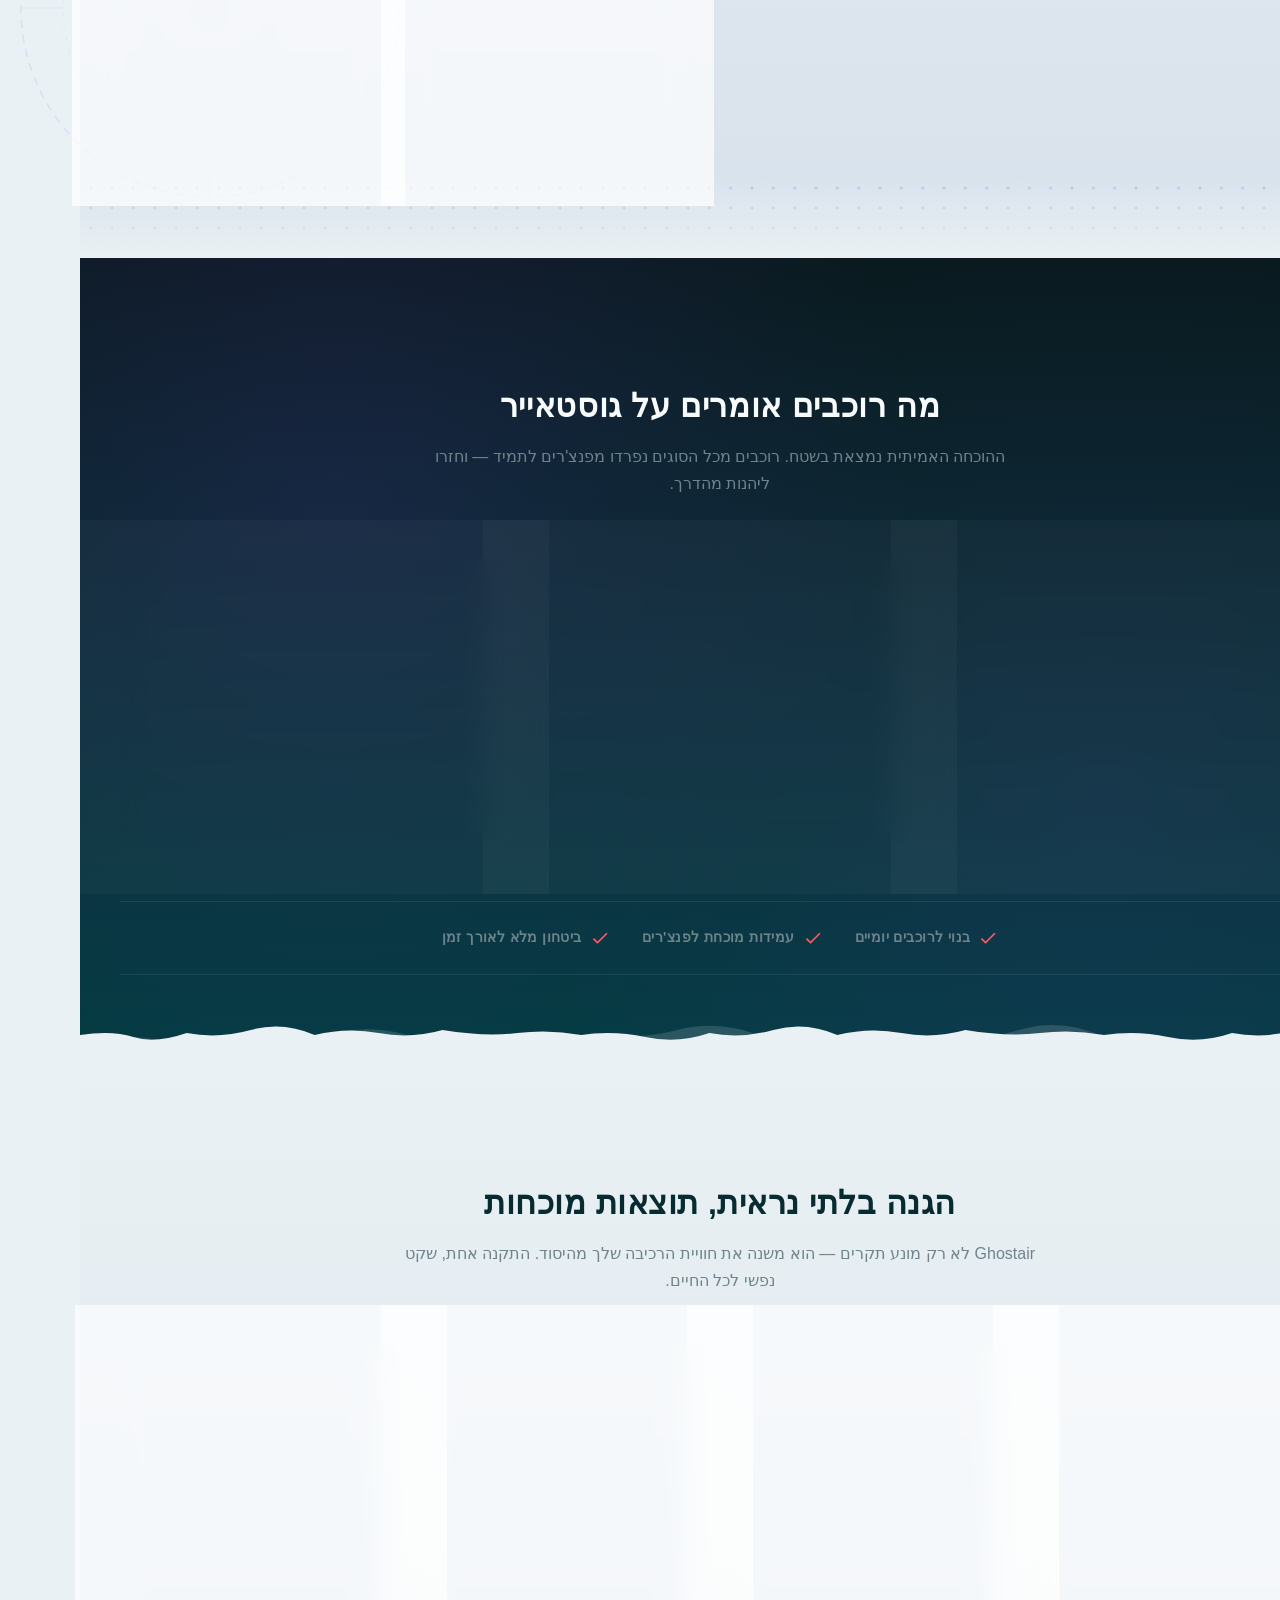
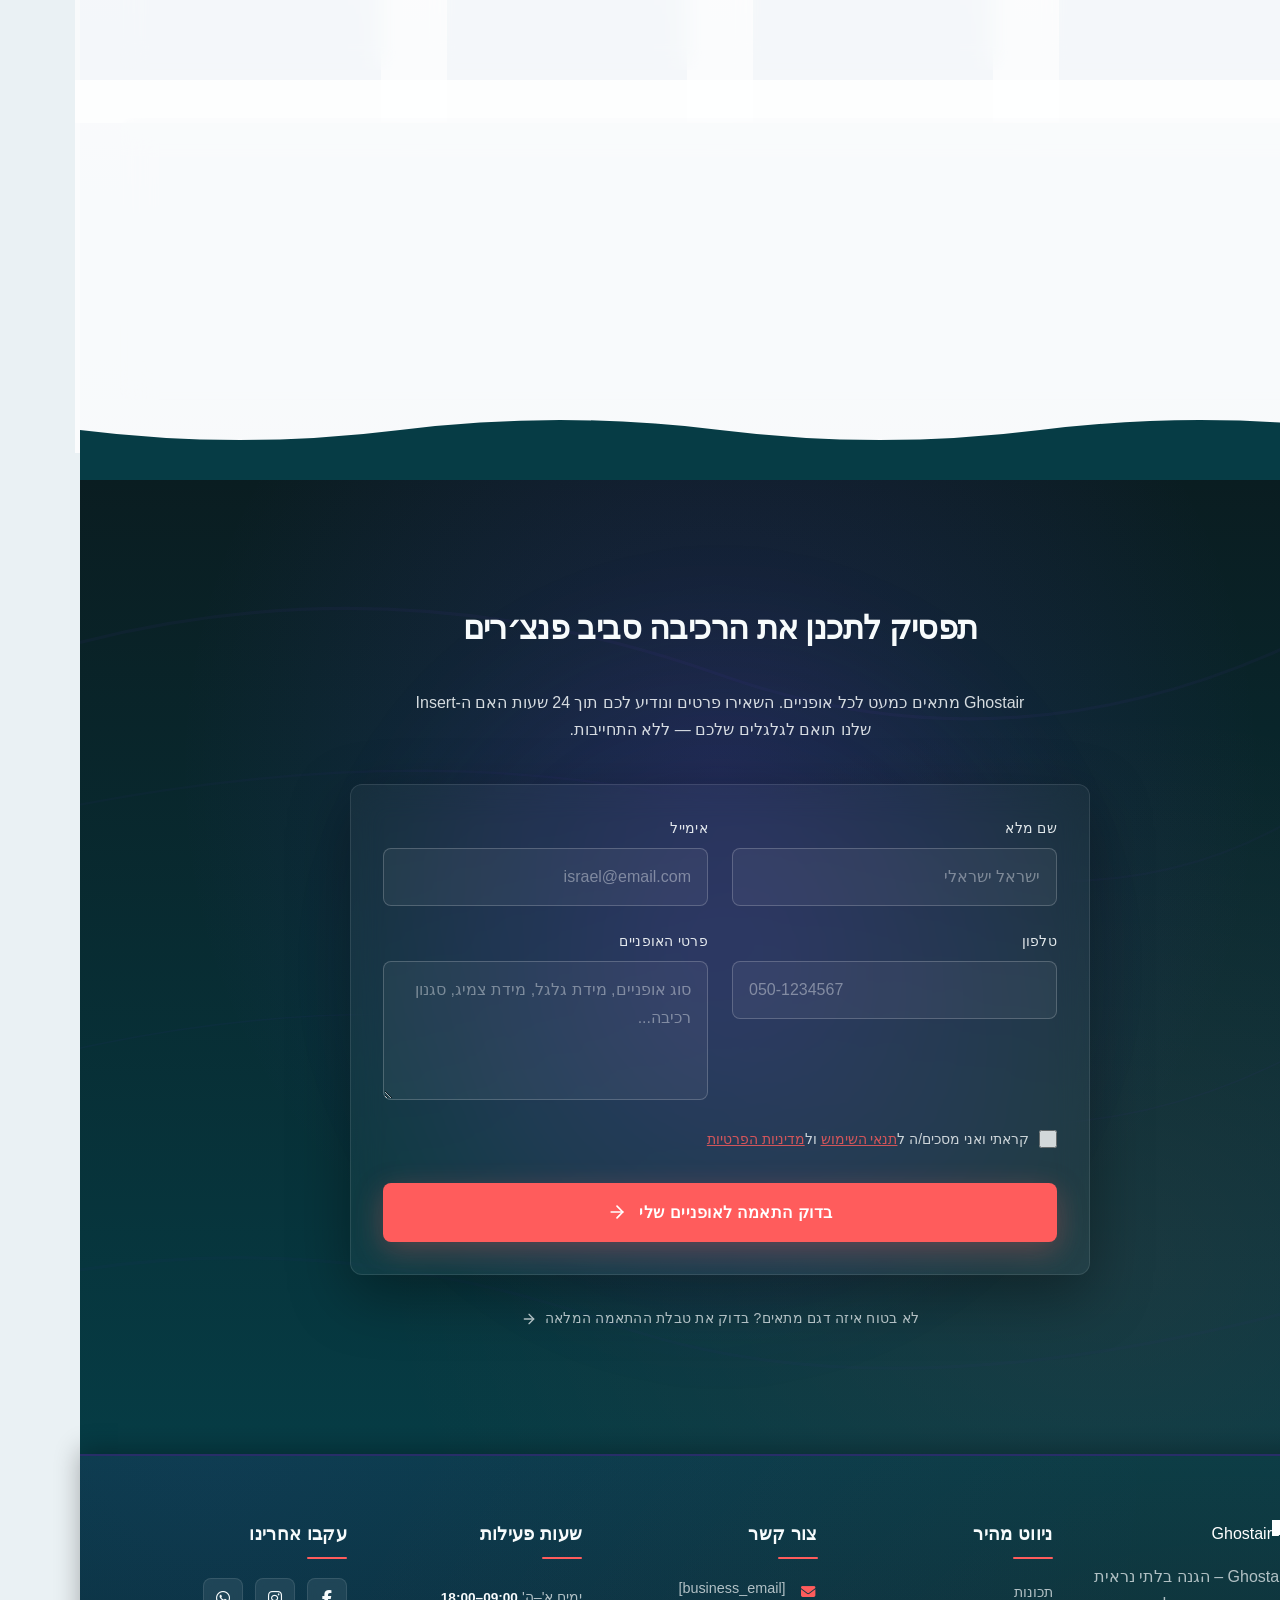
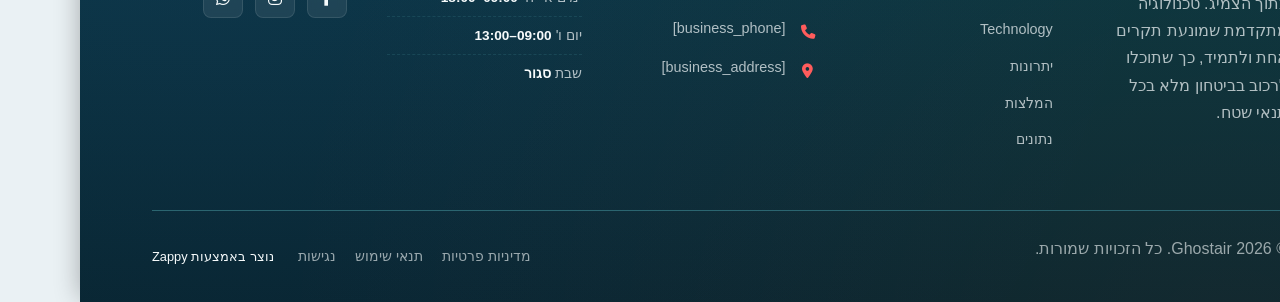
==== commit 88b56de9: "Incremental sync: 1 page(s) — text_edit" ====
--- a/index.html
+++ b/index.html
@@ -868,7 +868,7 @@
           </svg>
         </div>
         <h3 class="index-features-section__card-title">עוצר פנצ'רים לפני שהם עוצרים אותך</h3>
-        <p class="index-features-section__card-text" style="">זכוכיות, קוצים, מסמרים ושברי מתכת — Ghostair סופג את הפגיעה ו גם בשטח עירוני קשוח וגם בדרכי עפר משובשות, הצמיג נשאר אטום לחלוטין.</p>
+        <p class="index-features-section__card-text" style="">זכוכיות, קוצים, מסמרים ושברי מתכת — Ghostair סופג את הפגיעה מלהגיע לפנימית.<br>&nbsp;ו גם בשטח עירוני קשוח וגם בדרכי עפר משובשות, הצמיג נשאר אטום לחלוטין.</p>
         <div class="index-features-section__card-pattern" aria-hidden="true"></div>
       </div>
 
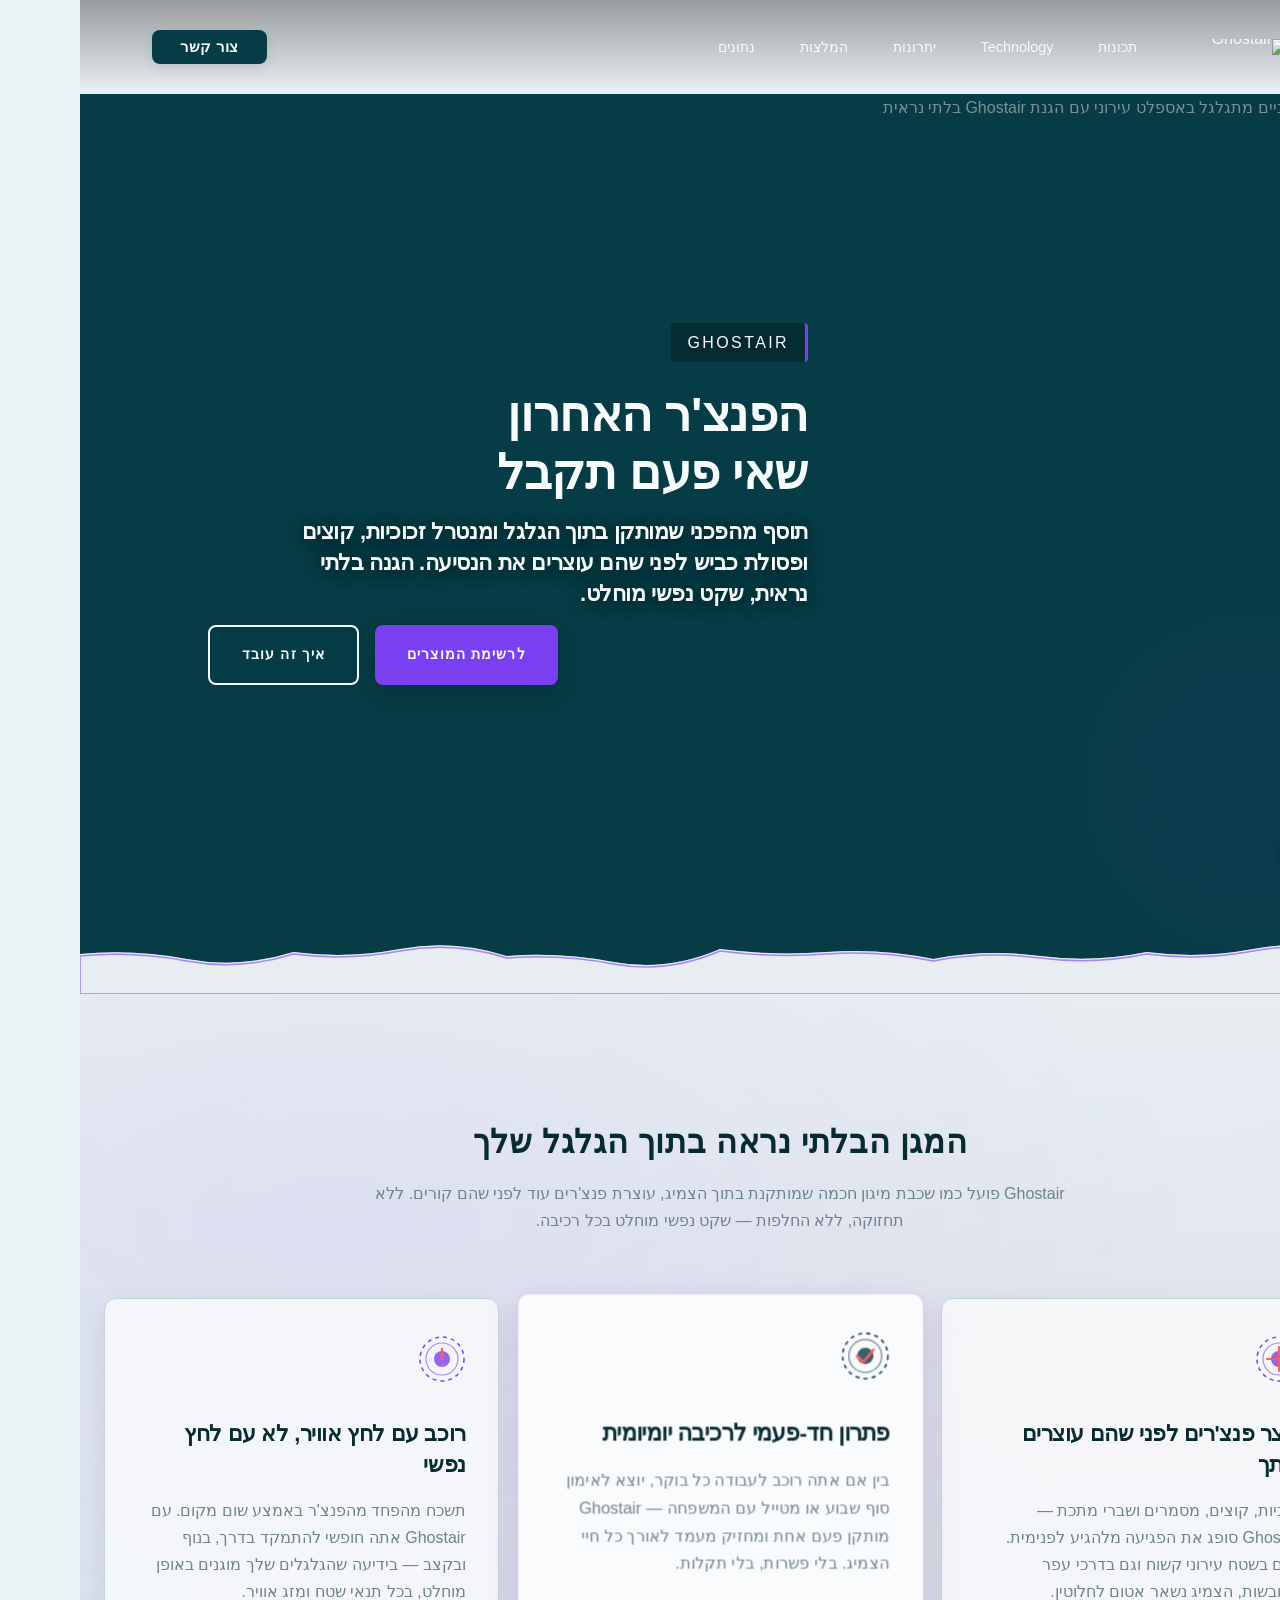
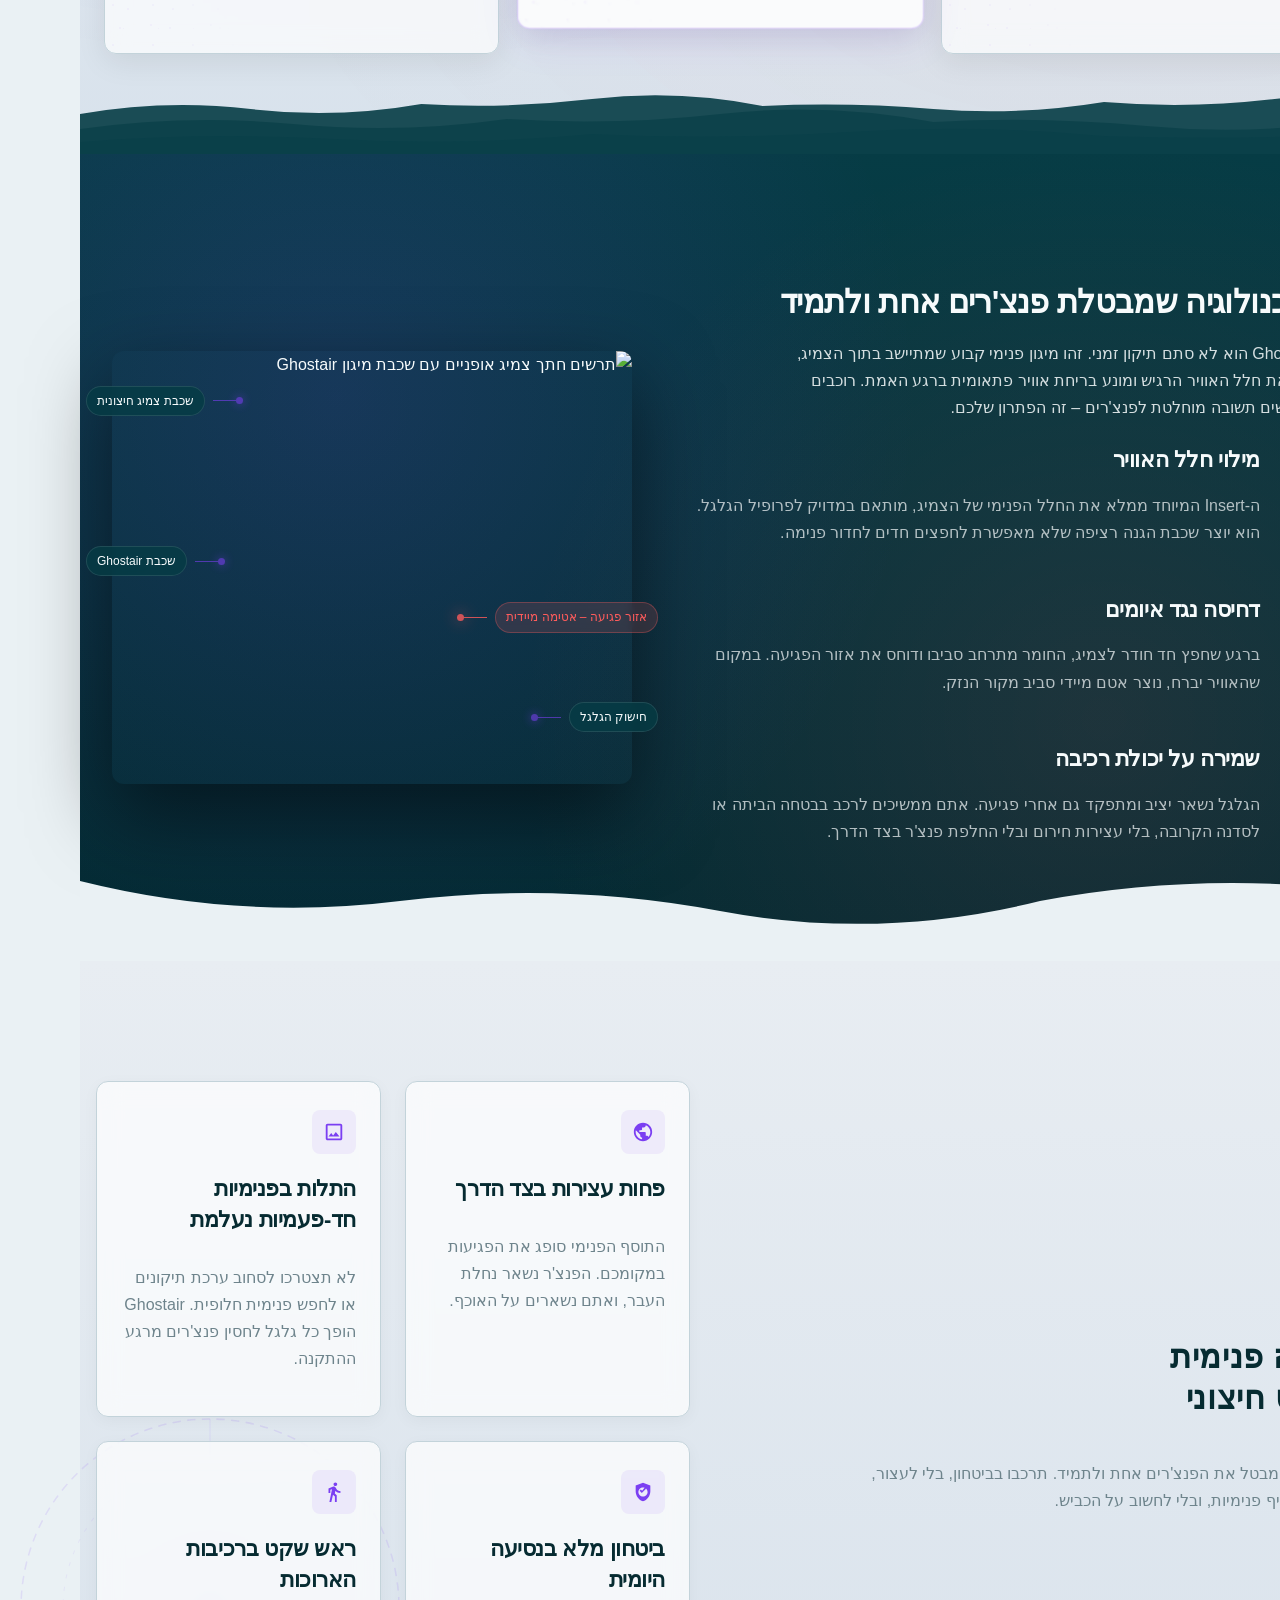
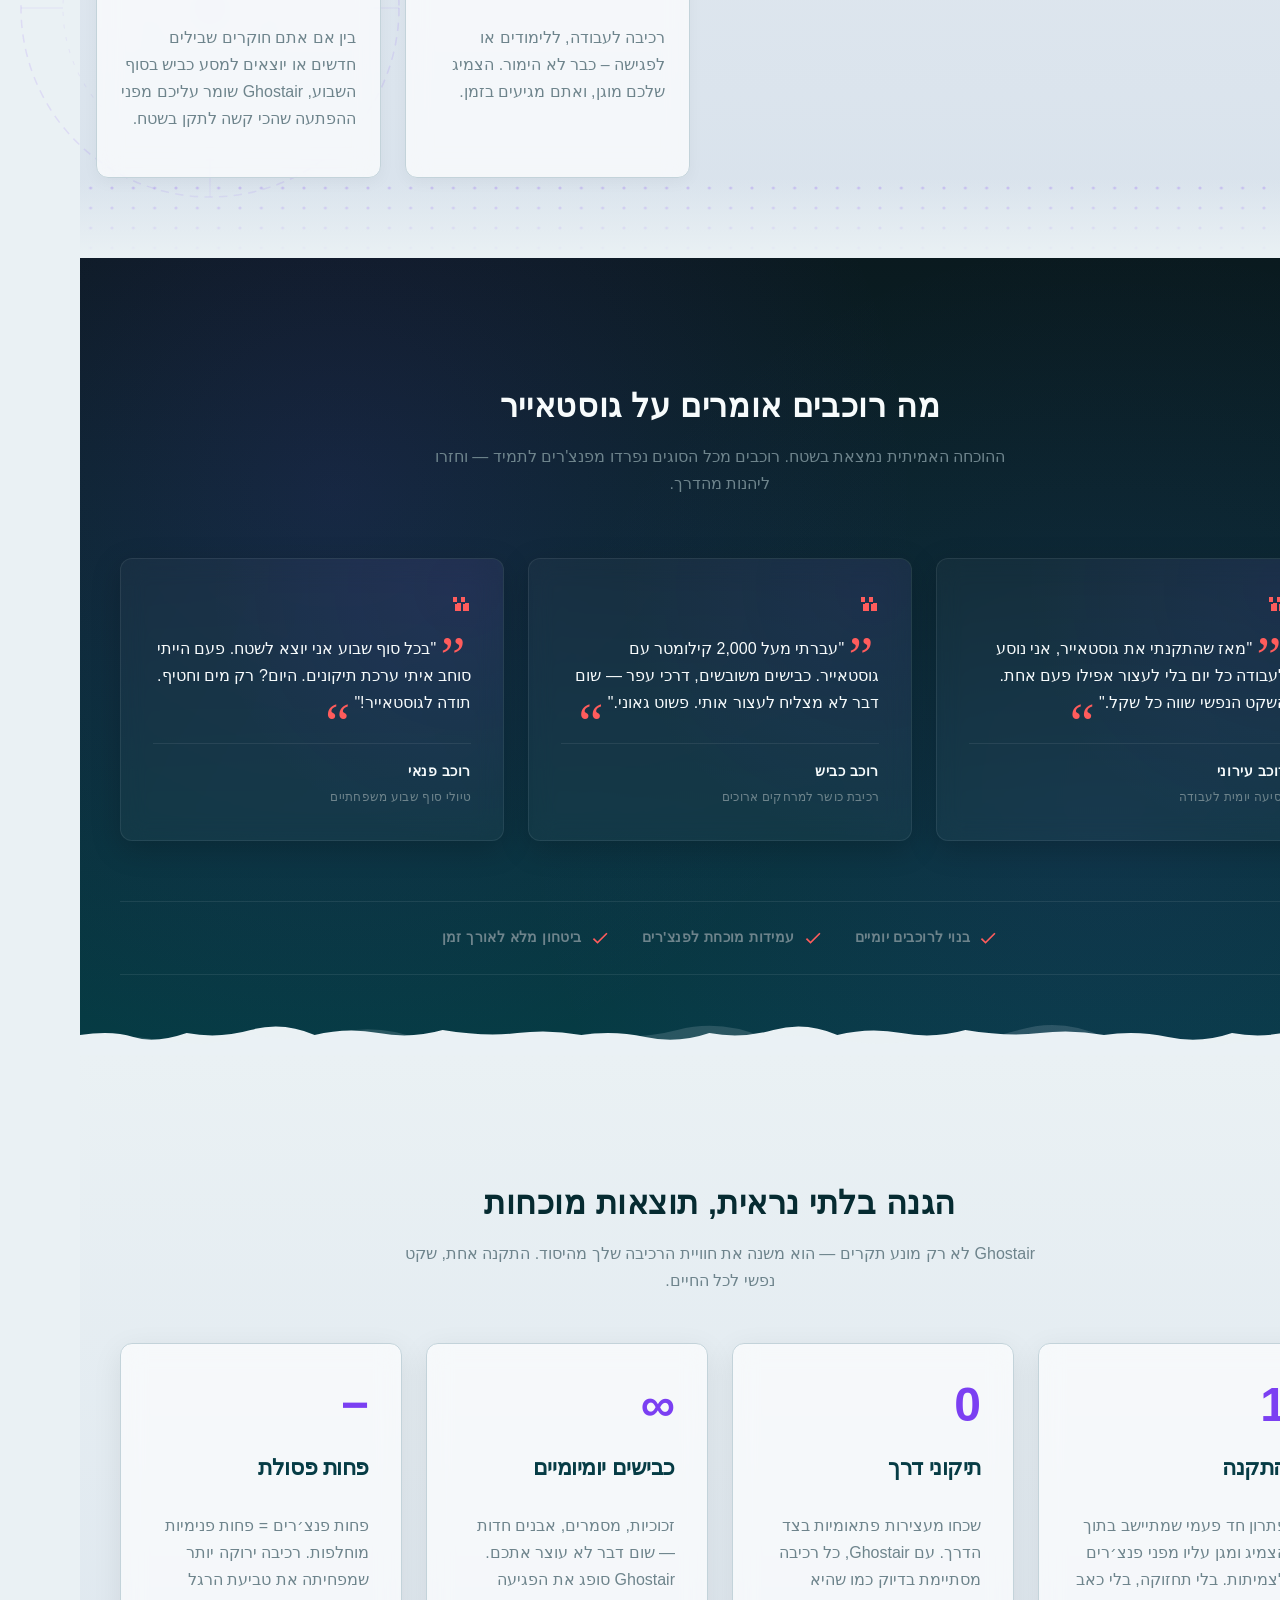
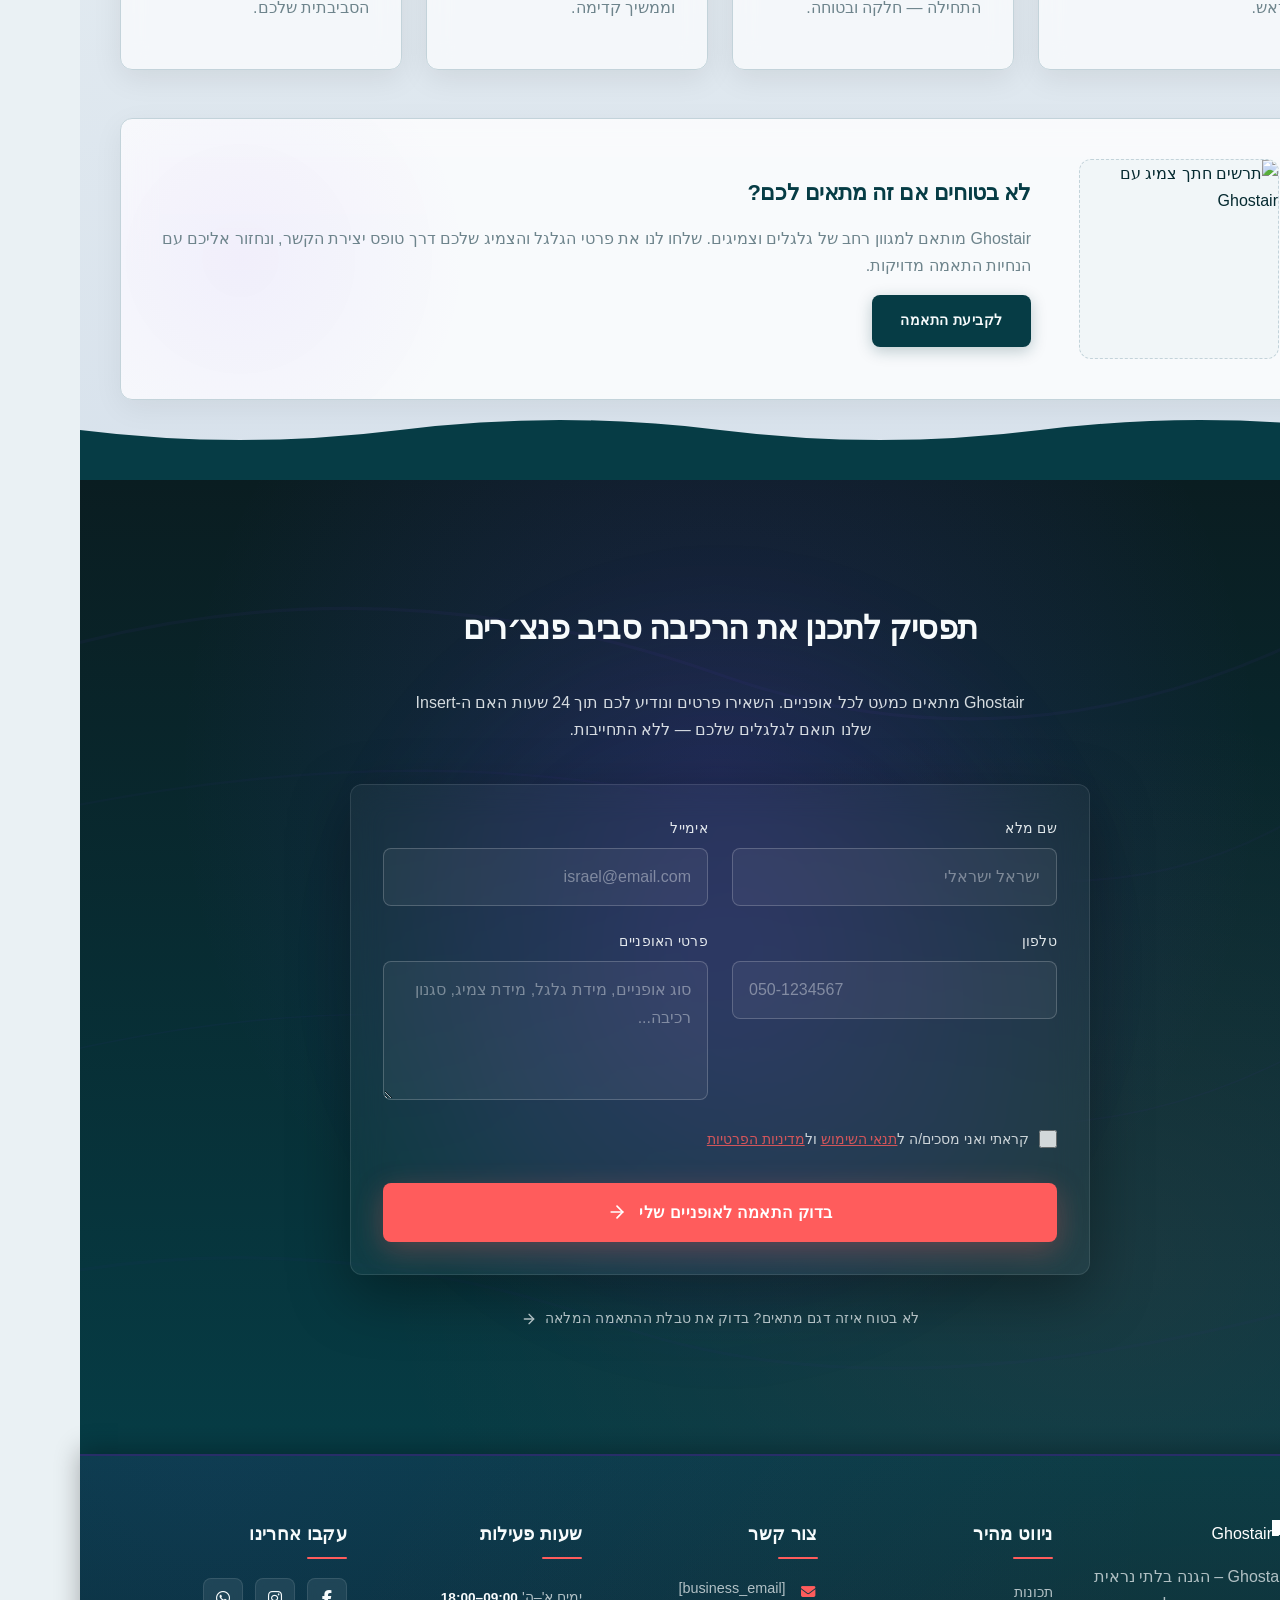
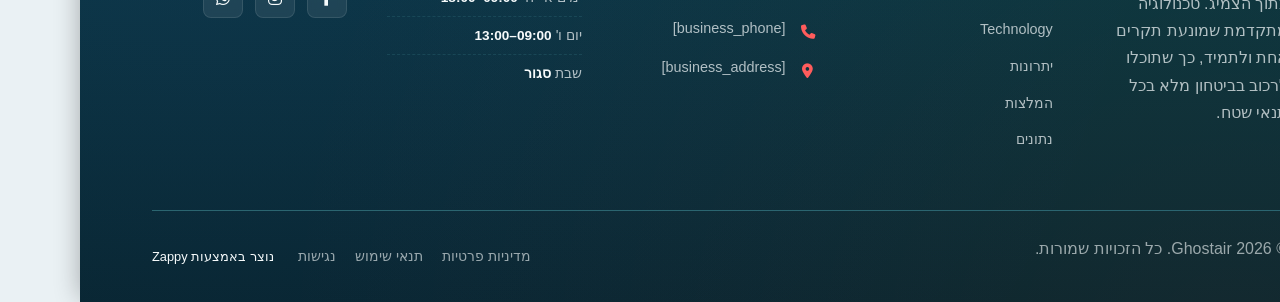
==== commit 1703b953: "Background sync: Progressive GitHub Sync" ====
--- a/index.html
+++ b/index.html
@@ -808,12 +808,12 @@
 </script>
   
   <main id="main">
-    <section data-band-index="0" id="hero" class="index-hero-section" data-layout-spec="בית-hero" data-hero-type="fullscreen-scrim">
+    <section data-band-index="0" id="hero" class="index-hero-section" data-layout-spec="בית-hero" data-hero-type="fullscreen-scrim" data-zappy-bg-overlay-color="#000000" data-zappy-bg-overlay-opacity="50">
     <!-- Background Media Layer -->
-    <img loading="eager" fetchpriority="high" data-hero-bg="true" data-placeholder="index-hero-image-1" data-context="A cinematic close-up of a bicycle wheel rolling through misty urban asphalt at dusk, with abstract airflow ribbons and subtle puncture particles being deflected around the tire. The atmosphere is bold, protective, and science-meets-cycling. Dark, moody, premium lighting." width="1200" height="600" src="/assets/site-index-hero-image-1.webp" alt="צמיג אופניים מתגלגל באספלט עירוני עם הגנת Ghostair בלתי נראית" class="index-hero-bg" data-hero-background="true" data-element-type="image" data-element-id="img-1783340221624-3054bfzbj" style="pointer-events: auto !important;">
+    <div data-zappy-zoom-wrapper="true" data-element-id="img-1783340221624-3054bfzbj" data-element-type="image" data-zappy-zoom-wrapper-width-mode="full" style="position: absolute !important; top: 0px !important; left: 0px !important; width: 100% !important; height: 100% !important; max-width: none !important; margin-left: 0px !important; margin-right: 0px !important; z-index: 1 !important; overflow: hidden !important;" data-zappy-zoom-clip="true" data-zappy-wrapper-margins-applied="true" data-zappy-zoom-wrapper-align="center" data-zappy-zoom-wrapper-width="384px" data-zappy-zoom-wrapper-height="650px"><img fetchpriority="high" data-hero-bg="true" data-placeholder="index-hero-image-1" data-context="A cinematic close-up of a bicycle wheel rolling through misty urban asphalt at dusk, with abstract airflow ribbons and subtle puncture particles being deflected around the tire. The atmosphere is bold, protective, and science-meets-cycling. Dark, moody, premium lighting." width="1200" height="600" src="/assets/site-index-hero-image-1-1783340631577-b4rvrw.webp?v=1783340634194" alt="צמיג אופניים מתגלגל באספלט עירוני עם הגנת Ghostair בלתי נראית" class="index-hero-bg" data-hero-background="true" data-element-type="image" data-element-id="img-1783340221624-3054bfzbj" style="object-position: 57% 74% !important; pointer-events: auto !important; margin: 0px !important; position: absolute !important; left: 0% !important; top: 0% !important; width: 100% !important; height: 100% !important; max-width: none !important; max-height: none !important; display: block !important; object-fit: cover !important;" data-zappy-zoom="1" data-zappy-original-width="384" data-zappy-original-height="650.4666748046875" data-zappy-object-position="57% 74%" data-zappy-hero-img-base-opacity="1" data-zappy-hero-img-base-blend="normal"></div>
 
     <!-- Scrim Overlay Layer -->
-    <div class="index-hero-scrim" aria-hidden="true"></div>
+    <div class="index-hero-scrim" aria-hidden="true" data-zappy-scrim-base-opacity="92" data-zappy-gradient-scrim="true" style="opacity: 0.543478;"></div>
 
     <!-- Decorative Motifs -->
     <div class="index-hero-purple-blob" aria-hidden="true"></div>
@@ -824,7 +824,7 @@
         <h1 class="index-hero-headline">הפנצ'ר האחרון<br>שאי פעם תקבל</h1>
         <h3 class="index-hero-subtitle">תוסף מהפכני שמותקן בתוך הגלגל ומנטרל זכוכיות, קוצים ופסולת כביש לפני שהם עוצרים את הנסיעה. הגנה בלתי נראית, שקט נפשי מוחלט.</h3>
         <div class="index-hero-cta-group">
-            <a href="#contact" class="index-hero-cta-primary" data-native-element="true" data-element-id="btn-1783340267938-anyxeerbh" data-element-type="button" style="outline: none;">לרשימת המוצרים</a>
+            <a href="#contact" class="index-hero-cta-primary" data-native-element="true" data-element-id="btn-1783340267938-anyxeerbh" data-element-type="button" style="outline: none; background-color: rgb(123, 63, 242) !important; background-image: none !important; border-color: rgb(123, 63, 242) !important; color: rgb(255, 255, 255) !important;">לרשימת המוצרים</a>
             <a href="#technology" class="index-hero-cta-secondary" data-native-element="true" data-element-id="btn-1783340300787-iixfww8v9" data-element-type="button" style="outline: none; color: rgb(247, 251, 252) !important; border-color: rgb(247, 251, 252) !important; background-color: transparent !important; background-image: none !important;">איך זה עובד</a>
         </div>
     </div>
@@ -868,7 +868,7 @@
           </svg>
         </div>
         <h3 class="index-features-section__card-title">עוצר פנצ'רים לפני שהם עוצרים אותך</h3>
-        <p class="index-features-section__card-text" style="">זכוכיות, קוצים, מסמרים ושברי מתכת — Ghostair סופג את הפגיעה מלהגיע לפנימית.<br>&nbsp;ו גם בשטח עירוני קשוח וגם בדרכי עפר משובשות, הצמיג נשאר אטום לחלוטין.</p>
+        <p class="index-features-section__card-text" >זכוכיות, קוצים, מסמרים ושברי מתכת — Ghostair סופג את הפגיעה מלהגיע לפנימית.<br>&nbsp;ו גם בשטח עירוני קשוח וגם בדרכי עפר משובשות, הצמיג נשאר אטום לחלוטין.</p>
         <div class="index-features-section__card-pattern" aria-hidden="true"></div>
       </div>
 
@@ -1461,5 +1461,147 @@
       if(!hasDH){window.removeEventListener('scroll',onS);window.removeEventListener('resize',onS);applyScrolled();window._zappyNavNoDarkHero=true;}
     })();
     </script>
+
+    <script>
+    (function(){
+      var _applied=false;
+      function _isHeroBg(w){var img=w.querySelector('img');if(img&&(img.getAttribute('data-hero-bg')==='true'||img.getAttribute('data-hero-background')==='true'))return true;var p=(w.style.position||'').replace(/\s*!important\s*/g,'').trim();var ww=(w.style.width||'').replace(/\s*!important\s*/g,'').trim();var hh=(w.style.height||'').replace(/\s*!important\s*/g,'').trim();return p==='absolute'&&ww==='100%'&&hh==='100%';}
+      function fixDesktopWrappers(){
+        // No-op: desktop wrapper restoration is handled by ZAPPY_PUBLISHED_ZOOM_WRAPPER_RUNTIME
+        // in script.js (restoreWrapperDimensions). The old inflation logic here was expanding
+        // small wrappers (e.g. 139px logo wrappers) to their parent width, conflicting with
+        // the correct stored dimensions.
+      }
+      function _parsePos(s){var x=50,y=50;try{var m=(s||'').match(/(-?d+(?:.d+)?)%s+(-?d+(?:.d+)?)%/);if(m){x=parseFloat(m[1]);y=parseFloat(m[2]);}}catch(e){}if(!isFinite(x))x=50;if(!isFinite(y))y=50;return{x:Math.max(0,Math.min(100,x)),y:Math.max(0,Math.min(100,y))};}
+      function _coverPct(iA,cA){if(!isFinite(iA)||iA<=0||!isFinite(cA)||cA<=0)return{w:100,h:100};if(iA>=cA)return{w:(iA/cA)*100,h:100};return{w:100,h:(cA/iA)*100};}
+      function applyMobile(){
+        if(_applied)return;_applied=true;
+        document.querySelectorAll('[data-zappy-zoom-wrapper="true"]').forEach(function(w){
+          if(_isHeroBg(w))return;
+          var cw=w.style.getPropertyValue('width');
+          var _sW=parseFloat(w.getAttribute('data-zappy-zoom-wrapper-width'))||0;
+          var _sH=parseFloat(w.getAttribute('data-zappy-zoom-wrapper-height'))||0;
+          if(!cw&&!(_sW>0&&_sH>0))return;
+          if(!w._zappyDesktop)w._zappyDesktop={wStyle:w.getAttribute('style')};
+          var img=w.querySelector('img');
+          if(!img)return;
+          if(!img._zappyDesktop)img._zappyDesktop={src:img.getAttribute('src'),style:img.getAttribute('style')};
+          var mobileZoomStr=img.getAttribute('data-zappy-mobile-zoom');
+          var mobileZoom=parseFloat(mobileZoomStr);
+          var mobileSrc=img.getAttribute('data-zappy-mobile-src');
+          var mobilePos=img.getAttribute('data-zappy-mobile-object-position');
+          var parentOvf=w.parentElement?((w.parentElement.style.overflow||'')+(window.getComputedStyle(w.parentElement).overflow||'')).trim():'';
+          var inConstrainedParent=parentOvf.indexOf('hidden')!==-1||parentOvf.indexOf('clip')!==-1;
+          if(inConstrainedParent){
+            w.style.setProperty('max-width','100%','important');
+          }else{
+            w.style.setProperty('width','100%','important');
+            w.style.setProperty('max-width','100%','important');
+          }
+          if(mobileSrc)img.src=mobileSrc;
+          function _applyZoomCrop(_img,_w,_ePos,_eZoom){
+            var rect=_w.getBoundingClientRect();
+            if(!rect||!rect.width||!rect.height)return;
+            var nW=_img.naturalWidth||0,nH=_img.naturalHeight||0;
+            if(!(nW>0&&nH>0))return;
+            var iA=nW/nH,cA=rect.width/rect.height;
+            var cv=_coverPct(iA,cA);
+            var wP=100,hP=100;
+            if(_eZoom>=1){wP=cv.w*_eZoom;hP=cv.h*_eZoom;}
+            else{var t2=(_eZoom-0.5)/0.5;if(!isFinite(t2))t2=0;t2=Math.max(0,Math.min(1,t2));wP=100+t2*(cv.w-100);hP=100+t2*(cv.h-100);}
+            var p2=_parsePos(_ePos);
+            var lP=(100-wP)*(p2.x/100);
+            var tP=(100-hP)*(p2.y/100);
+            _img.style.setProperty('position','absolute','important');
+            _img.style.setProperty('left',lP+'%','important');
+            _img.style.setProperty('top',tP+'%','important');
+            _img.style.setProperty('width',wP+'%','important');
+            _img.style.setProperty('height',hP+'%','important');
+            _img.style.setProperty('max-width','none','important');
+            _img.style.setProperty('max-height','none','important');
+            _img.style.setProperty('display','block','important');
+            _img.style.setProperty('object-fit',_eZoom<1?'fill':'cover','important');
+            _img.style.setProperty('transform','none','important');
+            _img.style.setProperty('margin','0','important');
+          }
+          if(_sW>0&&_sH>0){
+            var effZoom=(isFinite(mobileZoom)&&mobileZoom>0)?mobileZoom:(parseFloat(img.getAttribute('data-zappy-zoom'))||1);
+            var effPos=mobilePos||img.getAttribute('data-zappy-object-position')||img.style.objectPosition||'50% 50%';
+            w.style.setProperty('overflow','hidden','important');
+            w.style.setProperty('position','relative','important');
+            w.style.setProperty('width','100%','important');
+            w.style.setProperty('max-width','100%','important');
+            if(_sW>0&&_sH>0){w.style.setProperty('padding-bottom','0','important');w.style.setProperty('aspect-ratio',_sW+'/'+_sH,'important');w.style.setProperty('height','auto','important');}
+            _applyZoomCrop(img,w,effPos,effZoom);
+            if(!(img.complete&&img.naturalWidth>0)){
+              (function(_i,_w2,_p,_z){_i.addEventListener('load',function _ol(){_i.removeEventListener('load',_ol);try{_applyZoomCrop(_i,_w2,_p,_z);}catch(e){}});
+              })(img,w,effPos,effZoom);
+            }
+          }else{
+            if(!inConstrainedParent)w.style.setProperty('height','auto','important');
+            img.style.setProperty('position','relative','important');
+            img.style.setProperty('width','100%','important');
+            img.style.setProperty('height','auto','important');
+            img.style.setProperty('max-width','100%','important');
+            img.style.setProperty('max-height',inConstrainedParent?'none':'400px','important');
+            img.style.setProperty('object-fit','cover','important');
+            img.style.setProperty('left','0','important');
+            img.style.setProperty('top','0','important');
+            img.style.setProperty('transform','none','important');
+          }
+        });
+        document.querySelectorAll('img[data-zappy-mobile-src],img[data-zappy-mobile-object-position],img[data-zappy-mobile-zoom]').forEach(function(img){
+          var zw=img.closest('[data-zappy-zoom-wrapper="true"]');
+          if(zw&&!_isHeroBg(zw))return;
+          if(!img._zappyDesktop)img._zappyDesktop={src:img.getAttribute('src'),style:img.getAttribute('style')};
+          var mobileSrc=img.getAttribute('data-zappy-mobile-src');
+          var mobilePos=img.getAttribute('data-zappy-mobile-object-position');
+          var mobileZoom=parseFloat(img.getAttribute('data-zappy-mobile-zoom'));
+          if(mobileSrc)img.src=mobileSrc;
+          if(mobilePos)img.style.setProperty('object-position',mobilePos,'important');
+          if(mobileZoom>1){
+            img.style.setProperty('transform','scale('+mobileZoom+')','important');
+            img.style.setProperty('transform-origin',mobilePos||'50% 50%','important');
+            var p=img.parentElement;
+            if(p)p.style.setProperty('overflow','hidden','important');
+          }
+        });
+      }
+      function revertDesktop(){
+        if(!_applied)return;_applied=false;
+        document.querySelectorAll('[data-zappy-zoom-wrapper="true"]').forEach(function(w){
+          if(w._zappyDesktop&&w._zappyDesktop.wStyle!=null){w.setAttribute('style',w._zappyDesktop.wStyle);}
+          var img=w.querySelector('img');
+          if(img&&img._zappyDesktop){
+            if(img._zappyDesktop.src!=null)img.setAttribute('src',img._zappyDesktop.src);
+            if(img._zappyDesktop.style!=null)img.setAttribute('style',img._zappyDesktop.style);
+            else img.removeAttribute('style');
+          }
+        });
+        document.querySelectorAll('img[data-zappy-mobile-src],img[data-zappy-mobile-object-position],img[data-zappy-mobile-zoom]').forEach(function(img){
+          var zw=img.closest('[data-zappy-zoom-wrapper="true"]');
+          if(zw&&!_isHeroBg(zw))return;
+          if(img._zappyDesktop){
+            if(img._zappyDesktop.src!=null)img.setAttribute('src',img._zappyDesktop.src);
+            if(img._zappyDesktop.style!=null)img.setAttribute('style',img._zappyDesktop.style);
+            else img.removeAttribute('style');
+          }
+        });
+        _fixHeroBgWrappers();
+        fixDesktopWrappers();
+      }
+      function _fixHeroBgWrappers(){var isMob=window.innerWidth<=768;document.querySelectorAll('[data-zappy-zoom-wrapper="true"]').forEach(function(w){if(!_isHeroBg(w))return;w.style.setProperty('position','absolute','important');w.style.setProperty('top','0','important');w.style.setProperty('left','0','important');w.style.setProperty('width','100%','important');w.style.setProperty('height','100%','important');w.style.setProperty('max-width','none','important');w.style.setProperty('overflow','hidden','important');w.setAttribute('data-zappy-zoom-wrapper-width-mode','full');var img=w.querySelector('img');if(img){img.style.setProperty('width','100%','important');img.style.setProperty('height','100%','important');img.style.setProperty('object-fit','cover','important');img.style.setProperty('position','relative','important');img.style.setProperty('top','0','important');img.style.setProperty('left','0','important');img.style.setProperty('max-width','none','important');img.style.setProperty('max-height','none','important');img.style.setProperty('display','block','important');if(isMob){var mSrc=img.getAttribute('data-zappy-mobile-src');var mPos=img.getAttribute('data-zappy-mobile-object-position');var mZoom=parseFloat(img.getAttribute('data-zappy-mobile-zoom'));if(mSrc){if(!img._zappyDesktop)img._zappyDesktop={src:img.getAttribute('src'),style:img.getAttribute('style')};img.src=mSrc;}if(mPos)img.style.setProperty('object-position',mPos,'important');if(mZoom>1){img.style.setProperty('transform','scale('+mZoom+')','important');img.style.setProperty('transform-origin',mPos||'50% 50%','important');}}}});}
+      function init(){
+        _fixHeroBgWrappers();
+        var mq=window.matchMedia('(max-width:768px)');
+        function onChange(e){if(e.matches)applyMobile();else revertDesktop();}
+        if(mq.matches)applyMobile();
+        else fixDesktopWrappers();
+        try{mq.addEventListener('change',onChange);}catch(e){mq.addListener(onChange);}
+      }
+      if(document.readyState==='loading')document.addEventListener('DOMContentLoaded',init);
+      else setTimeout(init,50);
+    })();
+    </script>
 </body>
 </html>
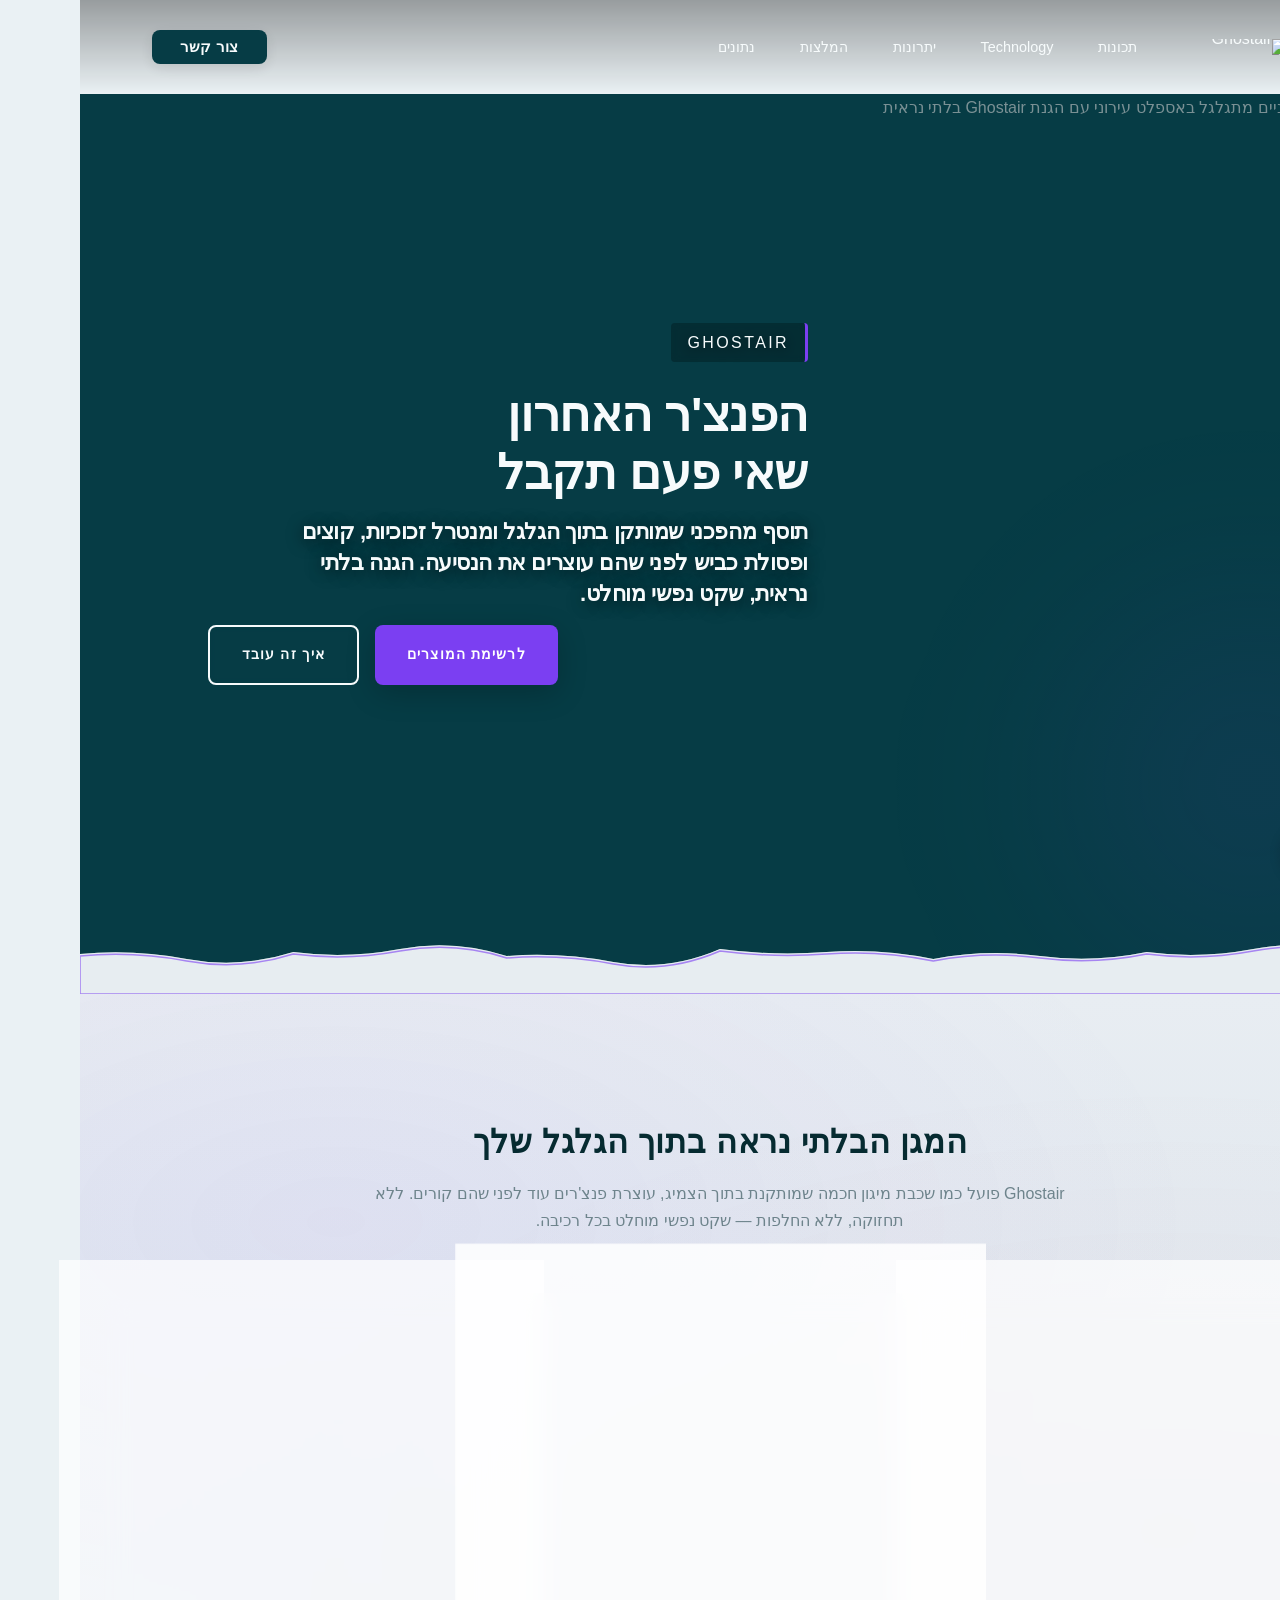
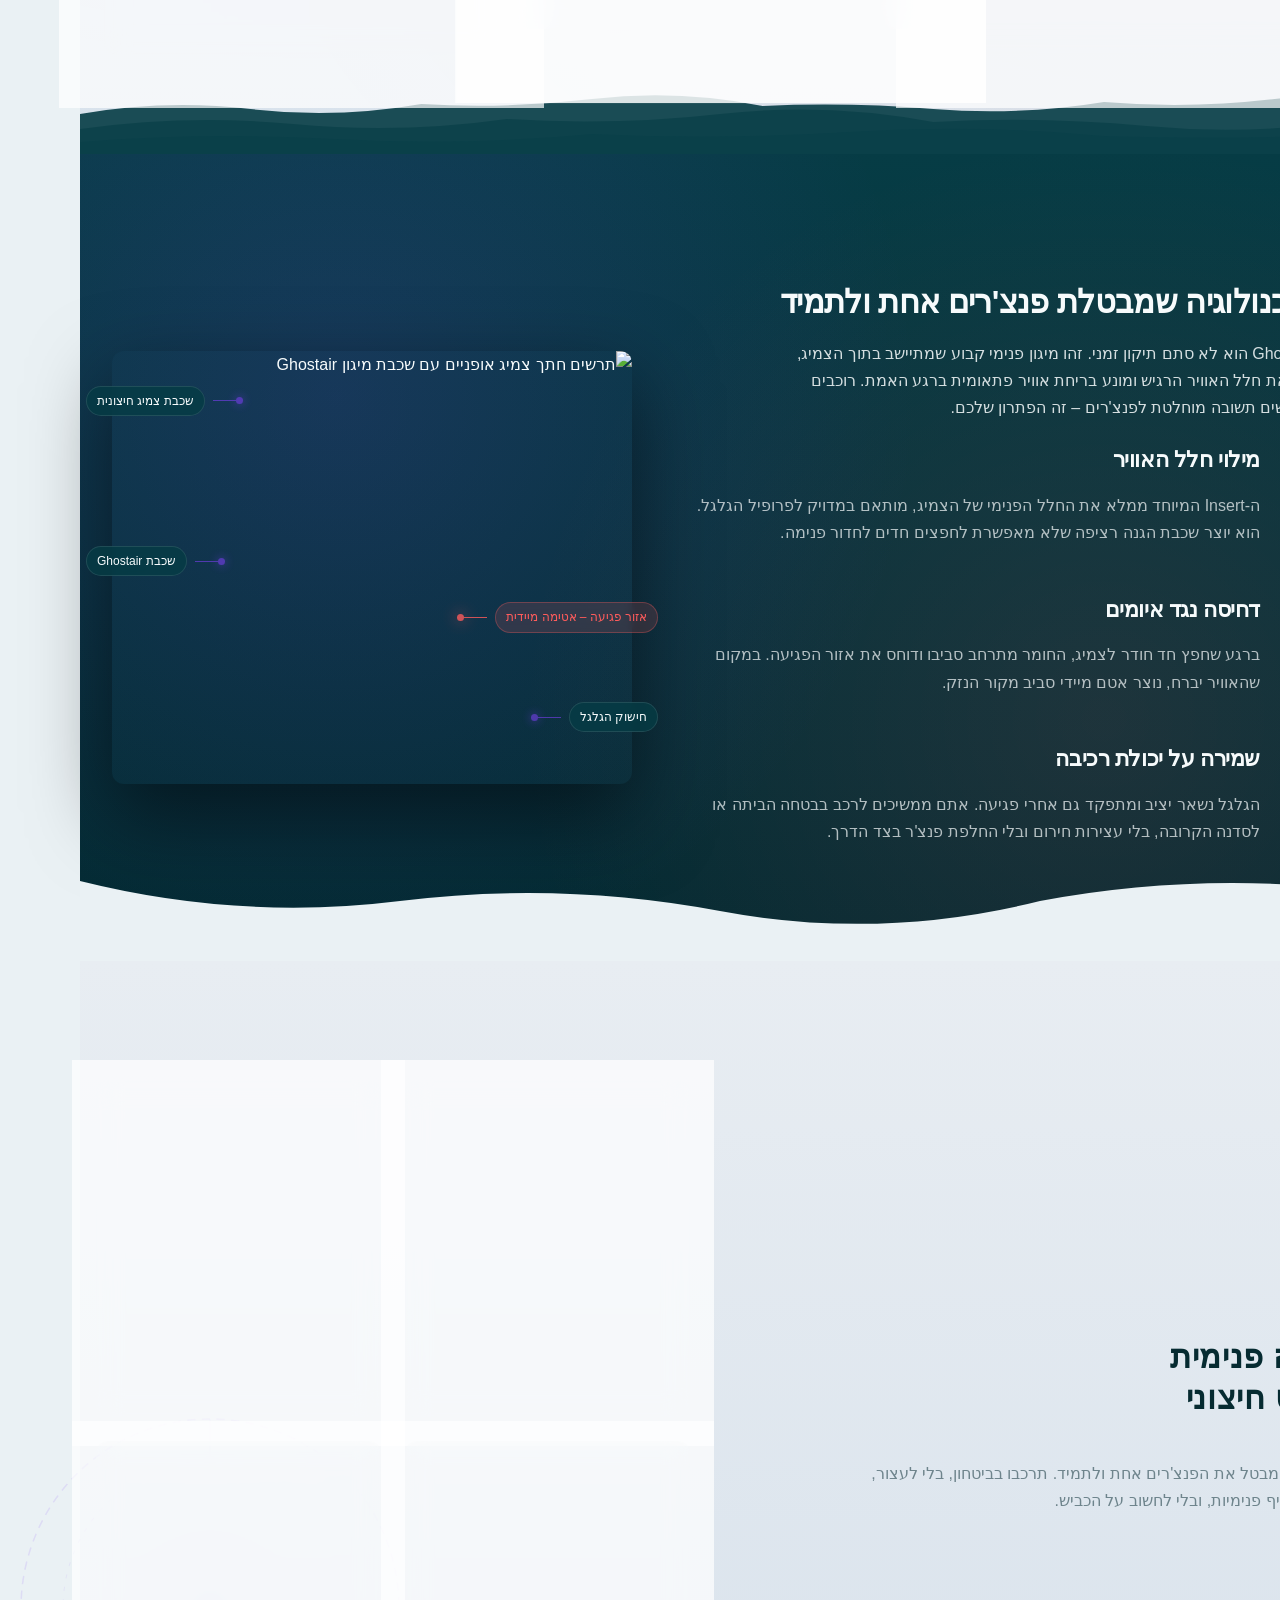
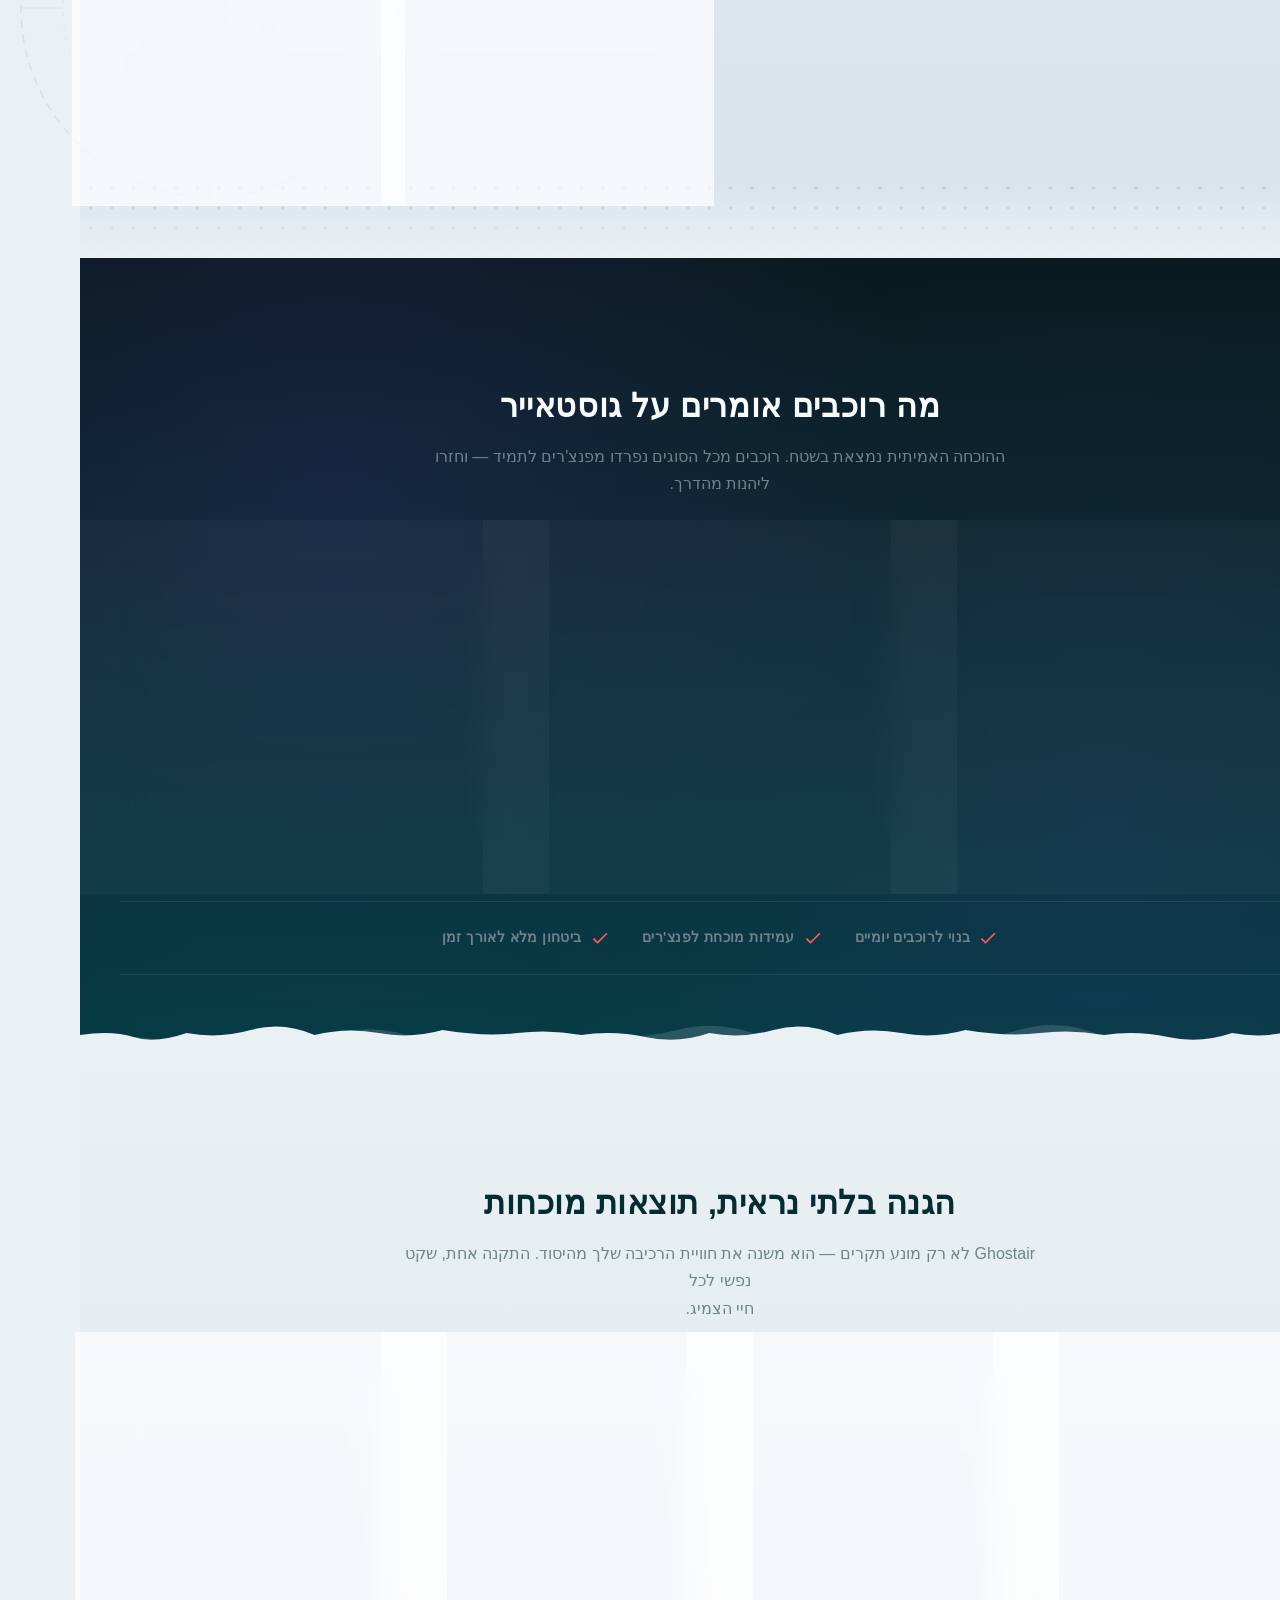
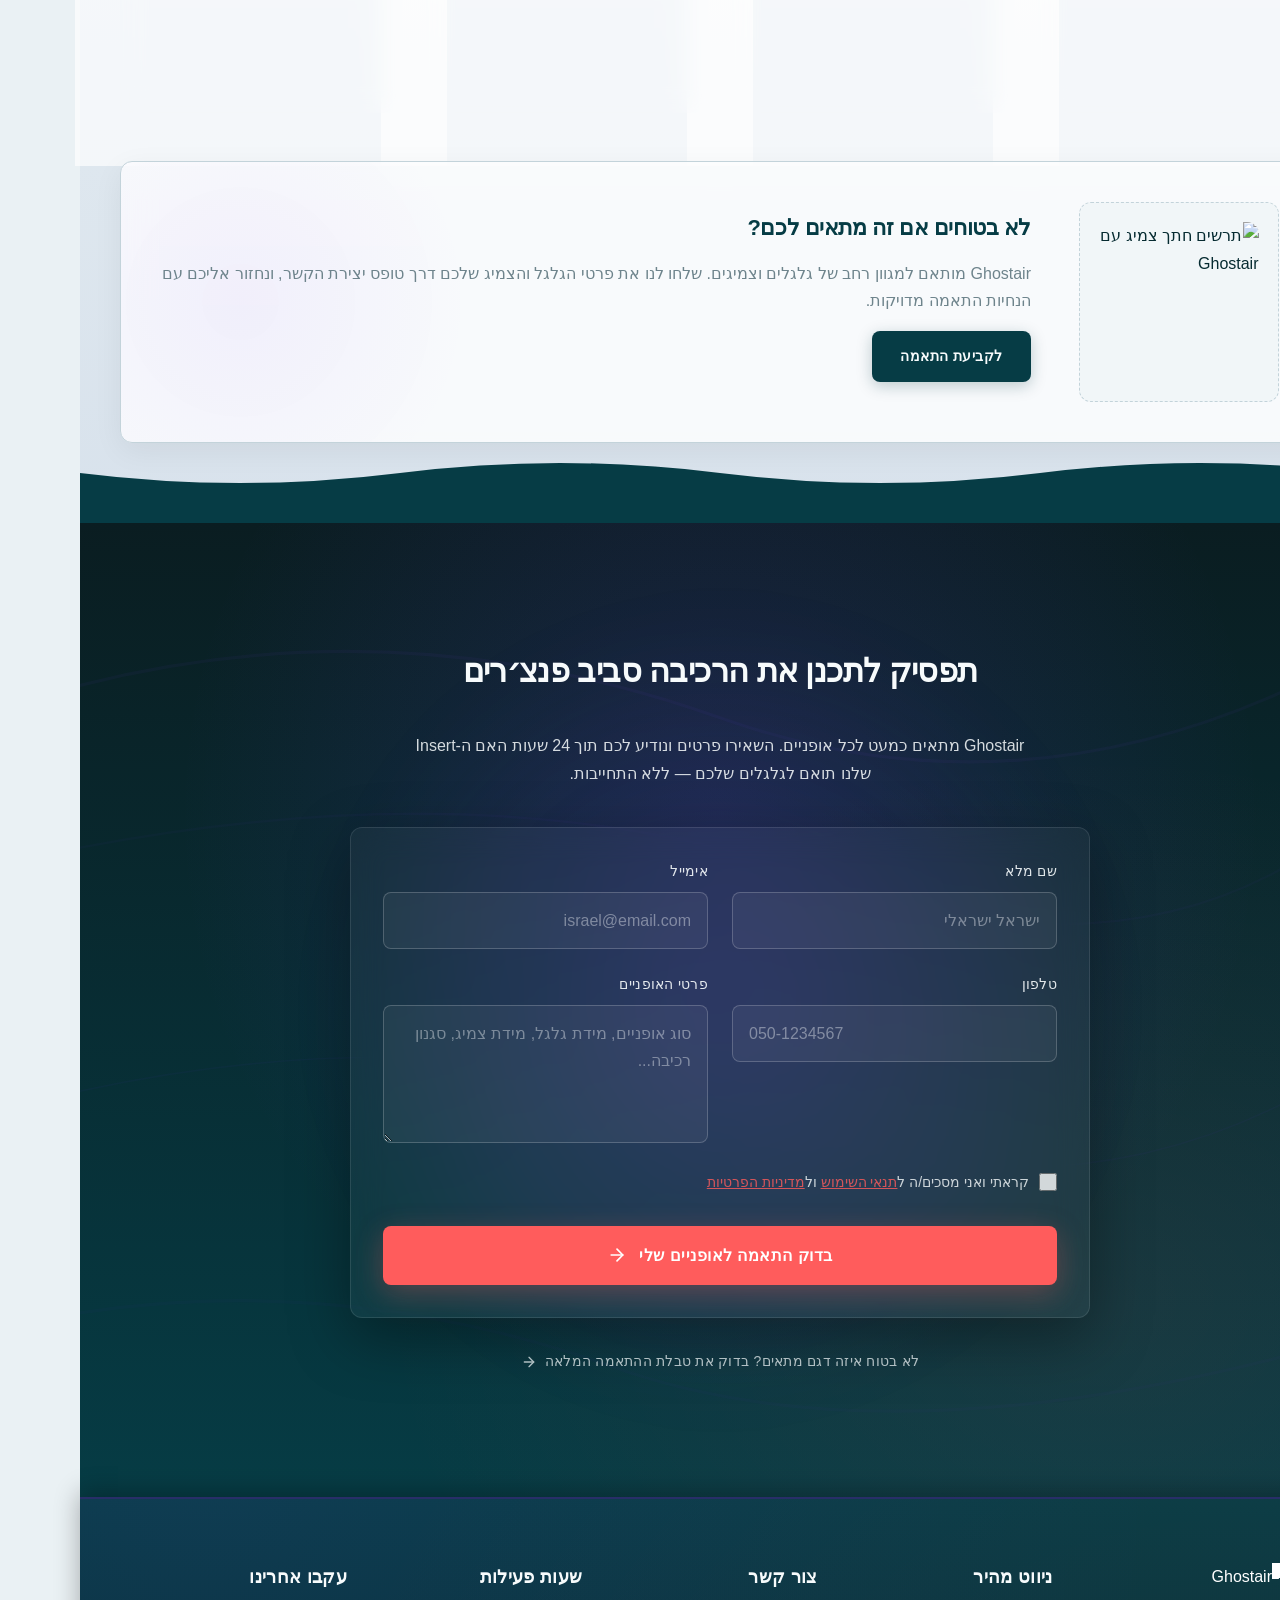
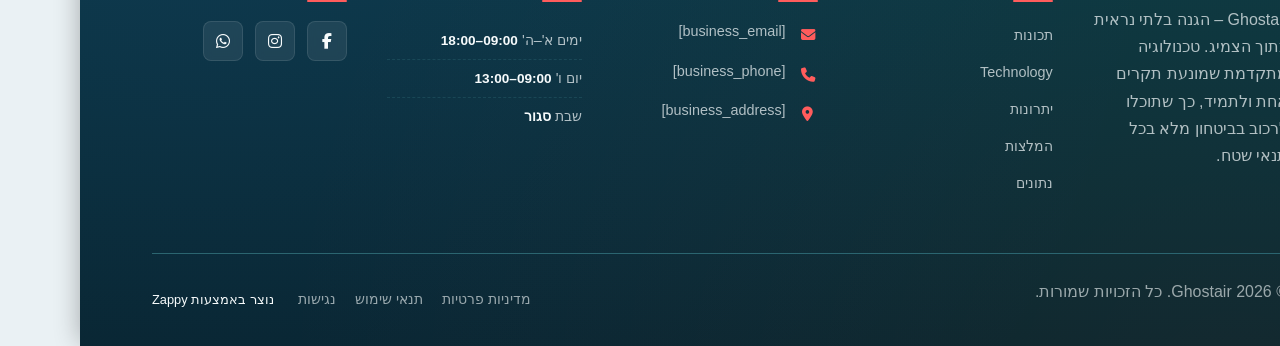
==== commit 6589302a: "Incremental sync: 1 page(s) — update_text, text_edit" ====
--- a/index.html
+++ b/index.html
@@ -868,7 +868,7 @@
           </svg>
         </div>
         <h3 class="index-features-section__card-title">עוצר פנצ'רים לפני שהם עוצרים אותך</h3>
-        <p class="index-features-section__card-text" >זכוכיות, קוצים, מסמרים ושברי מתכת — Ghostair סופג את הפגיעה מלהגיע לפנימית.<br>&nbsp;ו גם בשטח עירוני קשוח וגם בדרכי עפר משובשות, הצמיג נשאר אטום לחלוטין.</p>
+        <p class="index-features-section__card-text" style="">זכוכיות, קוצים, מסמרים ושברי מתכת — Ghostair סופג את הפגיעה מלהגיע לפנימית.<br>&nbsp;ו גם בשטח עירוני קשוח וגם בדרכי עפר משובשות, הצמיג נשאר אטום לחלוטין.</p>
         <div class="index-features-section__card-pattern" aria-hidden="true"></div>
       </div>
 
@@ -1073,14 +1073,14 @@
 
     <div class="index-testimonials-section__grid">
       <!-- Card 1 -->
-      <div class="index-testimonials-section__card">
+      <div class="index-testimonials-section__card" data-grid-item-index="0">
         <div class="index-testimonials-section__card-quote-mark">
           <svg data-element-type="icon" data-icon-type="svg" width="24" height="24" viewBox="0 0 24 24" fill="none" xmlns="http://www.w3.org/2000/svg">
             <path d="M10 11H6V6H10V11ZM18 11H14V6H18V11ZM22 13V20H16V13H18V12H22V13ZM14 13V20H8V13H10V12H14V13Z" fill="var(--accent)"></path>
           </svg>
         </div>
-        <blockquote class="index-testimonials-section__quote">
-          "מאז שהתקנתי את גוסטאייר, אני נוסע לעבודה כל יום בלי לעצור אפילו פעם אחת. השקט הנפשי שווה כל שקל."
+        <blockquote class="index-testimonials-section__quote" style="">
+          "מאז שהתקנתי את Ghostair, אני נוסע לעבודה כל יום בלי לעצור אפילו פעם אחת. השקט הנפשי שווה כל שקל."
         </blockquote>
         <div class="index-testimonials-section__rider-info">
           <span class="index-testimonials-section__rider-type">רוכב עירוני</span>
@@ -1089,14 +1089,14 @@
       </div>
 
       <!-- Card 2 -->
-      <div class="index-testimonials-section__card">
+      <div class="index-testimonials-section__card" data-grid-item-index="1">
         <div class="index-testimonials-section__card-quote-mark">
           <svg data-element-type="icon" data-icon-type="svg" width="24" height="24" viewBox="0 0 24 24" fill="none" xmlns="http://www.w3.org/2000/svg">
             <path d="M10 11H6V6H10V11ZM18 11H14V6H18V11ZM22 13V20H16V13H18V12H22V13ZM14 13V20H8V13H10V12H14V13Z" fill="var(--accent)"></path>
           </svg>
         </div>
-        <blockquote class="index-testimonials-section__quote">
-          "עברתי מעל 2,000 קילומטר עם גוסטאייר. כבישים משובשים, דרכי עפר — שום דבר לא מצליח לעצור אותי. פשוט גאוני."
+        <blockquote class="index-testimonials-section__quote" style="">
+          "עברתי מעל 2,000 קילומטר עם Ghostair. כבישים משובשים, דרכי עפר — שום דבר לא מצליח לעצור אותי. פשוט גאוני."
         </blockquote>
         <div class="index-testimonials-section__rider-info">
           <span class="index-testimonials-section__rider-type">רוכב כביש</span>
@@ -1105,14 +1105,14 @@
       </div>
 
       <!-- Card 3 -->
-      <div class="index-testimonials-section__card">
+      <div class="index-testimonials-section__card" data-grid-item-index="2">
         <div class="index-testimonials-section__card-quote-mark">
           <svg data-element-type="icon" data-icon-type="svg" width="24" height="24" viewBox="0 0 24 24" fill="none" xmlns="http://www.w3.org/2000/svg">
             <path d="M10 11H6V6H10V11ZM18 11H14V6H18V11ZM22 13V20H16V13H18V12H22V13ZM14 13V20H8V13H10V12H14V13Z" fill="var(--accent)"></path>
           </svg>
         </div>
-        <blockquote class="index-testimonials-section__quote">
-          "בכל סוף שבוע אני יוצא לשטח. פעם הייתי סוחב איתי ערכת תיקונים. היום? רק מים וחטיף. תודה לגוסטאייר!"
+        <blockquote class="index-testimonials-section__quote" style="">
+          "בכל סוף שבוע אני יוצא לשטח. פעם הייתי סוחב איתי ערכת תיקונים. היום? רק מים וחטיף. תודה לGhostair!"
         </blockquote>
         <div class="index-testimonials-section__rider-info">
           <span class="index-testimonials-section__rider-type">רוכב פנאי</span>
@@ -1162,41 +1162,41 @@
   <div class="index-stats-section__container">
     <div class="index-stats-section__header">
       <h2 class="index-stats-section__title">הגנה בלתי נראית, תוצאות מוכחות</h2>
-      <p class="index-stats-section__subtitle">Ghostair לא רק מונע תקרים — הוא משנה את חוויית הרכיבה שלך מהיסוד. התקנה אחת, שקט נפשי לכל החיים.</p>
+      <p class="index-stats-section__subtitle" style="">Ghostair לא רק מונע תקרים — הוא משנה את חוויית הרכיבה שלך מהיסוד. התקנה אחת, שקט נפשי לכל<br>חיי הצמיג.</p>
     </div>
 
     <div class="index-stats-section__grid">
-      <div class="index-stats-section__card">
-        <span class="index-stats-section__value">1</span>
-        <h3 class="index-stats-section__card-title">התקנה</h3>
+      <div class="index-stats-section__card" data-grid-item-index="0">
+        <p class="zappy-editable"><span class="index-stats-section__value">1</span>
+        </p><h3 class="index-stats-section__card-title">התקנה</h3>
         <p class="index-stats-section__card-text">פתרון חד פעמי שמתיישב בתוך הצמיג ומגן עליו מפני פנצ׳רים לצמיתות. בלי תחזוקה, בלי כאב ראש.</p>
       </div>
-      <div class="index-stats-section__card">
-        <span class="index-stats-section__value">0</span>
-        <h3 class="index-stats-section__card-title">תיקוני דרך</h3>
-        <p class="index-stats-section__card-text">שכחו מעצירות פתאומיות בצד הדרך. עם Ghostair, כל רכיבה מסתיימת בדיוק כמו שהיא התחילה — חלקה ובטוחה.</p>
-      </div>
-      <div class="index-stats-section__card">
-        <span class="index-stats-section__value">∞</span>
-        <h3 class="index-stats-section__card-title">כבישים יומיומיים</h3>
+      <div class="index-stats-section__card" data-grid-item-index="1">
+        <p><span class="index-stats-section__value">0</span>
+        </p><h3 class="index-stats-section__card-title">תיקוני דרך</h3>
+        <p class="index-stats-section__card-text" style="">שכחו מעצירות פתאומיות בצד הדרך. עם Ghostair, כל רכיבה מסתיימת בדיוק כמו שהיא התחילה — חלקה ובטוחה.</p>
+      </div>
+      <div class="index-stats-section__card" data-grid-item-index="2">
+        <p class="zappy-editable"><span class="index-stats-section__value">∞</span>
+        </p><h3 class="index-stats-section__card-title">כבישים יומיומיים</h3>
         <p class="index-stats-section__card-text">זכוכיות, מסמרים, אבנים חדות — שום דבר לא עוצר אתכם. Ghostair סופג את הפגיעה וממשיך קדימה.</p>
       </div>
-      <div class="index-stats-section__card">
-        <span class="index-stats-section__value">−</span>
-        <h3 class="index-stats-section__card-title">פחות פסולת</h3>
+      <div class="index-stats-section__card" data-grid-item-index="3">
+        <p class="zappy-editable"><span class="index-stats-section__value">−</span>
+        </p><h3 class="index-stats-section__card-title">פחות פסולת</h3>
         <p class="index-stats-section__card-text">פחות פנצ׳רים = פחות פנימיות מוחלפות. רכיבה ירוקה יותר שמפחיתה את טביעת הרגל הסביבתית שלכם.</p>
       </div>
     </div>
 
     <div class="index-stats-section__compatibility">
       <div class="index-stats-section__compatibility-media">
-        <img loading="lazy" decoding="async" data-placeholder="index-stats-image-1" data-context="A clean, technical line-art illustration of a bicycle wheel and tire cross-section, showing the Ghostair insert layer inside the tire in a subtle ultraviolet accent color, on a transparent background." width="200" height="200" src="/assets/site-index-stats-image-1.webp" alt="תרשים חתך צמיג עם Ghostair">
+        <div data-zappy-zoom-wrapper="true" data-element-id="img-1783340221626-3ugrlu9z4" data-element-type="image" data-zappy-zoom-wrapper-width="159px" data-zappy-zoom-wrapper-height="159px" data-zappy-zoom-wrapper-width-mode="px" data-zappy-zoom-wrapper-align="center" style="position: relative !important; overflow: hidden !important; width: 159px !important; max-width: 100% !important; margin-left: auto !important; margin-right: auto !important; height: 159px !important; display: block !important;" data-zappy-zoom-clip="true" data-zappy-wrapper-margins-applied="true"><img loading="lazy" decoding="async" data-placeholder="index-stats-image-1" data-context="A clean, technical line-art illustration of a bicycle wheel and tire cross-section, showing the Ghostair insert layer inside the tire in a subtle ultraviolet accent color, on a transparent background." width="200" height="200" src="/assets/site-index-stats-image-1.webp" alt="תרשים חתך צמיג עם Ghostair" data-element-type="image" data-element-id="img-1783340221626-3ugrlu9z4" style="object-position: 50% 50%; object-fit: cover !important; margin: 0px !important; left: -0.133129% !important; top: 0% !important; width: 100.266% !important; height: 100% !important; max-width: none !important; max-height: none !important; display: block !important;" data-zappy-zoom="1"></div>
       </div>
       <div class="index-stats-section__compatibility-text">
         <h3 class="index-stats-section__compatibility-title">לא בטוחים אם זה מתאים לכם?</h3>
         <p class="index-stats-section__compatibility-desc">Ghostair מותאם למגוון רחב של גלגלים וצמיגים. שלחו לנו את פרטי הגלגל והצמיג שלכם דרך טופס יצירת הקשר, ונחזור אליכם עם הנחיות התאמה מדויקות.</p>
-        <a href="#contact" class="btn-primary index-stats-section__cta">לקביעת התאמה</a>
-      </div>
+        <p class="zappy-editable"><a href="#contact" class="btn-primary index-stats-section__cta" data-element-type="button" data-element-id="btn-1783340221614-7y8ywvv3b" data-native-element="true">לקביעת התאמה</a>
+      </p></div>
     </div>
   </div>
 
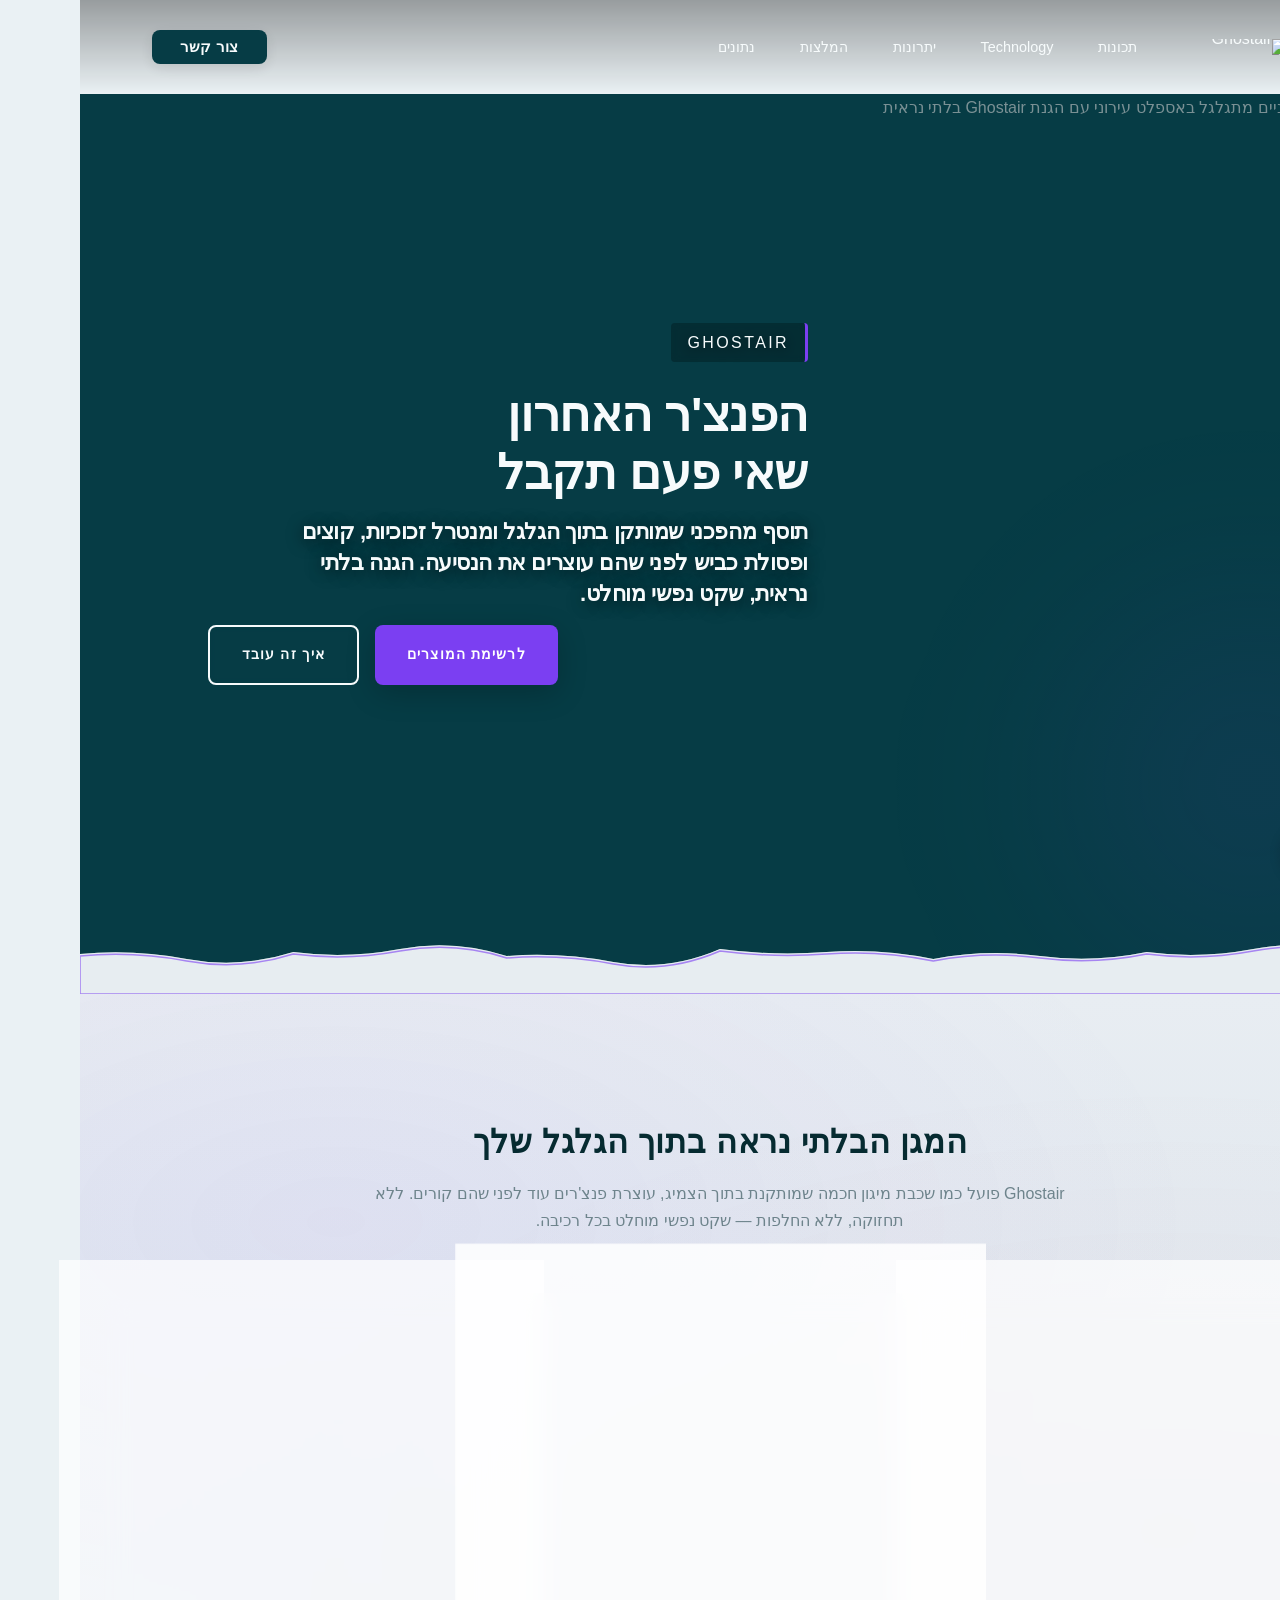
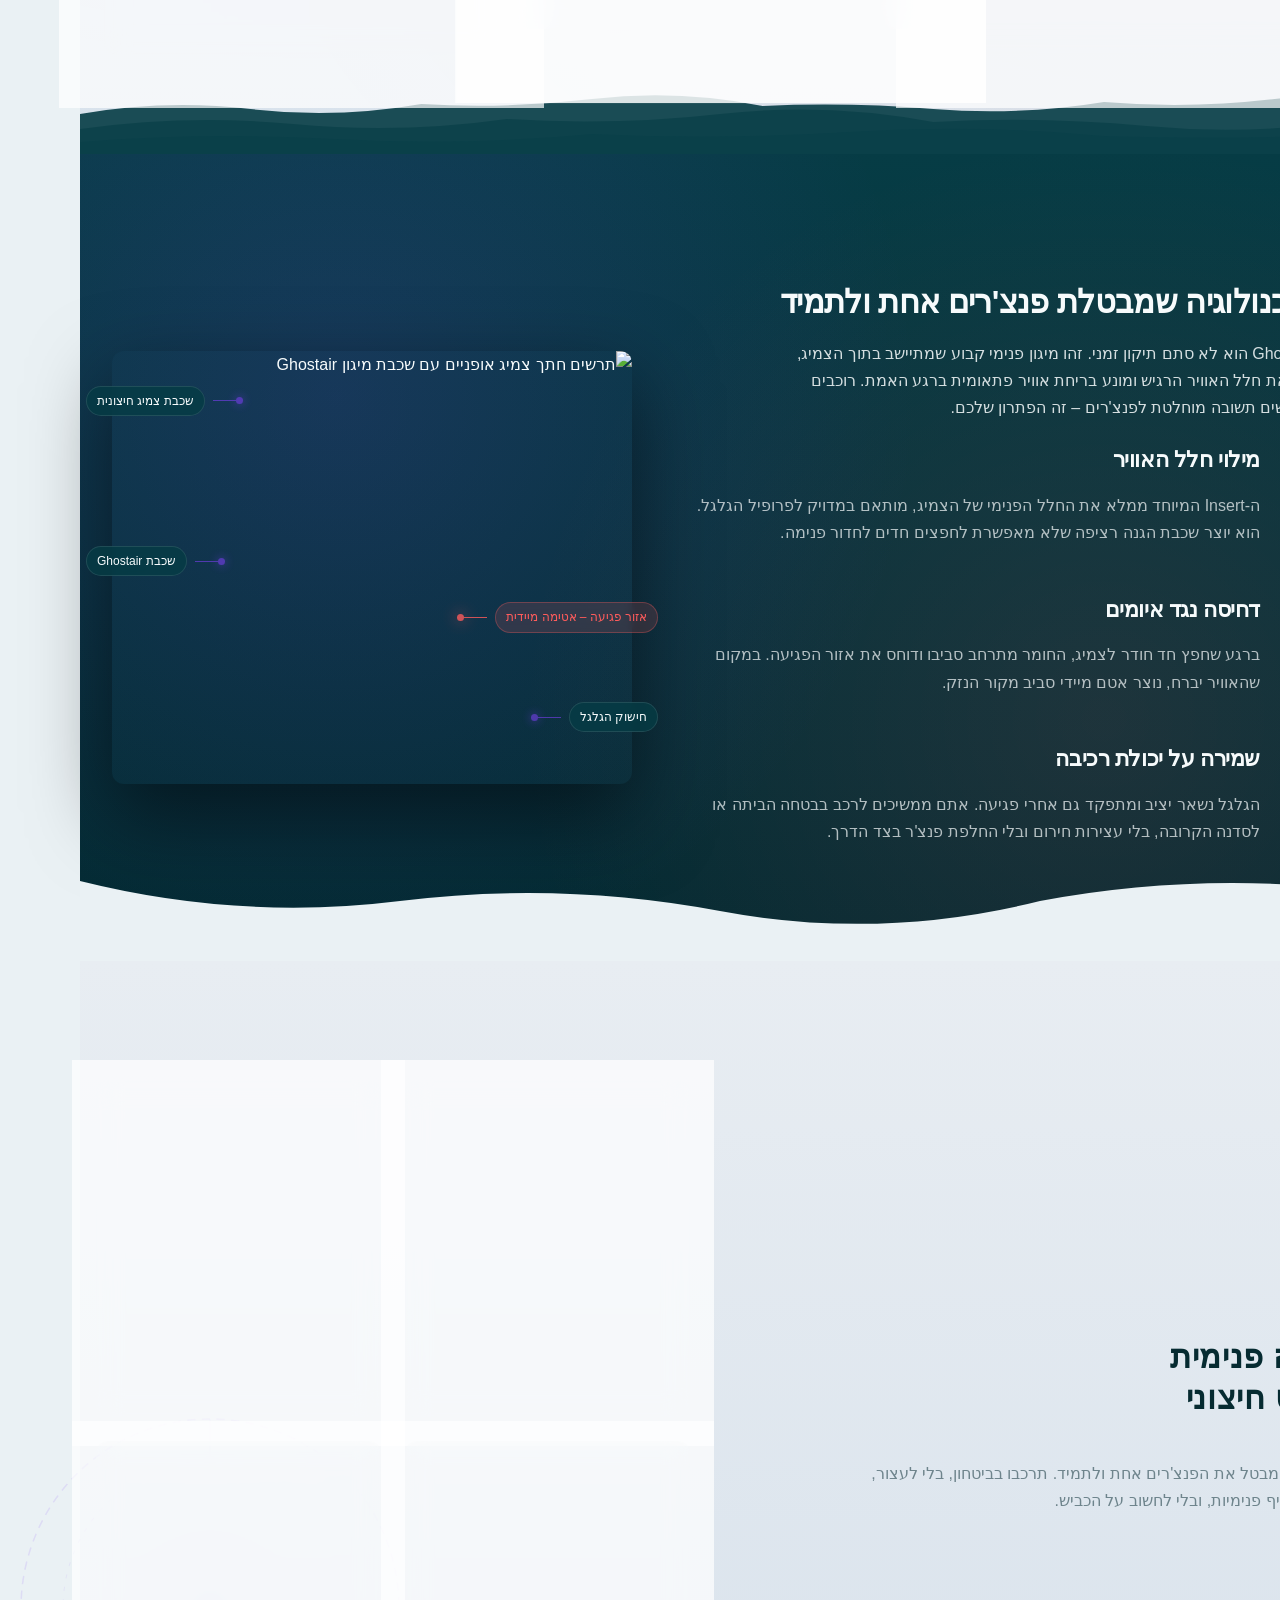
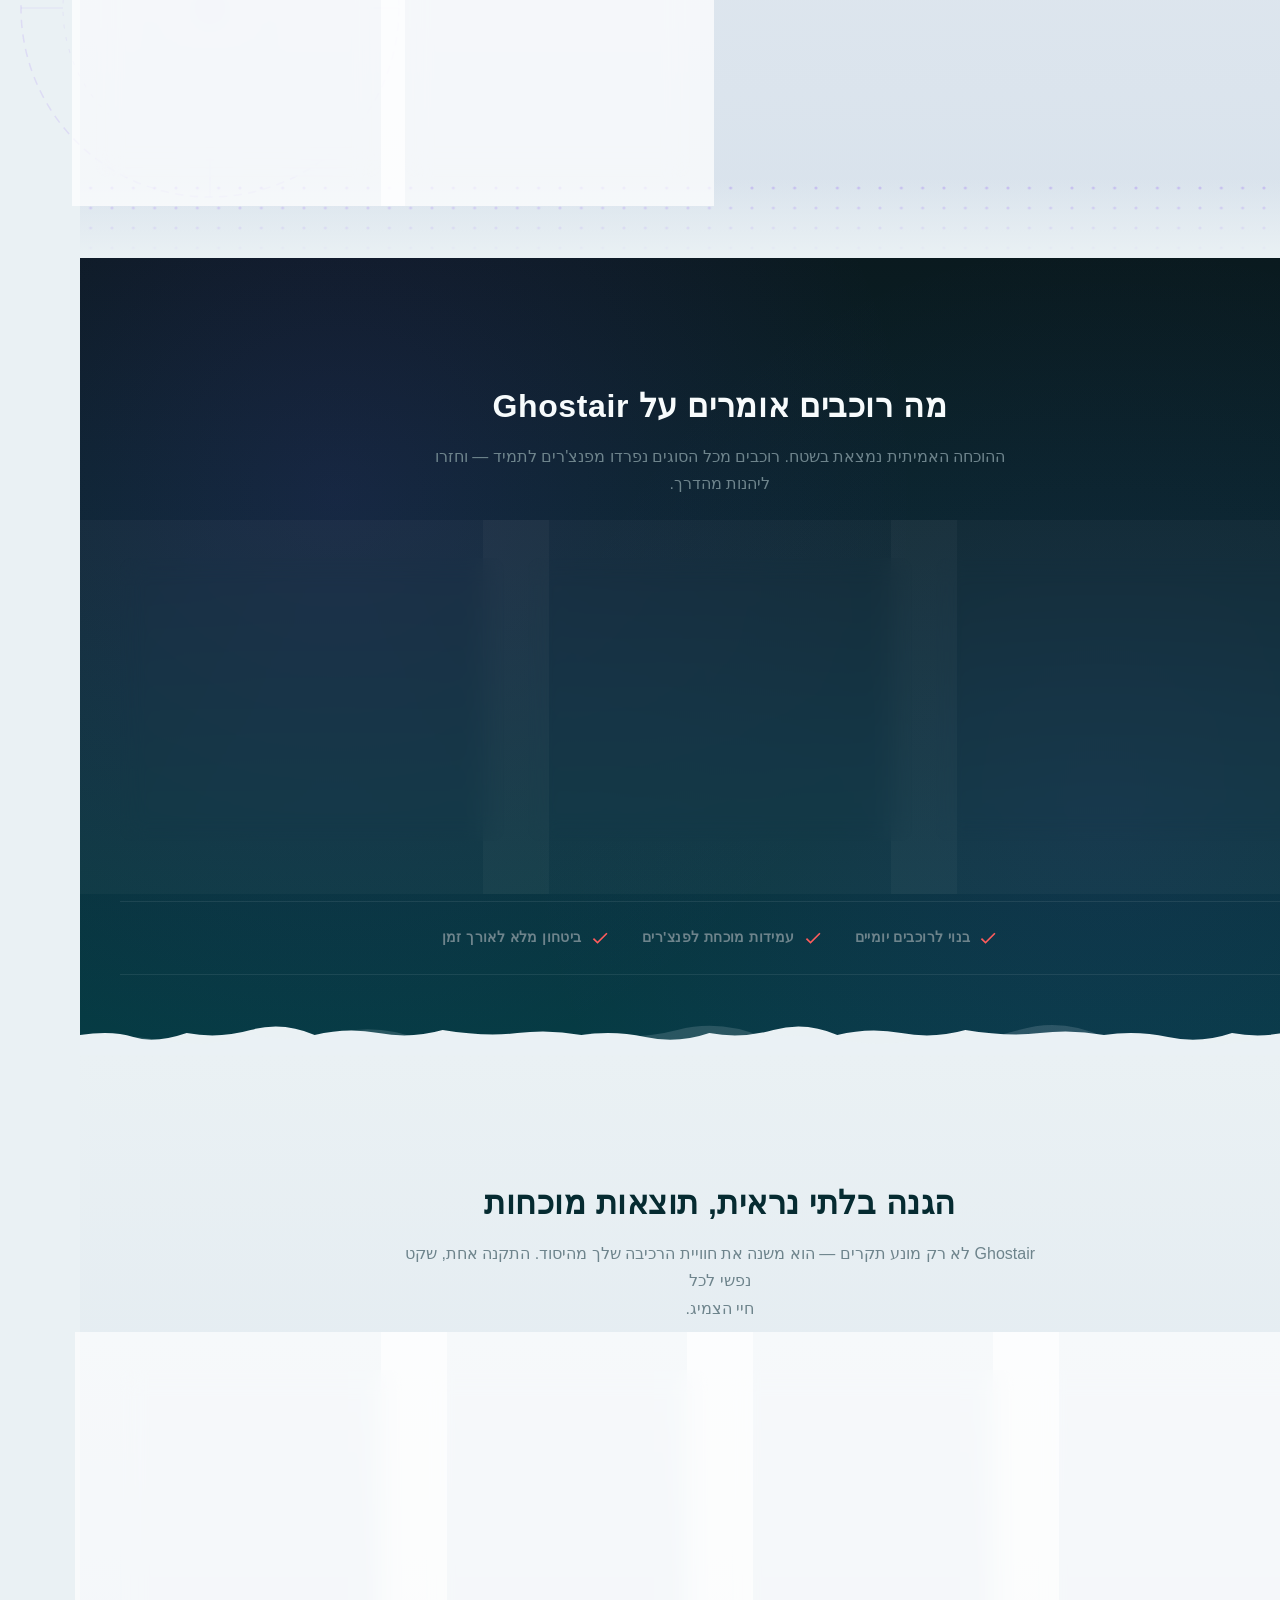
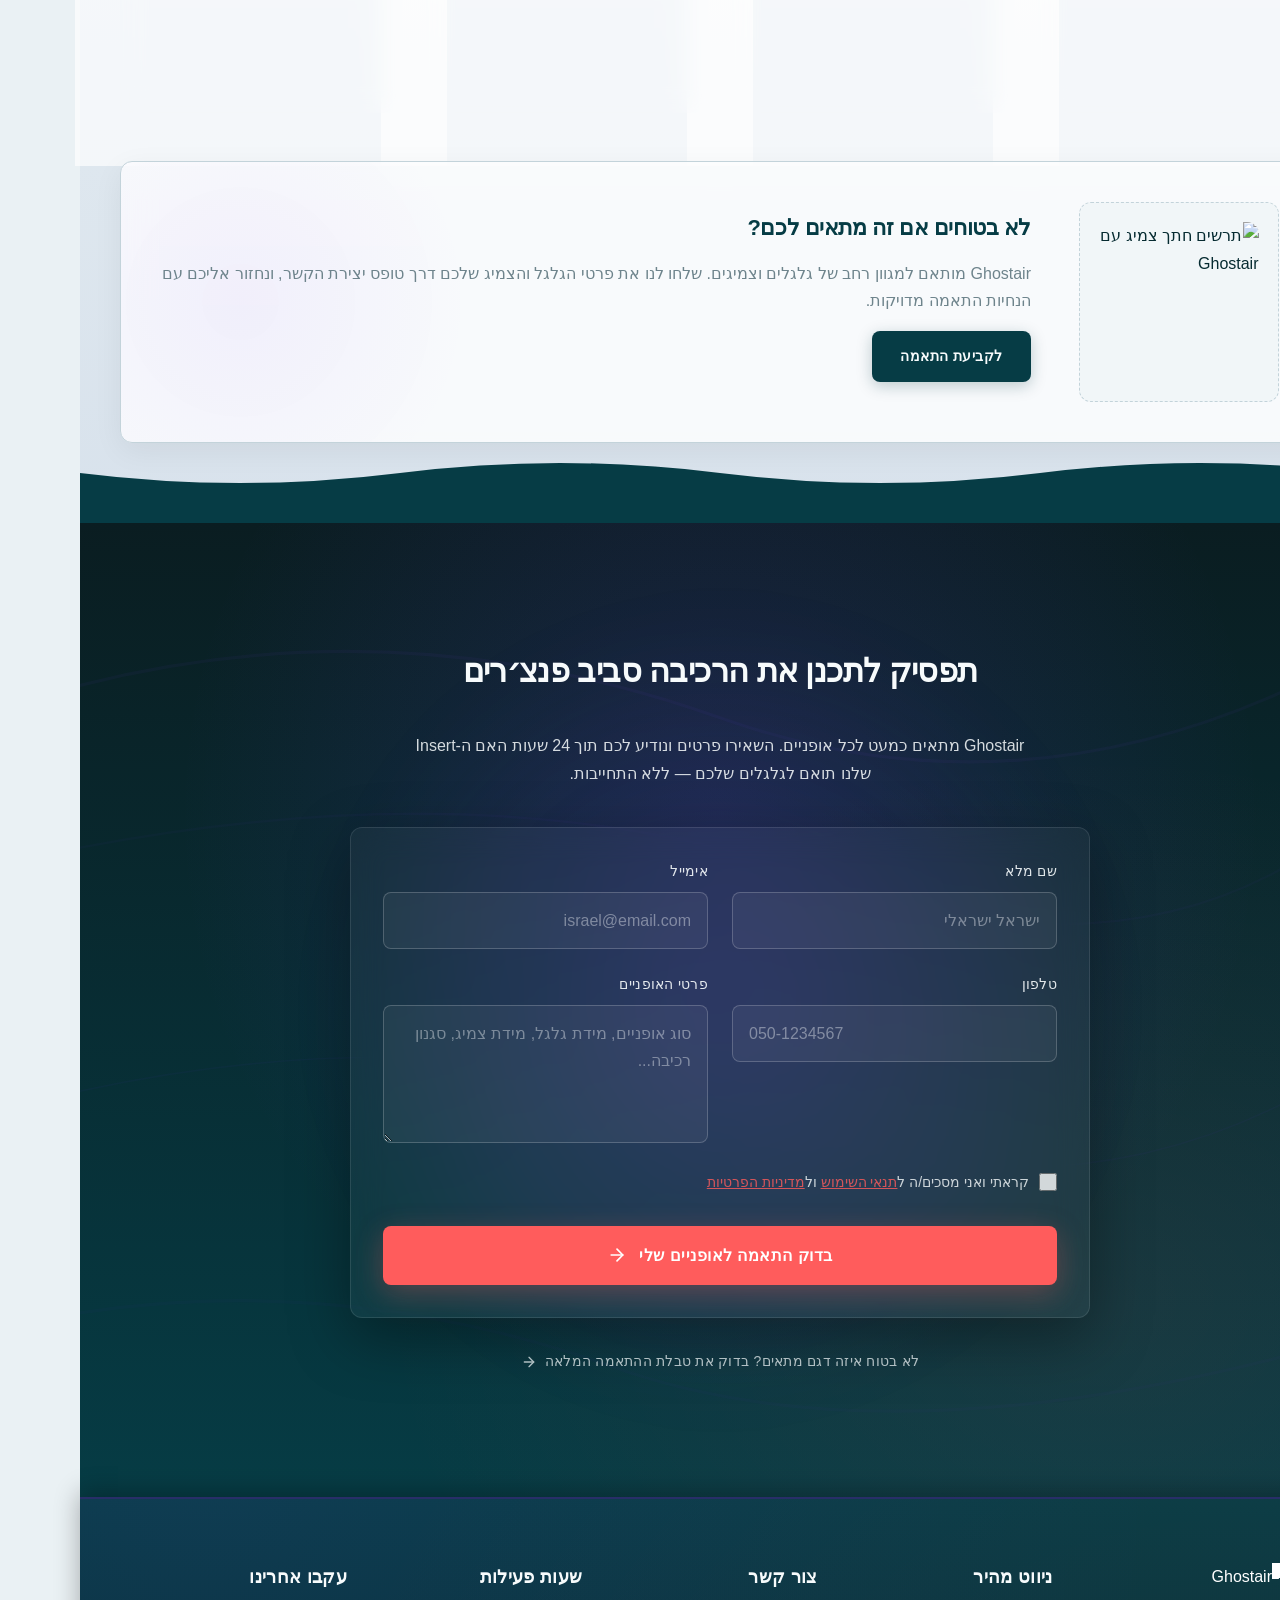
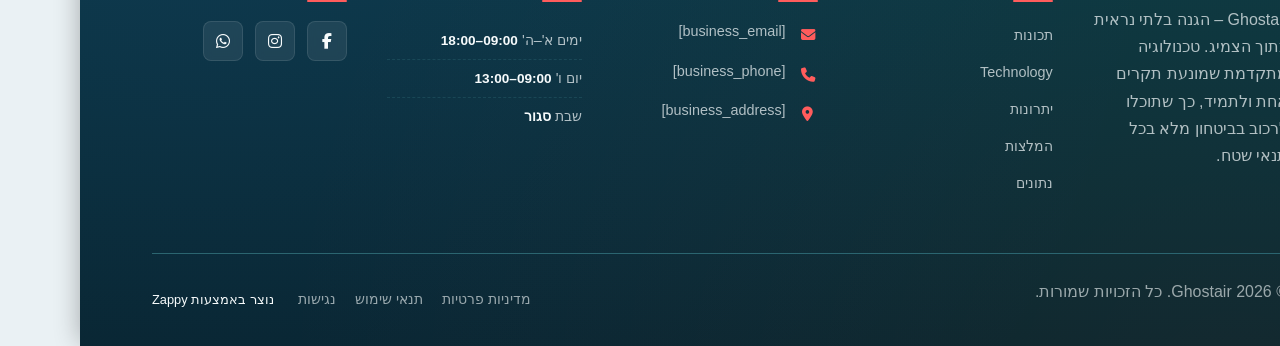
==== commit 6b88eb41: "Incremental sync: 1 page(s) — text_edit" ====
--- a/index.html
+++ b/index.html
@@ -1067,7 +1067,7 @@
 <section data-band-index="4" id="testimonials" class="index-testimonials-section" data-layout-spec="בית-testimonials">
   <div class="index-testimonials-section__container">
     <div class="index-testimonials-section__header">
-      <h2 class="index-testimonials-section__title">מה רוכבים אומרים על גוסטאייר</h2>
+      <h2 class="index-testimonials-section__title" style="">מה רוכבים אומרים על Ghostair</h2>
       <p class="index-testimonials-section__subtitle">ההוכחה האמיתית נמצאת בשטח. רוכבים מכל הסוגים נפרדו מפנצ'רים לתמיד — וחזרו ליהנות מהדרך.</p>
     </div>
 
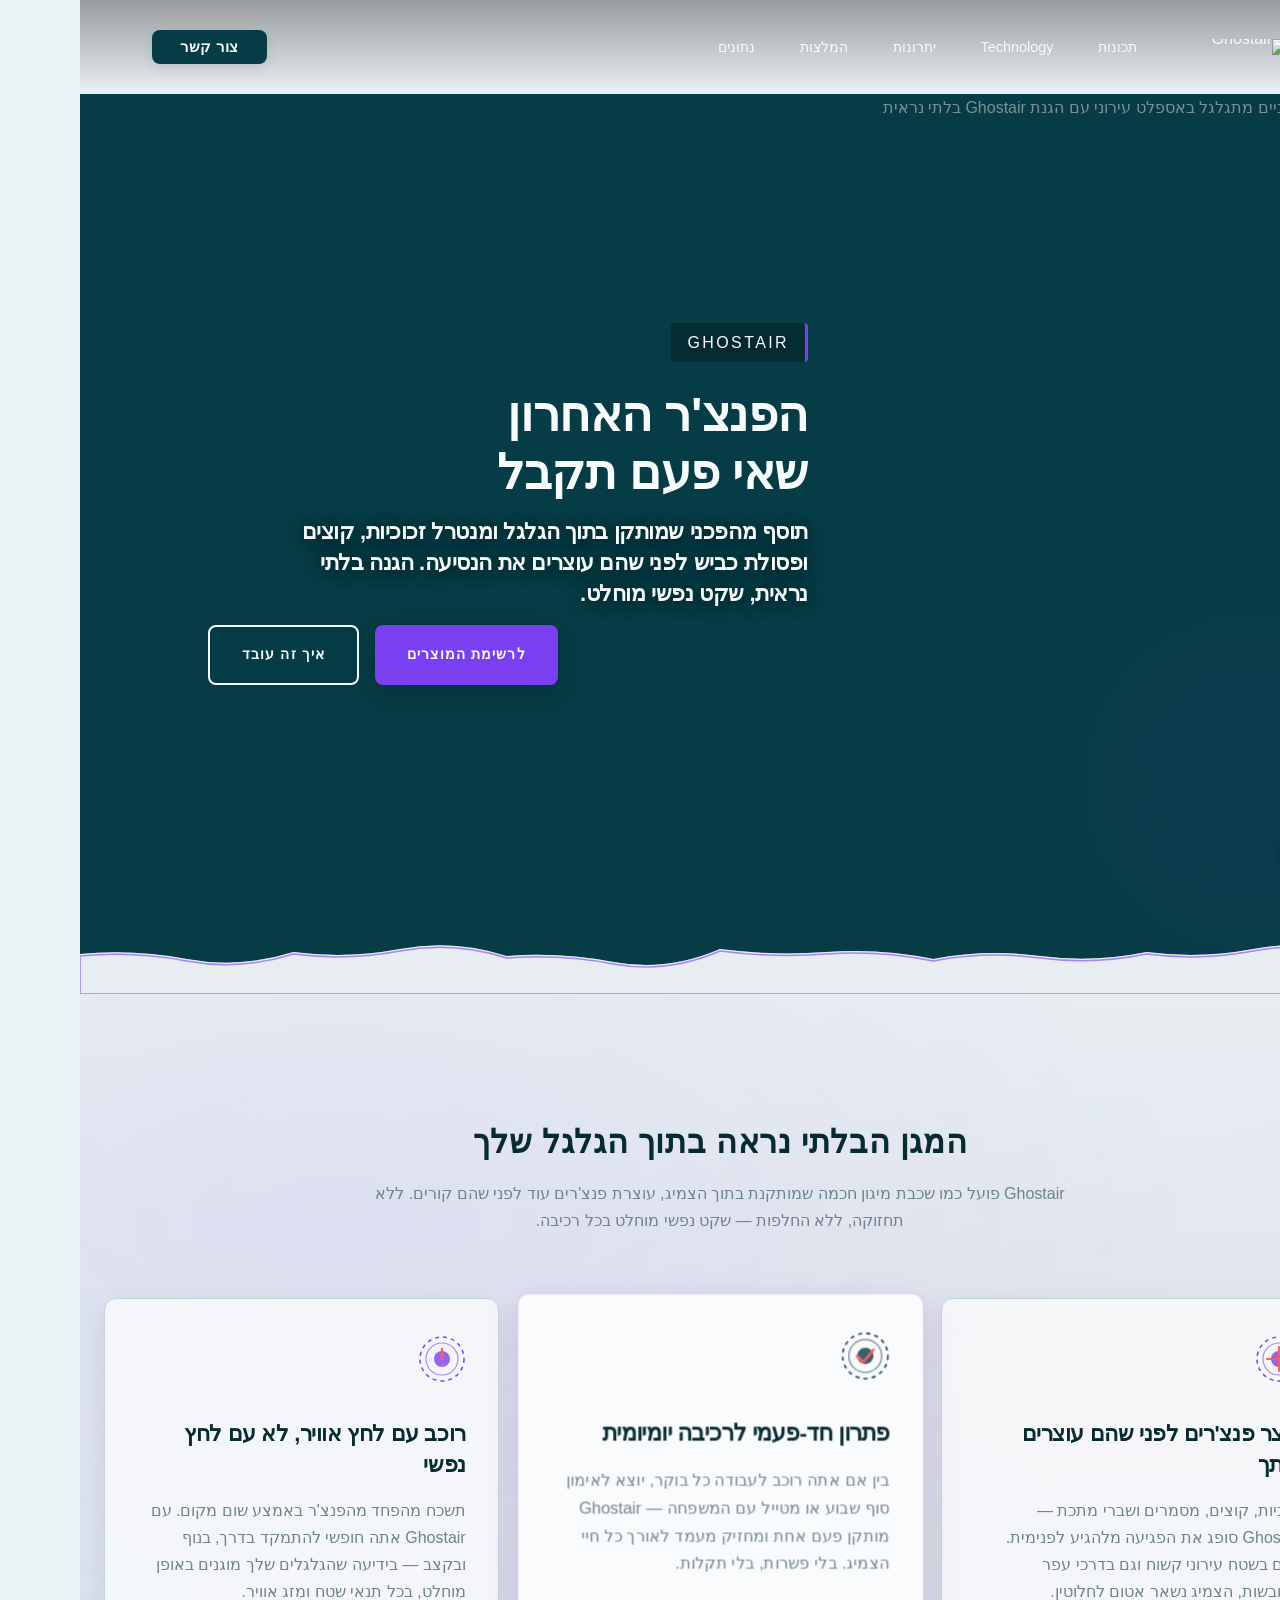
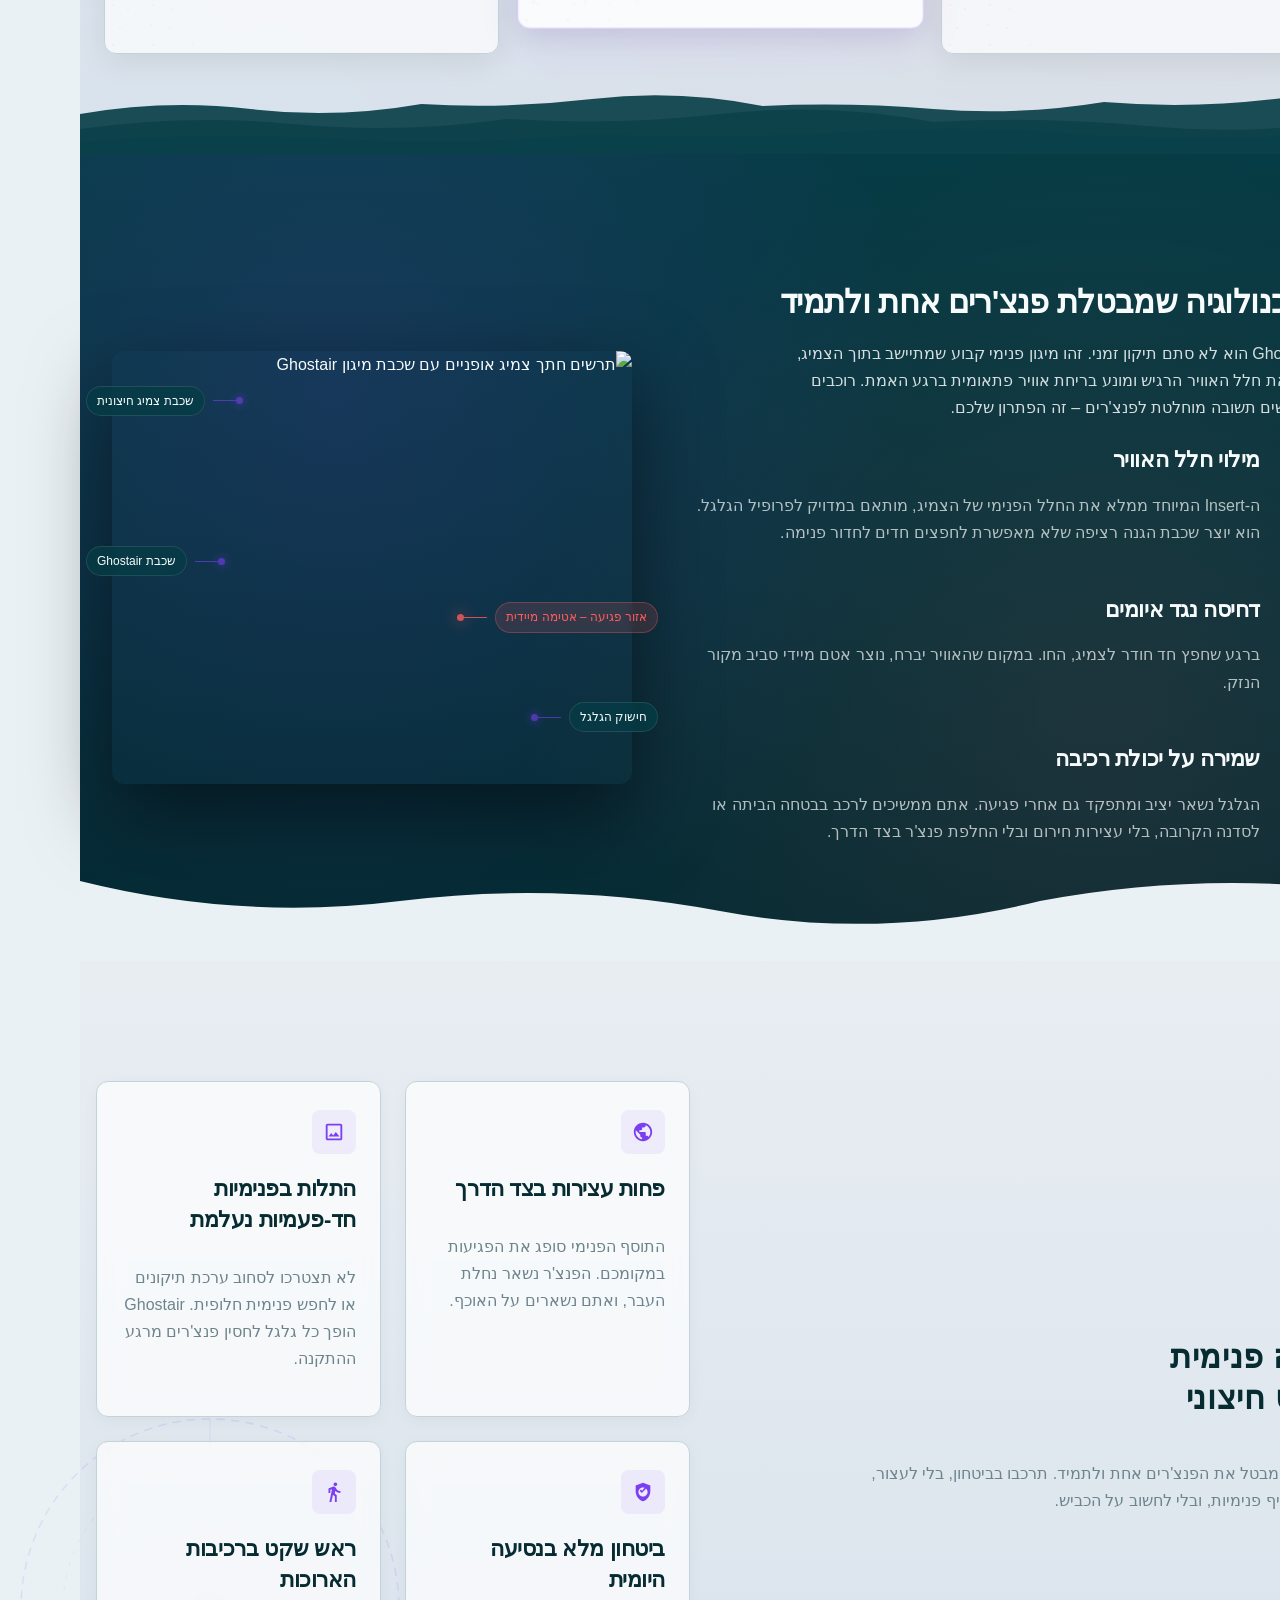
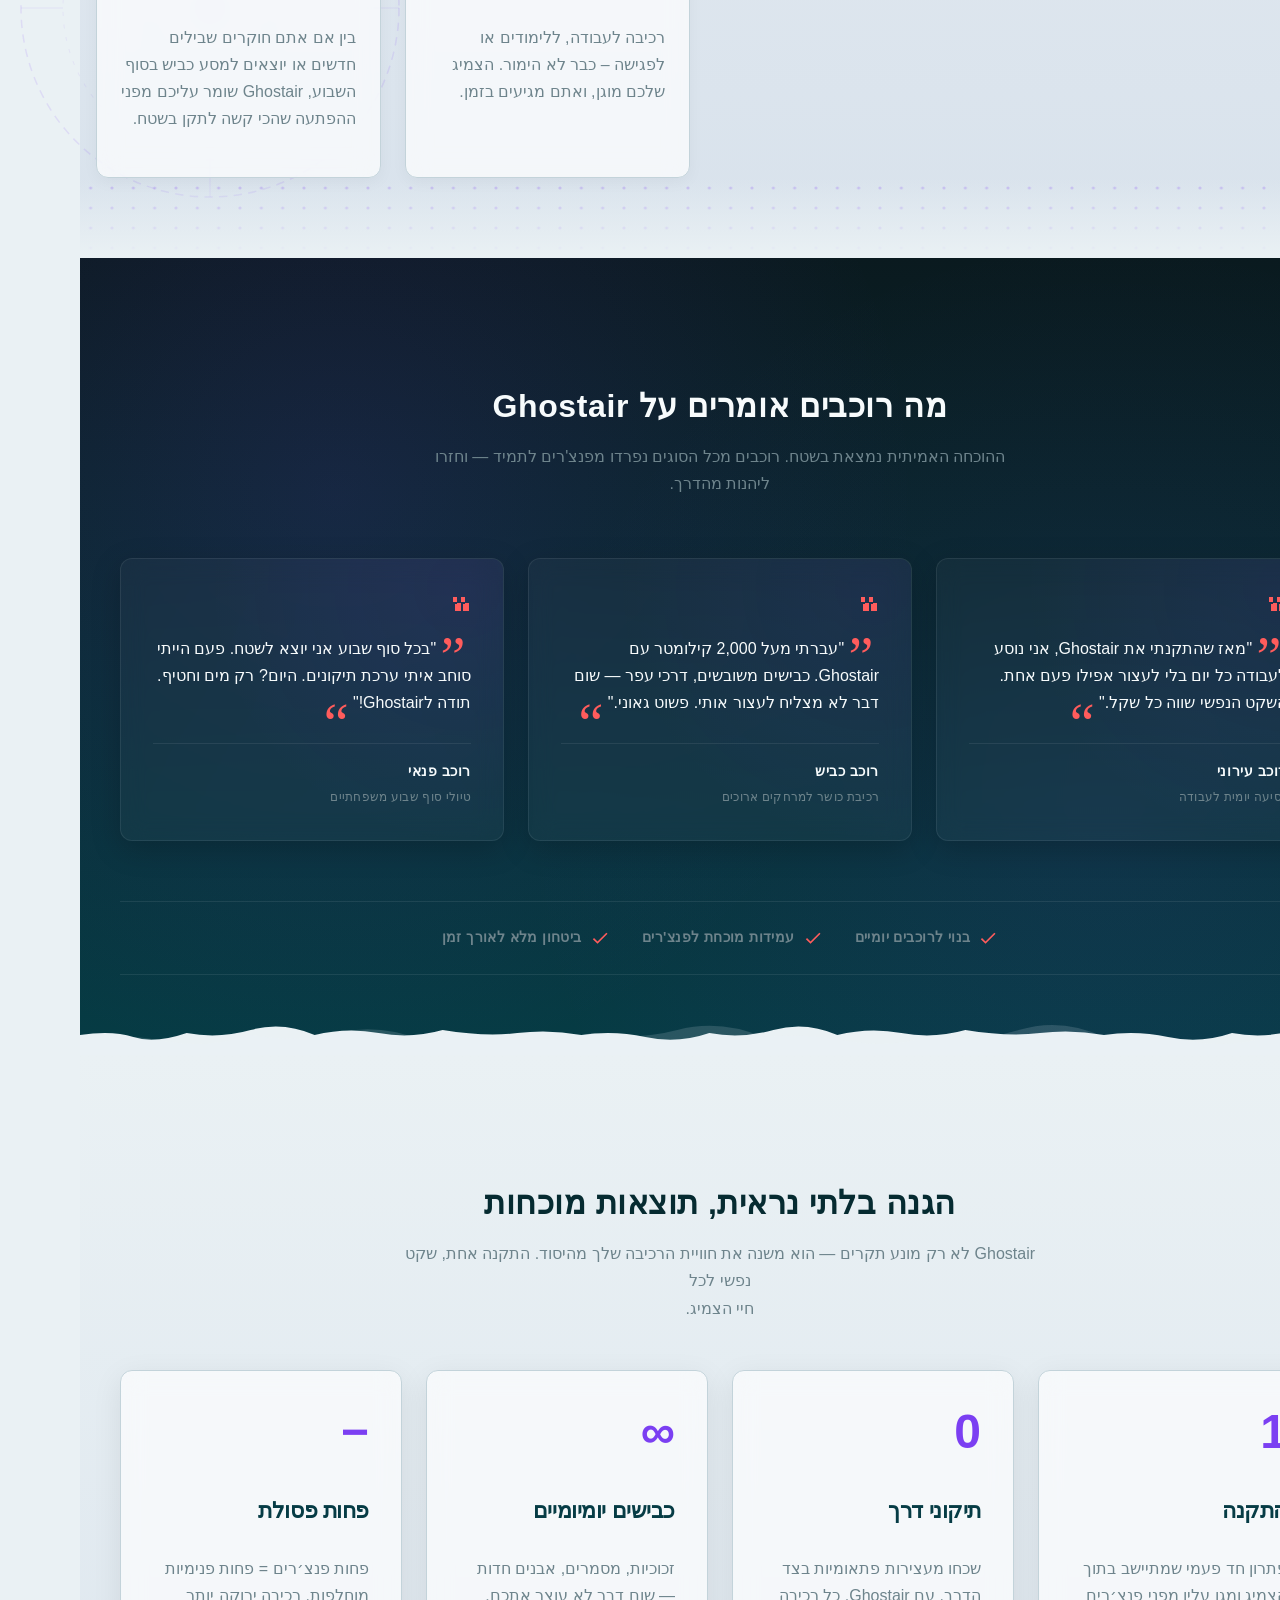
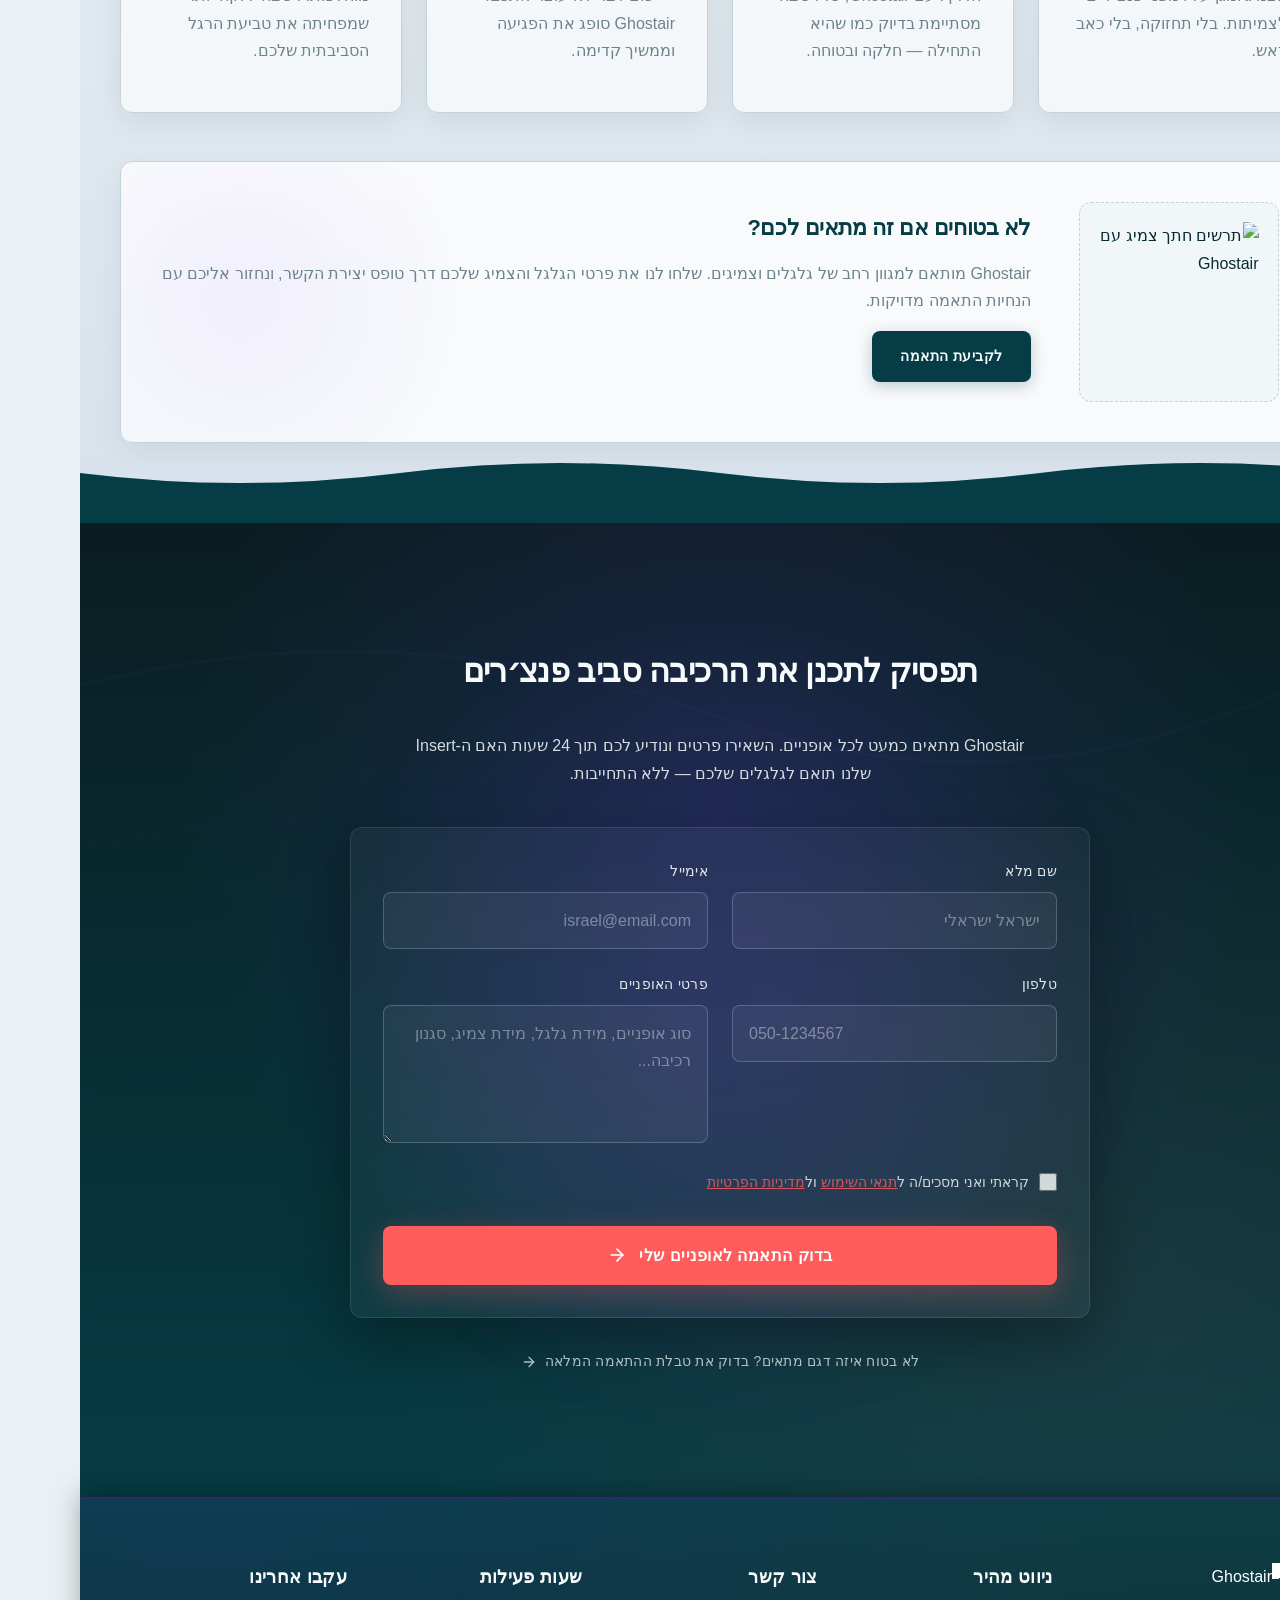
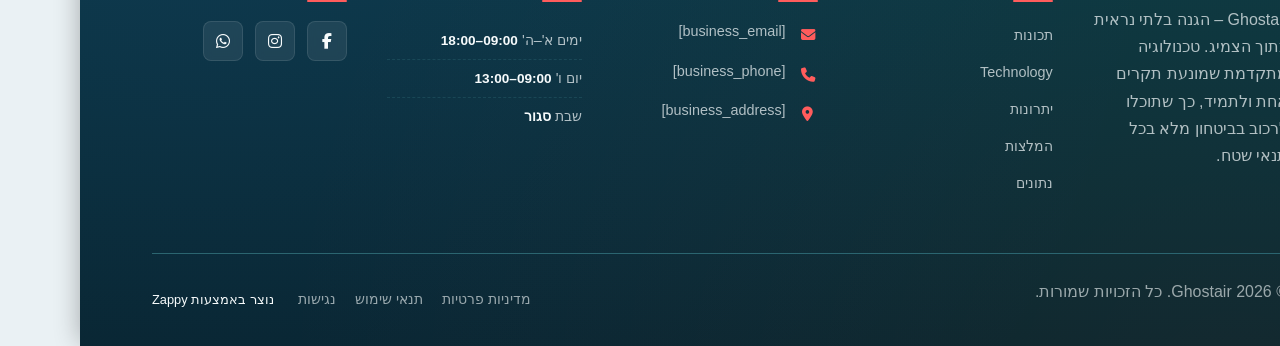
==== commit e8981265: "Incremental sync: 1 page(s) — text_edit" ====
--- a/index.html
+++ b/index.html
@@ -924,30 +924,30 @@
             
             <!-- Process Steps -->
             <div class="index-technology-steps">
-                <div class="index-technology-step">
+                <div class="index-technology-step" data-grid-item-index="0">
                     <div class="step-number-wrapper">
-                        <span class="step-number">01</span>
-                        <div class="step-line"></div>
+                        <p class="zappy-editable"><span class="step-number">01</span>
+                        </p><div class="step-line"></div>
                     </div>
                     <div class="step-content">
                         <h3>מילוי חלל האוויר</h3>
                         <p>ה-Insert המיוחד ממלא את החלל הפנימי של הצמיג, מותאם במדויק לפרופיל הגלגל. הוא יוצר שכבת הגנה רציפה שלא מאפשרת לחפצים חדים לחדור פנימה.</p>
                     </div>
                 </div>
-                <div class="index-technology-step">
+                <div class="index-technology-step" data-grid-item-index="1">
                     <div class="step-number-wrapper">
-                        <span class="step-number">02</span>
-                        <div class="step-line"></div>
+                        <p class="zappy-editable"><span class="step-number">02</span>
+                        </p><div class="step-line"></div>
                     </div>
                     <div class="step-content">
                         <h3>דחיסה נגד איומים</h3>
-                        <p>ברגע שחפץ חד חודר לצמיג, החומר מתרחב סביבו ודוחס את אזור הפגיעה. במקום שהאוויר יברח, נוצר אטם מיידי סביב מקור הנזק.</p>
+                        <p style="">ברגע שחפץ חד חודר לצמיג, החו. במקום שהאוויר יברח, נוצר אטם מיידי סביב מקור הנזק.</p>
                     </div>
                 </div>
-                <div class="index-technology-step">
+                <div class="index-technology-step" data-grid-item-index="2">
                     <div class="step-number-wrapper">
-                        <span class="step-number">03</span>
-                        <div class="step-line"></div>
+                        <p class="zappy-editable"><span class="step-number">03</span>
+                        </p><div class="step-line"></div>
                     </div>
                     <div class="step-content">
                         <h3>שמירה על יכולת רכיבה</h3>
@@ -960,7 +960,7 @@
         <!-- Imagery Column (Left in RTL) -->
         <div class="index-technology-media">
             <div class="diagram-container">
-                <img loading="lazy" decoding="async" data-placeholder="index-technology-image-1" data-context="A premium technical cutaway diagram of a bicycle tire cross-section. The tire is transparent with a glowing ultraviolet insert layer seated inside. A sharp debris object contacts the outer tread, and a pulse of coral-orange light highlights the impact point where the insert compresses. Deep teal background with subtle radial gradients. The style is a clean cycling engineering visual, not a generic product photo." width="600" height="500" src="/assets/site-index-technology-image-1.webp" alt="תרשים חתך צמיג אופניים עם שכבת מיגון Ghostair">
+                <img loading="lazy" decoding="async" data-placeholder="index-technology-image-1" data-context="A premium technical cutaway diagram of a bicycle tire cross-section. The tire is transparent with a glowing ultraviolet insert layer seated inside. A sharp debris object contacts the outer tread, and a pulse of coral-orange light highlights the impact point where the insert compresses. Deep teal background with subtle radial gradients. The style is a clean cycling engineering visual, not a generic product photo." width="600" height="500" src="/assets/site-index-technology-image-1.webp" alt="תרשים חתך צמיג אופניים עם שכבת מיגון Ghostair" data-element-type="image" data-element-id="img-1783340221626-2qabggdge" style="">
                 
                 <!-- Annotation Labels -->
                 <div class="annotation annotation-top-right">
